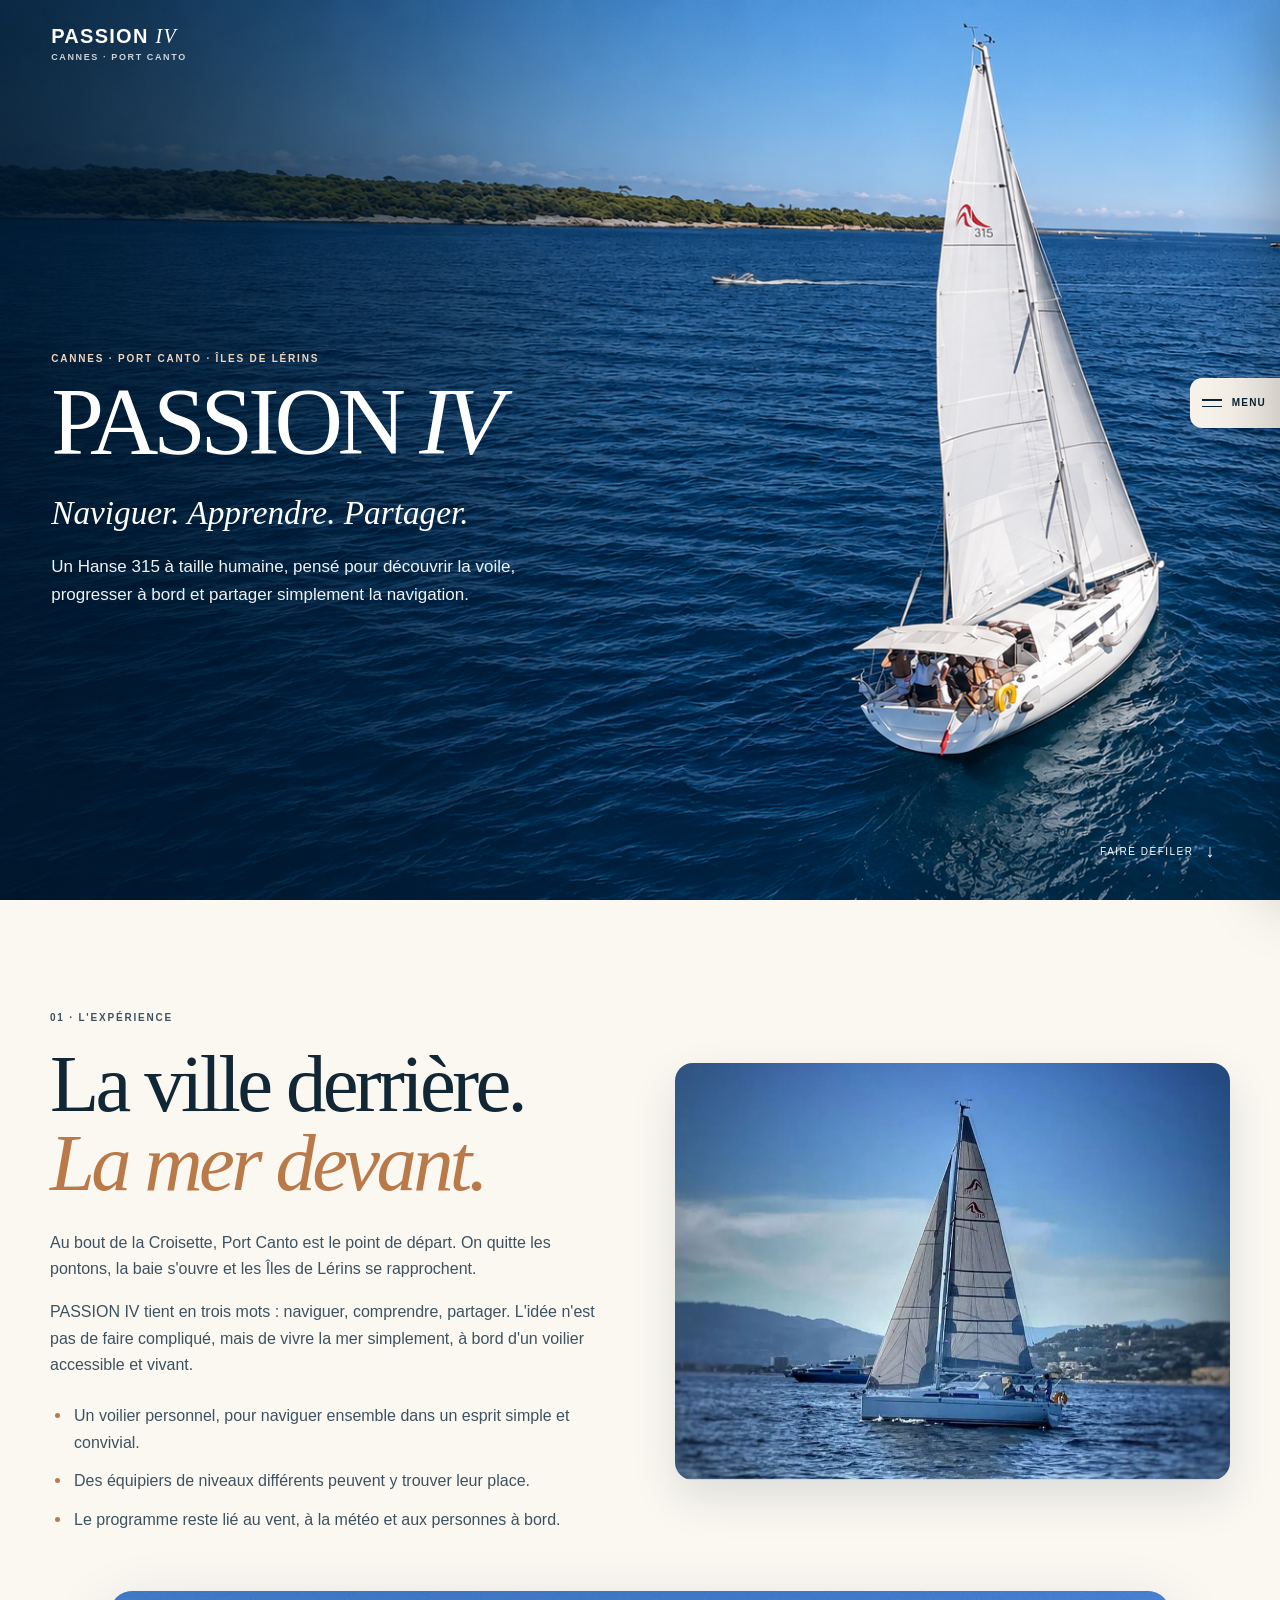
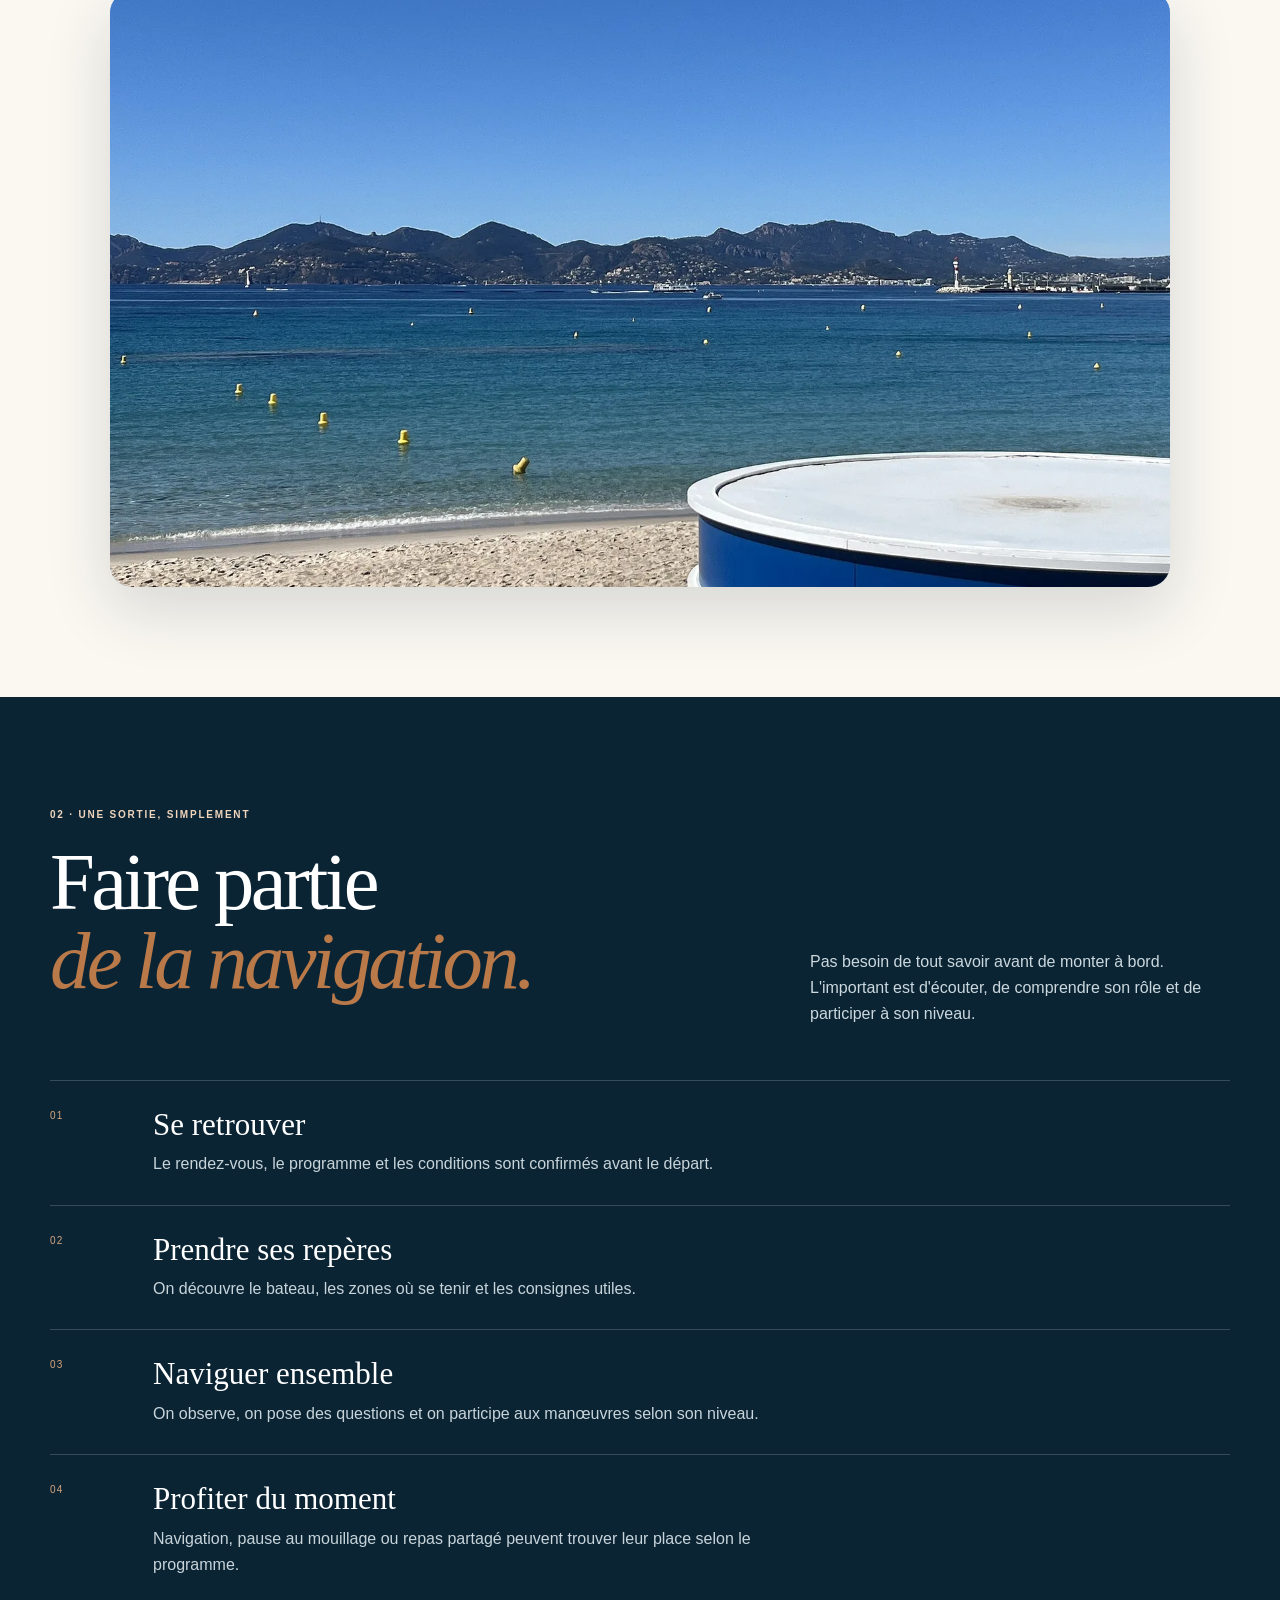
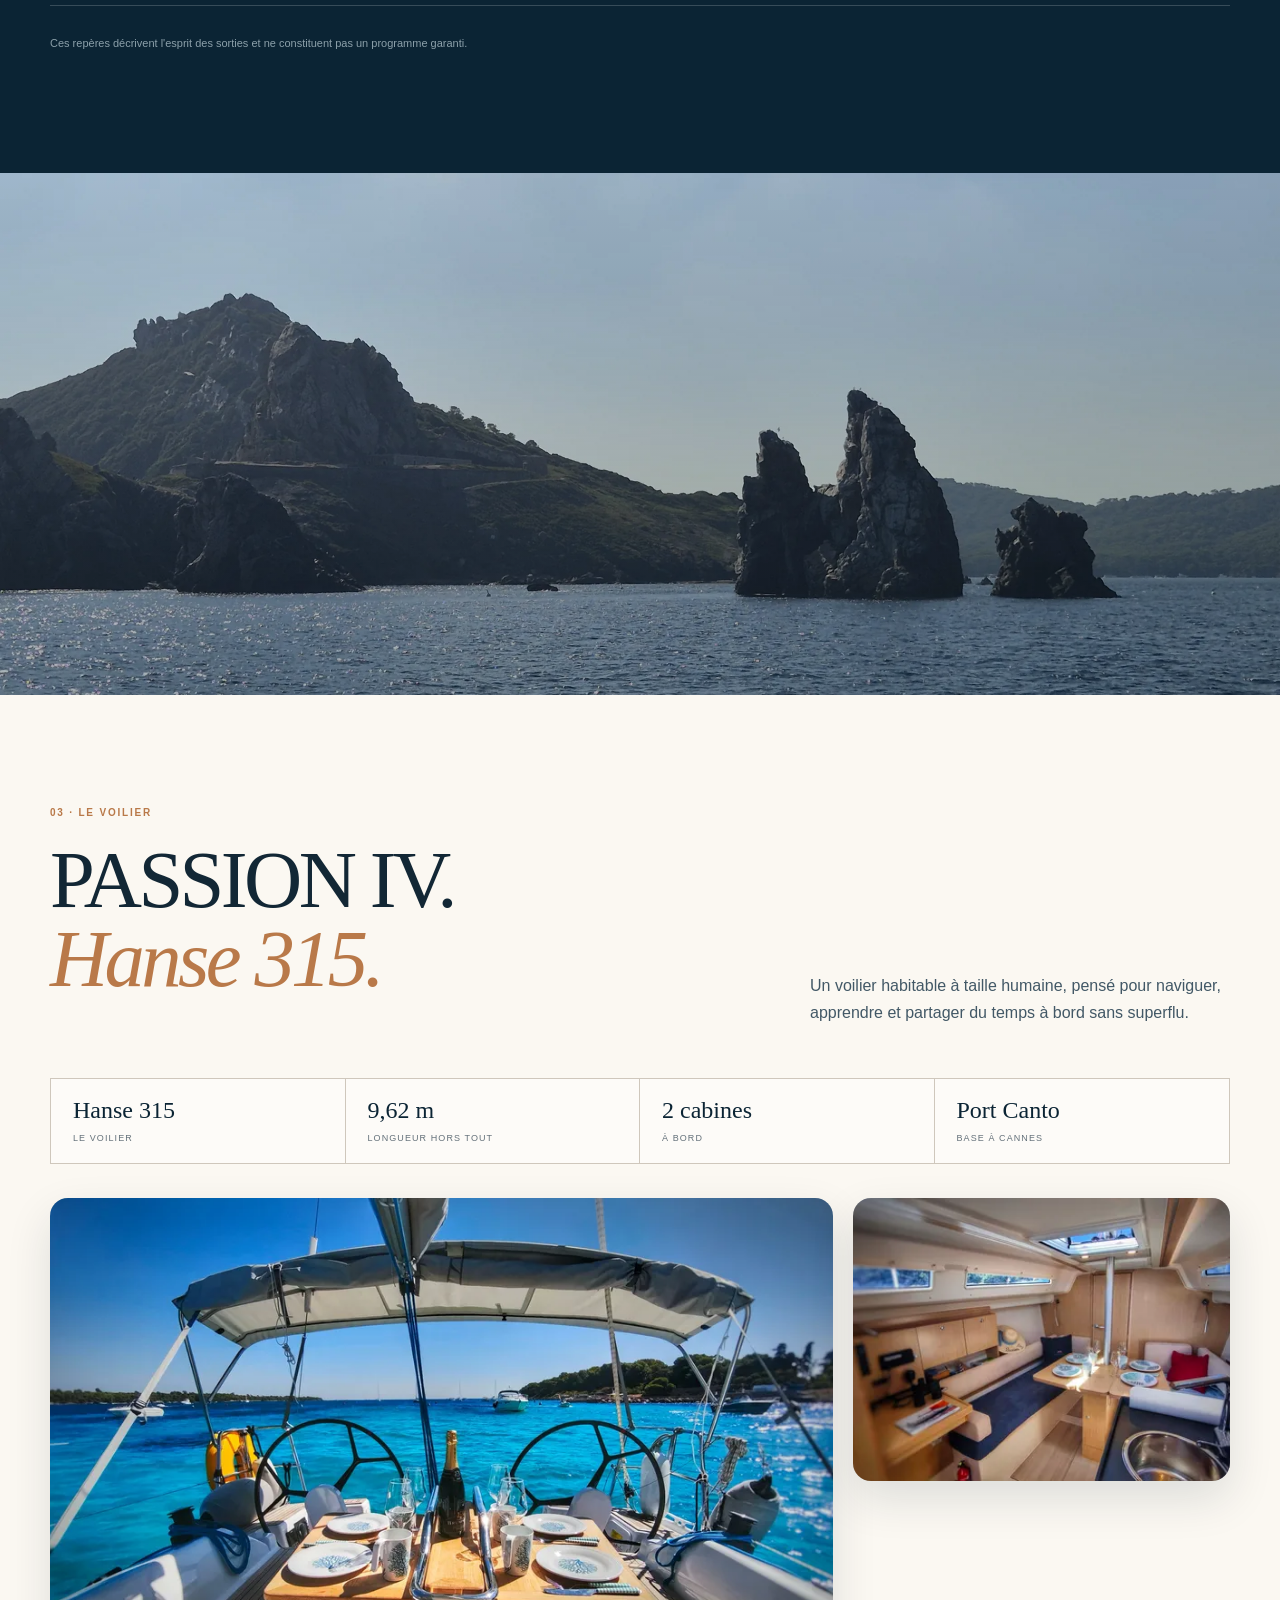
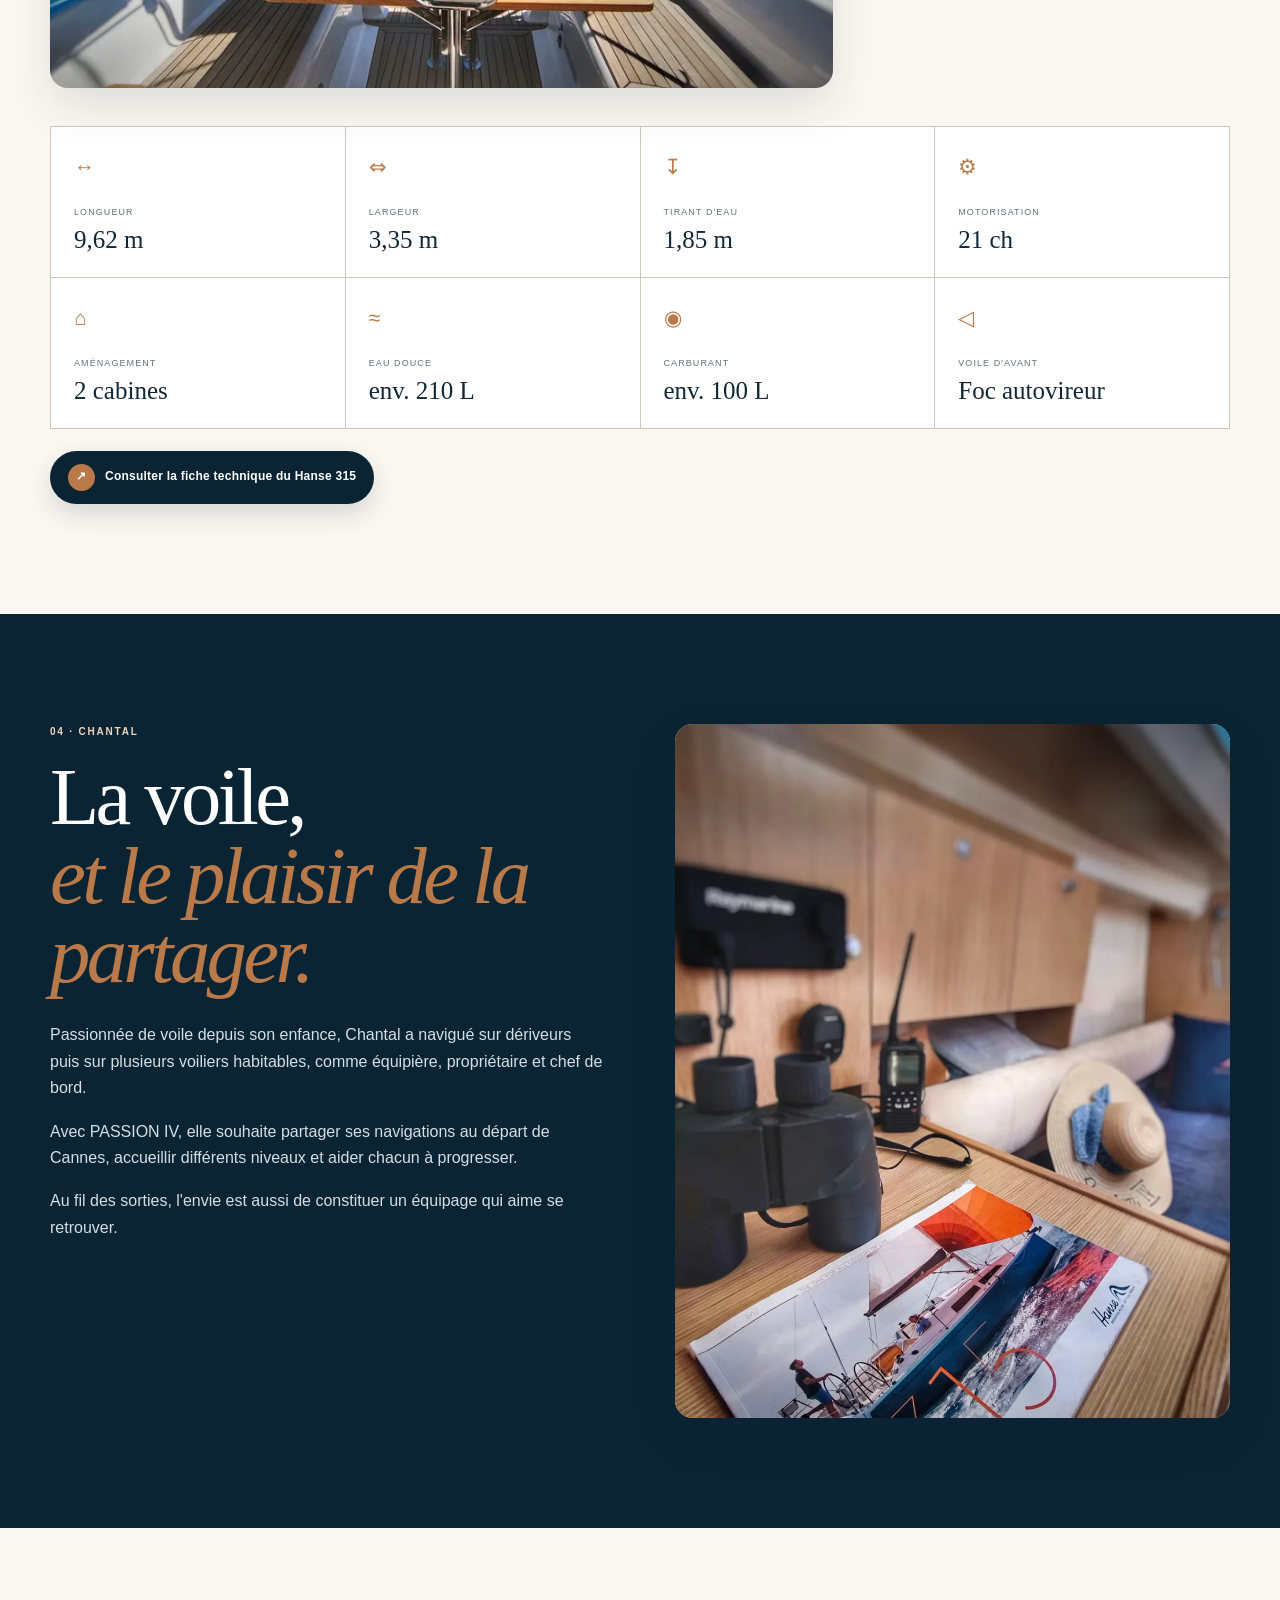
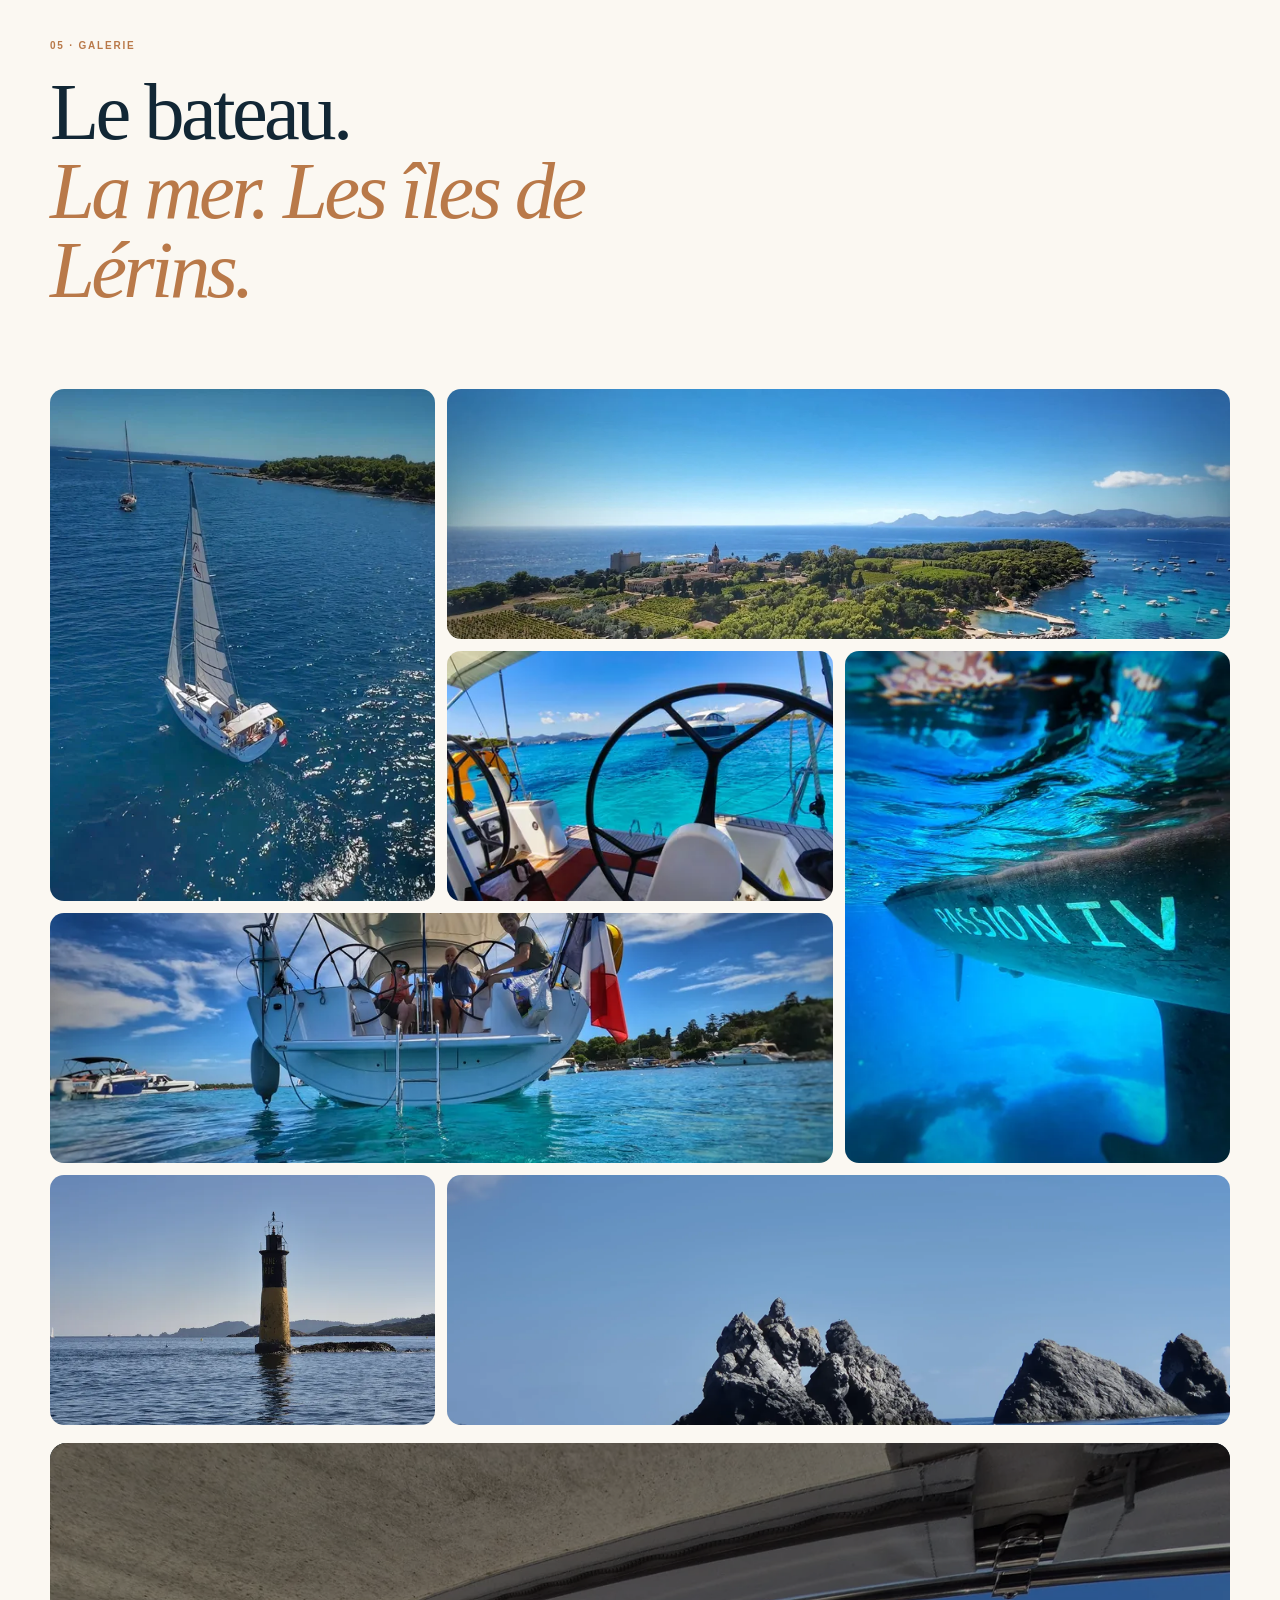
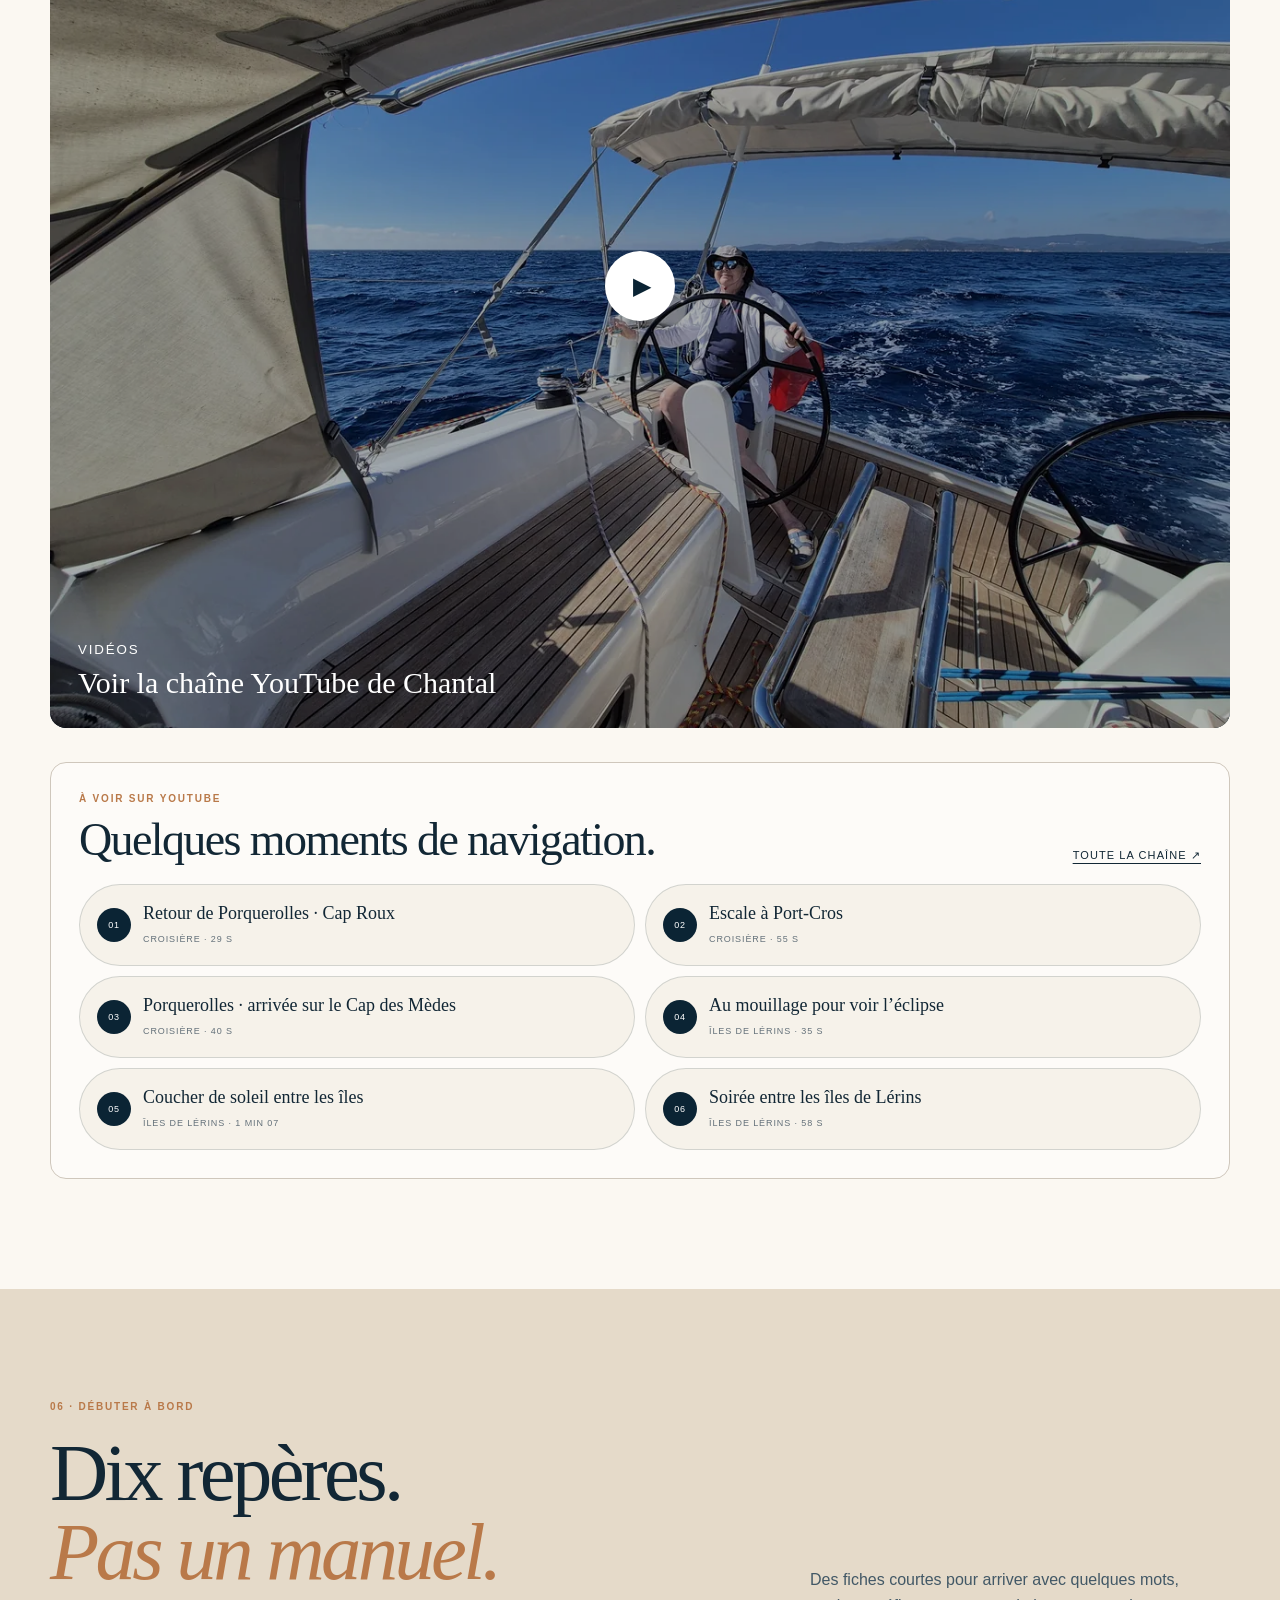
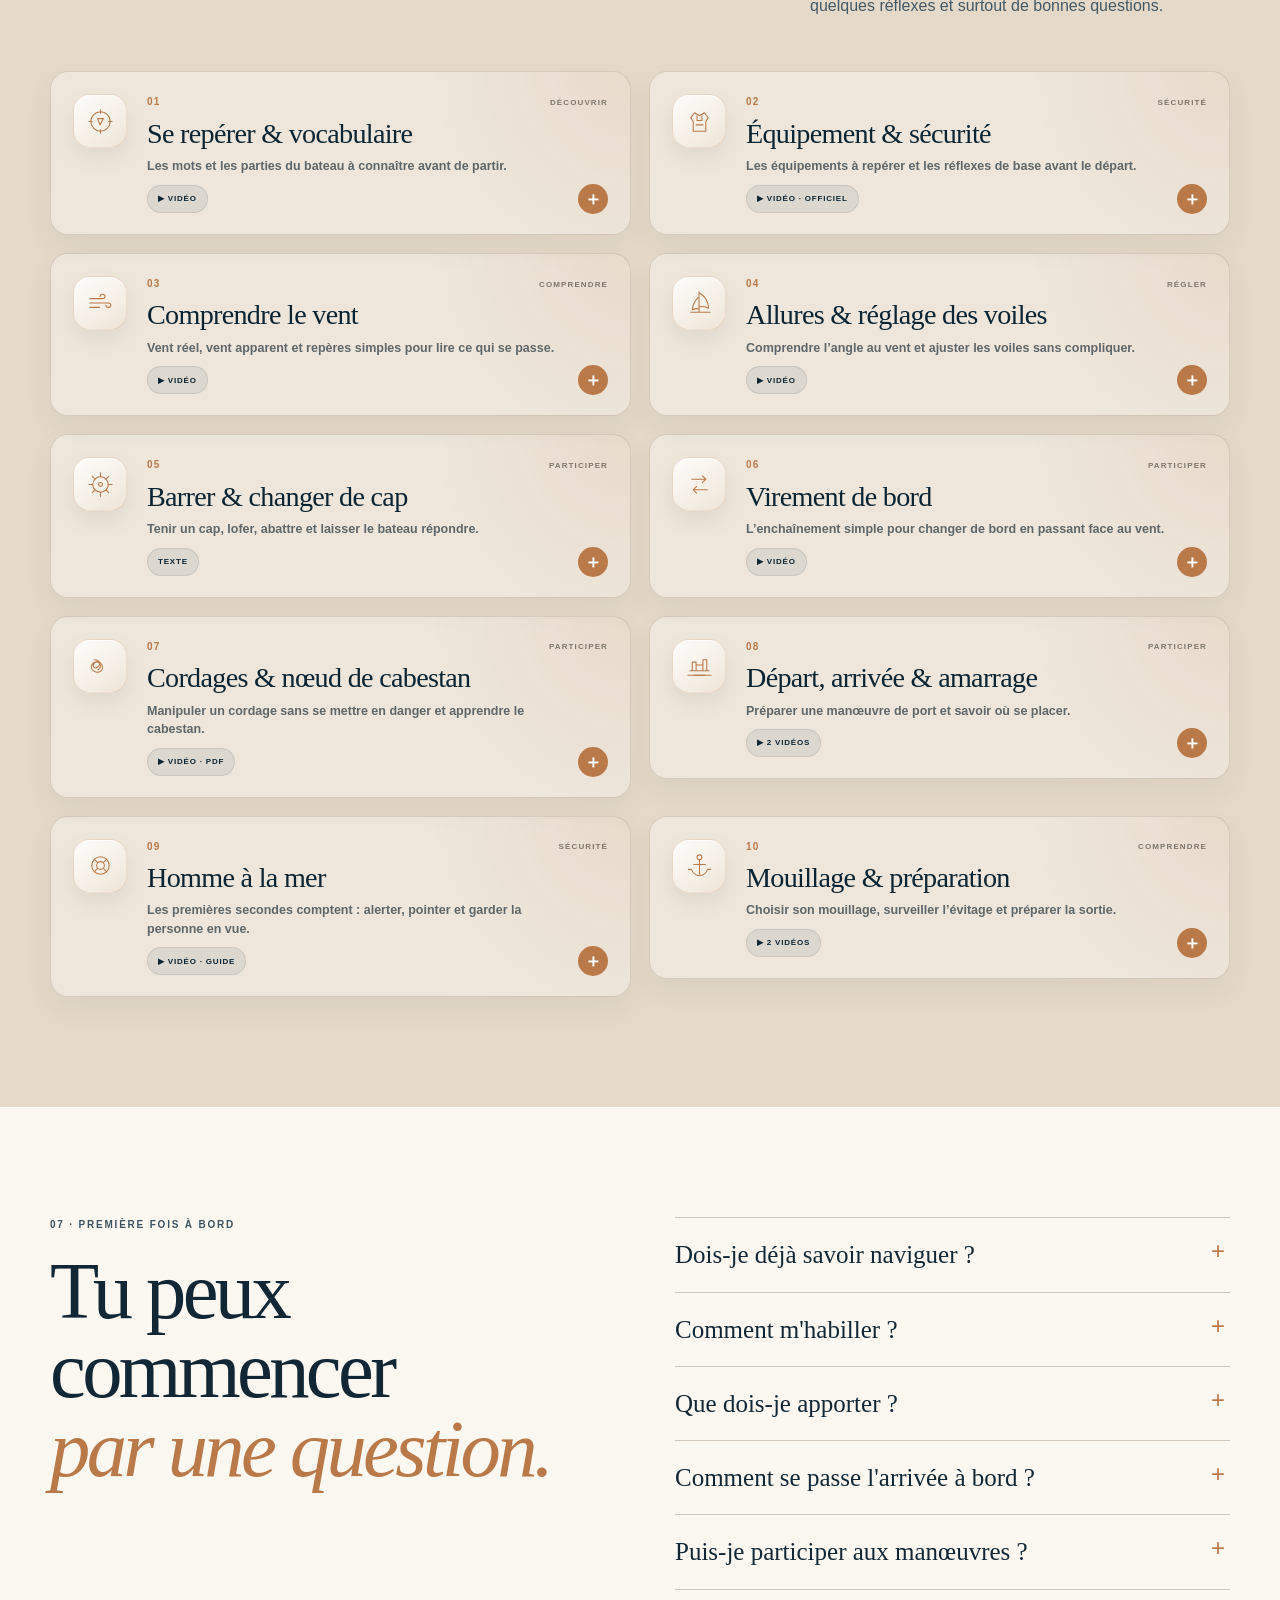
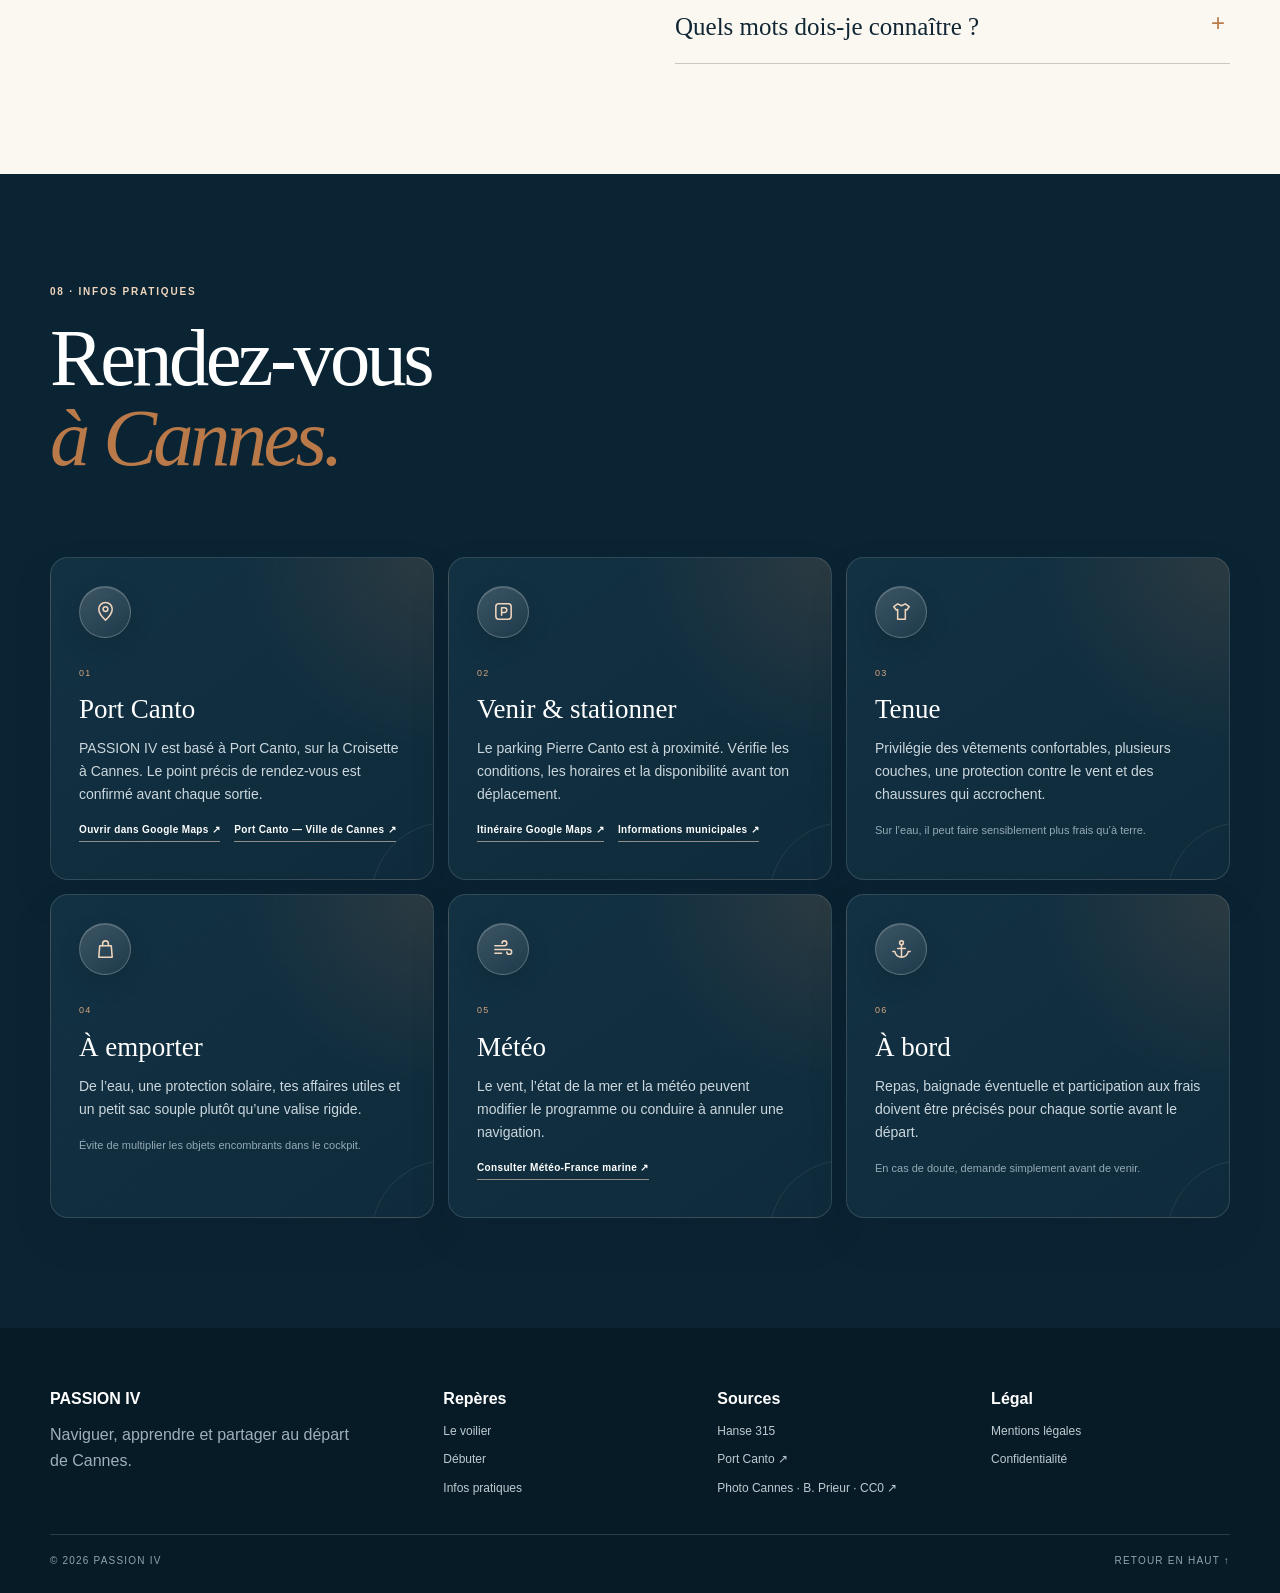
==== index.html @ db0f0e96 "Publier exactement PASSION IV V11 depuis PASSION-IV-V11.zip" ====
<!doctype html>
<html lang="fr">
<head>
  <meta charset="utf-8">
  <meta name="viewport" content="width=device-width,initial-scale=1">
  <title>PASSION IV — Naviguer, apprendre et partager à Cannes</title>
  <meta name="description" content="PASSION IV, Hanse 315 basé à Port Canto à Cannes. Découvrir le voilier, l'esprit à bord, les navigations vers les Îles de Lérins et les repères pour débuter.">
  <meta name="theme-color" content="#0b2434">
  <meta name="color-scheme" content="light">
  <meta property="og:type" content="website">
  <meta property="og:title" content="PASSION IV — Cannes · Port Canto · Îles de Lérins">
  <meta property="og:description" content="Un Hanse 315, la Méditerranée devant soi.">
  <meta property="og:image" content="assets/images/share.jpg">
  <meta property="og:image:width" content="1200">
  <meta property="og:image:height" content="630">
  <meta name="twitter:card" content="summary_large_image">
  <meta name="twitter:title" content="PASSION IV — Cannes · Port Canto">
  <meta name="twitter:description" content="Naviguer, apprendre et partager au départ de Cannes.">
  <meta name="twitter:image" content="assets/images/share.jpg">
  <!-- Canonical à ajouter après validation de l'URL publique définitive. -->
  <link rel="icon" href="assets/images/favicon.svg" type="image/svg+xml">
  <link rel="icon" href="assets/images/favicon.png" type="image/png" sizes="64x64">
  <link rel="preload" as="image" href="assets/images/hero-approved-final.png" fetchpriority="high">
  <link rel="stylesheet" href="assets/css/styles.css">
  <script type="application/ld+json">
  {
    "@context":"https://schema.org",
    "@type":"WebSite",
    "name":"PASSION IV",
    "description":"PASSION IV, Hanse 315 basé à Port Canto à Cannes. Naviguer, apprendre et partager.",
    "inLanguage":"fr-FR",
    "about":{"@type":"Thing","name":"PASSION IV — Hanse 315"}
  }
  </script>
</head>
<body>
  <a class="skip-link" href="#contenu">Aller au contenu</a>

  <header class="site-header" id="top">
    <a class="brand" href="#top" aria-label="PASSION IV, retour en haut">
      <span>PASSION <em>IV</em></span>
      <small>Cannes · Port Canto</small>
    </a>
    <button class="menu-tab" id="menuOpen" type="button" aria-expanded="false" aria-controls="siteMenu">
      <span class="menu-tab-lines" aria-hidden="true"><i></i><i></i></span>
      <span>Menu</span>
    </button>
  </header>

  <div class="menu-backdrop" id="menuBackdrop" hidden></div>
  <aside class="menu-drawer" id="siteMenu" aria-hidden="true" aria-label="Navigation principale">
    <div class="menu-head">
      <div><strong>PASSION IV</strong><small>Navigation</small></div>
      <button class="icon-button" id="menuClose" type="button" aria-label="Fermer le menu">×</button>
    </div>
    <nav class="drawer-nav">
      <a href="#experience"><span>01</span> L'expérience</a>
      <details>
        <summary><span>02</span> Les navigations</summary>
        <div class="submenu">
          <a href="#deroule">Une sortie, simplement</a>
          <a href="#pratique">Préparer sa venue</a>
        </div>
      </details>
      <details>
        <summary><span>03</span> PASSION IV</summary>
        <div class="submenu">
          <a href="#voilier">Le Hanse 315</a>
          <a href="#caracteristiques">Caractéristiques</a>
          <a href="#galerie">Cockpit & intérieur</a>
        </div>
      </details>
      <a href="#chantal"><span>04</span> Chantal</a>
      <a href="#galerie"><span>05</span> Galerie</a>
      <details>
        <summary><span>06</span> Débuter à bord</summary>
        <div class="submenu">
          <a href="#debuter">Les 10 repères</a>
          <a href="#debuter">Vocabulaire</a>
          <a href="#debuter">Vent & manœuvres</a>
          <a href="#faq">FAQ première sortie</a>
        </div>
      </details>
      <a href="#pratique"><span>08</span> Infos pratiques</a>
    </nav>
    <div class="menu-foot">
      <a href="https://youtube.com/@chantalpassioniv?si=rc3DKHgRHe3MKu2v" target="_blank" rel="noreferrer">YouTube ↗</a>
      <span>Cannes · Méditerranée</span>
    </div>
  </aside>

  <main id="contenu">
    <section class="hero" aria-labelledby="hero-title">
      <picture class="hero-media">
        <img src="assets/images/hero-approved-final.png" width="1672" height="941" alt="PASSION IV sous voile au large des Îles de Lérins" fetchpriority="high" decoding="async">
      </picture>
      <div class="hero-shade" aria-hidden="true"></div>
      <div class="container hero-content">
        <p class="kicker light">Cannes · Port Canto · Îles de Lérins</p>
        <h1 id="hero-title">PASSION <em>IV</em></h1>
        <p class="hero-line">Naviguer. Apprendre. Partager.</p>
        <p class="hero-copy">Un Hanse 315 à taille humaine, pensé pour découvrir la voile, progresser à bord et partager simplement la navigation.</p>
      </div>
      <a class="hero-scroll" href="#experience">Faire défiler <span aria-hidden="true">↓</span></a>
    </section>
    <section class="section warm" id="experience">
      <div class="container split">
        <div class="copy-block reveal">
          <p class="kicker">01 · L'expérience</p>
          <h2>La ville derrière.<br><em>La mer devant.</em></h2>
          <p>Au bout de la Croisette, Port Canto est le point de départ. On quitte les pontons, la baie s'ouvre et les Îles de Lérins se rapprochent.</p>
          <p>PASSION IV tient en trois mots : naviguer, comprendre, partager. L'idée n'est pas de faire compliqué, mais de vivre la mer simplement, à bord d'un voilier accessible et vivant.</p>
          <ul class="clean-list">
            <li>Un voilier personnel, pour naviguer ensemble dans un esprit simple et convivial.</li>
            <li>Des équipiers de niveaux différents peuvent y trouver leur place.</li>
            <li>Le programme reste lié au vent, à la météo et aux personnes à bord.</li>
          </ul>
        </div>
        <figure class="media-card reveal zoom-navigation">
          <picture>
            <source srcset="assets/images/sailing-v2-480.webp 480w, assets/images/sailing-v2-960.webp 960w, assets/images/sailing-v2-1121.webp 1121w" sizes="(max-width: 820px) 100vw, 48vw">
            <img src="assets/images/sailing-v2-1121.webp" width="1121" height="1000" alt="PASSION IV naviguant sous voile" loading="lazy" decoding="async">
          </picture>
        </figure>
      </div>
      <figure class="context-photo bay-scene reveal">
        <img src="assets/images/baie-cannes-1600.webp" srcset="assets/images/baie-cannes-960.webp 960w, assets/images/baie-cannes-1600.webp 1600w" sizes="(max-width:760px) 100vw, 1060px" width="1600" height="1200" alt="La baie de Cannes vue depuis la Croisette, avec le massif de l'Estérel au fond" loading="lazy" decoding="async">
      </figure>
    </section>

    <section class="section deep" id="deroule">
      <div class="container">
        <div class="section-head light-text reveal">
          <div><p class="kicker light">02 · Une sortie, simplement</p><h2>Faire partie<br><em>de la navigation.</em></h2></div>
          <p>Pas besoin de tout savoir avant de monter à bord. L'important est d'écouter, de comprendre son rôle et de participer à son niveau.</p>
        </div>
        <ol class="timeline reveal">
          <li><span>01</span><div><strong>Se retrouver</strong><p>Le rendez-vous, le programme et les conditions sont confirmés avant le départ.</p></div></li>
          <li><span>02</span><div><strong>Prendre ses repères</strong><p>On découvre le bateau, les zones où se tenir et les consignes utiles.</p></div></li>
          <li><span>03</span><div><strong>Naviguer ensemble</strong><p>On observe, on pose des questions et on participe aux manœuvres selon son niveau.</p></div></li>
          <li><span>04</span><div><strong>Profiter du moment</strong><p>Navigation, pause au mouillage ou repas partagé peuvent trouver leur place selon le programme.</p></div></li>
        </ol>
        <p class="fine-print light-text">Ces repères décrivent l'esprit des sorties et ne constituent pas un programme garanti.</p>
      </div>
    </section>

    <section class="photo-break reveal" aria-label="Navigation au large des rochers">
      <picture>
        <source srcset="assets/images/navigation-rochers-640.webp 640w, assets/images/navigation-rochers-1920.webp 1920w" sizes="100vw">
        <img src="assets/images/navigation-rochers-1920.webp" width="1920" height="1440" alt="Navigation de PASSION IV au large des rochers" loading="lazy" decoding="async">
      </picture>
    </section>

    <section class="section warm" id="voilier">
      <div class="container">
        <div class="section-head reveal">
          <div><p class="kicker">03 · Le voilier</p><h2>PASSION IV.<br><em>Hanse 315.</em></h2></div>
          <p>Un voilier habitable à taille humaine, pensé pour naviguer, apprendre et partager du temps à bord sans superflu.</p>
        </div>
        <div class="boat-facts reveal" aria-label="Repères clés du voilier">
          <div><strong>Hanse 315</strong><span>Le voilier</span></div>
          <div><strong>9,62 m</strong><span>Longueur hors tout</span></div>
          <div><strong>2 cabines</strong><span>À bord</span></div>
          <div><strong>Port Canto</strong><span>Base à Cannes</span></div>
        </div>

        <div class="boat-visuals reveal">
          <figure class="media-card large">
            <picture>
              <source srcset="assets/images/cockpit-480.webp 480w, assets/images/cockpit-960.webp 960w, assets/images/cockpit-1600.webp 1600w" sizes="(max-width:820px) 100vw, 58vw">
              <img src="assets/images/cockpit-1600.webp" width="1600" height="1067" alt="Le cockpit de PASSION IV avec ses deux barres à roue" loading="lazy" decoding="async">
            </picture>
          </figure>
          <figure class="media-card">
            <picture>
              <source srcset="assets/images/cabin-480.webp 480w, assets/images/cabin-960.webp 960w, assets/images/cabin-1600.webp 1600w" sizes="(max-width:820px) 100vw, 36vw">
              <img src="assets/images/cabin-1600.webp" width="1600" height="1067" alt="Le carré et la cuisine de PASSION IV" loading="lazy" decoding="async">
            </picture>
          </figure>
        </div>

        <div id="caracteristiques" class="spec-wrap reveal">
          <div class="spec-grid">
            <article><span class="spec-icon" aria-hidden="true">↔</span><small>Longueur</small><strong>9,62 m</strong></article>
            <article><span class="spec-icon" aria-hidden="true">⇔</span><small>Largeur</small><strong>3,35 m</strong></article>
            <article><span class="spec-icon" aria-hidden="true">↧</span><small>Tirant d'eau</small><strong>1,85 m</strong></article>
            <article><span class="spec-icon" aria-hidden="true">⚙</span><small>Motorisation</small><strong>21 ch</strong></article>
            <article><span class="spec-icon" aria-hidden="true">⌂</span><small>Aménagement</small><strong>2 cabines</strong></article>
            <article><span class="spec-icon" aria-hidden="true">≈</span><small>Eau douce</small><strong>env. 210 L</strong></article>
            <article><span class="spec-icon" aria-hidden="true">◉</span><small>Carburant</small><strong>env. 100 L</strong></article>
            <article><span class="spec-icon" aria-hidden="true">◁</span><small>Voile d'avant</small><strong>Foc autovireur</strong></article>
          </div>
          <p class="source-line source-line-cta"><a href="hanse-315-specification.html"><span aria-hidden="true">↗</span> Consulter la fiche technique du Hanse 315</a></p>
        </div>
      </div>
    </section>

    <section class="section deep" id="chantal">
      <div class="container split chantal-grid">
        <div class="copy-block light-text reveal">
          <p class="kicker light">04 · Chantal</p>
          <h2>La voile,<br><em>et le plaisir de la partager.</em></h2>
          <p>Passionnée de voile depuis son enfance, Chantal a navigué sur dériveurs puis sur plusieurs voiliers habitables, comme équipière, propriétaire et chef de bord.</p>
          <p>Avec PASSION IV, elle souhaite partager ses navigations au départ de Cannes, accueillir différents niveaux et aider chacun à progresser.</p>
          <p>Au fil des sorties, l'envie est aussi de constituer un équipage qui aime se retrouver.</p>
        </div>
        <figure class="media-card portrait-ish reveal">
          <picture>
            <source srcset="assets/images/logbook-480.webp 480w, assets/images/logbook-960.webp 960w, assets/images/logbook-1600.webp 1600w" sizes="(max-width:820px) 100vw, 40vw">
            <img src="assets/images/logbook-1600.webp" width="1600" height="2844" alt="Carnet et jumelles à bord de PASSION IV" loading="lazy" decoding="async">
          </picture>
        </figure>
      </div>
    </section>

    <section class="section warm" id="galerie">
      <div class="container">
        <div class="section-head reveal">
          <div><p class="kicker">05 · Galerie</p><h2>Le bateau.<br><em>La mer. Les îles de Lérins.</em></h2></div>
        </div>
        <div class="gallery-grid reveal" id="galleryGrid">
          <button class="gallery-item tall" data-src="assets/images/drone-1920.webp" data-alt="PASSION IV vu du ciel" data-caption="PASSION IV vu du ciel">
            <img src="assets/images/drone-640.webp" srcset="assets/images/drone-640.webp 640w, assets/images/drone-1280.webp 1280w, assets/images/drone-1920.webp 1920w" sizes="(max-width:760px) 100vw, 34vw" width="1920" height="2844" alt="PASSION IV vu du ciel" loading="lazy" decoding="async">
          </button>
          <button class="gallery-item wide" data-src="assets/images/lerins-1920.webp" data-alt="Les Îles de Lérins vues depuis la mer" data-caption="Les Îles de Lérins">
            <img src="assets/images/lerins-640.webp" srcset="assets/images/lerins-640.webp 640w, assets/images/lerins-1280.webp 1280w, assets/images/lerins-1920.webp 1920w" sizes="(max-width:760px) 100vw, 64vw" width="1920" height="1080" alt="Les Îles de Lérins vues depuis la mer" loading="lazy" decoding="async">
          </button>
          <button class="gallery-item" data-src="assets/images/helm-1600.webp" data-alt="Vue depuis la barre de PASSION IV" data-caption="À la barre">
            <img src="assets/images/helm-480.webp" srcset="assets/images/helm-480.webp 480w, assets/images/helm-960.webp 960w, assets/images/helm-1600.webp 1600w" sizes="(max-width:760px) 100vw, 32vw" width="1600" height="1067" alt="Vue depuis la barre de PASSION IV" loading="lazy" decoding="async">
          </button>
          <button class="gallery-item tall" data-src="assets/images/underwater-1440.webp" data-alt="Nom PASSION IV vu sous l'eau" data-caption="Sous la ligne de flottaison">
            <img src="assets/images/underwater-480.webp" srcset="assets/images/underwater-480.webp 480w, assets/images/underwater-960.webp 960w, assets/images/underwater-1440.webp 1440w" sizes="(max-width:760px) 100vw, 32vw" width="1440" height="1920" alt="Nom PASSION IV vu sous l'eau" loading="lazy" decoding="async">
          </button>
          <button class="gallery-item wide" data-src="assets/images/waterline-1600.webp" data-alt="PASSION IV au mouillage vu au ras de l'eau" data-caption="Au mouillage">
            <img src="assets/images/waterline-480.webp" srcset="assets/images/waterline-480.webp 480w, assets/images/waterline-960.webp 960w, assets/images/waterline-1600.webp 1600w" sizes="(max-width:760px) 100vw, 64vw" width="1600" height="1067" alt="PASSION IV au mouillage vu au ras de l'eau" loading="lazy" decoding="async">
          </button>
          <button class="gallery-item" data-src="assets/images/jaune-garde-1920.webp" data-alt="Tourelle de la Jaune Garde vue depuis la mer" data-caption="La Jaune Garde">
            <img src="assets/images/jaune-garde-640.webp" srcset="assets/images/jaune-garde-640.webp 640w, assets/images/jaune-garde-1920.webp 1920w" sizes="(max-width:760px) 100vw, 32vw" width="1920" height="1440" alt="Tourelle de la Jaune Garde vue depuis la mer" loading="lazy" decoding="async">
          </button>
          <button class="gallery-item wide" data-src="assets/images/les-medes-1920.webp" data-alt="Les Médès vus depuis la mer" data-caption="Les Médès">
            <img src="assets/images/les-medes-640.webp" srcset="assets/images/les-medes-640.webp 640w, assets/images/les-medes-1920.webp 1920w" sizes="(max-width:760px) 100vw, 64vw" width="1920" height="1440" alt="Les Médès vus depuis la mer" loading="lazy" decoding="async">
          </button>
        </div>

        <a class="video-facade reveal" href="https://youtube.com/@chantalpassioniv?si=rc3DKHgRHe3MKu2v" target="_blank" rel="noreferrer" aria-label="Voir les vidéos de Chantal sur YouTube">
          <picture>
            <source srcset="assets/images/chantal-barre-640.webp 640w, assets/images/chantal-barre-1280.webp 1280w" sizes="100vw">
            <img src="assets/images/chantal-barre-1280.webp" width="1280" height="960" alt="À bord de PASSION IV, lien vers la chaîne YouTube de Chantal" loading="lazy" decoding="async">
          </picture>
          <span class="play" aria-hidden="true">▶</span>
          <span class="video-copy"><small>Vidéos</small><strong>Voir la chaîne YouTube de Chantal</strong></span>
        </a>

        <div class="video-selection reveal" aria-labelledby="video-selection-title">
          <div class="video-selection-head">
            <div>
              <p class="kicker">À voir sur YouTube</p>
              <h3 id="video-selection-title">Quelques moments de navigation.</h3>
            </div>
            <a class="video-channel-link" href="https://www.youtube.com/@chantalpassionIV" target="_blank" rel="noreferrer">Toute la chaîne ↗</a>
          </div>
          <div class="video-bubbles">
            <a class="video-bubble" href="https://www.youtube.com/watch?v=Tfm887WZ960" target="_blank" rel="noreferrer"><span>01</span><strong>Retour de Porquerolles · Cap Roux</strong><small>Croisière · 29 s</small></a>
            <a class="video-bubble" href="https://www.youtube.com/watch?v=ZwZhuI6RLG8" target="_blank" rel="noreferrer"><span>02</span><strong>Escale à Port-Cros</strong><small>Croisière · 55 s</small></a>
            <a class="video-bubble" href="https://www.youtube.com/watch?v=511s9v53KC8" target="_blank" rel="noreferrer"><span>03</span><strong>Porquerolles · arrivée sur le Cap des Mèdes</strong><small>Croisière · 40 s</small></a>
            <a class="video-bubble" href="https://www.youtube.com/watch?v=je0PAlOGr0g" target="_blank" rel="noreferrer"><span>04</span><strong>Au mouillage pour voir l’éclipse</strong><small>Îles de Lérins · 35 s</small></a>
            <a class="video-bubble" href="https://www.youtube.com/watch?v=GMBgJfl2vmE" target="_blank" rel="noreferrer"><span>05</span><strong>Coucher de soleil entre les îles</strong><small>Îles de Lérins · 1 min 07</small></a>
            <a class="video-bubble" href="https://www.youtube.com/watch?v=ibX_ytMpUZw" target="_blank" rel="noreferrer"><span>06</span><strong>Soirée entre les îles de Lérins</strong><small>Îles de Lérins · 58 s</small></a>
            </div>
        </div>
      </div>
    </section>

    <section class="section sand" id="debuter">
      <div class="container">
        <div class="section-head reveal">
          <div><p class="kicker">06 · Débuter à bord</p><h2>Dix repères.<br><em>Pas un manuel.</em></h2></div>
          <p>Des fiches courtes pour arriver avec quelques mots, quelques réflexes et surtout de bonnes questions.</p>
        </div>
        <div class="lesson-grid reveal">
          <details class="lesson-card">
            <summary>
              <span class="lesson-number">01</span>
              <span class="lesson-icon"><svg viewBox="0 0 64 64" aria-hidden="true"><circle cx="32" cy="32" r="20"/><path d="M38 26l-7 13-5-13 12 0zM32 8v7m0 34v7M8 32h7m34 0h7"/></svg></span>
              <span class="lesson-category">Découvrir</span>
              <strong>Se repérer & vocabulaire</strong>
              <span class="lesson-teaser">Les mots et les parties du bateau à connaître avant de partir.</span>
              <span class="lesson-badge">▶ VIDÉO</span>
              <span class="lesson-open" aria-hidden="true">＋</span>
            </summary>
            <div class="lesson-body">
            <p>Face à l’avant du bateau, bâbord est à gauche et tribord à droite. La proue est l’avant, la poupe l’arrière. Le cockpit est l’espace extérieur où l’on barre et où se déroulent une grande partie des manœuvres.</p>
            <ul><li>Le mât porte les voiles ; la bôme est la pièce horizontale au pied de la grand-voile.</li><li>Une drisse sert à hisser une voile ; une écoute sert à la régler.</li><li>Repère aussi les taquets, winchs et amarres, sans agir dessus tant que leur rôle n’est pas clair.</li><li>Avant de te déplacer, regarde toujours où peut passer la bôme.</li></ul>
            <p class="lesson-resources"><a href="https://youtu.be/K8tjtpzXv3g" target="_blank" rel="noreferrer">Voir la vidéo vocabulaire ↗</a></p>
            </div>
          </details>
          <details class="lesson-card">
            <summary>
              <span class="lesson-number">02</span>
              <span class="lesson-icon"><svg viewBox="0 0 64 64" aria-hidden="true"><path d="M22 14l10 6 10-6 8 10-5 8v20H19V32l-5-8z"/><path d="M27 20v10h10V20M25 39h14"/></svg></span>
              <span class="lesson-category">Sécurité</span>
              <strong>Équipement & sécurité</strong>
              <span class="lesson-teaser">Les équipements à repérer et les réflexes de base avant le départ.</span>
              <span class="lesson-badge">▶ VIDÉO · OFFICIEL</span>
              <span class="lesson-open" aria-hidden="true">＋</span>
            </summary>
            <div class="lesson-body">
            <p>Avant le départ, chacun doit savoir où sont les principaux équipements de sécurité et comment alerter le chef de bord. Le matériel embarqué dépend de la navigation prévue et de l’éloignement d’un abri.</p>
            <ul><li>Le gilet doit être adapté, correctement fermé et réglé ; la sous-cutale est utilisée lorsqu’il en est équipé.</li><li>Repère la VHF, la bouée de récupération, les extincteurs et la trousse de secours.</li><li>Ne manipule pas un équipement d’urgence “pour essayer” : demande d’abord son fonctionnement.</li><li>À bord, une consigne de sécurité donnée par le chef de bord prime sur le reste.</li></ul>
            <p class="lesson-resources"><a href="https://youtu.be/anzvYq2iSik" target="_blank" rel="noreferrer">Voir la vidéo sécurité ↗</a><a href="https://www.mer.gouv.fr/le-materiel-darmement-et-de-securite-et-les-limites-dutilisation" target="_blank" rel="noreferrer">Référence officielle ↗</a></p>
            </div>
          </details>
          <details class="lesson-card">
            <summary>
              <span class="lesson-number">03</span>
              <span class="lesson-icon"><svg viewBox="0 0 64 64" aria-hidden="true"><path d="M10 24h26c7 0 7-9 1-9-4 0-6 3-6 5M10 33h38c7 0 7 9 1 9-4 0-6-3-6-5M10 42h20"/></svg></span>
              <span class="lesson-category">Comprendre</span>
              <strong>Comprendre le vent</strong>
              <span class="lesson-teaser">Vent réel, vent apparent et repères simples pour lire ce qui se passe.</span>
              <span class="lesson-badge">▶ VIDÉO</span>
              <span class="lesson-open" aria-hidden="true">＋</span>
            </summary>
            <div class="lesson-body">
            <p>Le vent donne le cadre de la navigation à la voile. On distingue le vent réel, lié à la météo, et le vent apparent, celui que l’on ressent sur le bateau : il résulte du vent réel et du déplacement du voilier.</p>
            <ul><li>Le côté d’où vient le vent est le côté au vent ; l’autre est sous le vent.</li><li>Regarde les girouettes, pennons et la surface de l’eau pour confirmer sa direction.</li><li>Quand le bateau change de cap, l’angle du vent par rapport aux voiles change aussi.</li><li>Comprendre ce repère suffit déjà pour suivre les réglages et les manœuvres.</li></ul>
            <p class="lesson-resources"><a href="https://youtu.be/sgx40Jkc4tY" target="_blank" rel="noreferrer">Voir la vidéo sur le vent ↗</a></p>
            </div>
          </details>
          <details class="lesson-card">
            <summary>
              <span class="lesson-number">04</span>
              <span class="lesson-icon"><svg viewBox="0 0 64 64" aria-hidden="true"><path d="M31 10v41M33 13c11 7 17 17 18 31-8-4-13-5-18-3M29 22c-7 7-11 15-12 25 5-2 9-3 12-2M14 52h40"/></svg></span>
              <span class="lesson-category">Régler</span>
              <strong>Allures & réglage des voiles</strong>
              <span class="lesson-teaser">Comprendre l’angle au vent et ajuster les voiles sans compliquer.</span>
              <span class="lesson-badge">▶ VIDÉO</span>
              <span class="lesson-open" aria-hidden="true">＋</span>
            </summary>
            <div class="lesson-body">
            <p>L’allure décrit l’angle du bateau par rapport au vent : près, travers, largue ou vent arrière. Le réglage des voiles suit cet angle.</p>
            <ul><li>Quand on se rapproche du vent, on borde généralement les voiles.</li><li>Quand on s’en éloigne, on les choque progressivement.</li><li>Une voile qui faseye manque de tension ; une voile trop bordée peut être moins efficace.</li><li>Le bon réglage se fait par petites corrections, en observant la forme de la voile et la marche du bateau.</li></ul>
            <p class="lesson-resources"><a href="https://youtu.be/x6Hn9yyIGx8" target="_blank" rel="noreferrer">Voir la vidéo allures & réglage ↗</a></p>
            </div>
          </details>
          <details class="lesson-card">
            <summary>
              <span class="lesson-number">05</span>
              <span class="lesson-icon"><svg viewBox="0 0 64 64" aria-hidden="true"><circle cx="32" cy="32" r="16"/><circle cx="32" cy="32" r="4"/><path d="M32 8v8m0 32v8M8 32h8m32 0h8M15 15l6 6m22 22 6 6m0-34-6 6M21 43l-6 6"/></svg></span>
              <span class="lesson-category">Participer</span>
              <strong>Barrer & changer de cap</strong>
              <span class="lesson-teaser">Tenir un cap, lofer, abattre et laisser le bateau répondre.</span>
              <span class="lesson-badge">TEXTE</span>
              <span class="lesson-open" aria-hidden="true">＋</span>
            </summary>
            <div class="lesson-body">
            <p>À la barre, regarde loin devant et choisis un repère stable. Le but n’est pas de “tourner le volant”, mais de faire évoluer le bateau avec de petites corrections.</p>
            <ul><li>Évite les mouvements brusques et laisse au bateau le temps de répondre.</li><li>Lofer signifie rapprocher l’étrave du vent ; abattre signifie s’en éloigner.</li><li>Annonce un changement de cap lorsque quelqu’un travaille sur les voiles ou se déplace.</li><li>Garde toujours une veille autour du bateau : cap, obstacles, autres navires et équipage.</li></ul>
            </div>
          </details>
          <details class="lesson-card">
            <summary>
              <span class="lesson-number">06</span>
              <span class="lesson-icon"><svg viewBox="0 0 64 64" aria-hidden="true"><path d="M16 21h29l-7-7m7 7-7 7M48 43H19l7 7m-7-7 7-7"/></svg></span>
              <span class="lesson-category">Participer</span>
              <strong>Virement de bord</strong>
              <span class="lesson-teaser">L’enchaînement simple pour changer de bord en passant face au vent.</span>
              <span class="lesson-badge">▶ VIDÉO</span>
              <span class="lesson-open" aria-hidden="true">＋</span>
            </summary>
            <div class="lesson-body">
            <p>Virer de bord consiste à faire passer l’étrave face au vent pour naviguer sur l’autre bord. La manœuvre commence avant que la barre ne bouge : chacun doit connaître son rôle.</p>
            <ul><li>Le barreur vérifie l’espace disponible et annonce la manœuvre.</li><li>L’équipage se prépare, surveille la bôme et reste stable.</li><li>Sur PASSION IV, le foc autovireur simplifie le passage de la voile d’avant.</li><li>Après le virement, on stabilise le nouveau cap puis on affine les réglages.</li></ul>
            <p class="lesson-resources"><a href="https://youtu.be/K250rtTood0" target="_blank" rel="noreferrer">Voir la vidéo virement de bord ↗</a></p>
            </div>
          </details>
          <details class="lesson-card">
            <summary>
              <span class="lesson-number">07</span>
              <span class="lesson-icon"><svg viewBox="0 0 64 64" aria-hidden="true"><path d="M19 20c11 0 15 9 7 15-7 5-12-2-7-8 5-6 13-3 16 4 4 10-5 19-16 13-9-5-7-17 3-19 9-2 14 9 5 16"/></svg></span>
              <span class="lesson-category">Participer</span>
              <strong>Cordages & nœud de cabestan</strong>
              <span class="lesson-teaser">Manipuler un cordage sans se mettre en danger et apprendre le cabestan.</span>
              <span class="lesson-badge">▶ VIDÉO · PDF</span>
              <span class="lesson-open" aria-hidden="true">＋</span>
            </summary>
            <div class="lesson-body">
            <p>Un cordage sous tension peut transmettre beaucoup d’effort. Avant de le manipuler, identifie ce qu’il commande et où passe sa charge.</p>
            <ul><li>Ne mets jamais une main, un pied ou un vêtement dans une boucle de cordage.</li><li>N’enroule jamais un cordage autour de ta main ou de ton corps.</li><li>Le cabestan est utile notamment pour fixer un pare-battage ou réaliser une fixation temporaire.</li><li>Entraîne-toi sans charge puis fais vérifier le nœud avant de lui confier un effort.</li></ul>
            <p class="lesson-resources"><a href="https://www.youtube.com/watch?v=HbqxH4SWIz4" target="_blank" rel="noreferrer">Voir OCEAN SKILLS — cabestan ↗</a><a href="https://www.ggvls.fr/app/download/35376571/N%C5%93ud%2Bde%2Bcabestan.pdf" target="_blank" rel="noreferrer">Fiche PDF cabestan ↗</a></p>
            </div>
          </details>
          <details class="lesson-card">
            <summary>
              <span class="lesson-number">08</span>
              <span class="lesson-icon"><svg viewBox="0 0 64 64" aria-hidden="true"><path d="M12 43h40M17 43V25h8v18m14 0V20h8v23M25 31h14M20 52h24"/><path d="M8 52h48"/></svg></span>
              <span class="lesson-category">Participer</span>
              <strong>Départ, arrivée & amarrage</strong>
              <span class="lesson-teaser">Préparer une manœuvre de port et savoir où se placer.</span>
              <span class="lesson-badge">▶ 2 VIDÉOS</span>
              <span class="lesson-open" aria-hidden="true">＋</span>
            </summary>
            <div class="lesson-body">
            <p>Une manœuvre de port se prépare avant de bouger : pare-battages en place, amarres prêtes, trajectoire comprise et rôles répartis.</p>
            <ul><li>Reste dans la zone indiquée et garde les mains et les pieds à bord.</li><li>Un pare-battage protège le bateau ; ton corps ne doit jamais servir de pare-battage.</li><li>Ne saute pas sur le quai : attends que le bateau soit stabilisé et que l’on te dise de descendre.</li><li>Après l’amarrage, vérifie les amarres sans te placer dans leur axe de tension.</li></ul>
            <p class="lesson-resources"><a href="https://www.youtube.com/watch?v=UuymaAGJ4yA" target="_blank" rel="noreferrer">Départ d’un catway ↗</a><a href="https://www.youtube.com/watch?v=fS3t7umjrSQ" target="_blank" rel="noreferrer">Arrivée sur un catway ↗</a></p>
            </div>
          </details>
          <details class="lesson-card">
            <summary>
              <span class="lesson-number">09</span>
              <span class="lesson-icon"><svg viewBox="0 0 64 64" aria-hidden="true"><circle cx="32" cy="32" r="18"/><circle cx="32" cy="32" r="8"/><path d="M19 19l7 7m12 12 7 7m0-26-7 7M26 38l-7 7"/></svg></span>
              <span class="lesson-category">Sécurité</span>
              <strong>Homme à la mer</strong>
              <span class="lesson-teaser">Les premières secondes comptent : alerter, pointer et garder la personne en vue.</span>
              <span class="lesson-badge">▶ VIDÉO · GUIDE</span>
              <span class="lesson-open" aria-hidden="true">＋</span>
            </summary>
            <div class="lesson-body">
            <p>Si quelqu’un tombe à l’eau, la priorité immédiate est de donner l’alerte et de ne jamais perdre la personne de vue. Le chef de bord dirige ensuite la récupération.</p>
            <ul><li>Crie immédiatement « personne à la mer » et désigne la victime du doigt en continu.</li><li>Lance un moyen de flottabilité ou de repérage si cela peut être fait sans danger.</li><li>Ne saute pas à l’eau sauf situation exceptionnelle décidée par le chef de bord.</li><li>La récupération se prépare et s’entraîne : une ligne de type life-sling peut aider à ramener la personne au bateau.</li></ul>
            <p class="lesson-resources"><a href="https://youtu.be/UEQ0sFLPgKE" target="_blank" rel="noreferrer">Voir la vidéo homme à la mer ↗</a><a href="https://www.ffvoile.fr/ffv/web/services/securite/documents/Guide_securimar_2023.pdf#page=26" target="_blank" rel="noreferrer">Guide FFVoile — repère p. 26 ↗</a></p>
            </div>
          </details>
          <details class="lesson-card">
            <summary>
              <span class="lesson-number">10</span>
              <span class="lesson-icon"><svg viewBox="0 0 64 64" aria-hidden="true"><circle cx="32" cy="15" r="5"/><path d="M32 20v30M20 30h24M15 40c4 9 9 13 17 13s13-4 17-13M15 40h-6m40 0h6"/></svg></span>
              <span class="lesson-category">Comprendre</span>
              <strong>Mouillage & préparation</strong>
              <span class="lesson-teaser">Choisir son mouillage, surveiller l’évitage et préparer la sortie.</span>
              <span class="lesson-badge">▶ 2 VIDÉOS</span>
              <span class="lesson-open" aria-hidden="true">＋</span>
            </summary>
            <div class="lesson-body">
            <p>Un bon mouillage commence par le choix du lieu : profondeur, nature du fond, vent, courant, espace d’évitage et évolution de la météo. Une fois l’ancre posée, il faut vérifier que le bateau ne chasse pas.</p>
            <ul><li>Reste éloigné de la chaîne, du guindeau et de l’ancre pendant la manœuvre.</li><li>Le bateau peut tourner autour de son ancre : garde suffisamment d’espace autour de lui.</li><li>Évite de mouiller sur les herbiers et respecte les zones réglementées.</li><li>Avant la sortie, vérifie météo, eau, protection solaire, vêtements adaptés et point de rendez-vous.</li></ul>
            <p class="lesson-resources"><a href="https://youtu.be/3lDBHw9jXng" target="_blank" rel="noreferrer">Voir la vidéo mouillage ↗</a><a href="https://www.youtube.com/watch?v=je0PAlOGr0g" target="_blank" rel="noreferrer">PASSION IV au mouillage ↗</a></p>
            </div>
          </details>
        </div>
      </div>
    </section>

    <section class="section warm" id="faq">
      <div class="container split top-align">
        <div class="copy-block reveal">
          <p class="kicker">07 · Première fois à bord</p>
          <h2>Tu peux commencer<br><em>par une question.</em></h2>
        </div>
        <div class="faq reveal">
          <details><summary>Dois-je déjà savoir naviguer ?</summary><p>Chantal souhaite réunir des équipiers de différents niveaux. Signale simplement ton expérience et tes questions. La participation et le programme se décident selon les conditions et les personnes à bord.</p></details>
          <details><summary>Comment m'habiller ?</summary><p>Prévois plusieurs couches légères, une protection contre le vent et des chaussures qui accrochent. Chapeau, lunettes et protection solaire sont utiles ; il peut faire plus frais sur l'eau qu'à terre.</p></details>
          <details><summary>Que dois-je apporter ?</summary><p>Un petit sac souple, de l'eau, tes affaires personnelles utiles et une protection contre le soleil. Pour le repas ou une éventuelle baignade, les modalités se confirment avant la sortie.</p></details>
          <details><summary>Comment se passe l'arrivée à bord ?</summary><p>Confirme d'abord l'heure et le point de rendez-vous. Attends les indications pour embarquer, puis prends le temps de repérer les endroits où te tenir et d'écouter les consignes.</p></details>
          <details><summary>Puis-je participer aux manœuvres ?</summary><p>Oui. L'idée est de participer et de progresser ensemble. Le chef de bord répartit les rôles. Commence par observer, pose tes questions et n'agis sur un cordage que lorsque tu as compris la consigne.</p></details>
          <details><summary>Quels mots dois-je connaître ?</summary><p>Bâbord, tribord, écoute, drisse… quelques mots suffisent pour commencer. Les dix repères ci-dessus permettent d'arriver avec un vocabulaire de base.</p></details>
        </div>
      </div>
    </section>

    <section class="section deep" id="pratique">
      <div class="container">
        <div class="section-head light-text reveal">
          <div><p class="kicker light">08 · Infos pratiques</p><h2>Rendez-vous<br><em>à Cannes.</em></h2></div>
        </div>
        <div class="practical-grid reveal">
          <article><div class="practical-icon" aria-hidden="true"><svg viewBox="0 0 24 24"><path d="M12 21s7-6.2 7-11.5A7 7 0 0 0 5 9.5C5 14.8 12 21 12 21z"/><circle cx="12" cy="9.5" r="2.5"/></svg></div><span>01</span><h3>Port Canto</h3><p>PASSION IV est basé à Port Canto, sur la Croisette à Cannes. Le point précis de rendez-vous est confirmé avant chaque sortie.</p><div class="practical-links"><a href="https://www.google.com/maps/search/?api=1&query=Port+Canto+Cannes" target="_blank" rel="noreferrer">Ouvrir dans Google Maps ↗</a><a href="https://www.cannes.com/fr/cadre-de-vie/plages-mer-nautisme/ports-de-cannes/port-canto.html" target="_blank" rel="noreferrer">Port Canto — Ville de Cannes ↗</a></div></article>
          <article><div class="practical-icon" aria-hidden="true"><svg viewBox="0 0 24 24"><rect x="4" y="4" width="16" height="16" rx="3"/><path d="M10 16V8h3a2.5 2.5 0 0 1 0 5h-3"/></svg></div><span>02</span><h3>Venir & stationner</h3><p>Le parking Pierre Canto est à proximité. Vérifie les conditions, les horaires et la disponibilité avant ton déplacement.</p><div class="practical-links"><a href="https://www.google.com/maps/search/?api=1&query=Parking+Pierre+Canto+Cannes" target="_blank" rel="noreferrer">Itinéraire Google Maps ↗</a><a href="https://www.cannes.com/fr/mairie/annuaire-pratique/equipements-municipaux/parking-pierre-canto.html" target="_blank" rel="noreferrer">Informations municipales ↗</a></div></article>
          <article><div class="practical-icon" aria-hidden="true"><svg viewBox="0 0 24 24"><path d="M8 4l4 2 4-2 4 3-2.5 3.5L16 10v10H8V10l-1.5.5L4 7z"/></svg></div><span>03</span><h3>Tenue</h3><p>Privilégie des vêtements confortables, plusieurs couches, une protection contre le vent et des chaussures qui accrochent.</p><p class="practical-note">Sur l’eau, il peut faire sensiblement plus frais qu’à terre.</p></article>
          <article><div class="practical-icon" aria-hidden="true"><svg viewBox="0 0 24 24"><path d="M6 8h12l1 12H5z"/><path d="M9 8V6a3 3 0 0 1 6 0v2"/></svg></div><span>04</span><h3>À emporter</h3><p>De l’eau, une protection solaire, tes affaires utiles et un petit sac souple plutôt qu’une valise rigide.</p><p class="practical-note">Évite de multiplier les objets encombrants dans le cockpit.</p></article>
          <article><div class="practical-icon" aria-hidden="true"><svg viewBox="0 0 24 24"><path d="M3 8h10a2.5 2.5 0 1 0-2.5-2.5M3 12h15a2.5 2.5 0 1 1-2.5 2.5M3 16h7"/></svg></div><span>05</span><h3>Météo</h3><p>Le vent, l’état de la mer et la météo peuvent modifier le programme ou conduire à annuler une navigation.</p><div class="practical-links"><a href="https://meteofrance.com/meteo-marine" target="_blank" rel="noreferrer">Consulter Météo-France marine ↗</a></div></article>
          <article><div class="practical-icon" aria-hidden="true"><svg viewBox="0 0 24 24"><circle cx="12" cy="5" r="2"/><path d="M12 7v13M8 11h8M5 14c.5 3.5 3.5 6 7 6s6.5-2.5 7-6M5 14H3m18 0h-2"/></svg></div><span>06</span><h3>À bord</h3><p>Repas, baignade éventuelle et participation aux frais doivent être précisés pour chaque sortie avant le départ.</p><p class="practical-note">En cas de doute, demande simplement avant de venir.</p></article>
        </div>
      </div>
    </section>

  </main>

  <footer class="site-footer">
    <div class="container footer-grid">
      <div><strong>PASSION IV</strong><p>Naviguer, apprendre et partager au départ de Cannes.</p></div>
      <div><strong>Repères</strong><a href="#voilier">Le voilier</a><a href="#debuter">Débuter</a><a href="#pratique">Infos pratiques</a></div>
      <div><strong>Sources</strong><a href="hanse-315-specification.html">Hanse 315</a><a href="https://www.cannes.com/fr/cadre-de-vie/plages-mer-nautisme/ports-de-cannes/port-canto.html" target="_blank" rel="noreferrer">Port Canto ↗</a><a href="https://commons.wikimedia.org/wiki/File:Baie_de_Cannes_depuis_La_Croisette_(avril_2023).JPG" target="_blank" rel="noreferrer">Photo Cannes · B. Prieur · CC0 ↗</a></div>
      <div><strong>Légal</strong><a href="mentions-legales.html">Mentions légales</a><a href="confidentialite.html">Confidentialité</a></div>
    </div>
    <div class="container footer-bottom"><span>© <span id="year"></span> PASSION IV</span><a href="#top">Retour en haut ↑</a></div>
  </footer>

  <button class="to-top" id="toTop" type="button" aria-label="Revenir en haut de page">↑</button>

  <dialog class="lightbox" id="lightbox" aria-labelledby="lightboxCaption">
    <button class="lightbox-close" type="button" aria-label="Fermer">×</button>
    <button class="lightbox-nav prev" type="button" aria-label="Image précédente">←</button>
    <figure><img id="lightboxImage" alt=""><figcaption id="lightboxCaption"></figcaption></figure>
    <button class="lightbox-nav next" type="button" aria-label="Image suivante">→</button>
  </dialog>

  <script src="assets/js/site.js" defer></script>
</body>
</html>
---- assets/css/styles.css ----
:root{
  --marine:#0b2434;
  --marine-2:#14394a;
  --sea:#315b68;
  --paper:#f6f2ea;
  --warm:#fbf8f2;
  --sand:#e5dac9;
  --sand-2:#d5c3aa;
  --accent:#b97949;
  --ink:#122735;
  --muted:#64717a;
  --line:#cfc7bc;
  --white:#fff;
  --shadow:0 18px 45px rgba(10,36,52,.12);
  --radius:18px;
  --container:min(1180px,calc(100vw - 40px));
  --serif:"Iowan Old Style","Baskerville","Palatino Linotype",Georgia,serif;
  --sans:Inter,ui-sans-serif,-apple-system,BlinkMacSystemFont,"Segoe UI",Roboto,Arial,sans-serif;
}
*{box-sizing:border-box}
html{scroll-behavior:smooth;scroll-padding-top:24px}
body{margin:0;background:var(--paper);color:var(--ink);font-family:var(--sans);font-size:16px;line-height:1.65;-webkit-font-smoothing:antialiased}
body.menu-open{overflow:hidden}
img{display:block;width:100%;height:auto}
a{color:inherit;text-decoration:none}
button,input,textarea,select{font:inherit}
button{color:inherit}
a:focus-visible,button:focus-visible,summary:focus-visible{outline:3px solid var(--accent);outline-offset:4px}
[hidden]{display:none!important}
.container{width:var(--container);margin-inline:auto}
.skip-link{position:fixed;left:16px;top:-120px;z-index:300;background:#fff;color:#111;padding:12px 16px;border-radius:6px}.skip-link:focus{top:16px}
.site-header{position:absolute;top:0;left:0;right:0;z-index:50;display:flex;align-items:center;justify-content:space-between;padding:26px max(24px,4vw);color:#fff}
.brand{display:inline-flex;flex-direction:column;gap:7px;font-weight:800;letter-spacing:.08em;line-height:1}.brand span{font-size:20px}.brand em{font-family:var(--serif);font-weight:500}.brand small{font-size:9px;letter-spacing:.18em;text-transform:uppercase;opacity:.78}
.menu-tab{position:fixed;right:0;top:42%;z-index:70;border:0;background:var(--paper);color:var(--marine);min-height:50px;padding:13px 14px 13px 12px;display:flex;gap:10px;align-items:center;box-shadow:0 8px 30px rgba(0,0,0,.16);border-radius:12px 0 0 12px;text-transform:uppercase;letter-spacing:.12em;font-size:10px;font-weight:800;cursor:pointer}.menu-tab-lines{display:grid;gap:5px}.menu-tab-lines i{display:block;width:20px;height:1.5px;background:currentColor}
.menu-backdrop{position:fixed;inset:0;z-index:80;background:rgba(4,19,28,.55);backdrop-filter:blur(3px)}
.menu-drawer{position:fixed;right:0;top:0;bottom:0;width:min(440px,100vw);z-index:90;background:var(--paper);transform:translateX(102%);transition:transform .35s ease;display:flex;flex-direction:column;padding:30px 28px 24px;box-shadow:-20px 0 60px rgba(0,0,0,.22);overflow:auto}.menu-drawer.open{transform:translateX(0)}
.menu-head{display:flex;justify-content:space-between;align-items:center;padding-bottom:22px;border-bottom:1px solid var(--line)}.menu-head div{display:grid;gap:5px}.menu-head strong{letter-spacing:.1em}.menu-head small{font-size:10px;text-transform:uppercase;letter-spacing:.14em;color:var(--muted)}.icon-button{width:44px;height:44px;border:1px solid var(--line);border-radius:50%;background:transparent;font-size:27px;cursor:pointer}
.drawer-nav{display:grid;margin-top:18px}.drawer-nav>a,.drawer-nav summary{display:flex;align-items:center;gap:15px;padding:16px 4px;border-bottom:1px solid var(--line);font-family:var(--serif);font-size:25px;cursor:pointer;list-style:none}.drawer-nav summary::-webkit-details-marker{display:none}.drawer-nav span{font-family:var(--sans);font-size:9px;letter-spacing:.1em;color:var(--accent)}.drawer-nav details[open] summary{color:var(--accent)}.submenu{display:grid;padding:8px 0 12px 40px;border-bottom:1px solid var(--line)}.submenu a{padding:8px 0;color:#415563;font-size:14px}.menu-foot{margin-top:auto;padding-top:25px;display:flex;justify-content:space-between;gap:15px;font-size:11px;color:var(--muted)}
.hero{min-height:100svh;position:relative;display:grid;align-items:end;overflow:hidden;background:var(--marine);color:#fff}.hero-media,.hero-shade{position:absolute;inset:0}.hero-media img{width:100%;height:100%;object-fit:cover;object-position:center 48%;animation:none}.hero-shade{background:linear-gradient(90deg,rgba(4,22,33,.80) 0%,rgba(4,22,33,.50) 30%,rgba(4,22,33,.16) 54%,rgba(4,22,33,.04) 75%),linear-gradient(0deg,rgba(3,17,26,.48),transparent 48%)}.hero-content{position:relative;z-index:2;padding:165px 0 86px;align-self:center}.kicker{margin:0 0 18px;text-transform:uppercase;letter-spacing:.18em;font-size:10px;font-weight:800;color:var(--accent)}.kicker.light{color:#f0d5bd}.hero h1{font-family:var(--serif);font-size:clamp(74px,13vw,178px);line-height:.8;letter-spacing:-.055em;font-weight:500;margin:0;max-width:900px}.hero h1 em{font-weight:400}.hero-line{font-family:var(--serif);font-style:italic;font-size:clamp(24px,3vw,40px);margin:25px 0 12px}.hero-copy{font-size:17px;max-width:590px;color:#edf2f5;margin:0}.hero-actions{display:flex;gap:11px;flex-wrap:wrap;margin-top:30px}.button{min-height:48px;padding:13px 20px;border-radius:999px;display:inline-flex;align-items:center;justify-content:center;font-size:12px;font-weight:800;letter-spacing:.035em;transition:transform .18s,background .18s,color .18s}.button:hover{transform:translateY(-1px)}.button-light{background:var(--paper);color:var(--marine)}.button-ghost{border:1px solid rgba(255,255,255,.48);color:#fff;background:rgba(255,255,255,.06)}.button-accent{background:var(--accent);color:#fff}.button-dark{background:var(--marine);color:#fff}.hero-scroll{position:absolute;z-index:2;right:max(22px,5vw);bottom:33px;font-size:10px;text-transform:uppercase;letter-spacing:.15em;display:flex;gap:12px;align-items:center}.hero-scroll span{font-size:18px}
.fact-strip{background:var(--marine);color:#fff;border-top:1px solid rgba(255,255,255,.16)}.fact-grid{display:grid;grid-template-columns:repeat(4,1fr)}.fact-grid div{padding:24px 24px 26px;border-right:1px solid rgba(255,255,255,.14)}.fact-grid div:first-child{padding-left:0}.fact-grid div:last-child{border-right:0}.fact-grid strong{display:block;font:500 25px/1.2 var(--serif);margin-bottom:6px}.fact-grid span{font-size:10px;text-transform:uppercase;letter-spacing:.12em;color:#b9c7ce}
.section{padding:110px 0}.warm{background:var(--warm)}.sand{background:var(--sand)}.deep{background:var(--marine);color:#fff}.split{display:grid;grid-template-columns:1fr 1fr;gap:70px;align-items:center}.top-align{align-items:start}.copy-block h2,.section-head h2{font:500 clamp(45px,6.3vw,82px)/.98 var(--serif);letter-spacing:-.045em;margin:0 0 28px}.copy-block h2 em,.section-head h2 em{font-weight:400;color:var(--accent)}.copy-block p{color:#3d5260;margin:0 0 17px;max-width:680px}.light-text p{color:#d4dfe5}.light-text h2,.light-text strong{color:#fff}.clean-list{list-style:none;padding:0;margin:26px 0 0;display:grid;gap:11px}.clean-list li{position:relative;padding-left:24px;color:#3d5260}.clean-list li:before{content:"—";position:absolute;left:0;color:var(--accent)}
.media-card{margin:0;position:relative;background:#d7dedf;overflow:hidden;border-radius:var(--radius);box-shadow:var(--shadow)}.media-card img{height:100%;object-fit:cover}.zoom-navigation{overflow:hidden}
.zoom-navigation picture{overflow:hidden}
.zoom-navigation img{animation:navigation-zoom 14s ease-in-out infinite alternate;transform-origin:center center;will-change:transform}
@keyframes navigation-zoom{from{transform:scale(1)}to{transform:scale(1.08)}}
.media-card>picture{display:block;aspect-ratio:4/3}.media-card.large>picture{aspect-ratio:16/10}.media-card figcaption{position:absolute;left:14px;bottom:14px;background:rgba(11,36,52,.82);color:#fff;border-radius:999px;padding:7px 11px;font-size:10px;letter-spacing:.08em;text-transform:uppercase}.portrait-ish>picture{aspect-ratio:4/5}.portrait-ish img{object-position:center 42%}
.section-head{display:flex;justify-content:space-between;gap:50px;align-items:end;margin-bottom:52px}.section-head>div{max-width:720px}.section-head>p{max-width:420px;margin:0;color:#425866}.section-head.light-text>p{color:#cbd8de}
.timeline{list-style:none;padding:0;margin:45px 0 28px;border-top:1px solid rgba(255,255,255,.18)}.timeline li{display:grid;grid-template-columns:75px 1fr;gap:28px;padding:27px 0;border-bottom:1px solid rgba(255,255,255,.18)}.timeline>li>span{font-size:10px;letter-spacing:.12em;color:#d5a57f}.timeline strong{font:500 31px/1.1 var(--serif)}.timeline p{margin:8px 0 0;color:#c7d4da;max-width:650px}.fine-print{font-size:11px!important;color:#8ca0aa!important;max-width:760px!important}
.sorties-list{display:grid;gap:1px;background:rgba(11,36,52,.15);border:1px solid rgba(11,36,52,.15)}.sortie-card{background:var(--paper);padding:28px;display:grid;grid-template-columns:1fr auto;gap:30px;align-items:end}.sortie-cat{font-size:9px;text-transform:uppercase;letter-spacing:.13em;color:var(--accent);font-weight:800}.sortie-card h3{font:500 31px/1.1 var(--serif);margin:8px 0}.sortie-card p{margin:7px 0;color:#53636d}.sortie-date{text-transform:capitalize;font-weight:700;color:var(--marine)!important}.sortie-actions{display:grid;gap:10px;justify-items:end}.empty-state{border:1px solid rgba(11,36,52,.2);padding:28px;background:rgba(255,255,255,.4)}.empty-state strong{font:500 25px var(--serif)}.empty-state p{margin:8px 0 0;color:#52636c}
.context-photo{position:relative;margin:46px auto 0;width:min(1180px,calc(100% - 48px));overflow:hidden;border-radius:14px;background:#d8e0e2}
.context-photo img{width:100%;height:clamp(300px,46vw,620px);object-fit:cover;display:block}
.context-photo figcaption{position:absolute;left:18px;bottom:16px;margin:0;padding:9px 12px;background:rgba(7,27,39,.74);color:#fff;font-size:10px;text-transform:uppercase;letter-spacing:.1em;border-radius:999px}
.photo-break{position:relative;min-height:58vh;overflow:hidden;background:#0b2434}
.photo-break picture,.photo-break img{position:absolute;inset:0;width:100%;height:100%}
.photo-break img{object-fit:cover}
.photo-break::after{content:"";position:absolute;inset:0;background:linear-gradient(180deg,rgba(7,27,39,.04),rgba(7,27,39,.34))}
.photo-break>span{position:absolute;z-index:1;left:max(22px,5vw);bottom:28px;color:#fff;font-size:10px;text-transform:uppercase;letter-spacing:.14em;background:rgba(7,27,39,.56);padding:10px 13px;border-radius:999px}
.boat-facts{display:grid;grid-template-columns:repeat(4,1fr);margin:6px 0 34px;border:1px solid var(--line);background:rgba(255,255,255,.42)}
.boat-facts div{padding:18px 22px;border-right:1px solid var(--line)}
.boat-facts div:last-child{border-right:0}
.boat-facts strong{display:block;font:500 24px/1.15 var(--serif);color:var(--marine);margin-bottom:6px}
.boat-facts span{display:block;font-size:9px;text-transform:uppercase;letter-spacing:.12em;color:var(--muted)}
.boat-visuals{display:grid;grid-template-columns:1.35fr .65fr;gap:20px;align-items:stretch}.spec-wrap{margin-top:38px}.precision-note{border-left:3px solid var(--accent);padding:14px 18px;background:#f0e8dc;color:#3c4f59;font-size:13px}.spec-grid{display:grid;grid-template-columns:repeat(4,1fr);gap:1px;background:var(--line);border:1px solid var(--line);margin-top:20px}.spec-grid article{background:#fff;padding:23px;min-height:150px;display:flex;flex-direction:column}.spec-icon{font-size:21px;color:var(--accent);margin-bottom:auto}.spec-grid small{text-transform:uppercase;letter-spacing:.12em;font-size:9px;color:var(--muted);margin:14px 0 6px}.spec-grid strong{font:500 25px var(--serif)}.source-line{font-size:12px;margin:16px 0 0}.source-line a{text-decoration:underline;text-underline-offset:4px}
.chantal-grid{align-items:start}.gallery-grid{display:grid;grid-template-columns:repeat(3,1fr);grid-auto-rows:250px;gap:12px}.gallery-item{position:relative;border:0;padding:0;background:#d5dddf;overflow:hidden;border-radius:14px;cursor:zoom-in}.gallery-item img{width:100%;height:100%;object-fit:cover;transition:transform .8s cubic-bezier(.2,.7,.2,1)}.gallery-item:hover img{transform:scale(1.04)}.gallery-item.tall{grid-row:span 2}.gallery-item.wide{grid-column:span 2}.gallery-item span{position:absolute;left:12px;bottom:12px;background:rgba(11,36,52,.8);color:#fff;padding:7px 10px;border-radius:999px;font-size:10px;text-transform:uppercase;letter-spacing:.08em}.video-facade{margin-top:18px;display:grid;position:relative;overflow:hidden;border-radius:16px;min-height:330px;background:var(--marine);color:#fff}.video-facade>*{grid-area:1/1}.video-facade picture,.video-facade img{height:100%}.video-facade img{object-fit:cover;filter:brightness(.68)}.play{place-self:center;z-index:2;width:70px;height:70px;border-radius:50%;display:grid;place-items:center;background:#fff;color:var(--marine);font-size:24px;padding-left:4px}.video-copy{z-index:2;align-self:end;padding:28px;display:grid;gap:5px}.video-copy small{text-transform:uppercase;letter-spacing:.14em}.video-copy strong{font:500 30px var(--serif)}
.video-selection{margin-top:34px;padding:28px;border:1px solid var(--line);border-radius:16px;background:rgba(255,255,255,.42)}
.video-selection-head{display:flex;align-items:end;justify-content:space-between;gap:24px;margin-bottom:20px}
.video-selection-head .kicker{margin-bottom:8px}.video-selection-head h3{margin:0;font:500 clamp(30px,4vw,46px)/1.05 var(--serif);letter-spacing:-.035em}
.video-channel-link{flex:0 0 auto;font-size:11px;text-transform:uppercase;letter-spacing:.1em;text-decoration:underline;text-underline-offset:4px}
.video-bubbles{display:grid;grid-template-columns:repeat(2,minmax(0,1fr));gap:10px}
.video-bubble{display:grid;grid-template-columns:34px 1fr;column-gap:12px;align-items:center;min-height:82px;padding:15px 17px;border:1px solid rgba(11,36,52,.15);border-radius:999px;background:var(--paper);transition:transform .18s ease,border-color .18s ease,background .18s ease}
.video-bubble:hover{transform:translateY(-2px);border-color:var(--accent);background:#fff}
.video-bubble>span{grid-row:1/3;width:34px;height:34px;border-radius:50%;display:grid;place-items:center;background:var(--marine);color:#fff;font-size:9px;letter-spacing:.08em}
.video-bubble strong{font:500 18px/1.15 var(--serif)}
.video-bubble small{font-size:9px;text-transform:uppercase;letter-spacing:.1em;color:var(--muted);margin-top:4px}
.video-selection.reveal .video-bubble{opacity:0;transform:translateY(12px)}
.video-selection.revealed .video-bubble{animation:video-bubble-in .55s cubic-bezier(.2,.7,.2,1) both}
.video-selection.revealed .video-bubble:nth-child(2){animation-delay:.07s}
.video-selection.revealed .video-bubble:nth-child(3){animation-delay:.14s}
.video-selection.revealed .video-bubble:nth-child(4){animation-delay:.21s}
.video-selection.revealed .video-bubble:nth-child(5){animation-delay:.28s}
.video-selection.revealed .video-bubble:nth-child(6){animation-delay:.35s}
@keyframes video-bubble-in{to{opacity:1;transform:translateY(0)}}
.lesson-grid{display:grid;grid-template-columns:1fr 1fr;border-top:1px solid #b9ab98}.lesson-grid details{border-bottom:1px solid #b9ab98}.lesson-grid details:nth-child(odd){border-right:1px solid #b9ab98;padding-right:24px}.lesson-grid details:nth-child(even){padding-left:24px}.lesson-grid summary{list-style:none;display:grid;grid-template-columns:34px 1fr auto;gap:12px;align-items:center;min-height:90px;cursor:pointer}.lesson-grid summary::-webkit-details-marker{display:none}.lesson-grid summary span{font-size:10px;color:var(--accent);font-weight:800}.lesson-grid summary strong{font:500 24px var(--serif)}.lesson-grid summary small{text-transform:uppercase;letter-spacing:.11em;font-size:8px;color:#6d6e69}.lesson-grid details>div{padding:0 0 24px 46px;color:#4d5d62}.lesson-grid details:nth-child(even)>div{padding-right:20px}.lesson-grid p{margin:0 0 10px}.lesson-grid ul{padding-left:18px;margin:0}.sources-box{margin-top:30px;border:1px solid #b9ab98;padding:22px;background:rgba(255,255,255,.22)}.sources-box p{margin:7px 0 0;color:#53616a;font-size:13px}
.faq{border-top:1px solid var(--line)}.faq details{border-bottom:1px solid var(--line)}.faq summary{list-style:none;cursor:pointer;font:500 25px/1.25 var(--serif);padding:21px 42px 21px 0;position:relative}.faq summary::-webkit-details-marker{display:none}.faq summary:after{content:"+";position:absolute;right:5px;top:18px;color:var(--accent);font-family:var(--sans);font-size:24px}.faq details[open] summary:after{content:"−"}.faq details p{margin:0;padding:0 40px 20px 0;color:#4c5f6a}
.practical-grid{display:grid;grid-template-columns:repeat(3,1fr);gap:1px;background:rgba(255,255,255,.18);border:1px solid rgba(255,255,255,.18)}.practical-grid article{padding:28px;background:#123143;min-height:230px}.practical-grid span{font-size:9px;color:#d5a57f;letter-spacing:.13em}.practical-grid h3{font:500 27px var(--serif);margin:16px 0 12px}.practical-grid p{color:#cbd7dd;margin:0 0 12px;font-size:14px}.practical-grid a{font-size:11px;text-decoration:underline;text-underline-offset:4px}
.contact-section{background:#efe7dc}.contact-grid{display:grid;grid-template-columns:1fr .8fr;gap:60px;align-items:center}.contact-card{background:#fff;border:1px solid var(--line);padding:30px;border-radius:16px;display:grid;gap:14px}.contact-card strong{font:500 30px var(--serif)}.contact-card span{color:var(--muted)}.text-link{text-decoration:underline;text-underline-offset:4px;font-size:12px}
.site-footer{background:#071b27;color:#d8e3e8;padding:58px 0 24px}.footer-grid{display:grid;grid-template-columns:1.5fr repeat(3,1fr);gap:35px}.footer-grid>div{display:grid;align-content:start;gap:9px}.footer-grid strong{color:#fff}.footer-grid p{margin:0;color:#9eb0b9;max-width:310px}.footer-grid a{font-size:12px;color:#becbd1}.footer-bottom{border-top:1px solid rgba(255,255,255,.15);margin-top:35px;padding-top:18px;display:flex;justify-content:space-between;gap:20px;font-size:10px;text-transform:uppercase;letter-spacing:.12em;color:#91a5af}
.to-top{position:fixed;right:18px;bottom:18px;z-index:60;width:48px;height:48px;border:0;border-radius:50%;background:var(--accent);color:#fff;font-size:20px;box-shadow:0 8px 25px rgba(0,0,0,.2);opacity:0;visibility:hidden;transform:translateY(8px);transition:.2s;cursor:pointer}.to-top.visible{opacity:1;visibility:visible;transform:translateY(0)}.mobile-whatsapp{display:none}
.lightbox{width:min(1100px,94vw);max-height:92vh;border:0;padding:0;background:transparent;color:#fff;overflow:visible}.lightbox::backdrop{background:rgba(0,0,0,.88);backdrop-filter:blur(4px)}.lightbox figure{margin:0;background:#071b27;border-radius:12px;overflow:hidden}.lightbox figure img{max-height:82vh;object-fit:contain;background:#071b27}.lightbox figcaption{padding:13px 16px;font-size:12px}.lightbox-close,.lightbox-nav{position:fixed;z-index:2;border:0;background:#fff;color:#071b27;border-radius:50%;width:46px;height:46px;cursor:pointer}.lightbox-close{right:22px;top:22px;font-size:28px}.lightbox-nav{top:50%;transform:translateY(-50%);font-size:23px}.lightbox-nav.prev{left:20px}.lightbox-nav.next{right:20px}
.reveal{opacity:0;transform:translateY(24px)}.reveal.revealed{opacity:1;transform:none;transition:opacity .8s ease,transform .8s cubic-bezier(.2,.7,.2,1)}
@keyframes kenburns{from{transform:scale(1.035)}to{transform:scale(1)}}
@media(max-width:980px){
  .boat-facts{grid-template-columns:repeat(2,1fr)}
  .boat-facts div:nth-child(2){border-right:0}
  .boat-facts div:nth-child(-n+2){border-bottom:1px solid var(--line)}

  .section{padding:88px 0}.split{gap:42px}.section-head{align-items:start;flex-direction:column}.boat-visuals{grid-template-columns:1fr}.spec-grid{grid-template-columns:repeat(2,1fr)}.practical-grid{grid-template-columns:repeat(2,1fr)}.footer-grid{grid-template-columns:1.5fr 1fr 1fr}.footer-grid>div:last-child{grid-column:2}.gallery-grid{grid-template-columns:1fr 1fr}.gallery-item.wide{grid-column:span 2}.video-bubbles{grid-template-columns:1fr}.fact-grid{grid-template-columns:repeat(2,1fr)}.fact-grid div:nth-child(2){border-right:0}.fact-grid div:nth-child(-n+2){border-bottom:1px solid rgba(255,255,255,.14)}
}
@media(max-width:760px){
  .context-photo{width:calc(100% - 32px);margin-top:30px;border-radius:10px}
  .context-photo img{height:58vw;min-height:240px}
  .context-photo figcaption{left:12px;bottom:12px}
  .photo-break{min-height:52vh}

  .boat-facts{margin-bottom:26px}
  .boat-facts div{padding:16px 14px}
  .boat-facts strong{font-size:21px}

  :root{--container:min(100% - 32px,1180px)}
  body{font-size:16px;padding-bottom:0}.site-header{padding:22px 18px}.brand span{font-size:17px}.menu-tab{top:18px;right:16px;border-radius:999px;padding:12px 15px;background:rgba(246,242,234,.94)}.menu-tab span:last-child{display:none}.menu-drawer{padding:24px 20px}.drawer-nav>a,.drawer-nav summary{font-size:23px}.hero{min-height:86svh}.hero-content{padding:145px 0 78px}.hero h1{font-size:clamp(68px,22vw,104px);max-width:100%}.hero-copy{font-size:16px}.hero-actions{align-items:stretch;flex-direction:column;max-width:310px}.hero-scroll{display:none}.hero-media img{object-position:72% center;animation:none}.fact-grid strong{font-size:22px}.fact-grid div{padding:20px 14px}.fact-grid div:first-child{padding-left:14px}.section{padding:70px 0}.split{grid-template-columns:1fr}.copy-block h2,.section-head h2{font-size:48px}.media-card>picture{aspect-ratio:4/3}.timeline li{grid-template-columns:45px 1fr;gap:15px}.timeline strong{font-size:27px}.sortie-card{grid-template-columns:1fr}.sortie-actions{justify-items:start}.spec-grid{grid-template-columns:1fr 1fr}.spec-grid article{min-height:135px;padding:18px}.spec-grid strong{font-size:22px}.gallery-grid{grid-template-columns:1fr;grid-auto-rows:280px}.gallery-item.wide,.gallery-item.tall{grid-column:auto;grid-row:auto}.gallery-item.tall{min-height:380px}.video-facade{min-height:270px}.video-copy strong{font-size:24px}.video-selection{padding:20px}.video-selection-head{align-items:start;flex-direction:column}.video-bubble{border-radius:18px;min-height:76px}.lesson-grid{grid-template-columns:1fr}.lesson-grid details:nth-child(odd){border-right:0;padding-right:0}.lesson-grid details:nth-child(even){padding-left:0}.lesson-grid summary{grid-template-columns:28px 1fr;min-height:82px}.lesson-grid summary small{grid-column:2}.lesson-grid details>div,.lesson-grid details:nth-child(even)>div{padding:0 0 22px 40px}.practical-grid{grid-template-columns:1fr}.practical-grid article{min-height:auto}.contact-grid{grid-template-columns:1fr}.footer-grid{grid-template-columns:1fr 1fr}.footer-grid>div:last-child{grid-column:auto}.footer-grid>div:first-child{grid-column:1/-1}.to-top{bottom:76px}.mobile-whatsapp{position:fixed;left:12px;right:12px;bottom:12px;z-index:55;background:var(--accent);color:#fff;min-height:50px;border-radius:999px;display:flex;align-items:center;justify-content:center;font-size:12px;font-weight:800;box-shadow:0 10px 30px rgba(0,0,0,.22)}.mobile-whatsapp[hidden]{display:none!important}.lightbox-nav{display:none}.lightbox-close{right:12px;top:12px}.lightbox{width:96vw}.lightbox figure img{max-height:76vh}
}
@media(prefers-reduced-motion:reduce){.zoom-navigation img{animation:none;transform:none}.video-selection.reveal .video-bubble{opacity:1;transform:none}.video-selection.revealed .video-bubble{animation:none}html{scroll-behavior:auto}.hero-media img{animation:none}.reveal{opacity:1;transform:none}.reveal.revealed{transition:none}.gallery-item img,.button,.menu-drawer{transition:none}}

/* TEST-RICH — finalisation tutos + mise en scène Cannes / infos pratiques ---- */
.cannes-showcase{
  width:min(1060px,calc(100% - 72px));
  margin-top:58px;
  border-radius:22px;
  box-shadow:0 22px 65px rgba(10,36,52,.16);
  background:#cfdadf;
}
.cannes-showcase::after{
  content:"";
  position:absolute;
  inset:0;
  pointer-events:none;
  background:linear-gradient(180deg,rgba(8,31,44,0) 58%,rgba(8,31,44,.18) 100%);
}
.cannes-showcase img{
  height:clamp(300px,34vw,470px);
  object-position:center 58%;
  filter:saturate(.94) contrast(1.035);
  animation:cannes-drift 18s ease-in-out infinite alternate;
  transform-origin:center 55%;
  will-change:transform;
}
.cannes-showcase figcaption{z-index:2}
@keyframes cannes-drift{
  from{transform:scale(1.015) translate3d(-.35%,0,0)}
  to{transform:scale(1.065) translate3d(.35%,-.5%,0)}
}

.lesson-resources{
  display:flex;
  flex-wrap:wrap;
  gap:8px;
  margin:17px 0 0!important;
}
.lesson-resources a{
  display:inline-flex;
  align-items:center;
  min-height:36px;
  padding:8px 12px;
  border:1px solid rgba(11,36,52,.18);
  border-radius:999px;
  background:rgba(255,255,255,.42);
  color:var(--marine);
  font-size:10px;
  font-weight:800;
  letter-spacing:.035em;
  transition:transform .18s ease,border-color .18s ease,background .18s ease;
}
.lesson-resources a:hover{
  transform:translateY(-1px);
  border-color:var(--accent);
  background:#fff;
}

.practical-grid{
  gap:14px;
  background:transparent;
  border:0;
}
.practical-grid article{
  position:relative;
  overflow:hidden;
  min-height:275px;
  padding:28px;
  border:1px solid rgba(255,255,255,.13);
  border-radius:18px;
  background:
    radial-gradient(circle at 100% 0%,rgba(185,121,73,.16),transparent 38%),
    linear-gradient(145deg,#123143,#0f2b3b);
  box-shadow:0 18px 40px rgba(2,16,25,.12);
  transition:transform .28s cubic-bezier(.2,.7,.2,1),border-color .28s ease,box-shadow .28s ease;
}
.practical-grid article::after{
  content:"";
  position:absolute;
  width:150px;
  height:150px;
  right:-90px;
  bottom:-95px;
  border:1px solid rgba(255,255,255,.08);
  border-radius:50%;
  transition:transform .45s ease;
}
.practical-grid article:hover{
  transform:translateY(-5px);
  border-color:rgba(213,165,127,.52);
  box-shadow:0 24px 52px rgba(2,16,25,.22);
}
.practical-grid article:hover::after{transform:scale(1.22)}
.practical-icon{
  width:48px;
  height:48px;
  display:grid;
  place-items:center;
  margin-bottom:21px;
  border-radius:50%;
  background:rgba(255,255,255,.09);
  border:1px solid rgba(255,255,255,.14);
  color:#f0d5bd;
  font:500 23px/1 var(--serif);
}
.practical-grid h3{margin:10px 0 12px}
.practical-grid p{font-size:14px}
.practical-links{
  display:flex;
  flex-wrap:wrap;
  gap:8px 14px;
  margin-top:16px;
}
.practical-links a{
  position:relative;
  z-index:1;
  font-size:10px;
  font-weight:750;
  letter-spacing:.035em;
  text-decoration:none;
  border-bottom:1px solid rgba(240,213,189,.58);
  padding-bottom:2px;
  color:#fff;
}
.practical-links a:hover{border-bottom-color:#fff}
.practical-note{
  margin-top:15px!important;
  color:#93aab5!important;
  font-size:11px!important;
}
.practical-grid.reveal article{opacity:0;transform:translateY(18px)}
.practical-grid.revealed article{animation:practical-card-in .62s cubic-bezier(.2,.7,.2,1) both}
.practical-grid.revealed article:nth-child(2){animation-delay:.07s}
.practical-grid.revealed article:nth-child(3){animation-delay:.14s}
.practical-grid.revealed article:nth-child(4){animation-delay:.21s}
.practical-grid.revealed article:nth-child(5){animation-delay:.28s}
.practical-grid.revealed article:nth-child(6){animation-delay:.35s}
@keyframes practical-card-in{to{opacity:1;transform:translateY(0)}}

@media(max-width:760px){
  .cannes-showcase{width:calc(100% - 32px);margin-top:34px;border-radius:14px}
  .cannes-showcase img{height:58vw;min-height:240px}
  .lesson-resources{padding-right:10px}
  .lesson-resources a{border-radius:12px}
  .practical-grid{gap:10px}
  .practical-grid article{min-height:auto;padding:24px}
}
@media(prefers-reduced-motion:reduce){
  .cannes-showcase img{animation:none;transform:none}
  .practical-grid.reveal article{opacity:1;transform:none}
  .practical-grid.revealed article{animation:none}
  .practical-grid article,.practical-grid article::after,.lesson-resources a{transition:none}
}


/* TEST-RICH — lot visuel V2 : icônes app, vidéos fortes, zoom et effet cinéma ---- */

/* 01 — Icônes façon mini-app dans les cartes pratiques */
.practical-icon{
  width:52px;
  height:52px;
  margin-bottom:20px;
  border-radius:16px;
  background:
    linear-gradient(145deg,rgba(255,255,255,.18),rgba(255,255,255,.055));
  border:1px solid rgba(255,255,255,.22);
  color:#f4d7be;
  box-shadow:
    inset 0 1px 0 rgba(255,255,255,.15),
    0 9px 24px rgba(0,0,0,.12);
  backdrop-filter:blur(8px);
  -webkit-backdrop-filter:blur(8px);
  transition:transform .28s cubic-bezier(.2,.7,.2,1),background .28s ease,box-shadow .28s ease;
}
.practical-grid article:hover .practical-icon{
  transform:translateY(-3px) rotate(-2deg) scale(1.06);
  background:
    linear-gradient(145deg,rgba(213,165,127,.3),rgba(255,255,255,.08));
  box-shadow:
    inset 0 1px 0 rgba(255,255,255,.2),
    0 13px 30px rgba(0,0,0,.17);
}

/* 02 — Les vidéos deviennent de vraies cartes d’action */
.lesson-resources{
  gap:10px;
  margin-top:20px!important;
}
.lesson-resources a[href*="youtu"],
.lesson-resources a[href*="youtube"]{
  min-height:56px;
  padding:9px 17px 9px 9px;
  gap:10px;
  border:1px solid rgba(11,36,52,.18);
  border-radius:17px;
  background:
    linear-gradient(135deg,var(--marine),#173f52);
  color:#fff;
  box-shadow:0 10px 24px rgba(11,36,52,.16);
  font-size:11px;
  letter-spacing:.025em;
}
.lesson-resources a[href*="youtu"]::before,
.lesson-resources a[href*="youtube"]::before{
  content:"▶";
  flex:0 0 auto;
  width:38px;
  height:38px;
  display:grid;
  place-items:center;
  border-radius:50%;
  background:var(--accent);
  color:#fff;
  font-size:13px;
  padding-left:2px;
  box-shadow:0 0 0 5px rgba(185,121,73,.12);
  transition:transform .22s ease,box-shadow .22s ease;
}
.lesson-resources a[href*="youtu"]:hover,
.lesson-resources a[href*="youtube"]:hover{
  transform:translateY(-3px);
  border-color:rgba(185,121,73,.62);
  background:
    linear-gradient(135deg,#0d2c3e,#1a485d);
  box-shadow:0 16px 32px rgba(11,36,52,.22);
}
.lesson-resources a[href*="youtu"]:hover::before,
.lesson-resources a[href*="youtube"]:hover::before{
  transform:scale(1.08);
  box-shadow:0 0 0 7px rgba(185,121,73,.14);
}

/* Documents et références : visuels, mais secondaires par rapport aux vidéos */
.lesson-resources a:not([href*="youtu"]):not([href*="youtube"]){
  min-height:46px;
  padding:10px 14px;
  border-radius:14px;
  background:rgba(255,255,255,.58);
  border:1px solid rgba(11,36,52,.16);
  box-shadow:0 5px 15px rgba(11,36,52,.06);
}
.lesson-resources a:not([href*="youtu"]):not([href*="youtube"])::before{
  content:"↗";
  width:26px;
  height:26px;
  display:grid;
  place-items:center;
  margin-right:8px;
  border-radius:9px;
  background:rgba(185,121,73,.13);
  color:var(--accent);
  font-size:12px;
}

/* 03 — Zoom navigation plus ample et plus immersif */
.zoom-navigation img{
  animation:navigation-zoom-strong 11s ease-in-out infinite alternate;
  transform-origin:52% 48%;
}
@keyframes navigation-zoom-strong{
  from{transform:scale(1.02) translate3d(0,0,0)}
  to{transform:scale(1.18) translate3d(1.2%,-1.1%,0)}
}

/* 04 — Photo de Cannes : effet cinéma / lumière douce */
.cannes-showcase{
  isolation:isolate;
  border:1px solid rgba(11,36,52,.08);
  box-shadow:
    0 28px 80px rgba(10,36,52,.18),
    0 2px 0 rgba(255,255,255,.72) inset;
}
.cannes-showcase::before{
  content:"";
  position:absolute;
  z-index:1;
  inset:-22%;
  pointer-events:none;
  background:
    radial-gradient(circle at 18% 24%,rgba(255,255,255,.26),transparent 28%),
    radial-gradient(circle at 82% 72%,rgba(87,175,215,.16),transparent 34%);
  mix-blend-mode:soft-light;
  opacity:.72;
  transform:translate3d(-4%,1%,0) rotate(-3deg);
  animation:cannes-glow 10s ease-in-out infinite alternate;
}
.cannes-showcase::after{
  z-index:1;
  background:
    linear-gradient(180deg,rgba(7,27,39,.01) 45%,rgba(7,27,39,.26) 100%),
    linear-gradient(90deg,rgba(255,255,255,.05),transparent 34%,rgba(7,27,39,.05));
}
.cannes-showcase img{
  filter:saturate(1.04) contrast(1.055) brightness(1.015);
  animation:cannes-cinematic 13s ease-in-out infinite alternate;
  transform-origin:53% 58%;
}
.cannes-showcase figcaption{
  z-index:3;
  backdrop-filter:blur(8px);
  -webkit-backdrop-filter:blur(8px);
  border:1px solid rgba(255,255,255,.12);
  box-shadow:0 8px 24px rgba(5,24,34,.14);
}
@keyframes cannes-cinematic{
  from{transform:scale(1.025) translate3d(-.8%,.2%,0)}
  to{transform:scale(1.135) translate3d(1.2%,-1.3%,0)}
}
@keyframes cannes-glow{
  from{transform:translate3d(-5%,1%,0) rotate(-3deg);opacity:.52}
  to{transform:translate3d(5%,-2%,0) rotate(2deg);opacity:.88}
}

@media(max-width:760px){
  .practical-icon{width:48px;height:48px;border-radius:15px}
  .lesson-resources a[href*="youtu"],
  .lesson-resources a[href*="youtube"]{
    width:100%;
    min-height:54px;
  }
}
@media(prefers-reduced-motion:reduce){
  .zoom-navigation img,
  .cannes-showcase img,
  .cannes-showcase::before{animation:none;transform:none}
  .practical-icon,
  .lesson-resources a,
  .lesson-resources a::before{transition:none}
}/* TEST-RICH — tutos V2 : cartes éditoriales premium ------------------------- */
.lesson-grid{
  display:grid;
  grid-template-columns:repeat(2,minmax(0,1fr));
  gap:18px;
  border-top:0;
  align-items:start;
}
.lesson-grid .lesson-card{
  position:relative;
  overflow:hidden;
  border:1px solid rgba(122,101,76,.20);
  border-radius:18px;
  padding:0!important;
  background:
    radial-gradient(circle at 100% 0%,rgba(185,121,73,.10),transparent 34%),
    rgba(255,255,255,.34);
  box-shadow:0 12px 28px rgba(44,40,33,.06);
  transition:
    transform .24s cubic-bezier(.2,.7,.2,1),
    box-shadow .24s ease,
    border-color .24s ease,
    background .24s ease;
}
.lesson-grid .lesson-card:nth-child(odd),
.lesson-grid .lesson-card:nth-child(even){
  border-right:1px solid rgba(122,101,76,.20);
  padding-left:0!important;
  padding-right:0!important;
}
.lesson-grid .lesson-card:hover{
  transform:translateY(-4px);
  border-color:rgba(185,121,73,.48);
  box-shadow:0 20px 40px rgba(44,40,33,.11);
  background:
    radial-gradient(circle at 100% 0%,rgba(185,121,73,.16),transparent 36%),
    rgba(255,255,255,.48);
}
.lesson-grid .lesson-card[open]{
  border-color:rgba(185,121,73,.56);
  background:
    radial-gradient(circle at 100% 0%,rgba(185,121,73,.14),transparent 38%),
    rgba(255,255,255,.52);
  box-shadow:0 22px 42px rgba(44,40,33,.12);
}

.lesson-grid .lesson-card summary{
  list-style:none;
  display:grid;
  grid-template-columns:58px 1fr auto;
  grid-template-areas:
    "icon number category"
    "icon title title"
    "icon teaser teaser"
    "icon badge open";
  column-gap:16px;
  row-gap:8px;
  align-items:center;
  min-height:0;
  padding:22px 22px 20px;
  cursor:pointer;
}
.lesson-grid .lesson-card summary::-webkit-details-marker{display:none}

.lesson-icon{
  grid-area:icon;
  align-self:start;
  width:54px;
  height:54px;
  display:grid;
  place-items:center;
  border-radius:17px;
  color:var(--marine);
  background:
    linear-gradient(145deg,rgba(255,255,255,.90),rgba(239,229,214,.78));
  border:1px solid rgba(185,121,73,.20);
  box-shadow:
    inset 0 1px 0 rgba(255,255,255,.92),
    0 9px 20px rgba(74,60,43,.09);
  transition:transform .24s ease,box-shadow .24s ease,background .24s ease;
}
.lesson-card:hover .lesson-icon{
  transform:translateY(-2px) rotate(-1.5deg) scale(1.035);
  background:
    linear-gradient(145deg,#fff,rgba(238,222,202,.90));
  box-shadow:
    inset 0 1px 0 rgba(255,255,255,.95),
    0 13px 24px rgba(74,60,43,.13);
}
.lesson-icon svg{
  width:31px;
  height:31px;
  fill:none;
  stroke:currentColor;
  stroke-width:2.2;
  stroke-linecap:round;
  stroke-linejoin:round;
}

.lesson-number{
  grid-area:number;
  color:var(--accent)!important;
  font-size:10px!important;
  font-weight:900;
  letter-spacing:.13em;
}
.lesson-category{
  grid-area:category;
  justify-self:end;
  color:#7c756b!important;
  font-size:8px!important;
  font-weight:800;
  letter-spacing:.14em;
  text-transform:uppercase;
}
.lesson-grid .lesson-card summary strong{
  grid-area:title;
  display:block;
  color:var(--marine);
  font:500 clamp(22px,2.2vw,29px)/1.08 var(--serif);
  letter-spacing:-.025em;
}
.lesson-teaser{
  grid-area:teaser;
  display:block;
  color:#5e6669!important;
  font-size:12.5px!important;
  line-height:1.48;
  max-width:92%;
}
.lesson-badge{
  grid-area:badge;
  justify-self:start;
  display:inline-flex;
  align-items:center;
  min-height:28px;
  padding:6px 10px;
  border-radius:999px;
  color:var(--marine)!important;
  background:rgba(11,36,52,.07);
  border:1px solid rgba(11,36,52,.10);
  font-size:8px!important;
  font-weight:900;
  letter-spacing:.10em;
}
.lesson-open{
  grid-area:open;
  justify-self:end;
  width:30px;
  height:30px;
  display:grid!important;
  place-items:center;
  border-radius:50%;
  color:#fff!important;
  background:var(--accent);
  font-size:18px!important;
  line-height:1;
  transition:transform .24s ease,background .24s ease;
}
.lesson-card[open] .lesson-open{
  transform:rotate(45deg);
  background:var(--marine);
}

.lesson-grid .lesson-card>.lesson-body{
  padding:2px 22px 24px 96px!important;
  color:#4d5d62;
}
.lesson-grid .lesson-card>.lesson-body p:first-child{
  margin-top:0;
}
.lesson-grid .lesson-card>.lesson-body ul{
  margin-bottom:0;
}

/* Apparition progressive des dix cartes */
.lesson-grid.reveal .lesson-card{
  opacity:0;
  transform:translateY(14px);
}
.lesson-grid.revealed .lesson-card{
  animation:lesson-card-in .52s cubic-bezier(.2,.7,.2,1) both;
}
.lesson-grid.revealed .lesson-card:nth-child(2){animation-delay:.04s}
.lesson-grid.revealed .lesson-card:nth-child(3){animation-delay:.08s}
.lesson-grid.revealed .lesson-card:nth-child(4){animation-delay:.12s}
.lesson-grid.revealed .lesson-card:nth-child(5){animation-delay:.16s}
.lesson-grid.revealed .lesson-card:nth-child(6){animation-delay:.20s}
.lesson-grid.revealed .lesson-card:nth-child(7){animation-delay:.24s}
.lesson-grid.revealed .lesson-card:nth-child(8){animation-delay:.28s}
.lesson-grid.revealed .lesson-card:nth-child(9){animation-delay:.32s}
.lesson-grid.revealed .lesson-card:nth-child(10){animation-delay:.36s}
@keyframes lesson-card-in{
  to{opacity:1;transform:translateY(0)}
}

@media(max-width:760px){
  .lesson-grid{
    grid-template-columns:1fr;
    gap:12px;
  }
  .lesson-grid .lesson-card summary{
    grid-template-columns:50px 1fr auto;
    column-gap:13px;
    padding:18px;
  }
  .lesson-icon{
    width:48px;
    height:48px;
    border-radius:15px;
  }
  .lesson-icon svg{width:27px;height:27px}
  .lesson-grid .lesson-card summary strong{
    font-size:23px;
  }
  .lesson-teaser{
    max-width:100%;
    font-size:12px!important;
  }
  .lesson-grid .lesson-card>.lesson-body{
    padding:0 18px 20px 18px!important;
  }
}
@media(prefers-reduced-motion:reduce){
  .lesson-grid.reveal .lesson-card{opacity:1;transform:none}
  .lesson-grid.revealed .lesson-card{animation:none}
  .lesson-grid .lesson-card,.lesson-icon,.lesson-open{transition:none}
}


/* TEST-RICH — ajustements éditoriaux + morphing scroll V3 ------------------ */

/* 03 — vraies puces au lieu des tirets */
.clean-list{
  list-style:disc;
  padding-left:22px;
  margin:24px 0 0;
  display:grid;
  gap:11px;
}
.clean-list li{
  position:static;
  padding-left:2px;
  color:#3d5260;
}
.clean-list li::before{content:none}
.clean-list li::marker{
  color:var(--accent);
  font-size:1.05em;
}

/* 05 — fiche technique plus visible */
.source-line-cta{
  margin-top:22px;
}
.source-line-cta a{
  display:inline-flex;
  align-items:center;
  gap:10px;
  min-height:50px;
  padding:13px 18px;
  border-radius:999px;
  background:var(--marine);
  color:#fff;
  text-decoration:none;
  font-size:12px;
  font-weight:800;
  letter-spacing:.02em;
  box-shadow:0 10px 26px rgba(11,36,52,.16);
  transition:transform .2s ease,box-shadow .2s ease,background .2s ease;
}
.source-line-cta a span{
  width:27px;
  height:27px;
  display:grid;
  place-items:center;
  border-radius:50%;
  background:var(--accent);
  color:#fff;
}
.source-line-cta a:hover{
  transform:translateY(-2px);
  background:#12384a;
  box-shadow:0 15px 32px rgba(11,36,52,.22);
}

/* HERO — composition unique (remplace les anciennes couches « 06 », V2 et V3)
   ≥981px : grille 2 zones (texte à gauche, photo à droite, jamais superposés)
   761–980px : photo en fond, texte en bas sur dégradé
   ≤760px : comportement d'origine (règles de base + bloc mobile ci-dessus) */
@media(min-width:981px){
  .hero{grid-template-columns:42% 1fr;align-items:center}
  /* Hero final : une seule photo préparée depuis l'original, sans calque détouré superposé. */
  .hero-media{position:absolute;inset:0;width:100%;display:block;min-height:0;-webkit-mask-image:none;mask-image:none}
  .hero-media img{position:absolute;inset:0;object-fit:cover;object-position:center center;animation:none}
  /* Le dégradé horizontal est déjà intégré à l'image ; on garde seulement une légère assise en bas. */
  .hero-shade{background:none}
  .hero-content{grid-column:1;grid-row:1;width:auto;margin:0;padding:150px 0 90px max(24px,4vw)}
  .hero h1{font-size:clamp(60px,7.4vw,140px);white-space:nowrap;max-width:none}
  .hero-line{font-size:clamp(22px,2.6vw,40px);max-width:none;white-space:nowrap}
  .hero-copy{max-width:500px}
}
@media(min-width:761px) and (max-width:980px){
  .hero{align-items:end}
  .hero-media img{object-position:72% center;animation:none}
  .hero-shade{background:linear-gradient(0deg,rgba(5,24,37,.72) 0,rgba(5,24,37,.50) 24%,rgba(5,24,37,.15) 46%,transparent 64%)}
  .hero-content{padding:140px 0 70px;align-self:end}
  .hero h1{font-size:clamp(68px,12vw,104px);white-space:nowrap}
  .hero-line{max-width:none}
  .hero-copy{max-width:500px}
}
@media(max-width:760px){
  .source-line-cta a{
    width:100%;
    justify-content:center;
  }
}
@media(prefers-reduced-motion:reduce){
  .source-line-cta a{transition:none}
}

/* TEST-RICH — cadrages validés à contrôler visuellement */
.photo-break img{object-position:center 72%;}


/* TEST-RICH — correction carte cabine + restauration icônes pratiques */
.boat-visuals .media-card:not(.large){
  align-self:start;
}
.boat-visuals .media-card:not(.large)>picture{
  aspect-ratio:4/3;
}
.practical-icon{border-radius:50%;color:#f0d5bd}
.practical-icon svg{width:23px;height:23px;fill:none;stroke:currentColor;stroke-width:1.6;stroke-linecap:round;stroke-linejoin:round}

/* Pas de légende sur les photos (agrandissement compris) */
#lightboxCaption{display:none}

/* BAIE DE CANNES — effet simple : la photo « s'ouvre » en entrant à l'écran (rideau latéral + léger zoom arrière).
   Piloté par le scroll en CSS pur ; sans effet (photo fixe) sur les navigateurs qui ne le gèrent pas. */
.bay-scene{width:min(1060px,calc(100% - 72px));margin-top:58px;border-radius:22px;box-shadow:0 22px 65px rgba(10,36,52,.16);background:#a9cbe6}
.bay-scene img{height:auto;aspect-ratio:16/9;object-fit:cover;object-position:50% 78%}
@media(max-width:760px){
  .bay-scene{width:calc(100% - 32px);margin-top:34px;border-radius:14px}
  .bay-scene img{aspect-ratio:6/5}
}
@keyframes bay-open{from{clip-path:inset(0 16% 0 16% round 22px)}to{clip-path:inset(0 0 0 0 round 22px)}}
@keyframes bay-zoom{from{transform:scale(1.2)}to{transform:scale(1)}}
@supports (animation-timeline:view()){
  @media(prefers-reduced-motion:no-preference){
    .bay-scene{animation:bay-open linear backwards;animation-timeline:view();animation-range:entry 0% entry 100%}
    .bay-scene img{animation:bay-zoom linear backwards;animation-timeline:view();animation-range:entry 0% entry 100%}
  }
}
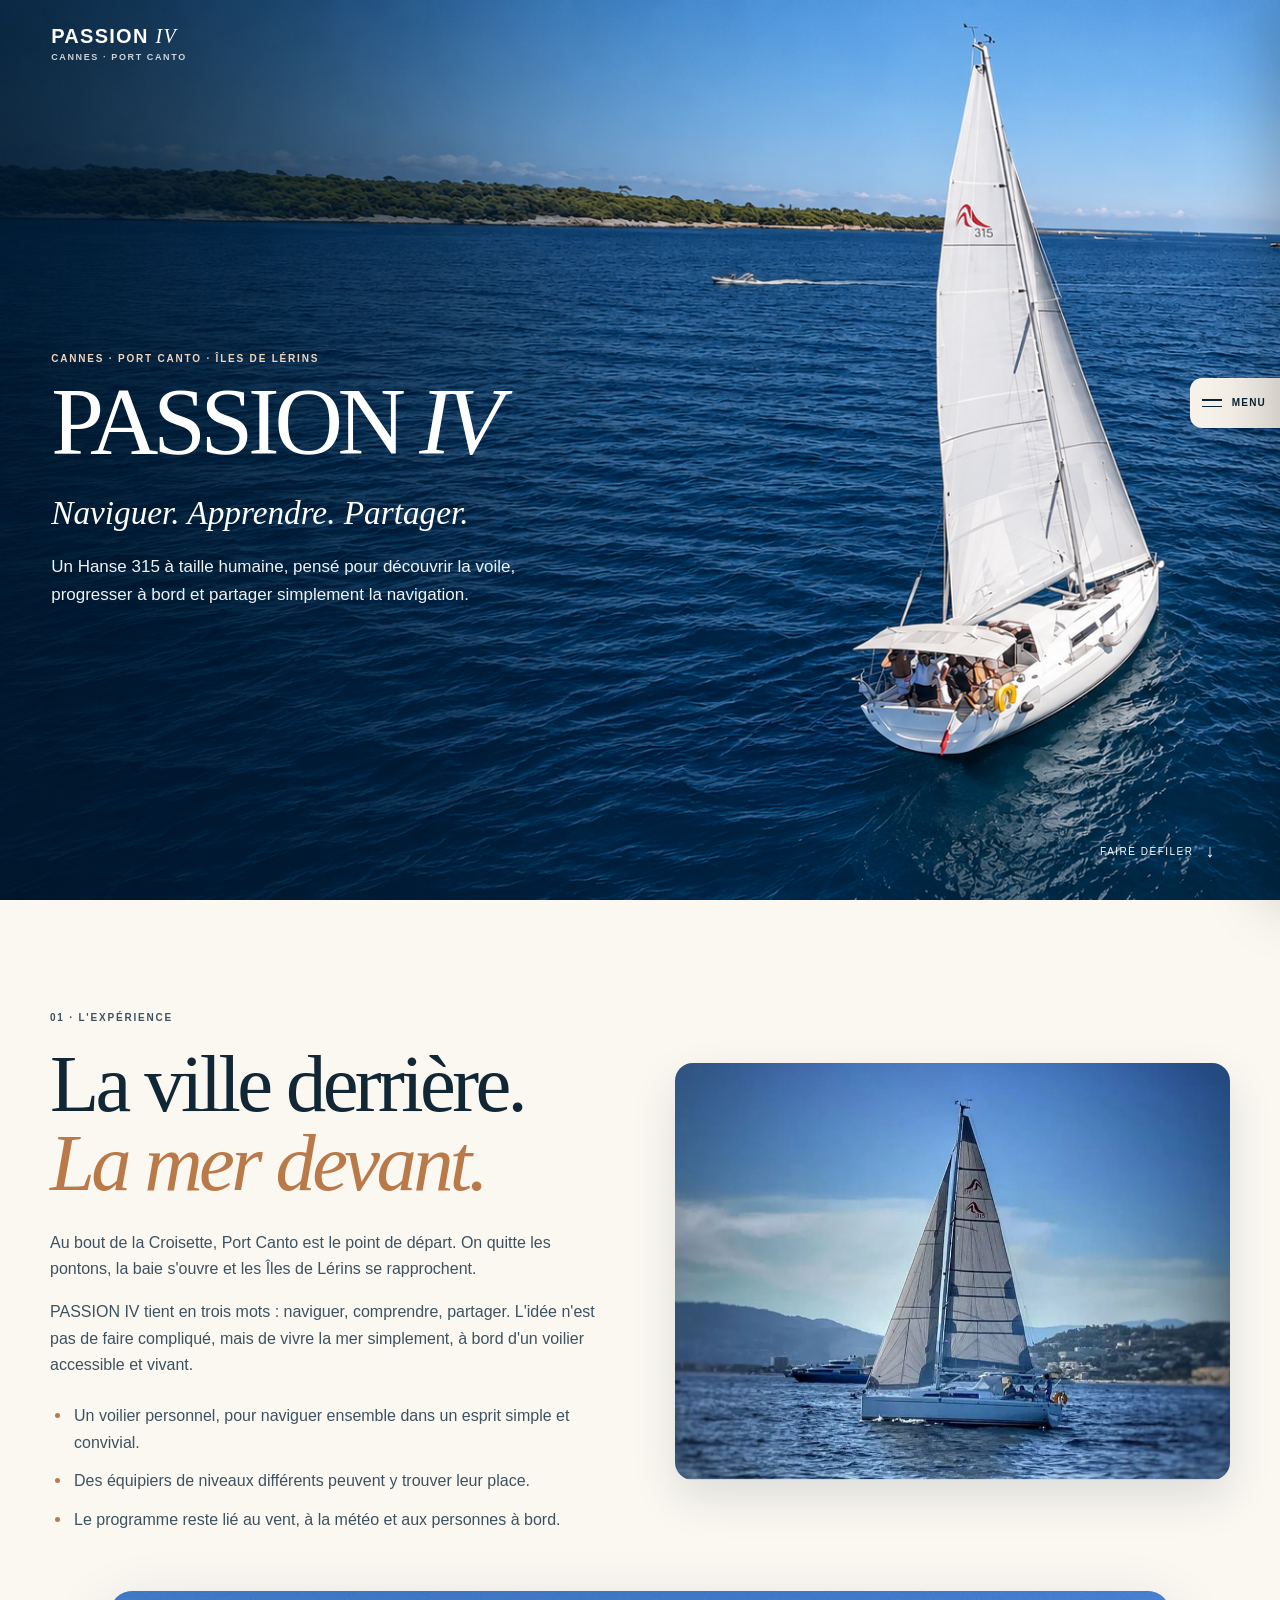
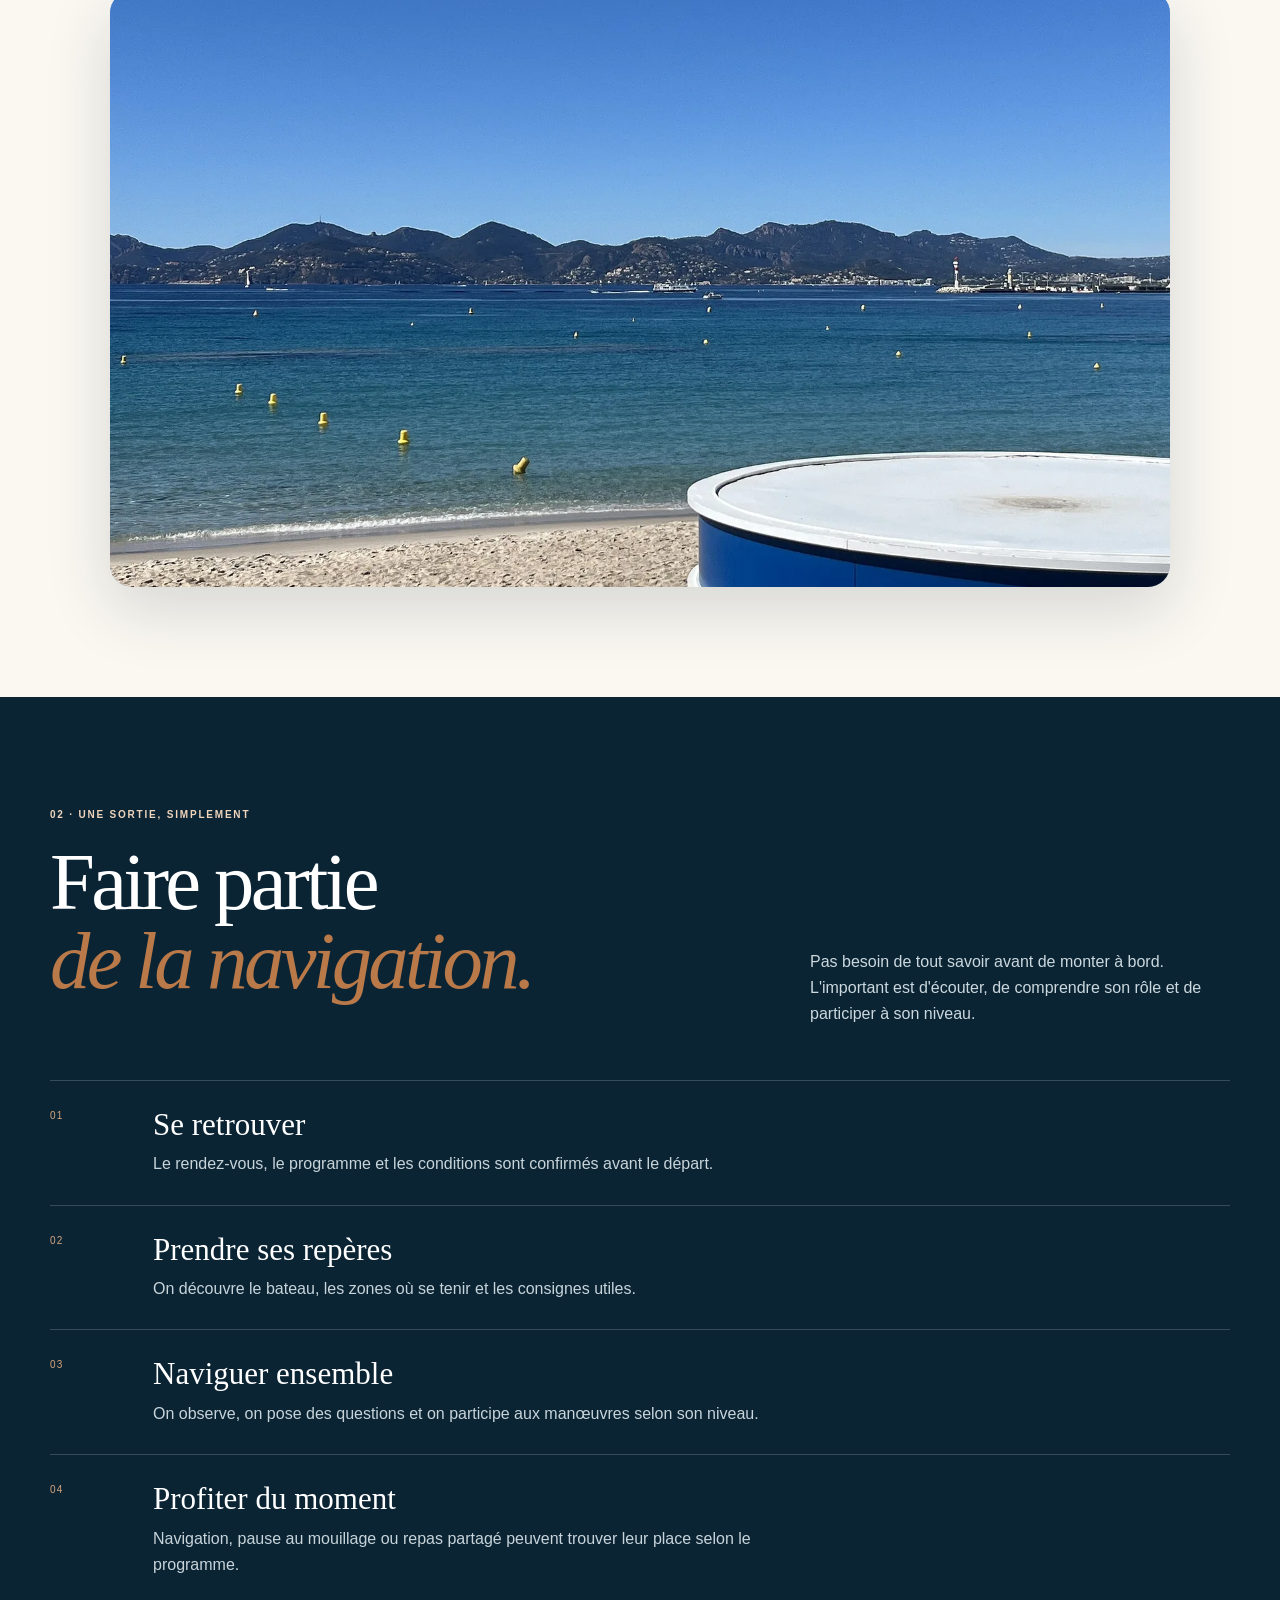
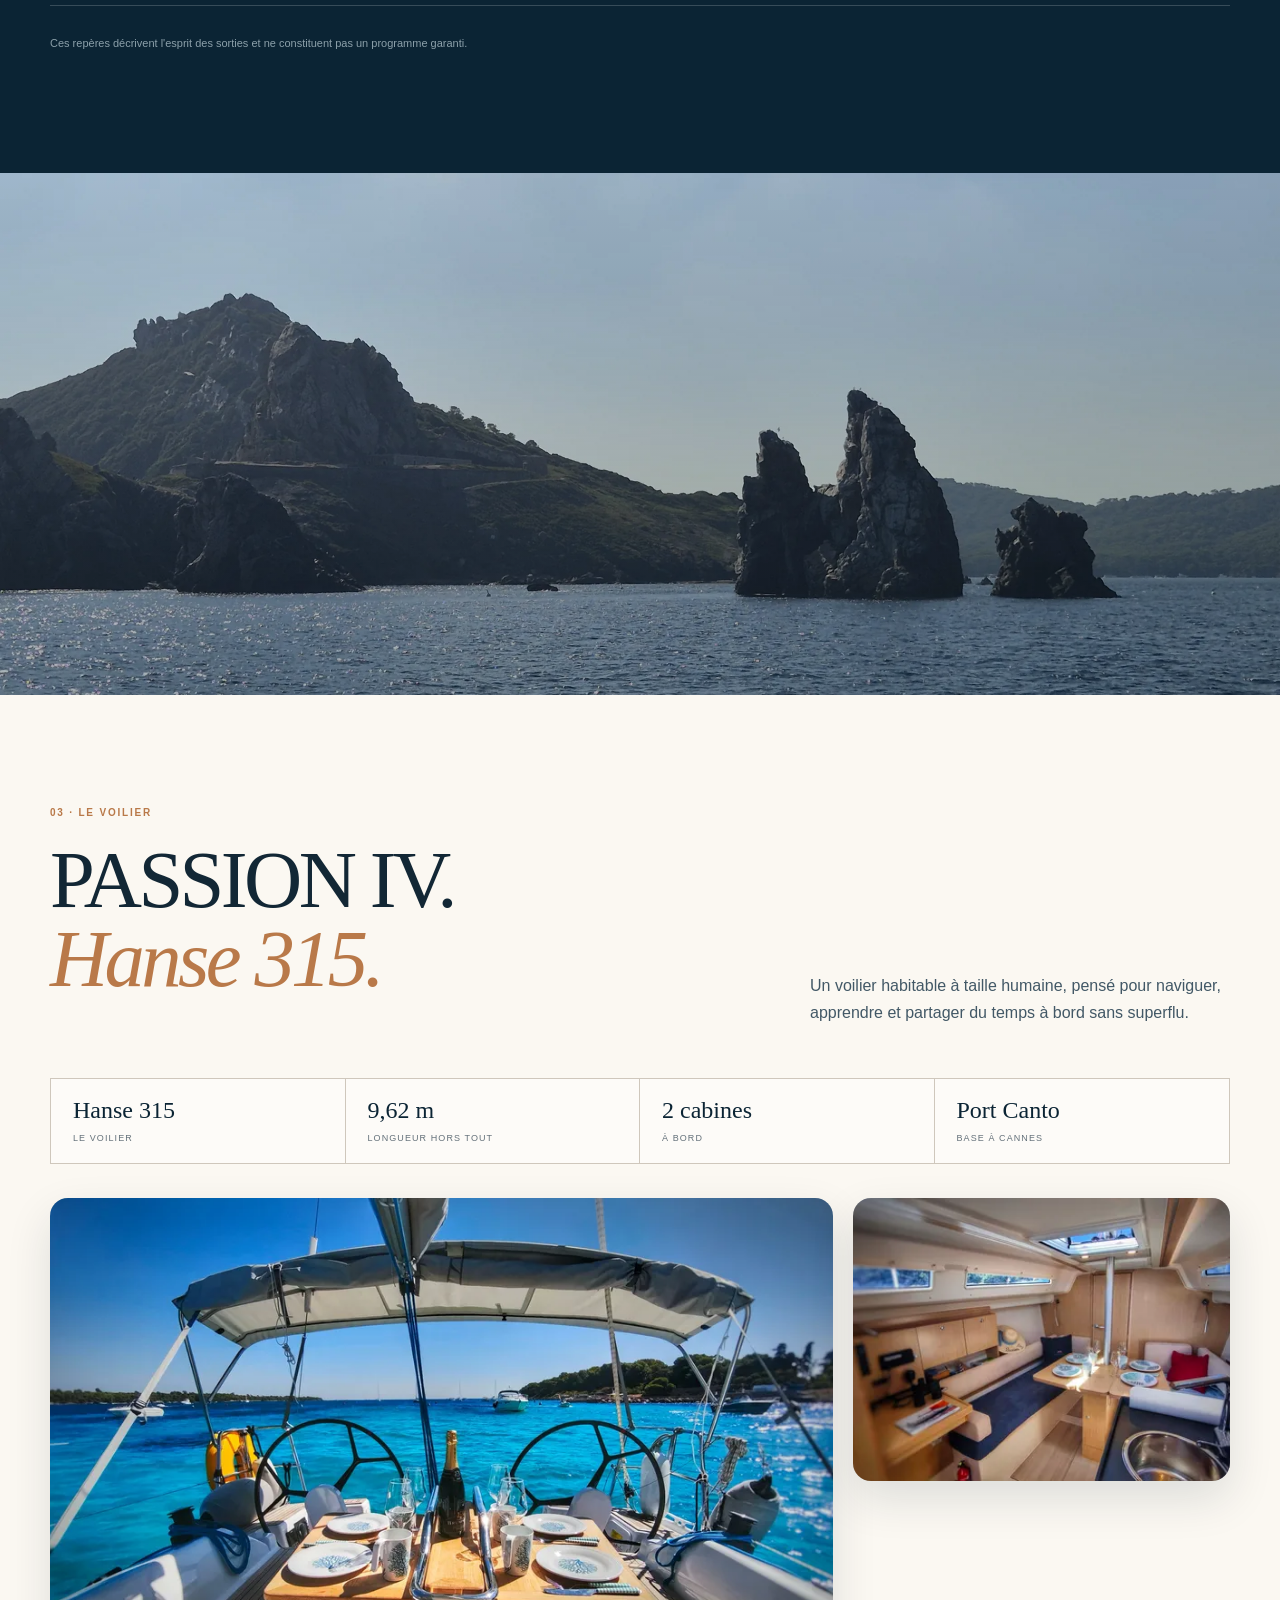
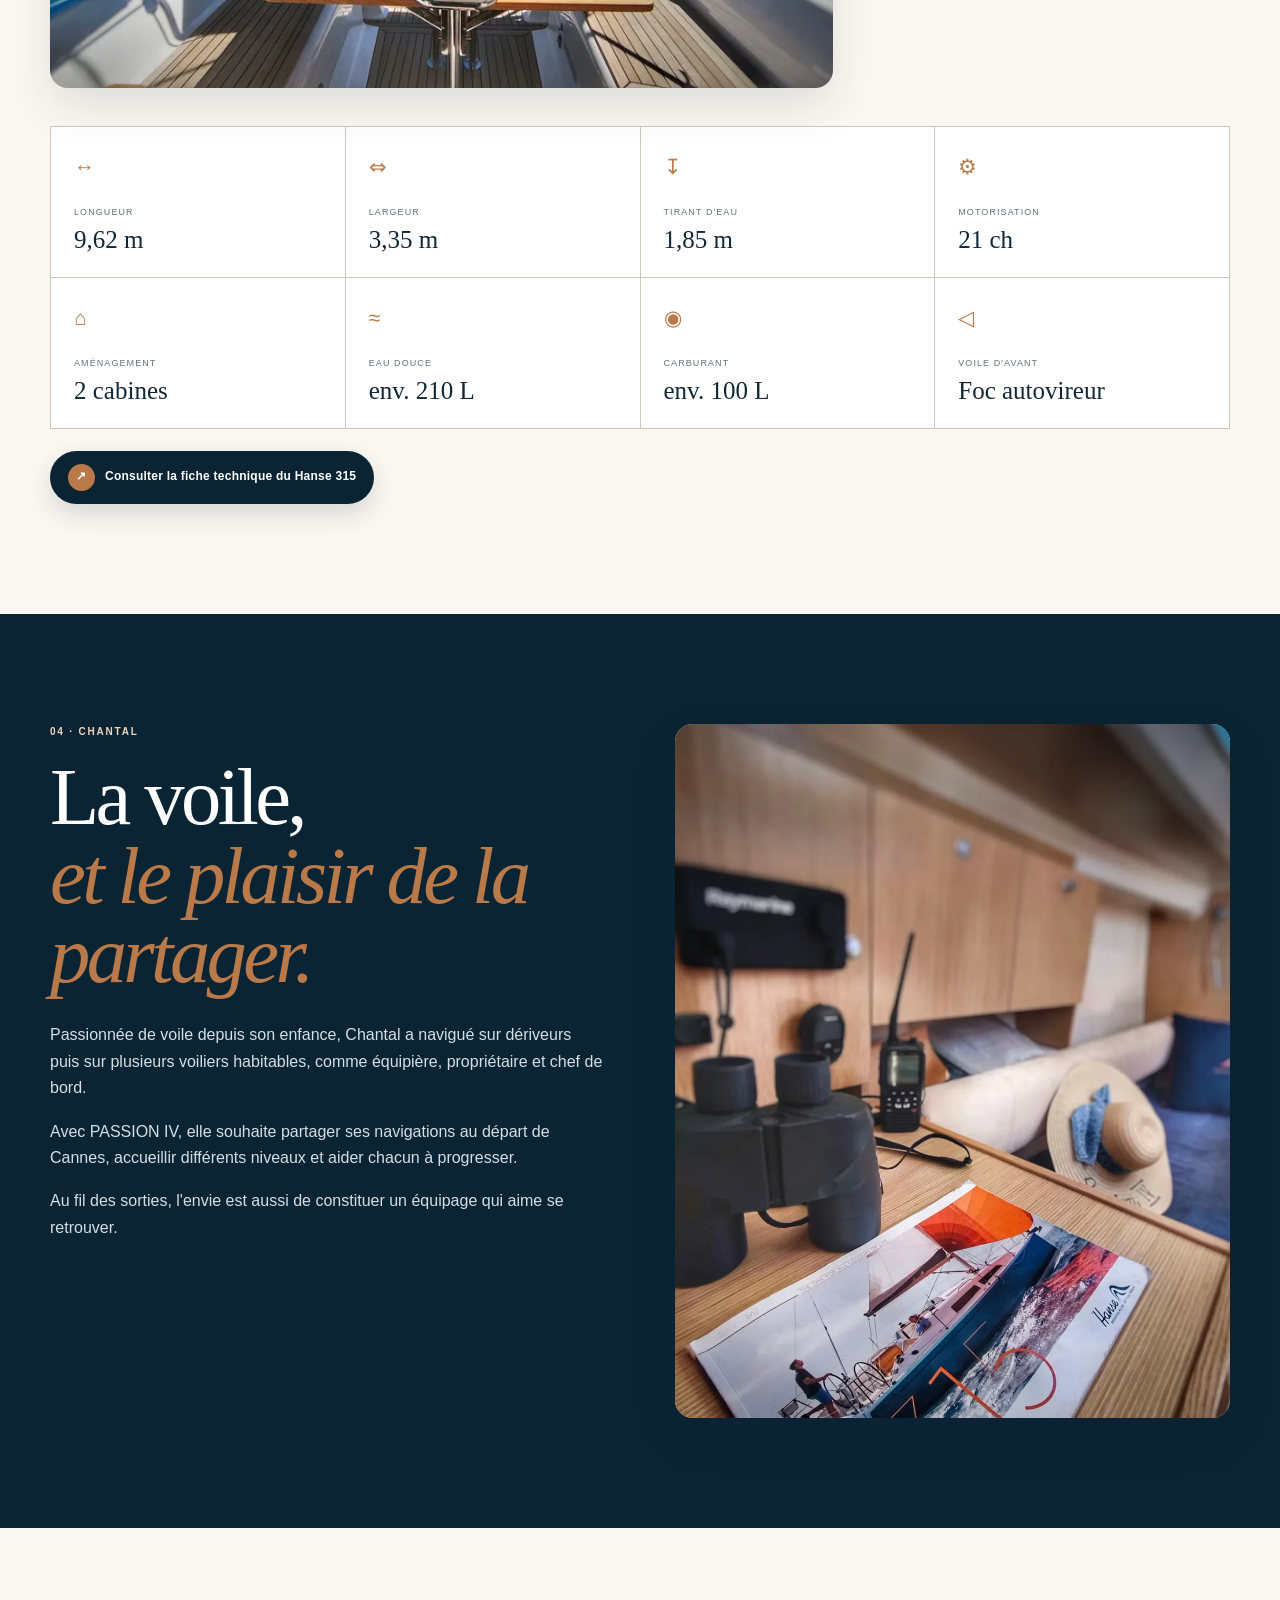
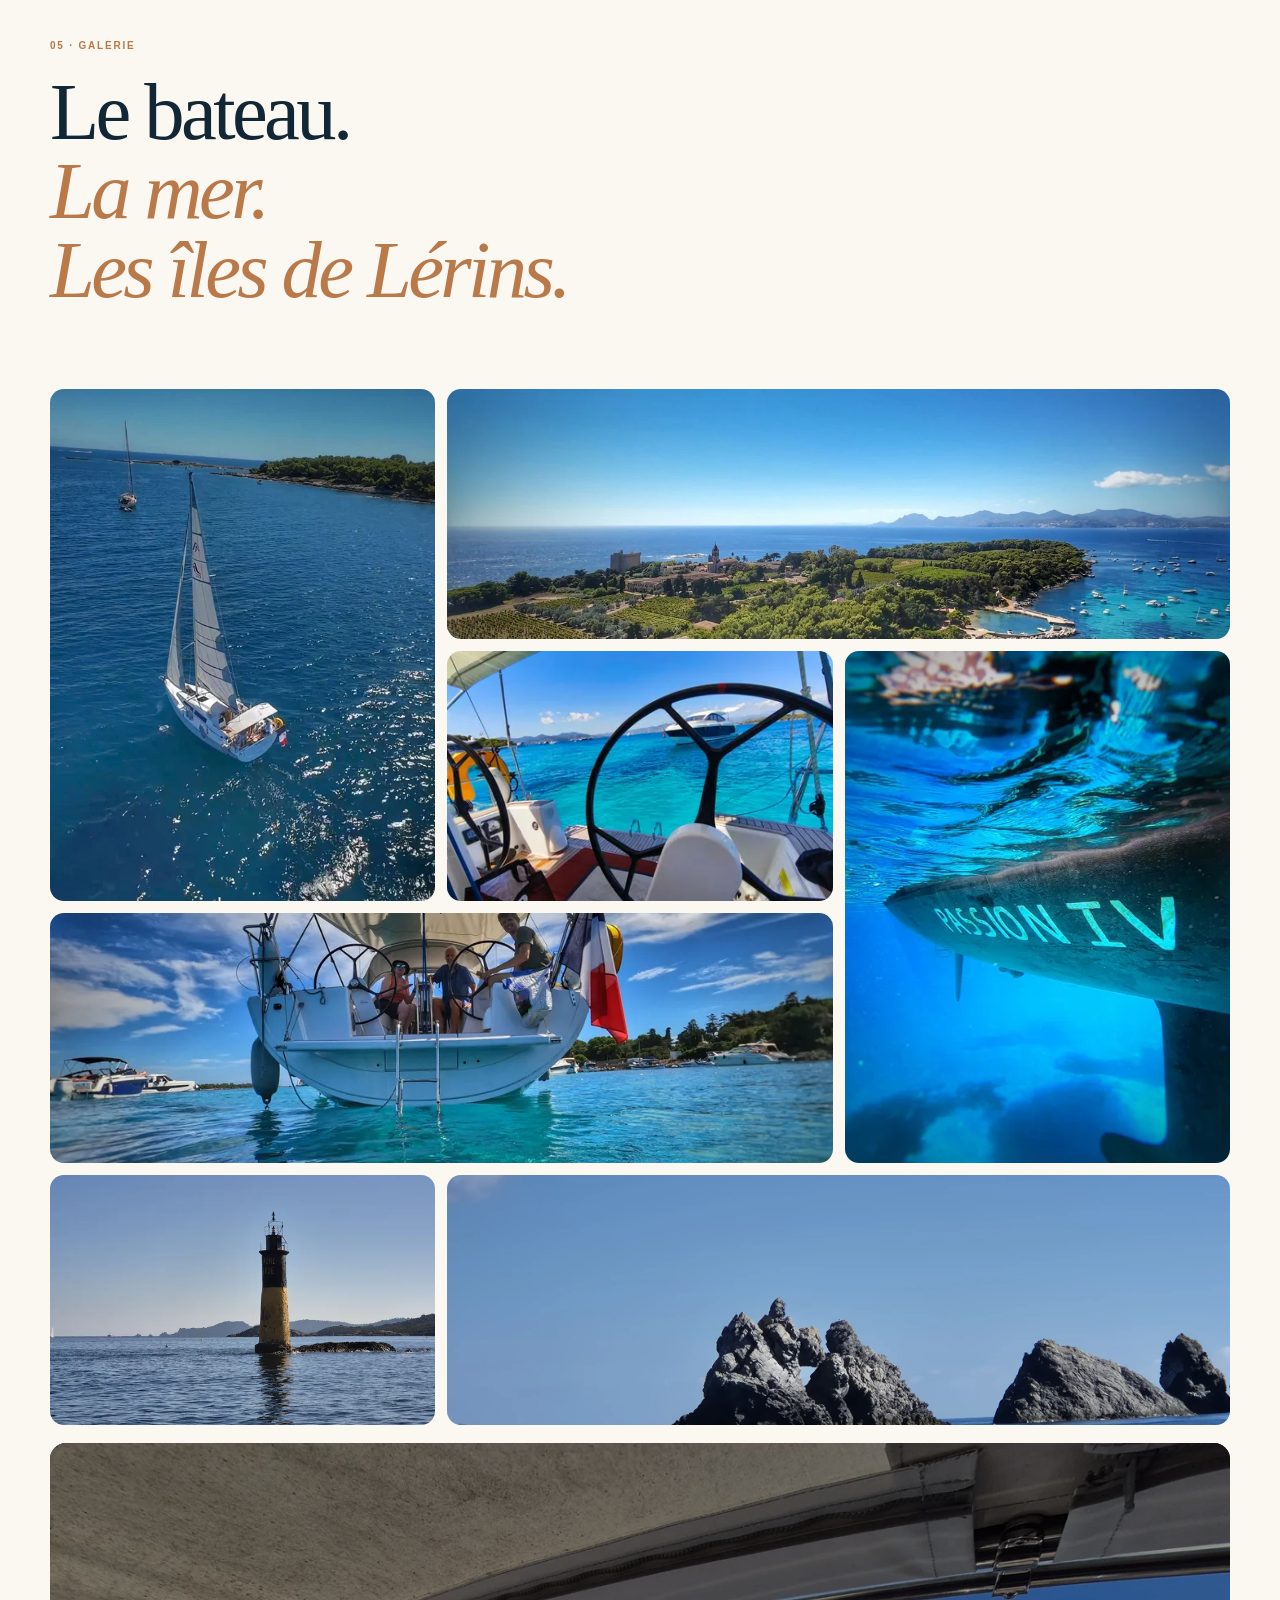
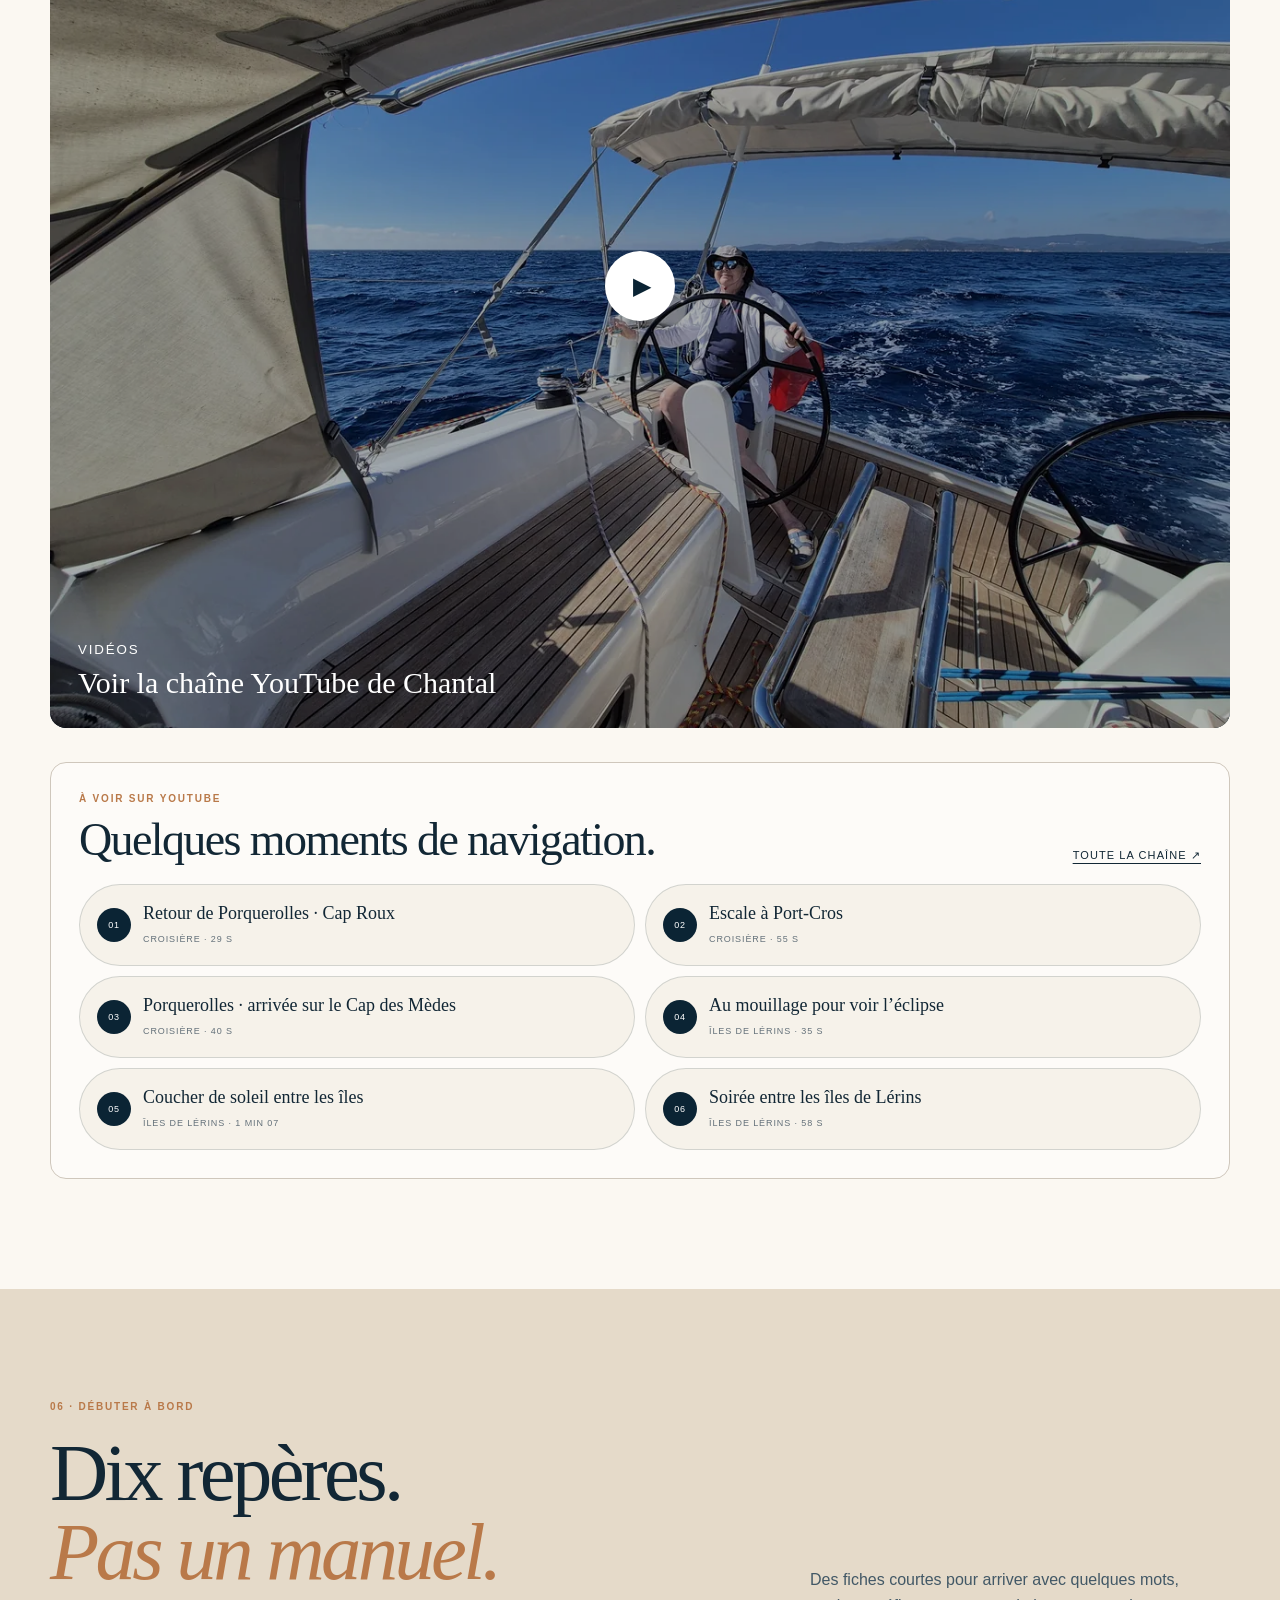
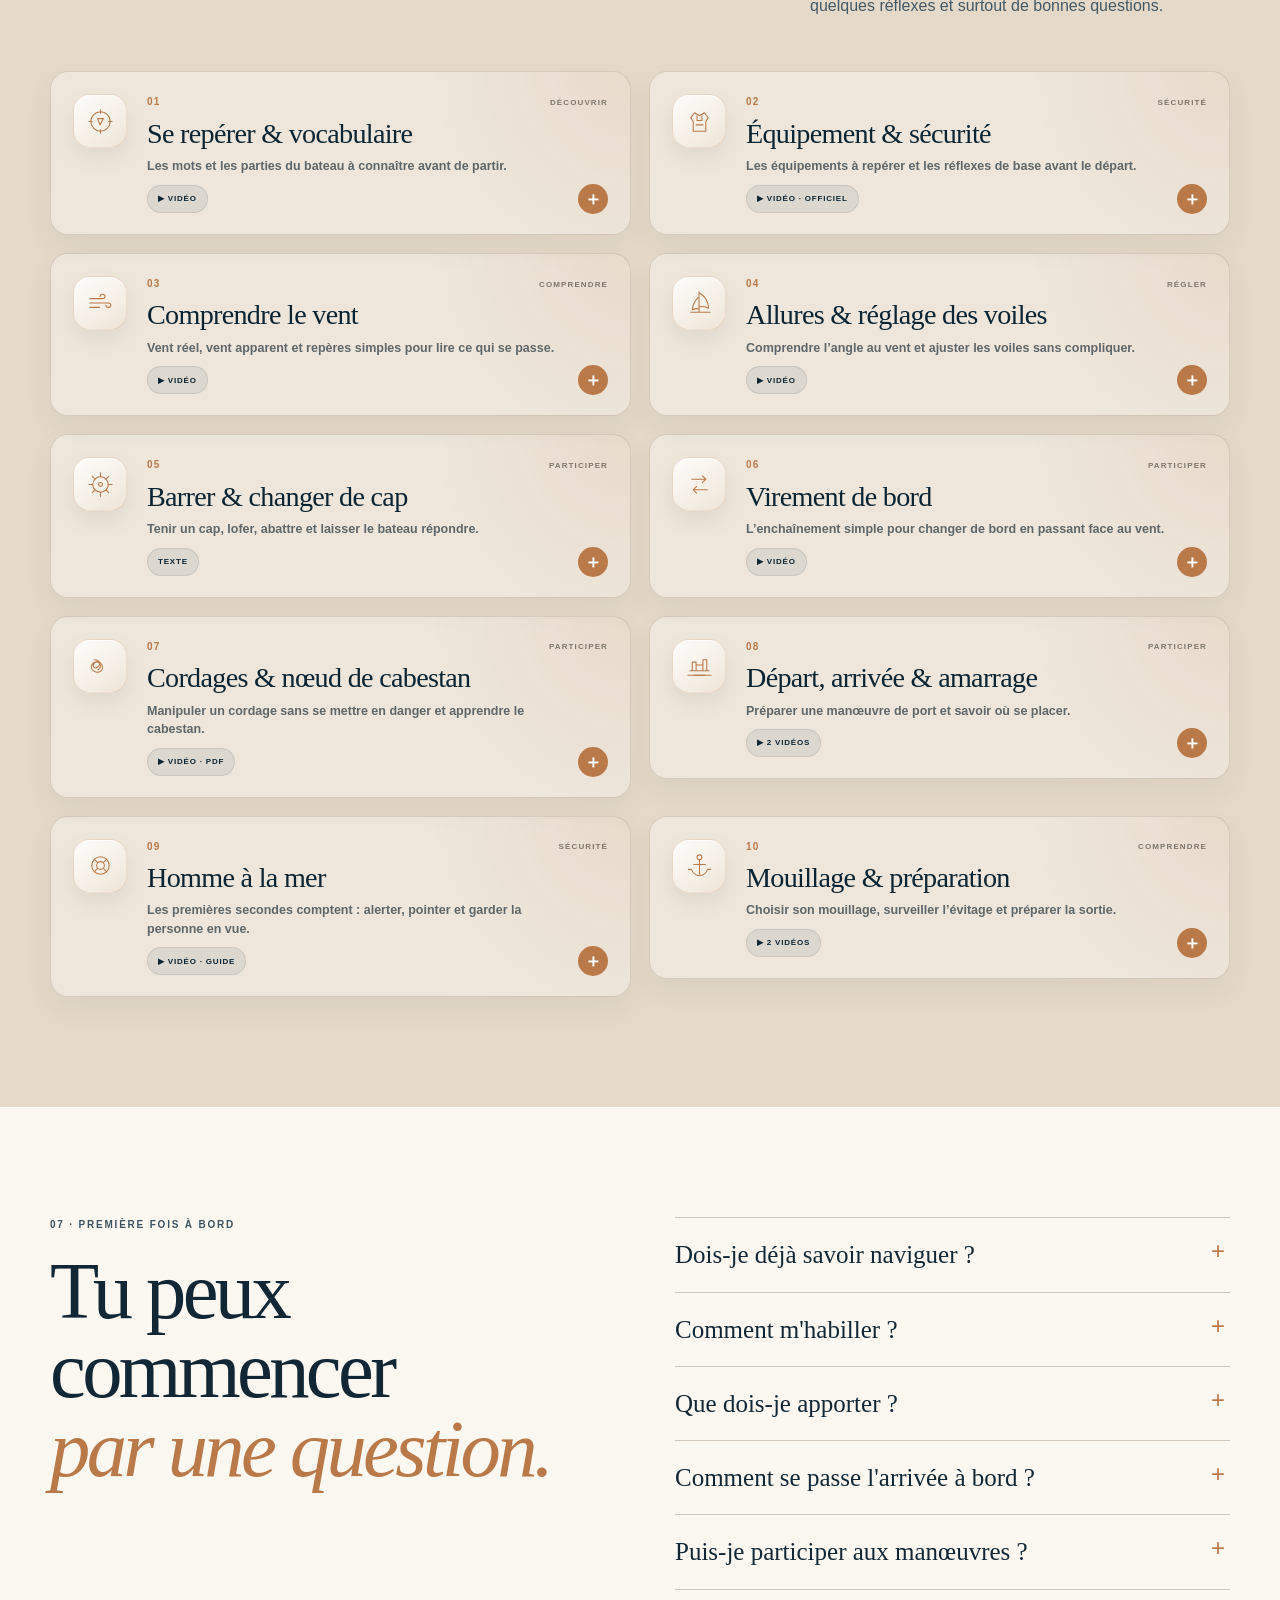
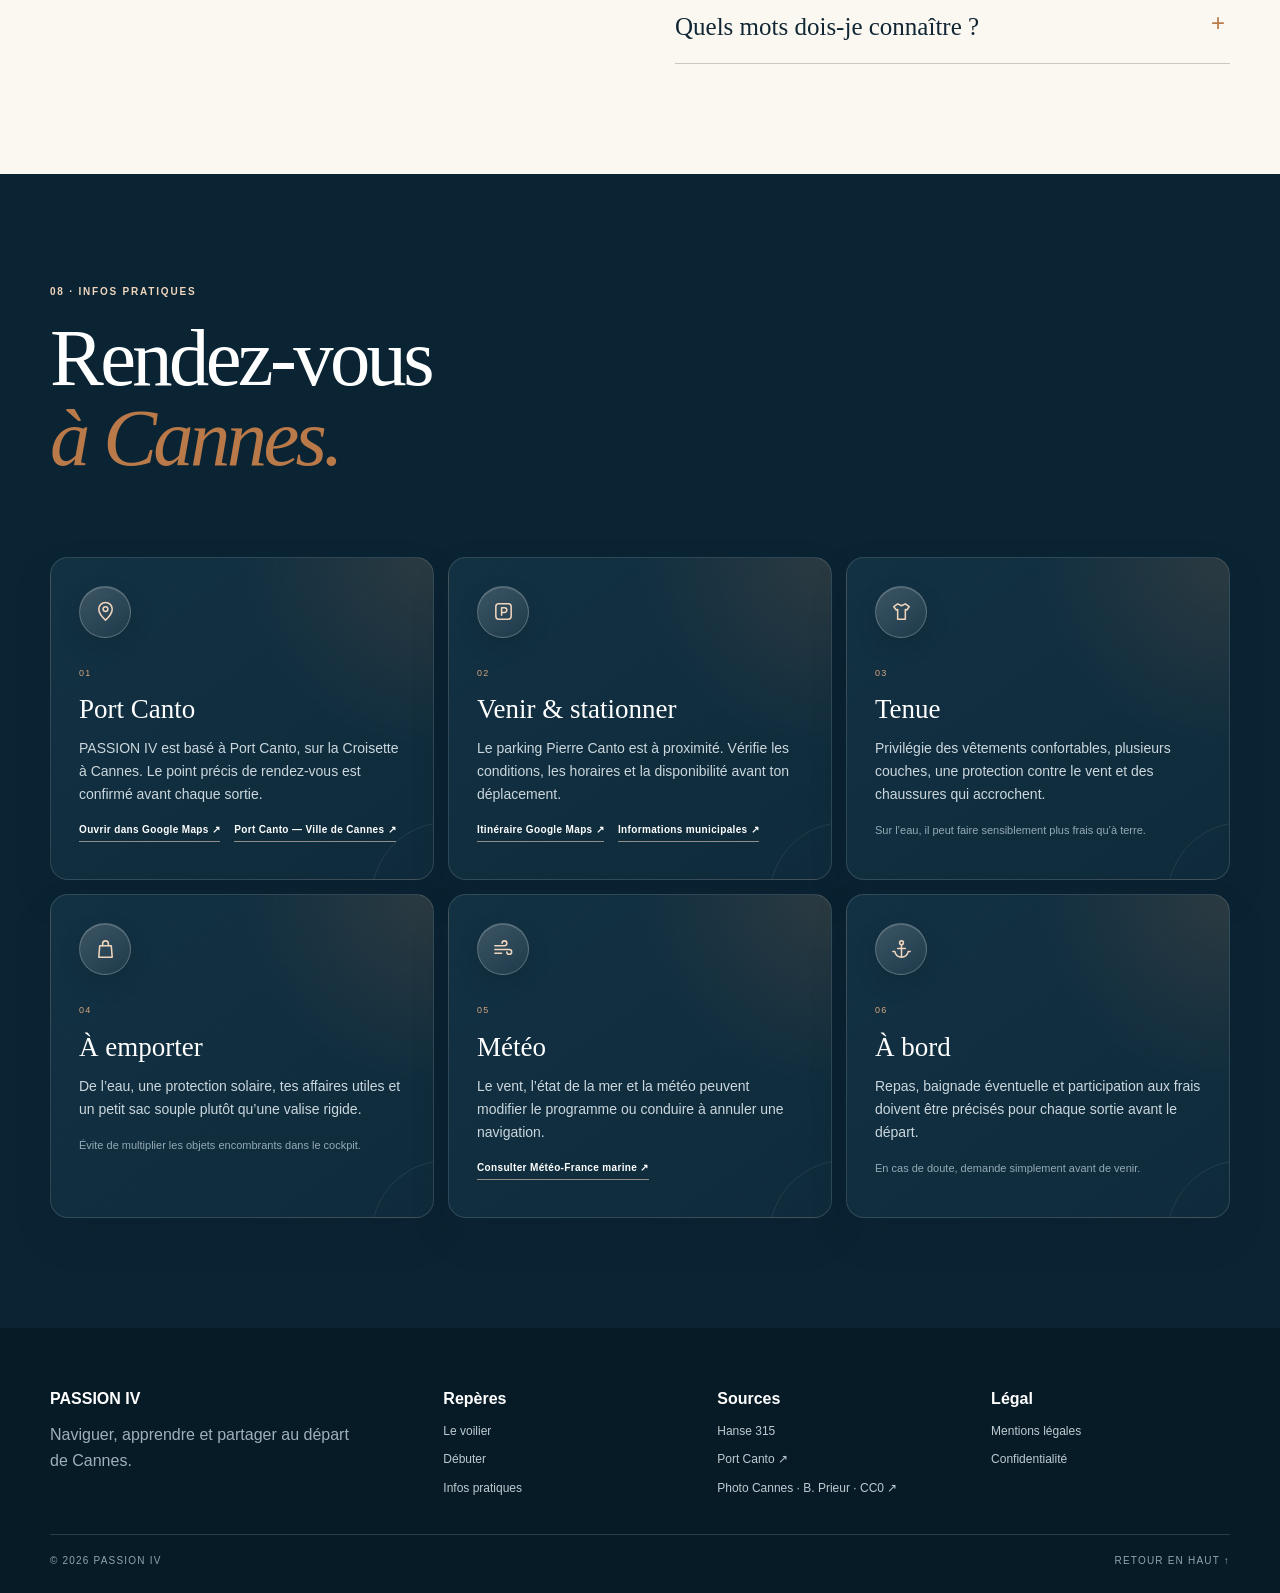
==== commit c666de70: "Galerie: placer Les îles de Lérins sur une nouvelle ligne" ====
--- a/index.html
+++ b/index.html
@@ -216,7 +216,7 @@
     <section class="section warm" id="galerie">
       <div class="container">
         <div class="section-head reveal">
-          <div><p class="kicker">05 · Galerie</p><h2>Le bateau.<br><em>La mer. Les îles de Lérins.</em></h2></div>
+          <div><p class="kicker">05 · Galerie</p><h2>Le bateau.<br><em>La mer.<br>Les îles de Lérins.</em></h2></div>
         </div>
         <div class="gallery-grid reveal" id="galleryGrid">
           <button class="gallery-item tall" data-src="assets/images/drone-1920.webp" data-alt="PASSION IV vu du ciel" data-caption="PASSION IV vu du ciel">
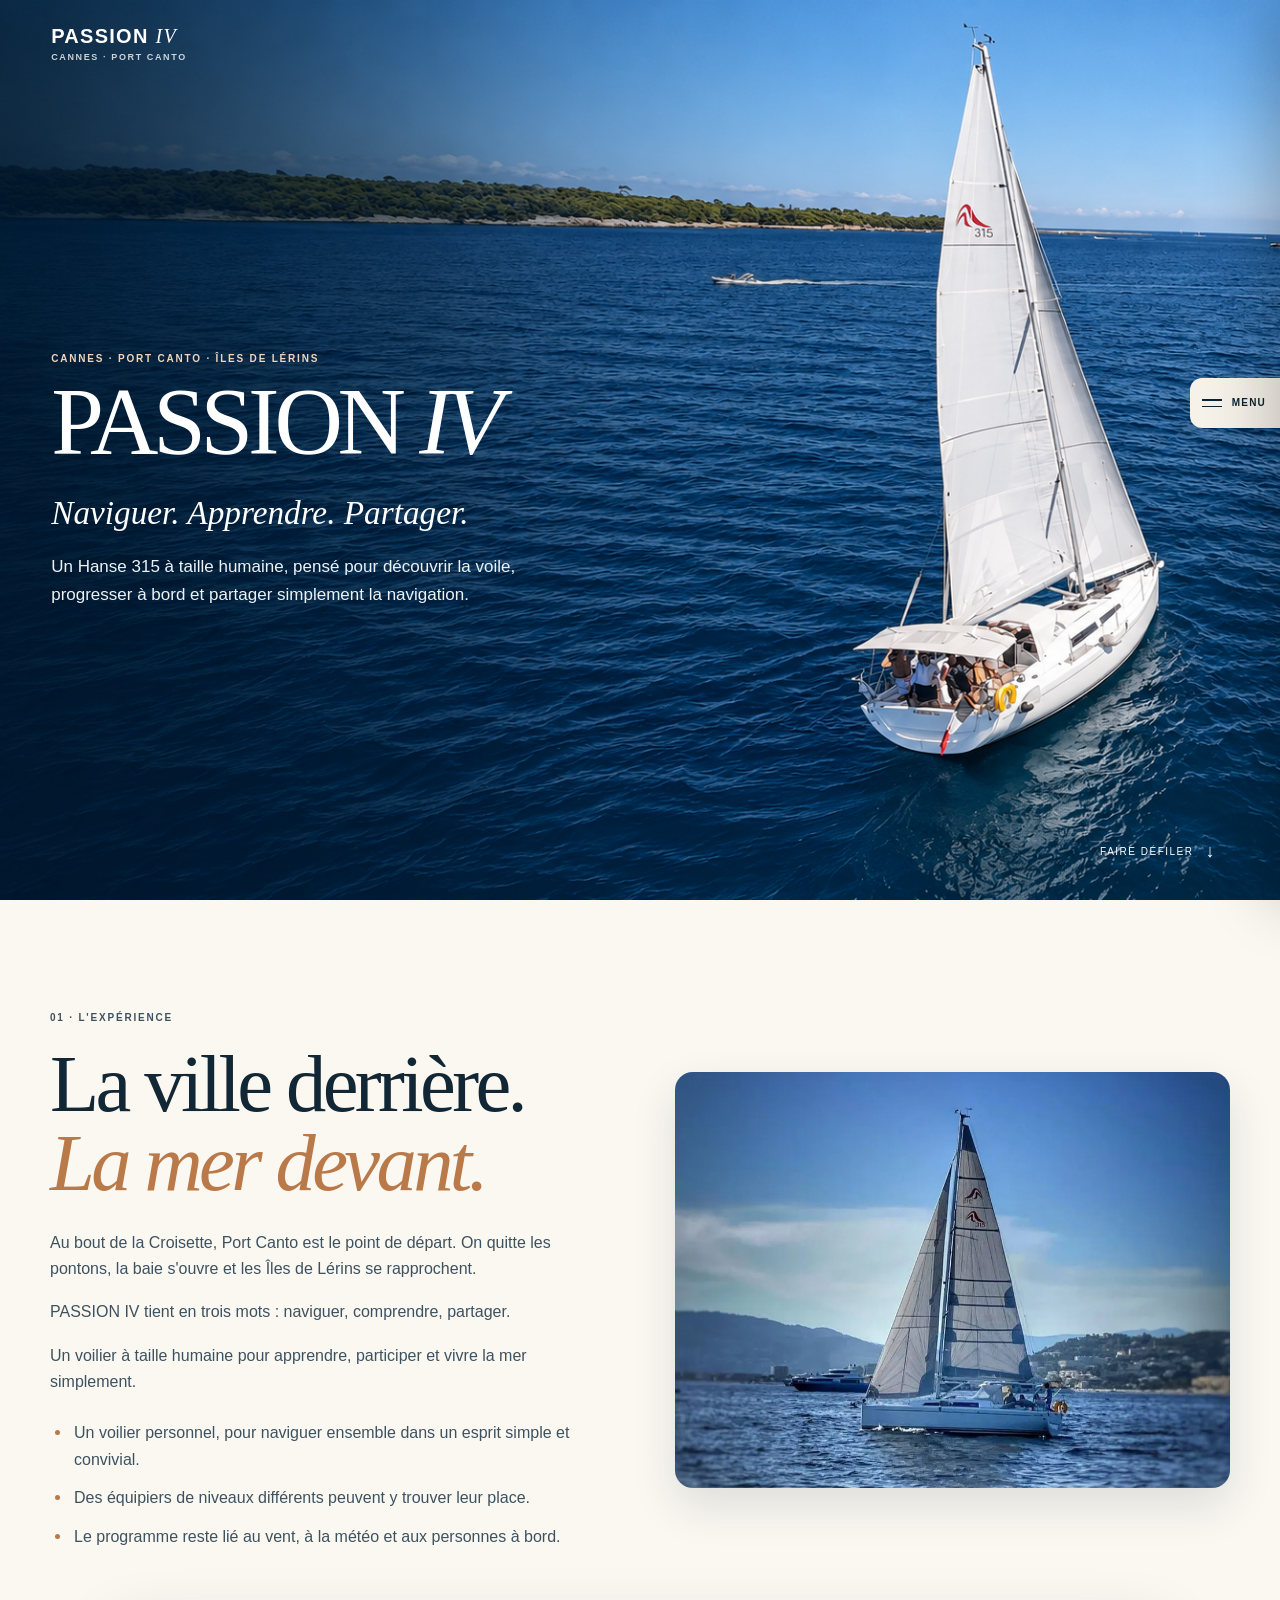
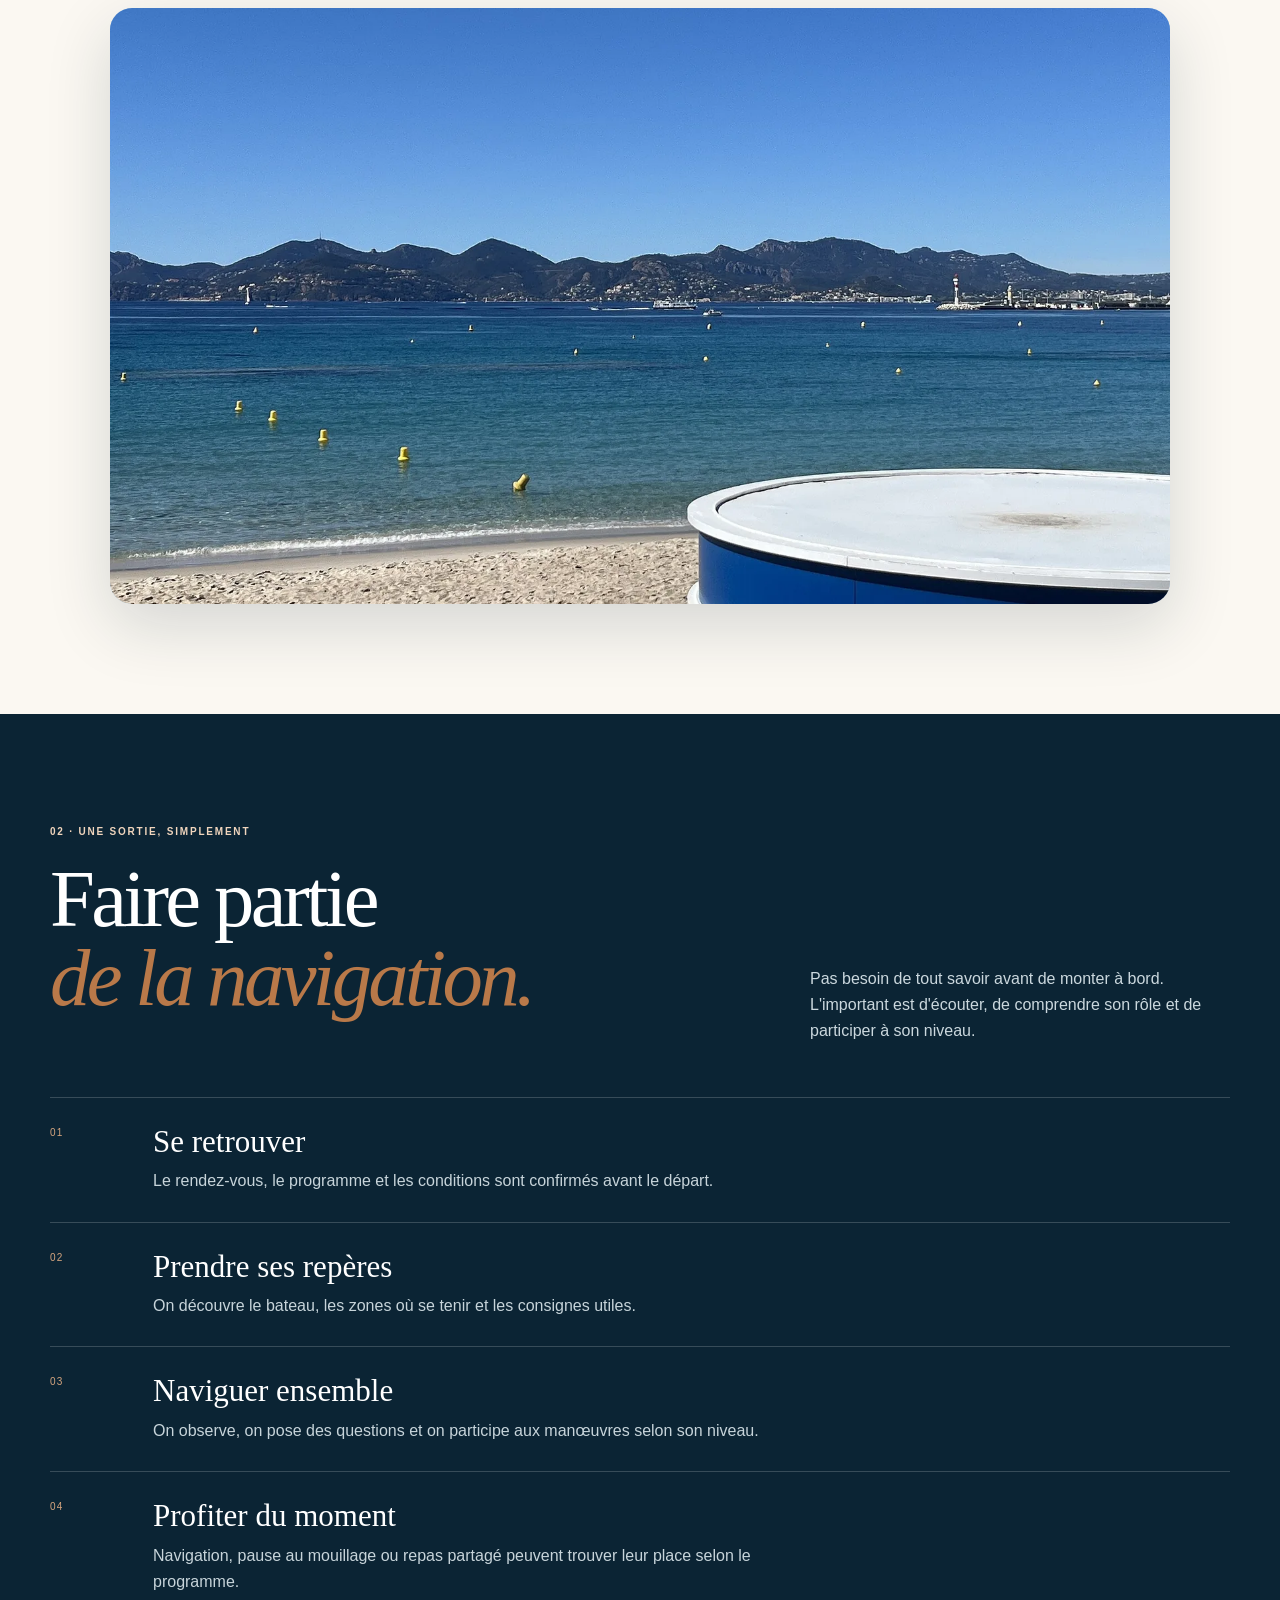
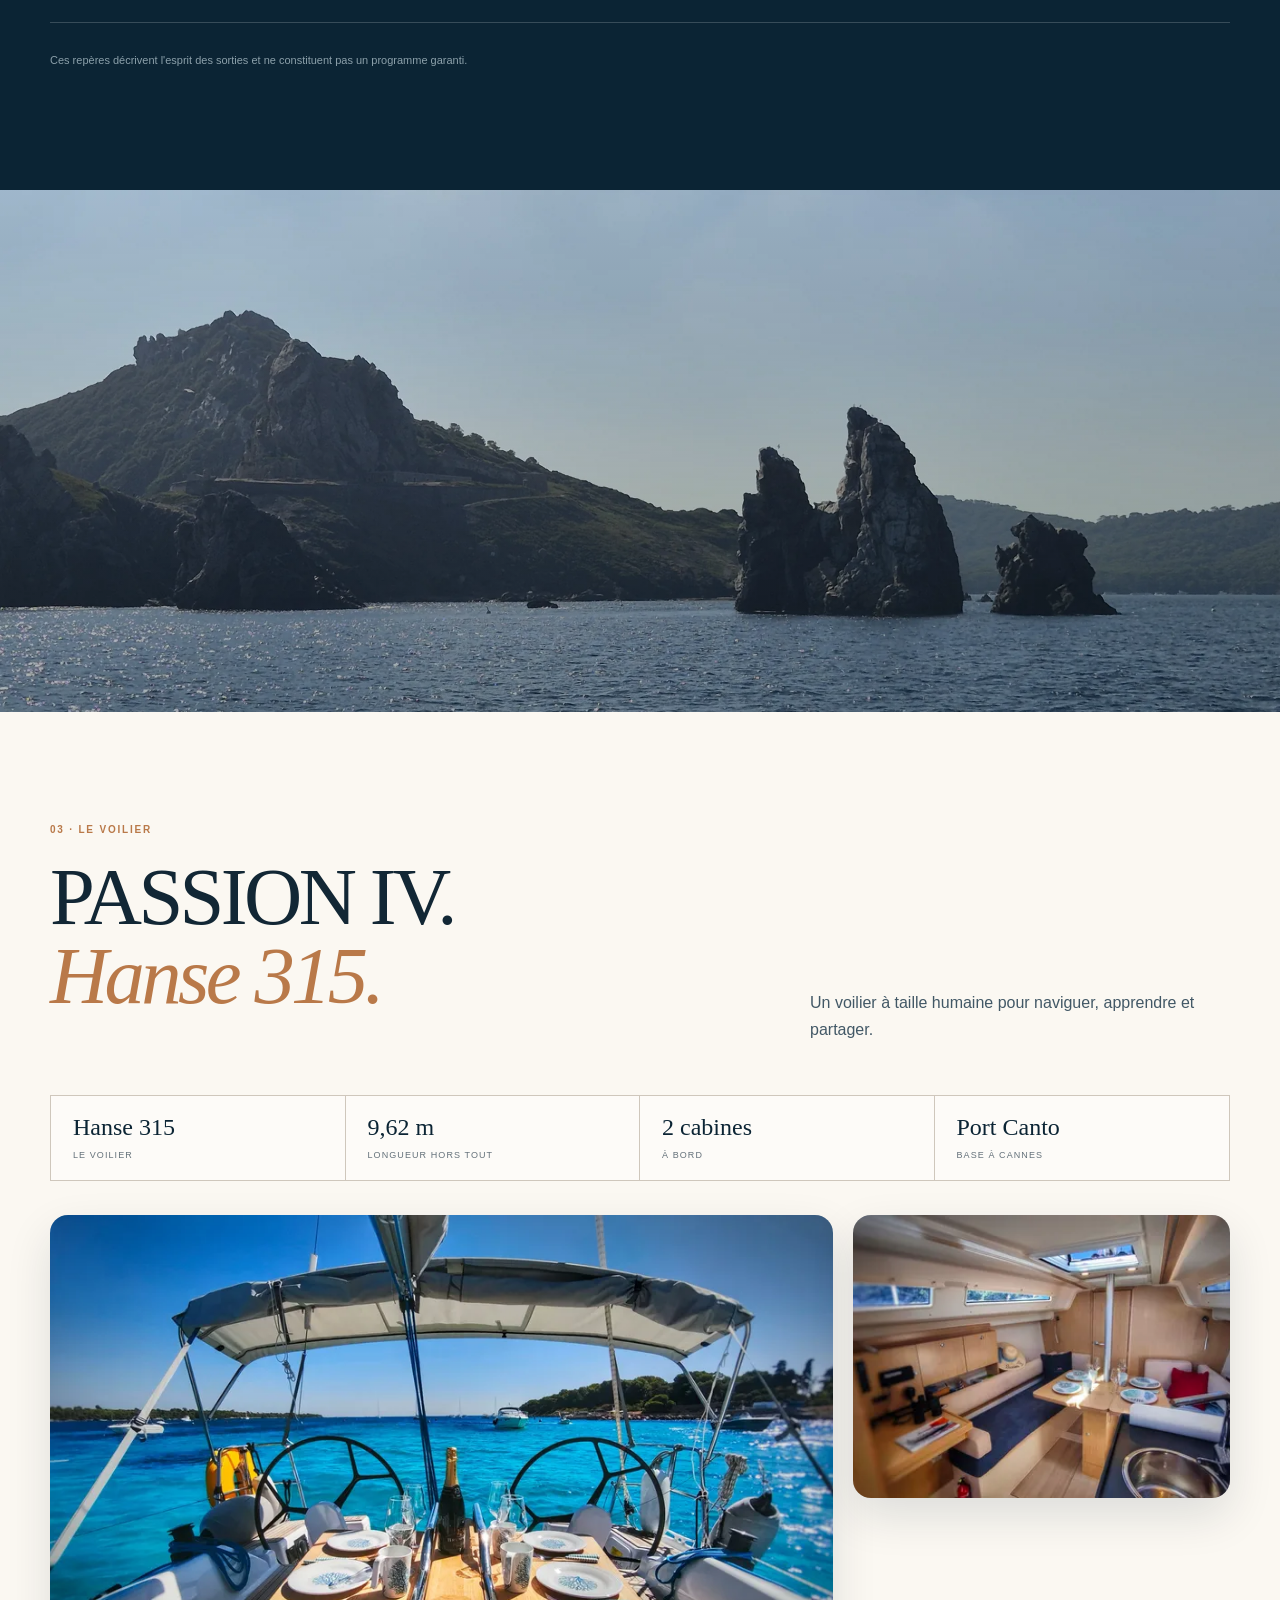
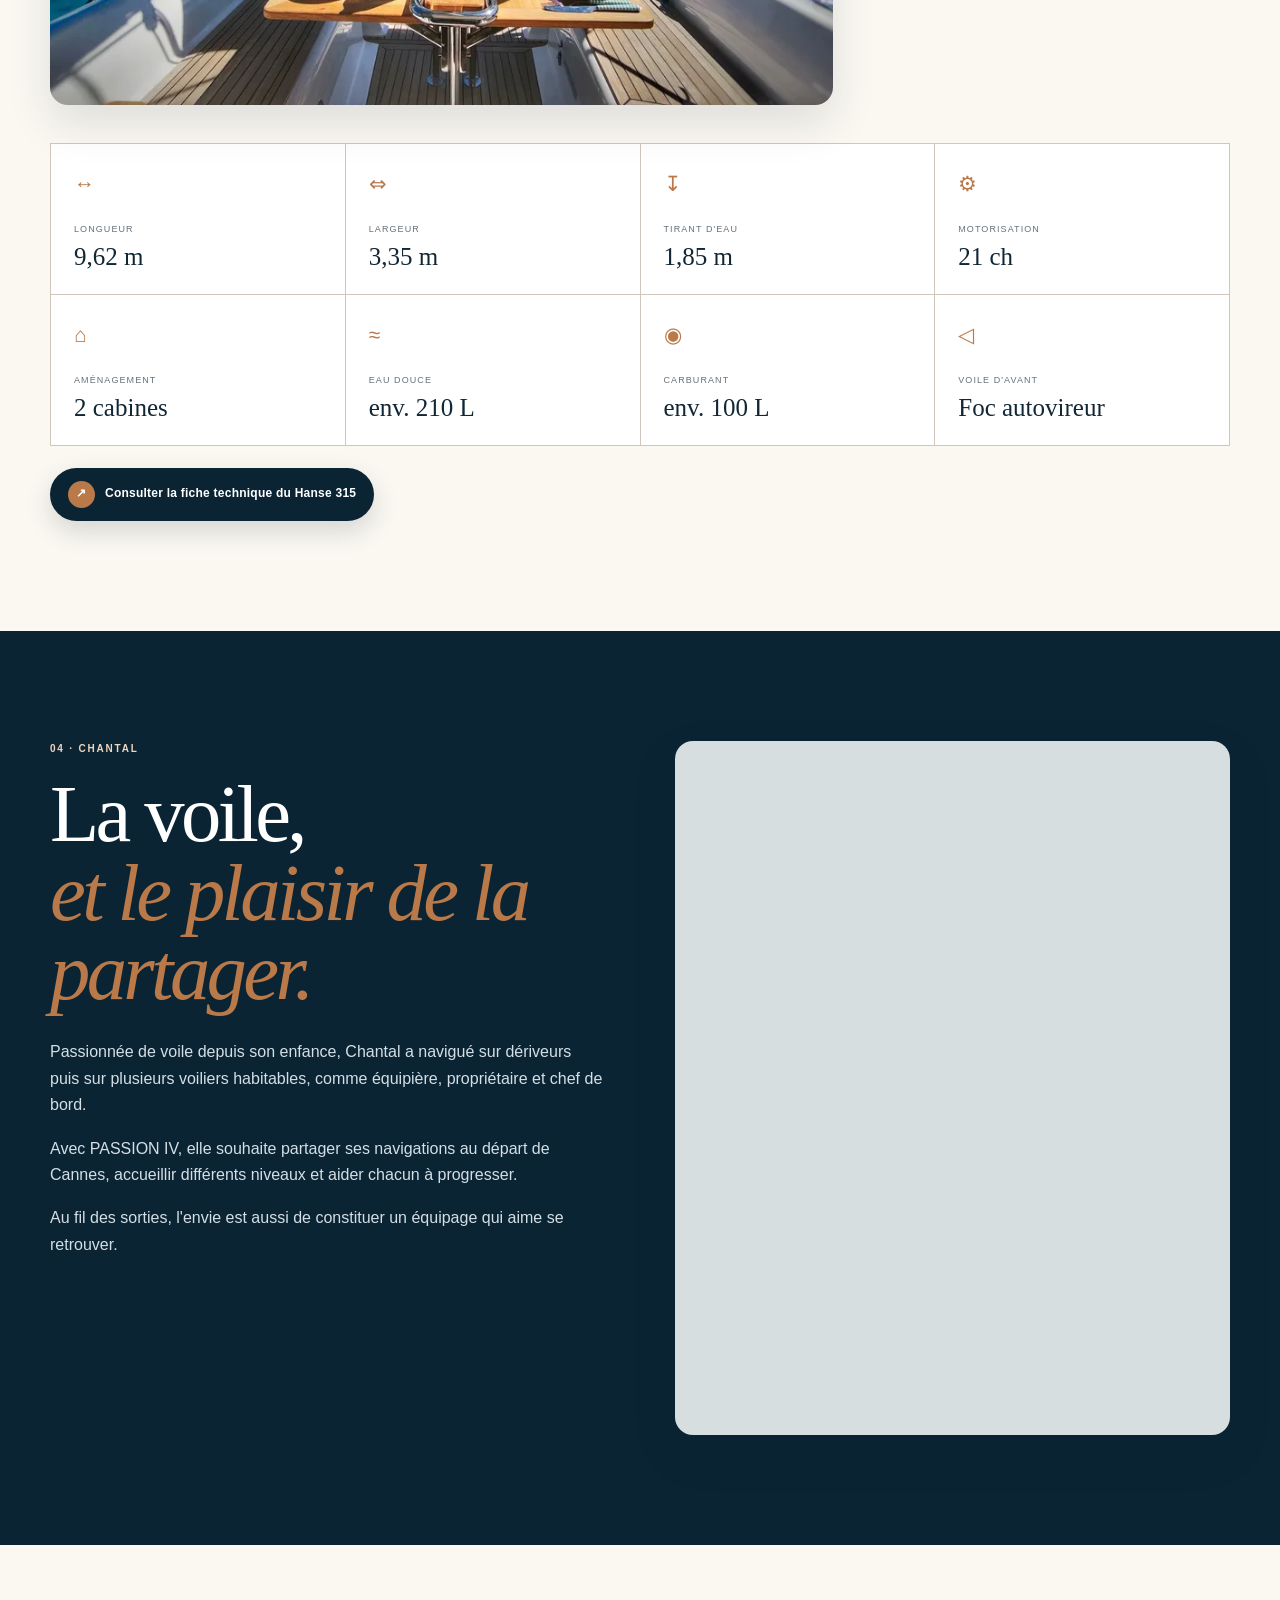
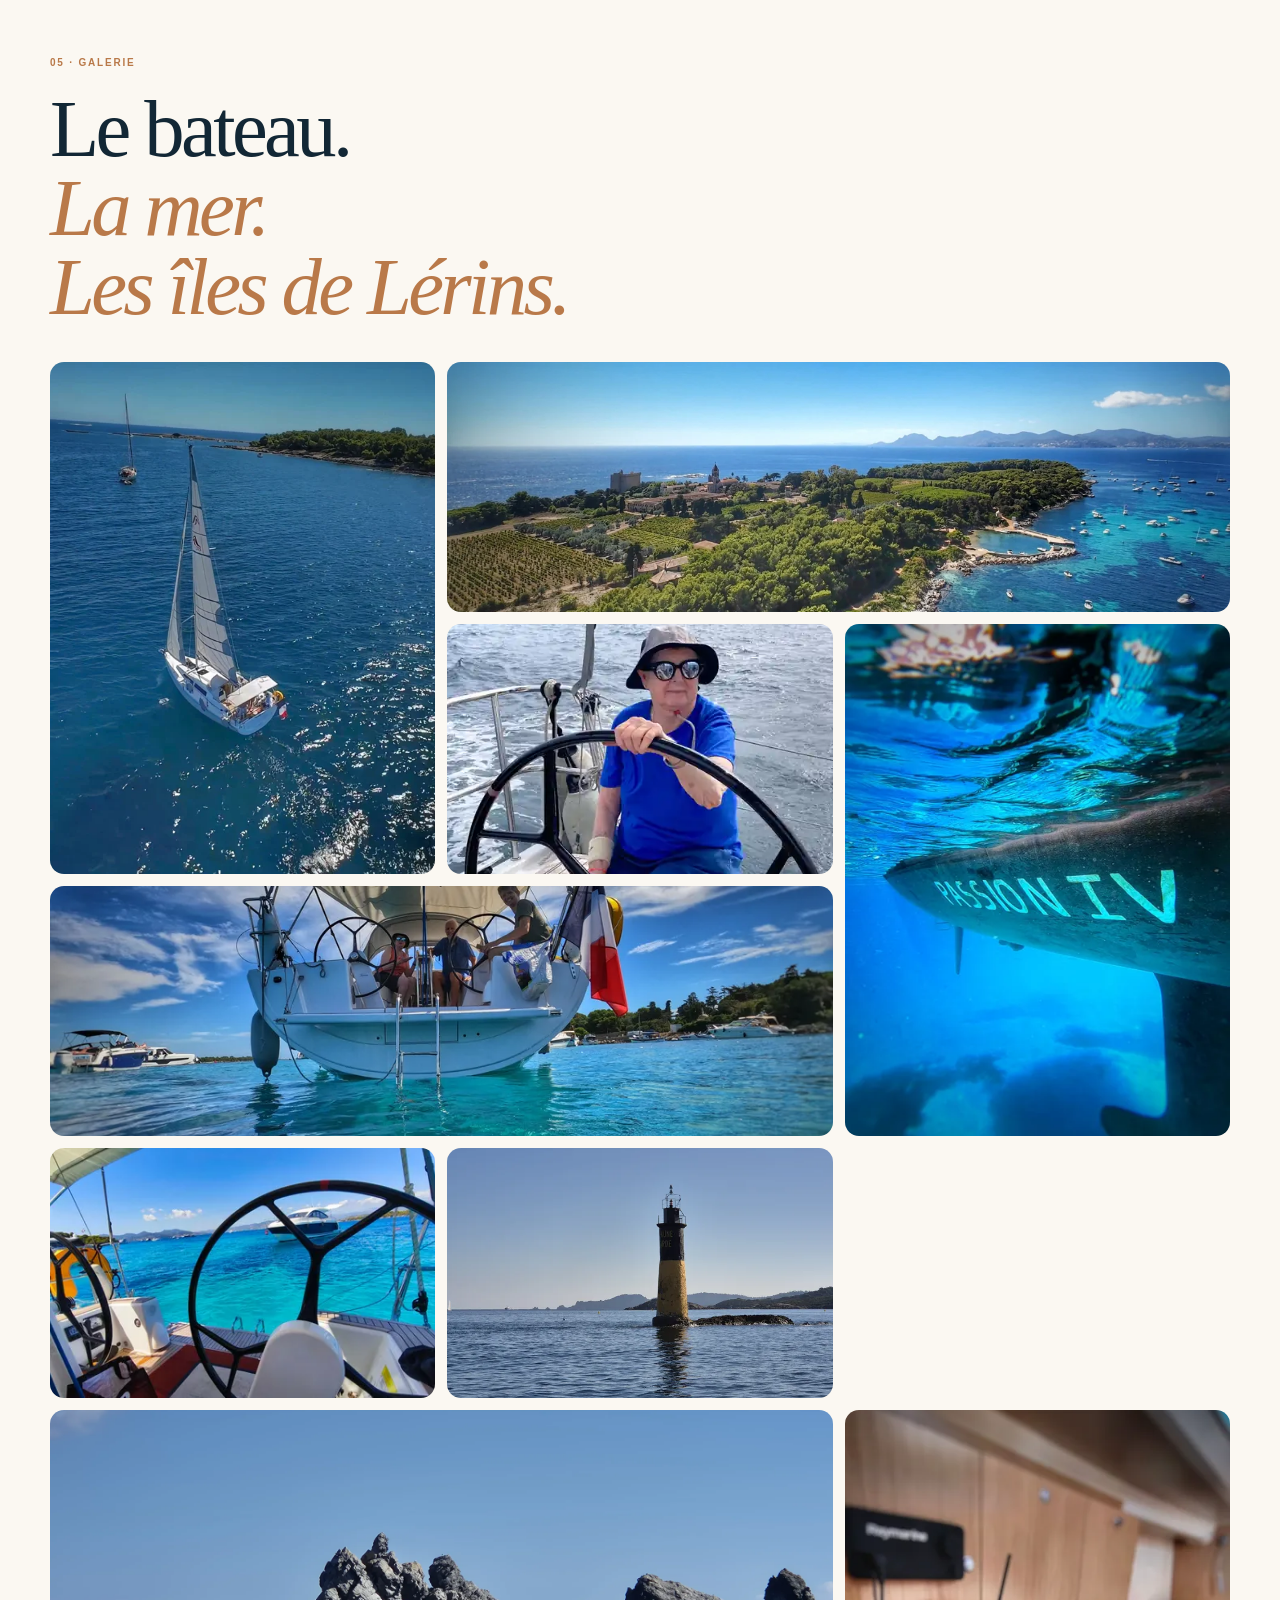
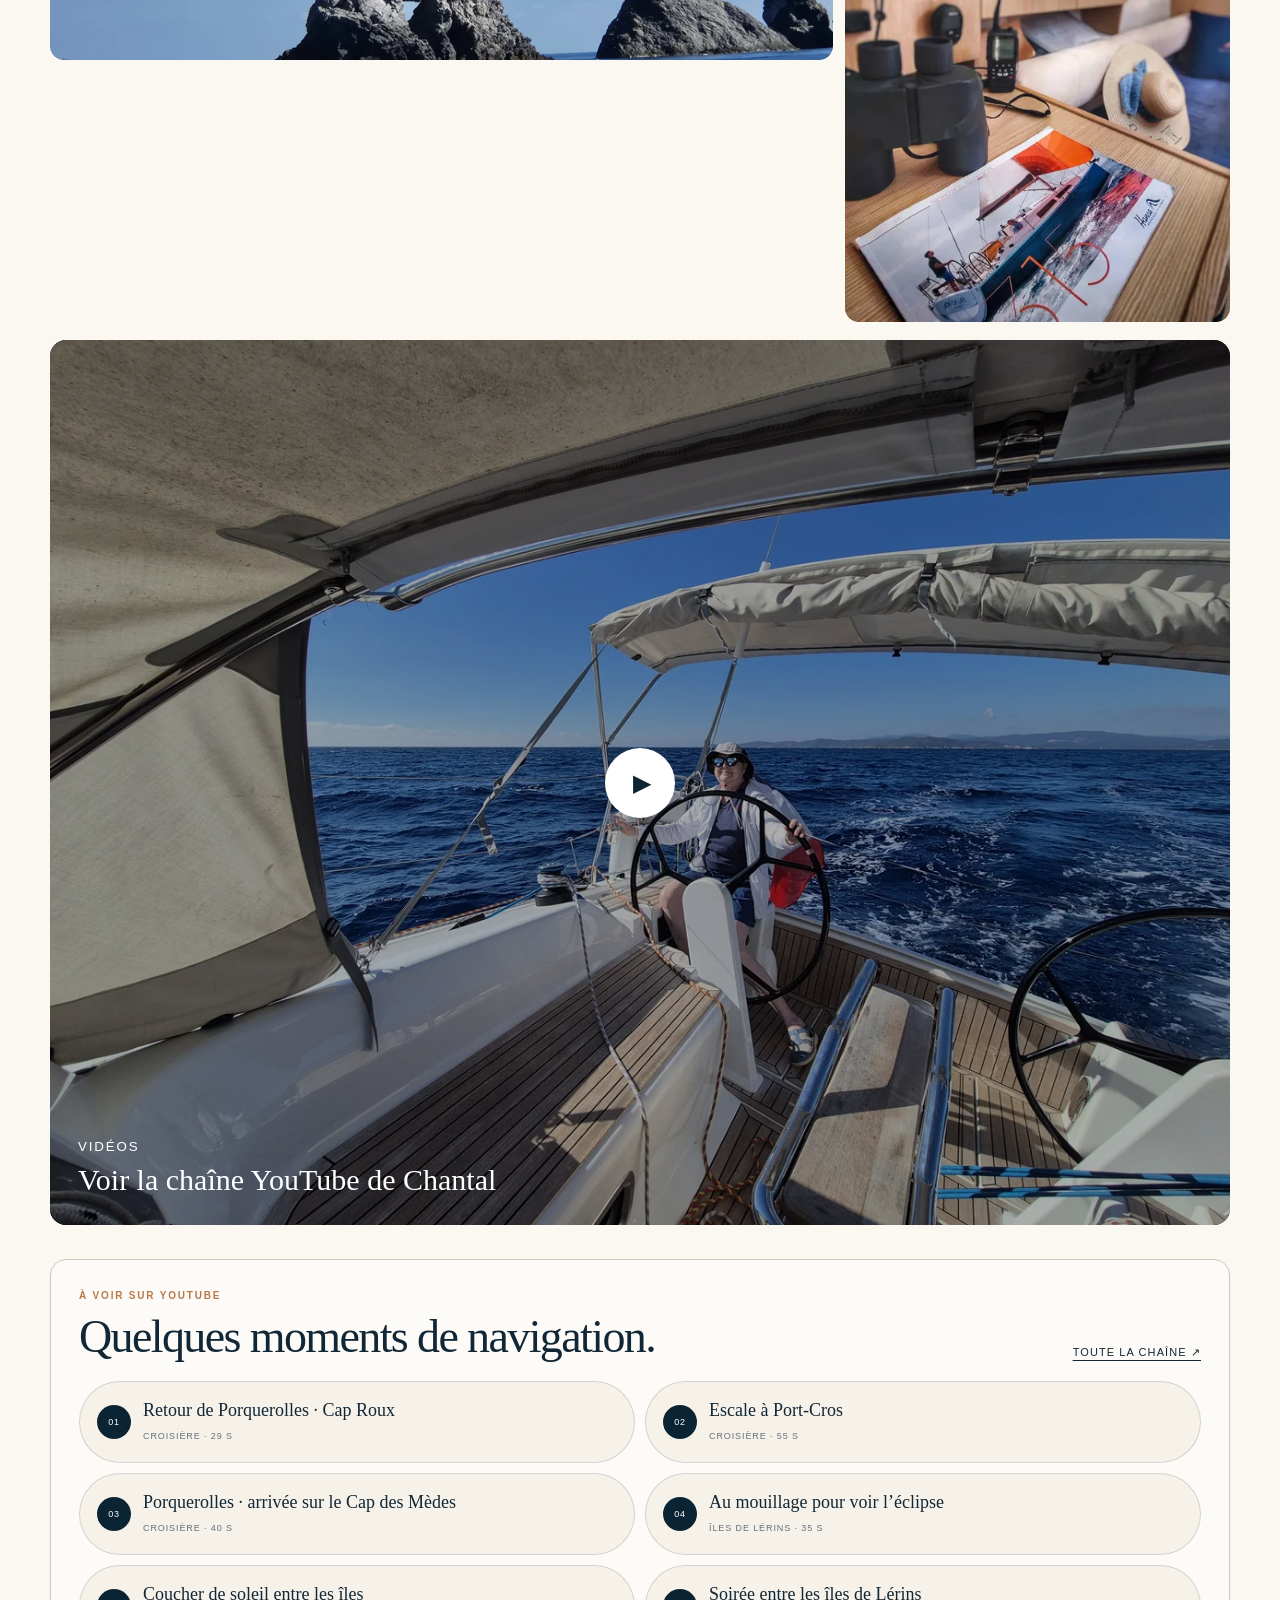
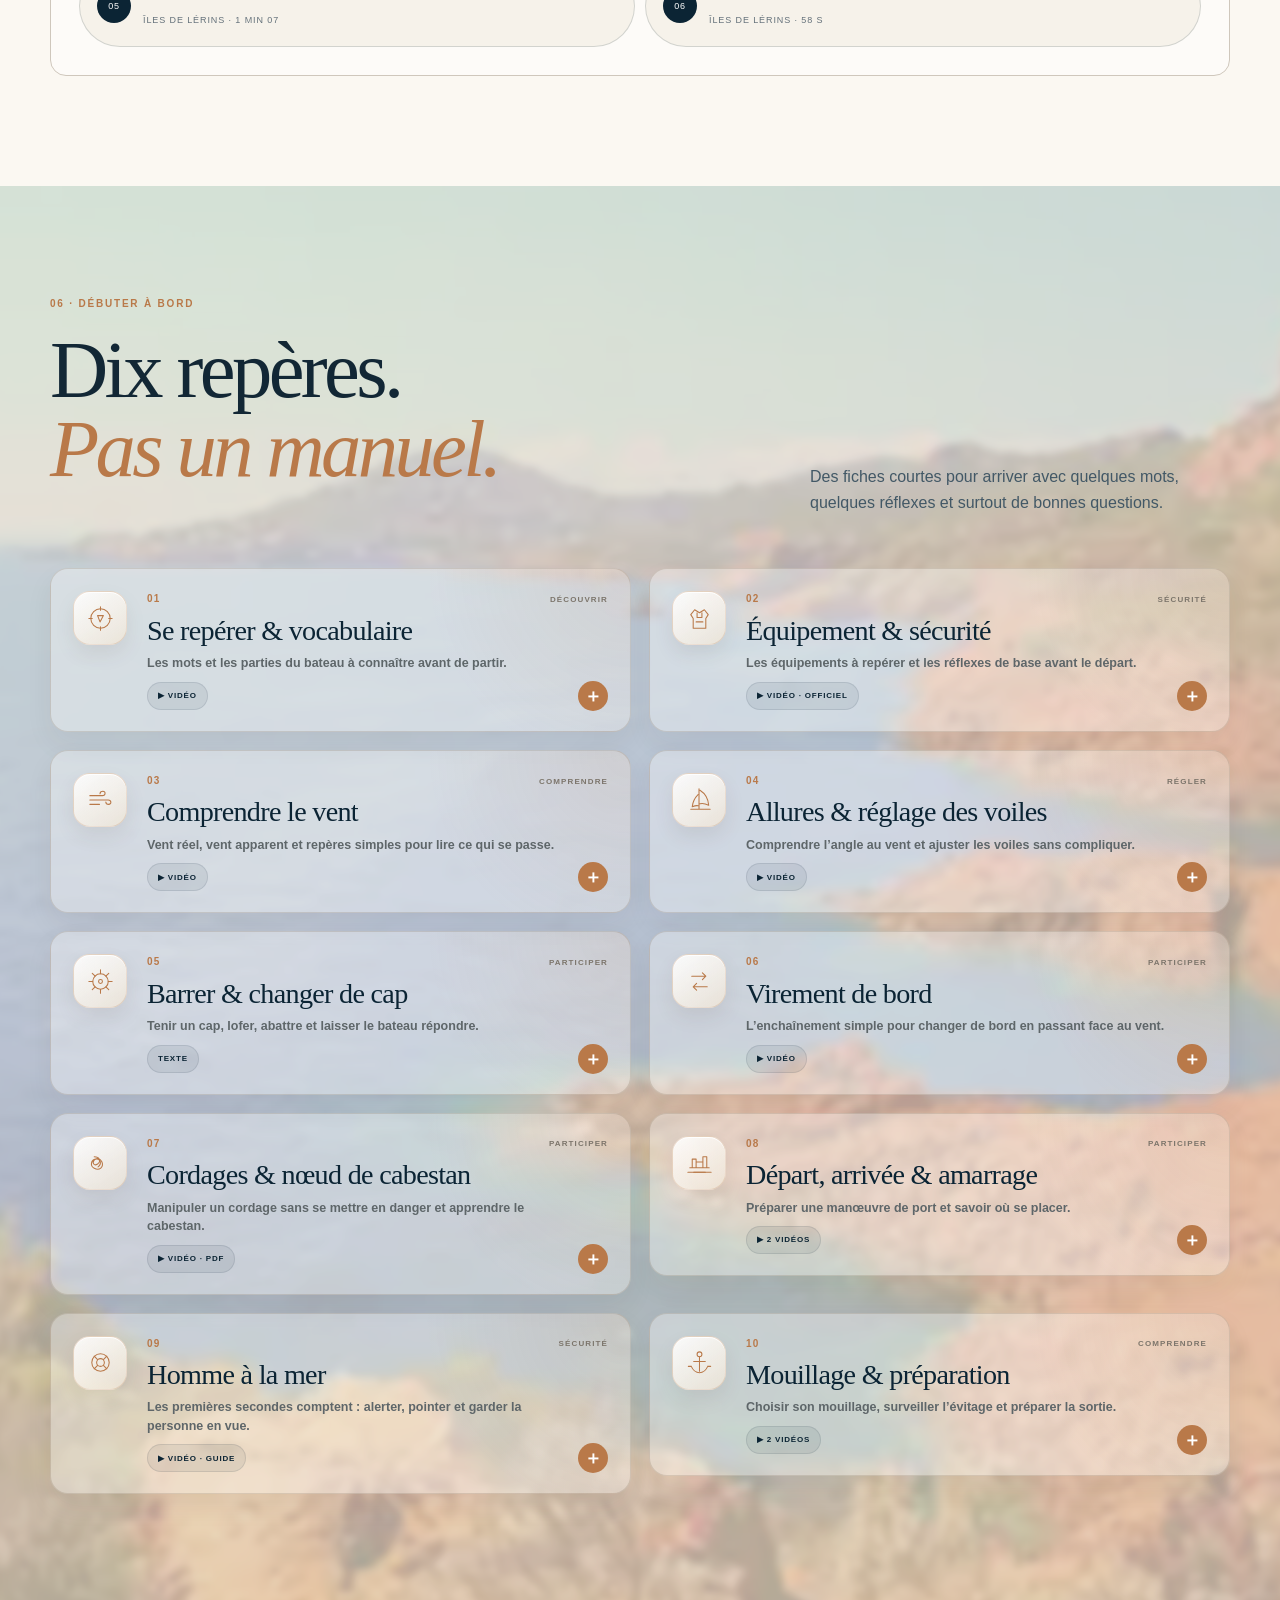
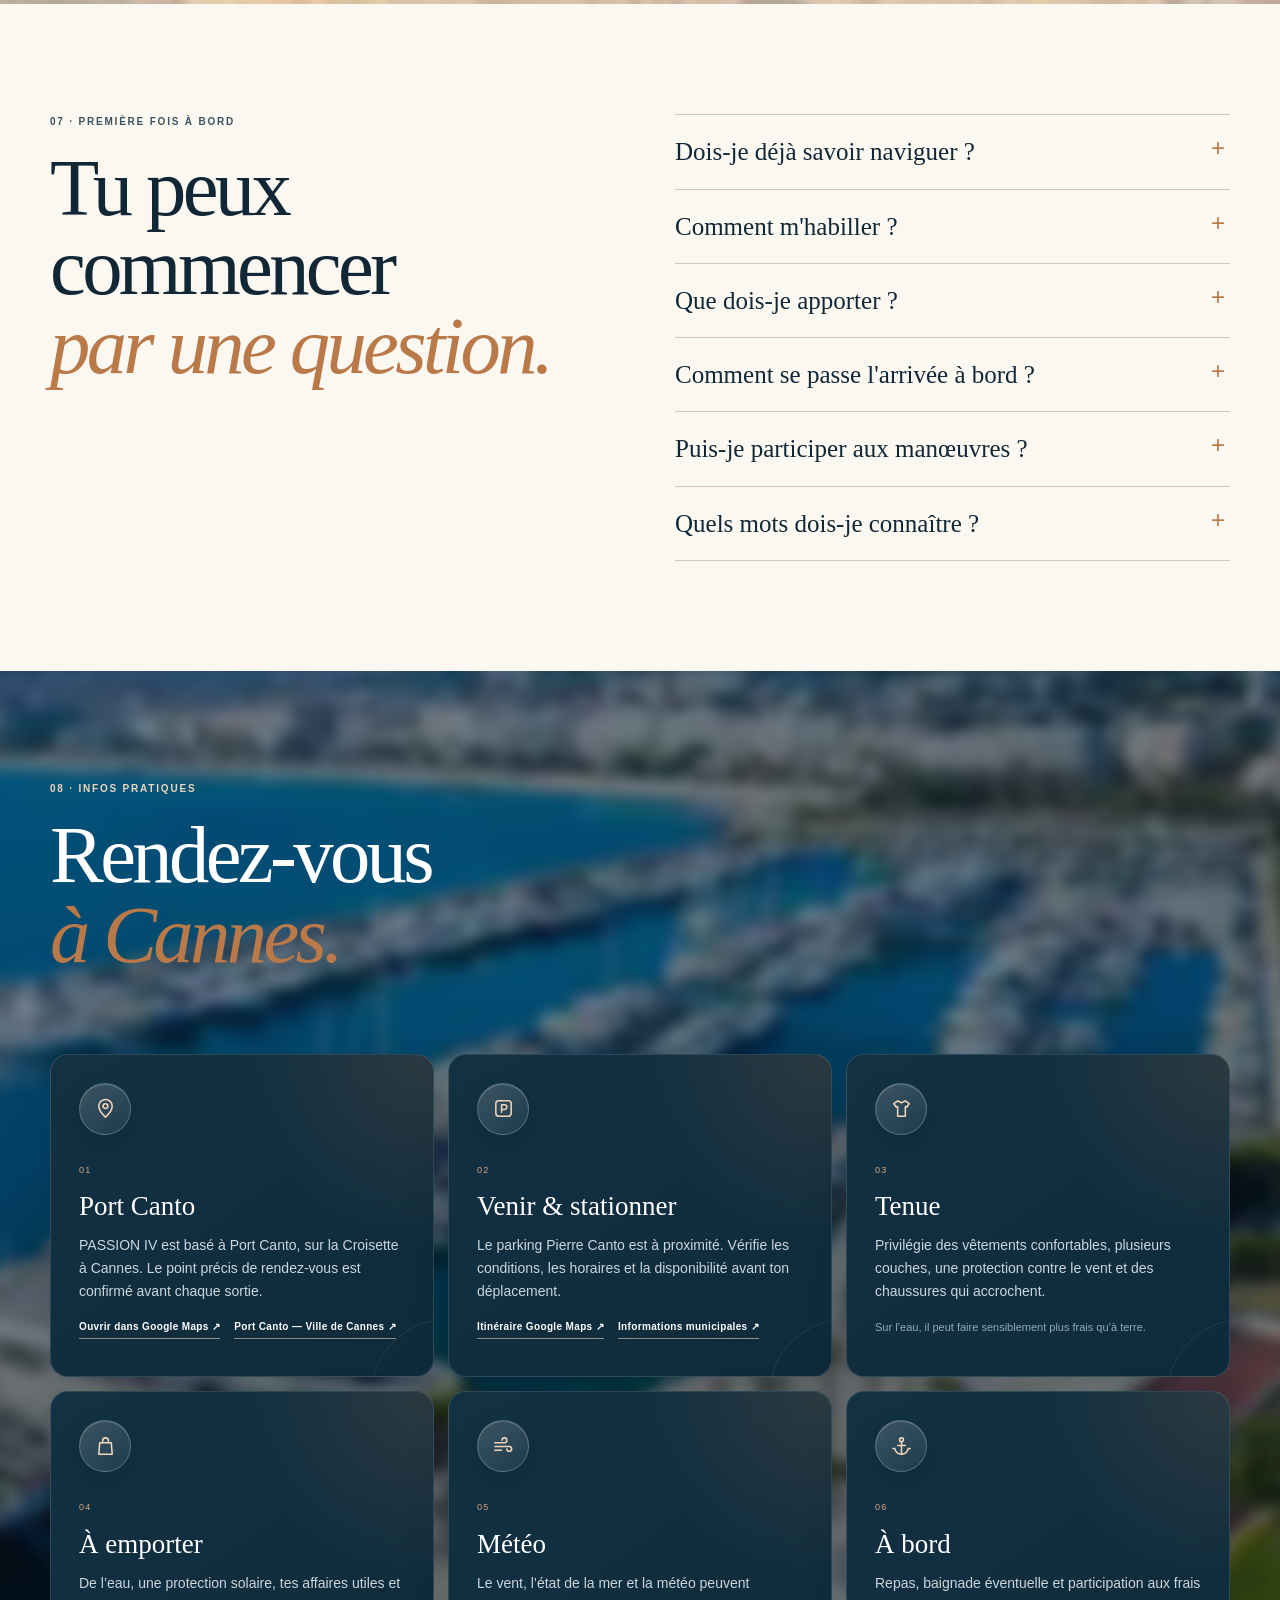
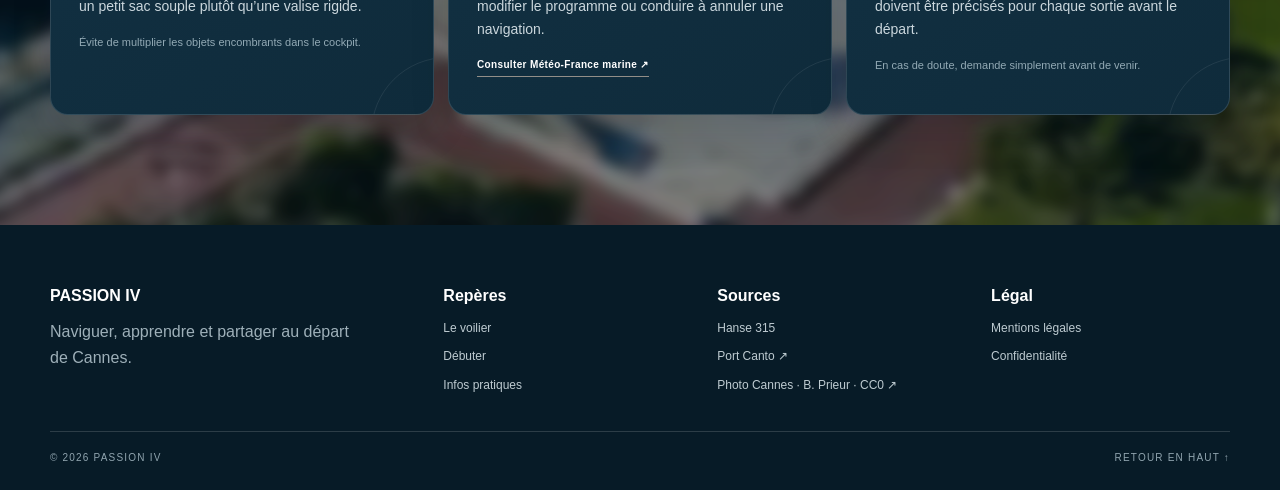
==== commit d5f6bf5f: "PASSION IV: publier la version validée V8" ====
--- a/index.html
+++ b/index.html
@@ -107,9 +107,10 @@
       <div class="container split">
         <div class="copy-block reveal">
           <p class="kicker">01 · L'expérience</p>
-          <h2>La ville derrière.<br><em>La mer devant.</em></h2>
+          <h2 class="animated-section-title"><span class="line">La ville derrière.</span><em><span class="line">La mer devant.</span></em></h2>
           <p>Au bout de la Croisette, Port Canto est le point de départ. On quitte les pontons, la baie s'ouvre et les Îles de Lérins se rapprochent.</p>
-          <p>PASSION IV tient en trois mots : naviguer, comprendre, partager. L'idée n'est pas de faire compliqué, mais de vivre la mer simplement, à bord d'un voilier accessible et vivant.</p>
+          <p>PASSION IV tient en trois mots : naviguer, comprendre, partager.</p>
+          <p>Un voilier à taille humaine pour apprendre, participer et vivre la mer simplement.</p>
           <ul class="clean-list">
             <li>Un voilier personnel, pour naviguer ensemble dans un esprit simple et convivial.</li>
             <li>Des équipiers de niveaux différents peuvent y trouver leur place.</li>
@@ -131,7 +132,7 @@
     <section class="section deep" id="deroule">
       <div class="container">
         <div class="section-head light-text reveal">
-          <div><p class="kicker light">02 · Une sortie, simplement</p><h2>Faire partie<br><em>de la navigation.</em></h2></div>
+          <div><p class="kicker light">02 · Une sortie, simplement</p><h2 class="animated-section-title"><span class="line">Faire partie</span><em><span class="line">de la navigation.</span></em></h2></div>
           <p>Pas besoin de tout savoir avant de monter à bord. L'important est d'écouter, de comprendre son rôle et de participer à son niveau.</p>
         </div>
         <ol class="timeline reveal">
@@ -154,8 +155,8 @@
     <section class="section warm" id="voilier">
       <div class="container">
         <div class="section-head reveal">
-          <div><p class="kicker">03 · Le voilier</p><h2>PASSION IV.<br><em>Hanse 315.</em></h2></div>
-          <p>Un voilier habitable à taille humaine, pensé pour naviguer, apprendre et partager du temps à bord sans superflu.</p>
+          <div><p class="kicker">03 · Le voilier</p><h2 class="animated-section-title"><span class="line">PASSION IV.</span><em><span class="line">Hanse 315.</span></em></h2></div>
+          <p>Un voilier à taille humaine pour naviguer, apprendre et partager.</p>
         </div>
         <div class="boat-facts reveal" aria-label="Repères clés du voilier">
           <div><strong>Hanse 315</strong><span>Le voilier</span></div>
@@ -199,15 +200,14 @@
       <div class="container split chantal-grid">
         <div class="copy-block light-text reveal">
           <p class="kicker light">04 · Chantal</p>
-          <h2>La voile,<br><em>et le plaisir de la partager.</em></h2>
+          <h2 class="animated-section-title"><span class="line">La voile,</span><em><span class="line">et le plaisir de la partager.</span></em></h2>
           <p>Passionnée de voile depuis son enfance, Chantal a navigué sur dériveurs puis sur plusieurs voiliers habitables, comme équipière, propriétaire et chef de bord.</p>
           <p>Avec PASSION IV, elle souhaite partager ses navigations au départ de Cannes, accueillir différents niveaux et aider chacun à progresser.</p>
           <p>Au fil des sorties, l'envie est aussi de constituer un équipage qui aime se retrouver.</p>
         </div>
-        <figure class="media-card portrait-ish reveal">
+        <figure class="media-card portrait-ish reveal chantal-portrait-main">
           <picture>
-            <source srcset="assets/images/logbook-480.webp 480w, assets/images/logbook-960.webp 960w, assets/images/logbook-1600.webp 1600w" sizes="(max-width:820px) 100vw, 40vw">
-            <img src="assets/images/logbook-1600.webp" width="1600" height="2844" alt="Carnet et jumelles à bord de PASSION IV" loading="lazy" decoding="async">
+            <img src="assets/images/chantal-portrait-dark-1600.webp" width="1000" height="750" alt="Chantal à la barre de PASSION IV" loading="lazy" decoding="async">
           </picture>
         </figure>
       </div>
@@ -215,30 +215,47 @@
 
     <section class="section warm" id="galerie">
       <div class="container">
-        <div class="section-head reveal">
-          <div><p class="kicker">05 · Galerie</p><h2>Le bateau.<br><em>La mer.<br>Les îles de Lérins.</em></h2></div>
+        <div class="section-head gallery-title-head">
+          <div>
+            <p class="kicker">05 · Galerie</p>
+            <h2 class="gallery-animated-title animated-section-title"><span class="line">Le bateau.</span><em><span class="line">La mer.</span><span class="line lerins-accent">Les îles de Lérins.</span></em></h2>
+          </div>
         </div>
         <div class="gallery-grid reveal" id="galleryGrid">
           <button class="gallery-item tall" data-src="assets/images/drone-1920.webp" data-alt="PASSION IV vu du ciel" data-caption="PASSION IV vu du ciel">
             <img src="assets/images/drone-640.webp" srcset="assets/images/drone-640.webp 640w, assets/images/drone-1280.webp 1280w, assets/images/drone-1920.webp 1920w" sizes="(max-width:760px) 100vw, 34vw" width="1920" height="2844" alt="PASSION IV vu du ciel" loading="lazy" decoding="async">
           </button>
+
           <button class="gallery-item wide" data-src="assets/images/lerins-1920.webp" data-alt="Les Îles de Lérins vues depuis la mer" data-caption="Les Îles de Lérins">
             <img src="assets/images/lerins-640.webp" srcset="assets/images/lerins-640.webp 640w, assets/images/lerins-1280.webp 1280w, assets/images/lerins-1920.webp 1920w" sizes="(max-width:760px) 100vw, 64vw" width="1920" height="1080" alt="Les Îles de Lérins vues depuis la mer" loading="lazy" decoding="async">
           </button>
+
+          <button class="gallery-item" data-src="assets/images/chantal-portrait-blue-1600.webp" data-alt="Chantal à la barre de PASSION IV" data-caption="Chantal à la barre">
+            <img src="assets/images/chantal-portrait-blue-1600.webp" width="480" height="360" alt="Chantal à la barre de PASSION IV" loading="lazy" decoding="async">
+          </button>
+
+          <button class="gallery-item tall" data-src="assets/images/underwater-1440.webp" data-alt="Nom PASSION IV vu sous l'eau" data-caption="Sous la ligne de flottaison">
+            <img src="assets/images/underwater-480.webp" srcset="assets/images/underwater-480.webp 480w, assets/images/underwater-960.webp 960w, assets/images/underwater-1440.webp 1440w" sizes="(max-width:760px) 100vw, 32vw" width="1440" height="1920" alt="Nom PASSION IV vu sous l'eau" loading="lazy" decoding="async">
+          </button>
+
+          <button class="gallery-item wide" data-src="assets/images/waterline-1600.webp" data-alt="PASSION IV au mouillage vu au ras de l'eau" data-caption="Au mouillage">
+            <img src="assets/images/waterline-480.webp" srcset="assets/images/waterline-480.webp 480w, assets/images/waterline-960.webp 960w, assets/images/waterline-1600.webp 1600w" sizes="(max-width:760px) 100vw, 64vw" width="1600" height="1067" alt="PASSION IV au mouillage vu au ras de l'eau" loading="lazy" decoding="async">
+          </button>
+
           <button class="gallery-item" data-src="assets/images/helm-1600.webp" data-alt="Vue depuis la barre de PASSION IV" data-caption="À la barre">
             <img src="assets/images/helm-480.webp" srcset="assets/images/helm-480.webp 480w, assets/images/helm-960.webp 960w, assets/images/helm-1600.webp 1600w" sizes="(max-width:760px) 100vw, 32vw" width="1600" height="1067" alt="Vue depuis la barre de PASSION IV" loading="lazy" decoding="async">
           </button>
-          <button class="gallery-item tall" data-src="assets/images/underwater-1440.webp" data-alt="Nom PASSION IV vu sous l'eau" data-caption="Sous la ligne de flottaison">
-            <img src="assets/images/underwater-480.webp" srcset="assets/images/underwater-480.webp 480w, assets/images/underwater-960.webp 960w, assets/images/underwater-1440.webp 1440w" sizes="(max-width:760px) 100vw, 32vw" width="1440" height="1920" alt="Nom PASSION IV vu sous l'eau" loading="lazy" decoding="async">
-          </button>
-          <button class="gallery-item wide" data-src="assets/images/waterline-1600.webp" data-alt="PASSION IV au mouillage vu au ras de l'eau" data-caption="Au mouillage">
-            <img src="assets/images/waterline-480.webp" srcset="assets/images/waterline-480.webp 480w, assets/images/waterline-960.webp 960w, assets/images/waterline-1600.webp 1600w" sizes="(max-width:760px) 100vw, 64vw" width="1600" height="1067" alt="PASSION IV au mouillage vu au ras de l'eau" loading="lazy" decoding="async">
-          </button>
+
           <button class="gallery-item" data-src="assets/images/jaune-garde-1920.webp" data-alt="Tourelle de la Jaune Garde vue depuis la mer" data-caption="La Jaune Garde">
             <img src="assets/images/jaune-garde-640.webp" srcset="assets/images/jaune-garde-640.webp 640w, assets/images/jaune-garde-1920.webp 1920w" sizes="(max-width:760px) 100vw, 32vw" width="1920" height="1440" alt="Tourelle de la Jaune Garde vue depuis la mer" loading="lazy" decoding="async">
           </button>
+
           <button class="gallery-item wide" data-src="assets/images/les-medes-1920.webp" data-alt="Les Médès vus depuis la mer" data-caption="Les Médès">
             <img src="assets/images/les-medes-640.webp" srcset="assets/images/les-medes-640.webp 640w, assets/images/les-medes-1920.webp 1920w" sizes="(max-width:760px) 100vw, 64vw" width="1920" height="1440" alt="Les Médès vus depuis la mer" loading="lazy" decoding="async">
+          </button>
+
+          <button class="gallery-item tall" data-src="assets/images/logbook-1600.webp" data-alt="Carnet et jumelles à bord de PASSION IV" data-caption="Carnet et jumelles">
+            <img src="assets/images/logbook-480.webp" srcset="assets/images/logbook-480.webp 480w, assets/images/logbook-960.webp 960w, assets/images/logbook-1600.webp 1600w" sizes="(max-width:760px) 100vw, 32vw" width="1600" height="2844" alt="Carnet et jumelles à bord de PASSION IV" loading="lazy" decoding="async">
           </button>
         </div>
 
@@ -271,10 +288,10 @@
       </div>
     </section>
 
-    <section class="section sand" id="debuter">
+    <section class="section sand manual-scene" id="debuter">
       <div class="container">
         <div class="section-head reveal">
-          <div><p class="kicker">06 · Débuter à bord</p><h2>Dix repères.<br><em>Pas un manuel.</em></h2></div>
+          <div><p class="kicker">06 · Débuter à bord</p><h2 class="animated-section-title"><span class="line">Dix repères.</span><em><span class="line">Pas un manuel.</span></em></h2></div>
           <p>Des fiches courtes pour arriver avec quelques mots, quelques réflexes et surtout de bonnes questions.</p>
         </div>
         <div class="lesson-grid reveal">
@@ -445,7 +462,7 @@
       <div class="container split top-align">
         <div class="copy-block reveal">
           <p class="kicker">07 · Première fois à bord</p>
-          <h2>Tu peux commencer<br><em>par une question.</em></h2>
+          <h2 class="animated-section-title"><span class="line">Tu peux commencer</span><em><span class="line">par une question.</span></em></h2>
         </div>
         <div class="faq reveal">
           <details><summary>Dois-je déjà savoir naviguer ?</summary><p>Chantal souhaite réunir des équipiers de différents niveaux. Signale simplement ton expérience et tes questions. La participation et le programme se décident selon les conditions et les personnes à bord.</p></details>
@@ -458,10 +475,10 @@
       </div>
     </section>
 
-    <section class="section deep" id="pratique">
+    <section class="section deep practical-scene" id="pratique">
       <div class="container">
         <div class="section-head light-text reveal">
-          <div><p class="kicker light">08 · Infos pratiques</p><h2>Rendez-vous<br><em>à Cannes.</em></h2></div>
+          <div><p class="kicker light">08 · Infos pratiques</p><h2 class="animated-section-title"><span class="line">Rendez-vous</span><em><span class="line">à Cannes.</span></em></h2></div>
         </div>
         <div class="practical-grid reveal">
           <article><div class="practical-icon" aria-hidden="true"><svg viewBox="0 0 24 24"><path d="M12 21s7-6.2 7-11.5A7 7 0 0 0 5 9.5C5 14.8 12 21 12 21z"/><circle cx="12" cy="9.5" r="2.5"/></svg></div><span>01</span><h3>Port Canto</h3><p>PASSION IV est basé à Port Canto, sur la Croisette à Cannes. Le point précis de rendez-vous est confirmé avant chaque sortie.</p><div class="practical-links"><a href="https://www.google.com/maps/search/?api=1&query=Port+Canto+Cannes" target="_blank" rel="noreferrer">Ouvrir dans Google Maps ↗</a><a href="https://www.cannes.com/fr/cadre-de-vie/plages-mer-nautisme/ports-de-cannes/port-canto.html" target="_blank" rel="noreferrer">Port Canto — Ville de Cannes ↗</a></div></article>
@@ -497,4 +514,4 @@
 
   <script src="assets/js/site.js" defer></script>
 </body>
-</html>
+</html>
--- a/assets/css/styles.css
+++ b/assets/css/styles.css
@@ -790,3 +790,93 @@
     .bay-scene img{animation:bay-zoom linear backwards;animation-timeline:view();animation-range:entry 0% entry 100%}
   }
 }
+
+/* GALERIE — cadrage Îles de Lérins : montrer davantage la mer */
+.gallery-item[data-src="assets/images/lerins-1920.webp"] img{object-position:center 78%}
+
+
+/* Section Chantal */
+.chantal-portrait-main img{object-position:68% 42%}
+@media (max-width:820px){
+  .chantal-portrait-main img{object-position:62% 42%}
+}
+
+
+/* Port Canto en fond doux derrière les cartes pratiques */
+.practical-scene{position:relative;overflow:hidden;isolation:isolate}
+.practical-scene::before{
+  content:"";
+  position:absolute;
+  inset:-2%;
+  background:url('../images/port-canto-bg-1600.webp') center center / cover no-repeat;
+  filter:blur(6px) saturate(1.08) brightness(.88);
+  transform:scale(1.055);
+  opacity:.86;
+  z-index:0;
+}
+.practical-scene::after{
+  content:"";
+  position:absolute;
+  inset:0;
+  background:rgba(8,28,40,.32);
+  z-index:0;
+}
+.practical-scene .container{position:relative;z-index:1}
+@media (max-width:960px){
+  .practical-scene::before{
+    filter:blur(5px) saturate(1.05) brightness(.86);
+    opacity:.84;
+  }
+  .practical-scene::after{background:rgba(8,28,40,.38)}
+}
+
+/* Animation des grands titres de section */
+.animated-section-title{overflow:visible}
+.animated-section-title .line{
+  display:block;
+  opacity:0;
+  transform:translateY(42px);
+  filter:blur(7px);
+}
+.animated-section-title.title-visible .line{
+  animation:title-line-in .95s cubic-bezier(.16,.72,.2,1) both;
+}
+.animated-section-title.title-visible>.line{animation-delay:.04s}
+.animated-section-title.title-visible em .line:nth-child(1){animation-delay:.30s}
+.animated-section-title.title-visible em .line:nth-child(2){animation-delay:.56s}
+@keyframes title-line-in{
+  0%{opacity:0;transform:translateY(42px);filter:blur(7px)}
+  55%{opacity:1}
+  100%{opacity:1;transform:translateY(0);filter:blur(0)}
+}
+.gallery-title-head{margin-bottom:8px}
+.lerins-accent{display:inline-block}
+@media (prefers-reduced-motion:reduce){
+  .animated-section-title .line{opacity:1;transform:none;filter:none}
+  .animated-section-title.title-visible .line{animation:none}
+}
+
+
+/* Débuter à bord — fond Estérel volontairement très flou */
+.manual-scene{position:relative;overflow:hidden;isolation:isolate}
+.manual-scene::before{
+  content:"";
+  position:absolute;
+  inset:-34px;
+  z-index:0;
+  background:
+    linear-gradient(rgba(229,218,201,.72),rgba(229,218,201,.72)),
+    url('../images/esterel-blur-bg-1600.webp') center center / cover no-repeat;
+  filter:blur(3px) saturate(.92);
+  transform:scale(1.08);
+  opacity:.92;
+}
+.manual-scene .container{position:relative;z-index:1}
+@media(max-width:960px){
+  .manual-scene::before{
+    background:
+      linear-gradient(rgba(229,218,201,.74),rgba(229,218,201,.74)),
+      url('../images/esterel-blur-bg-1600.webp') center center / cover no-repeat;
+    filter:blur(2.5px) saturate(.9);
+  }
+}
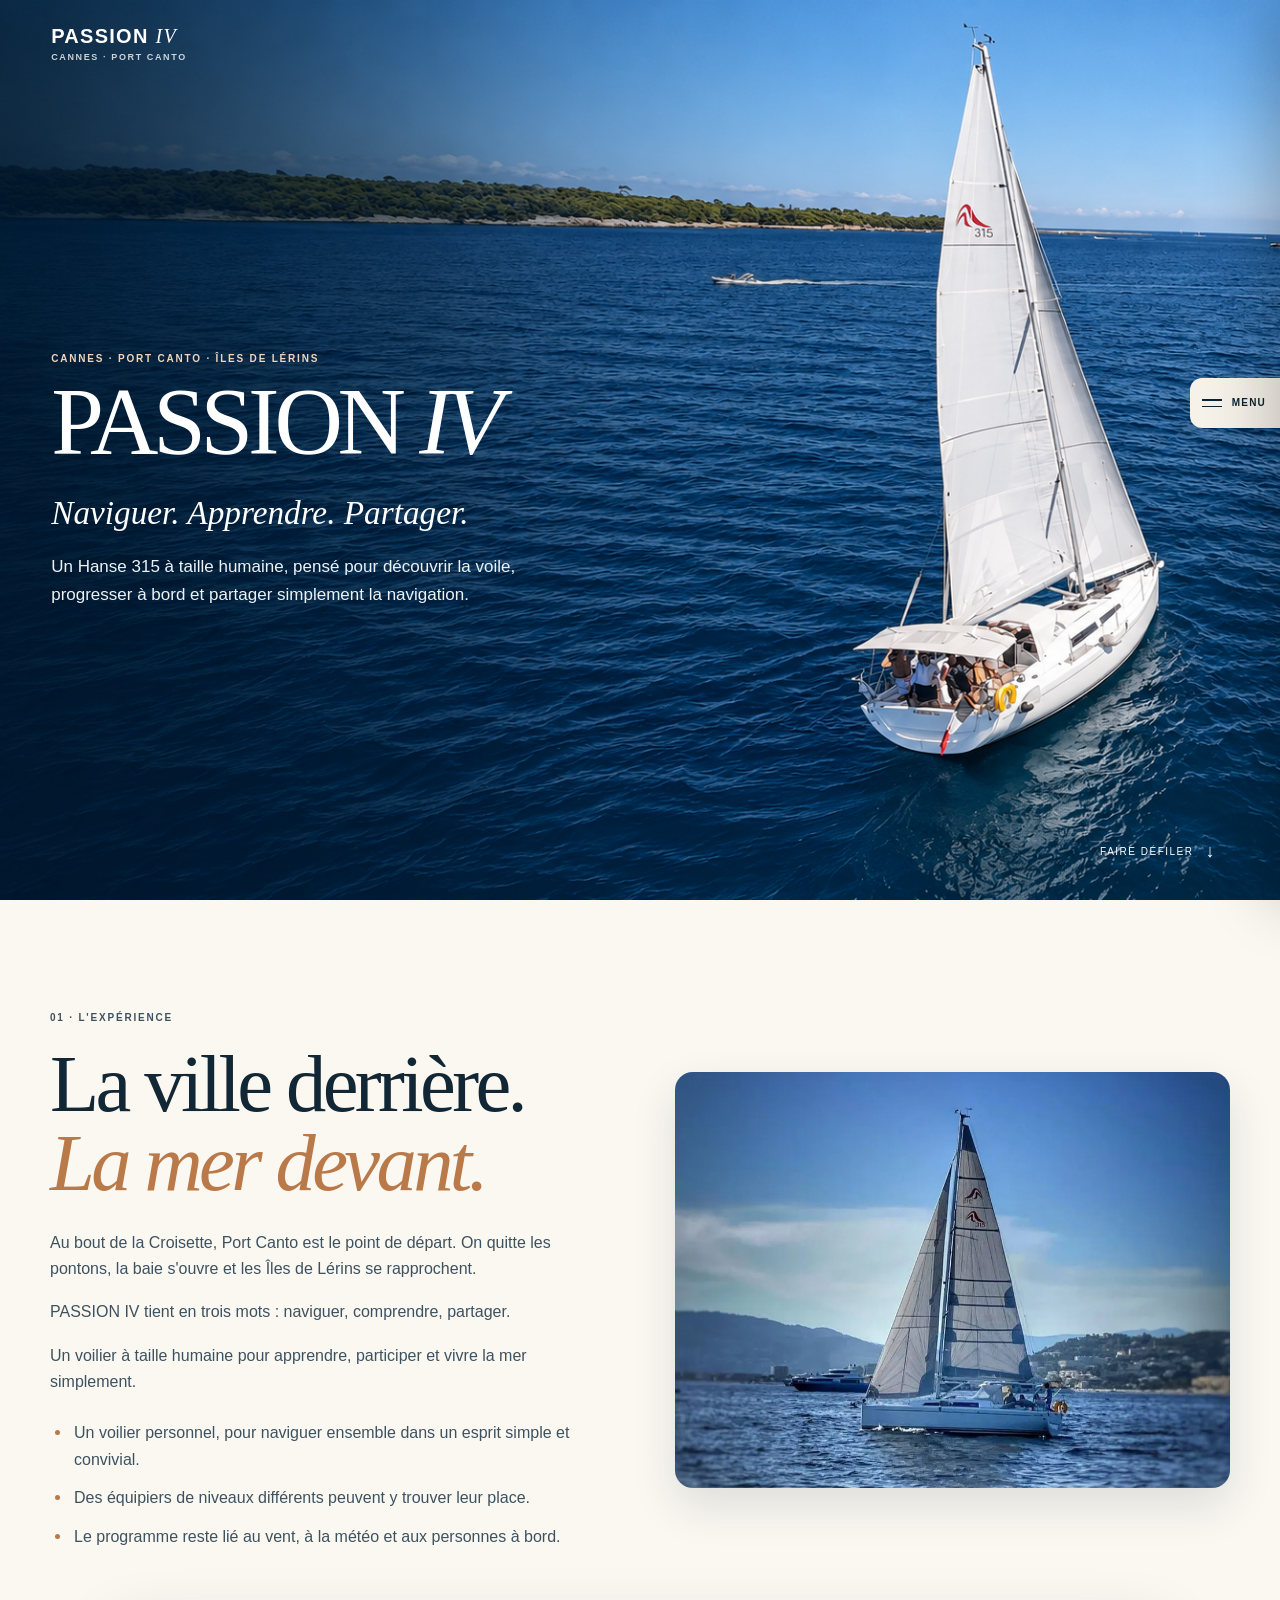
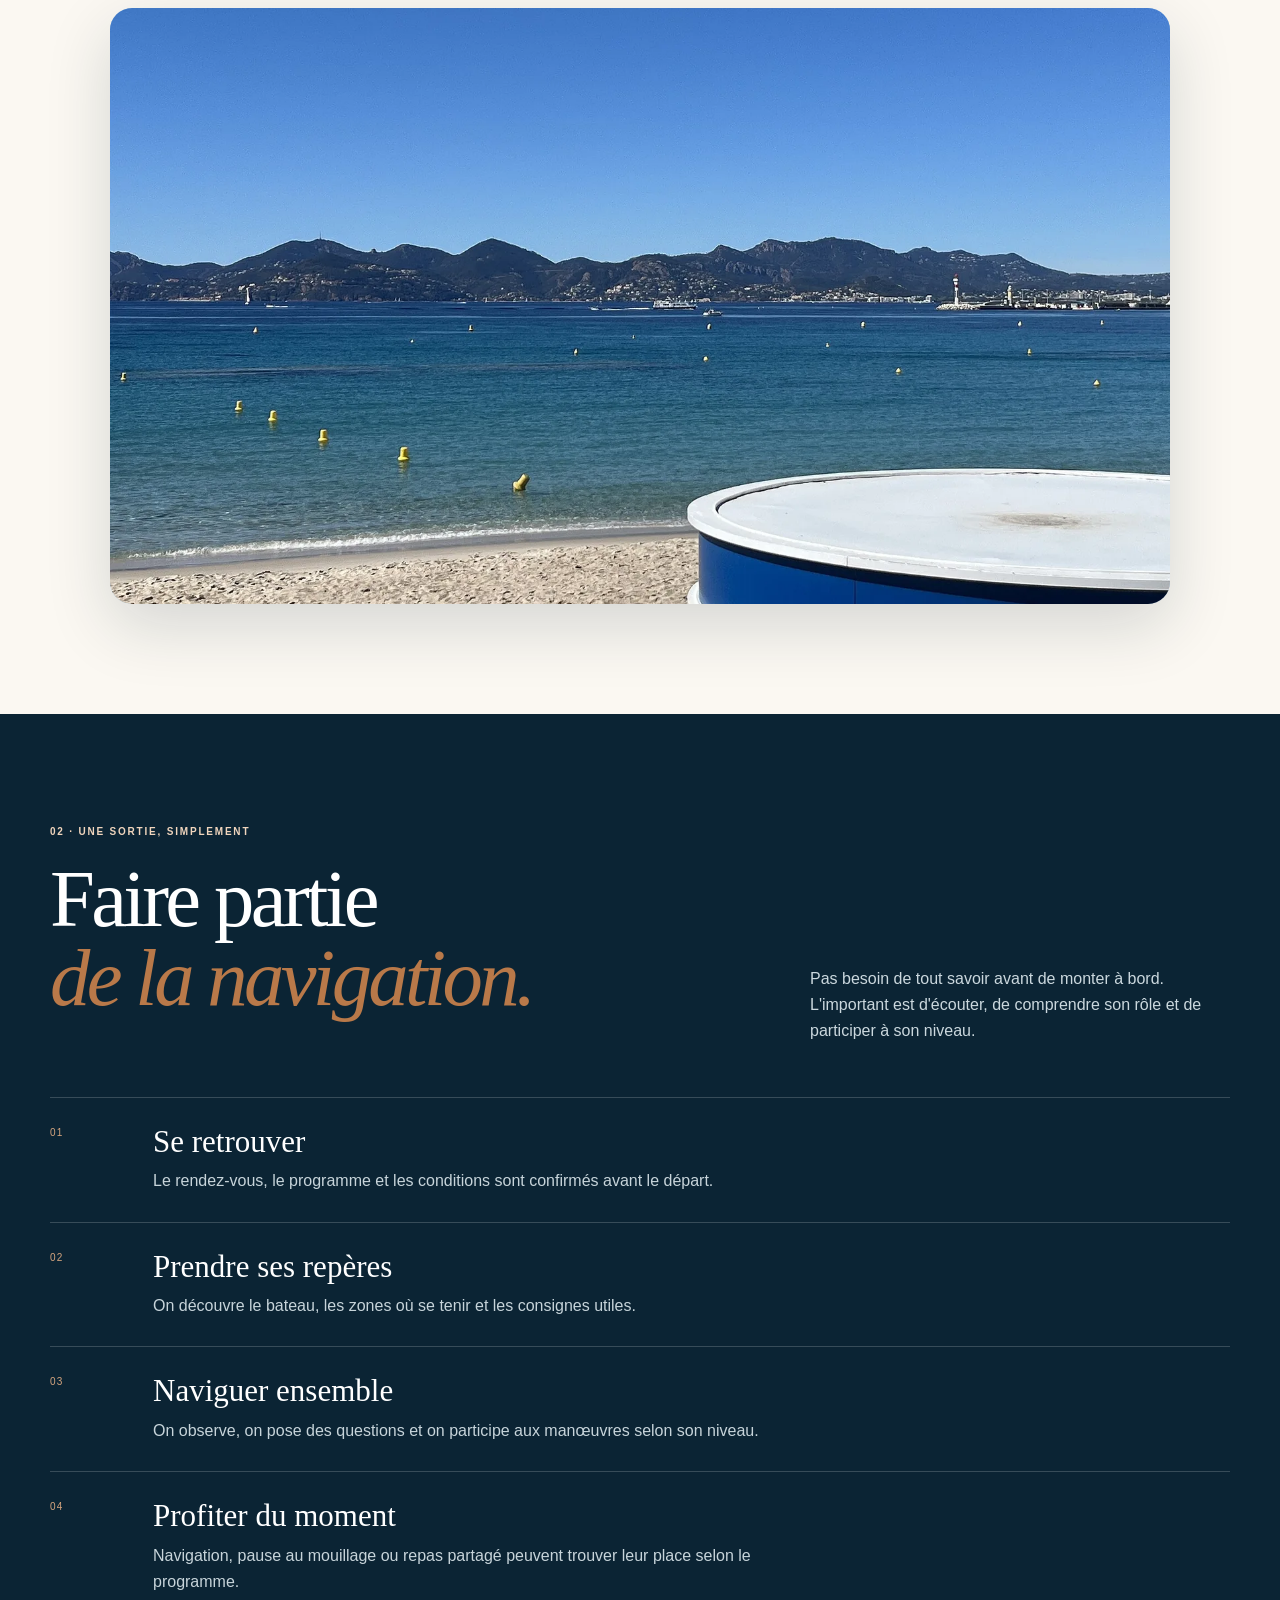
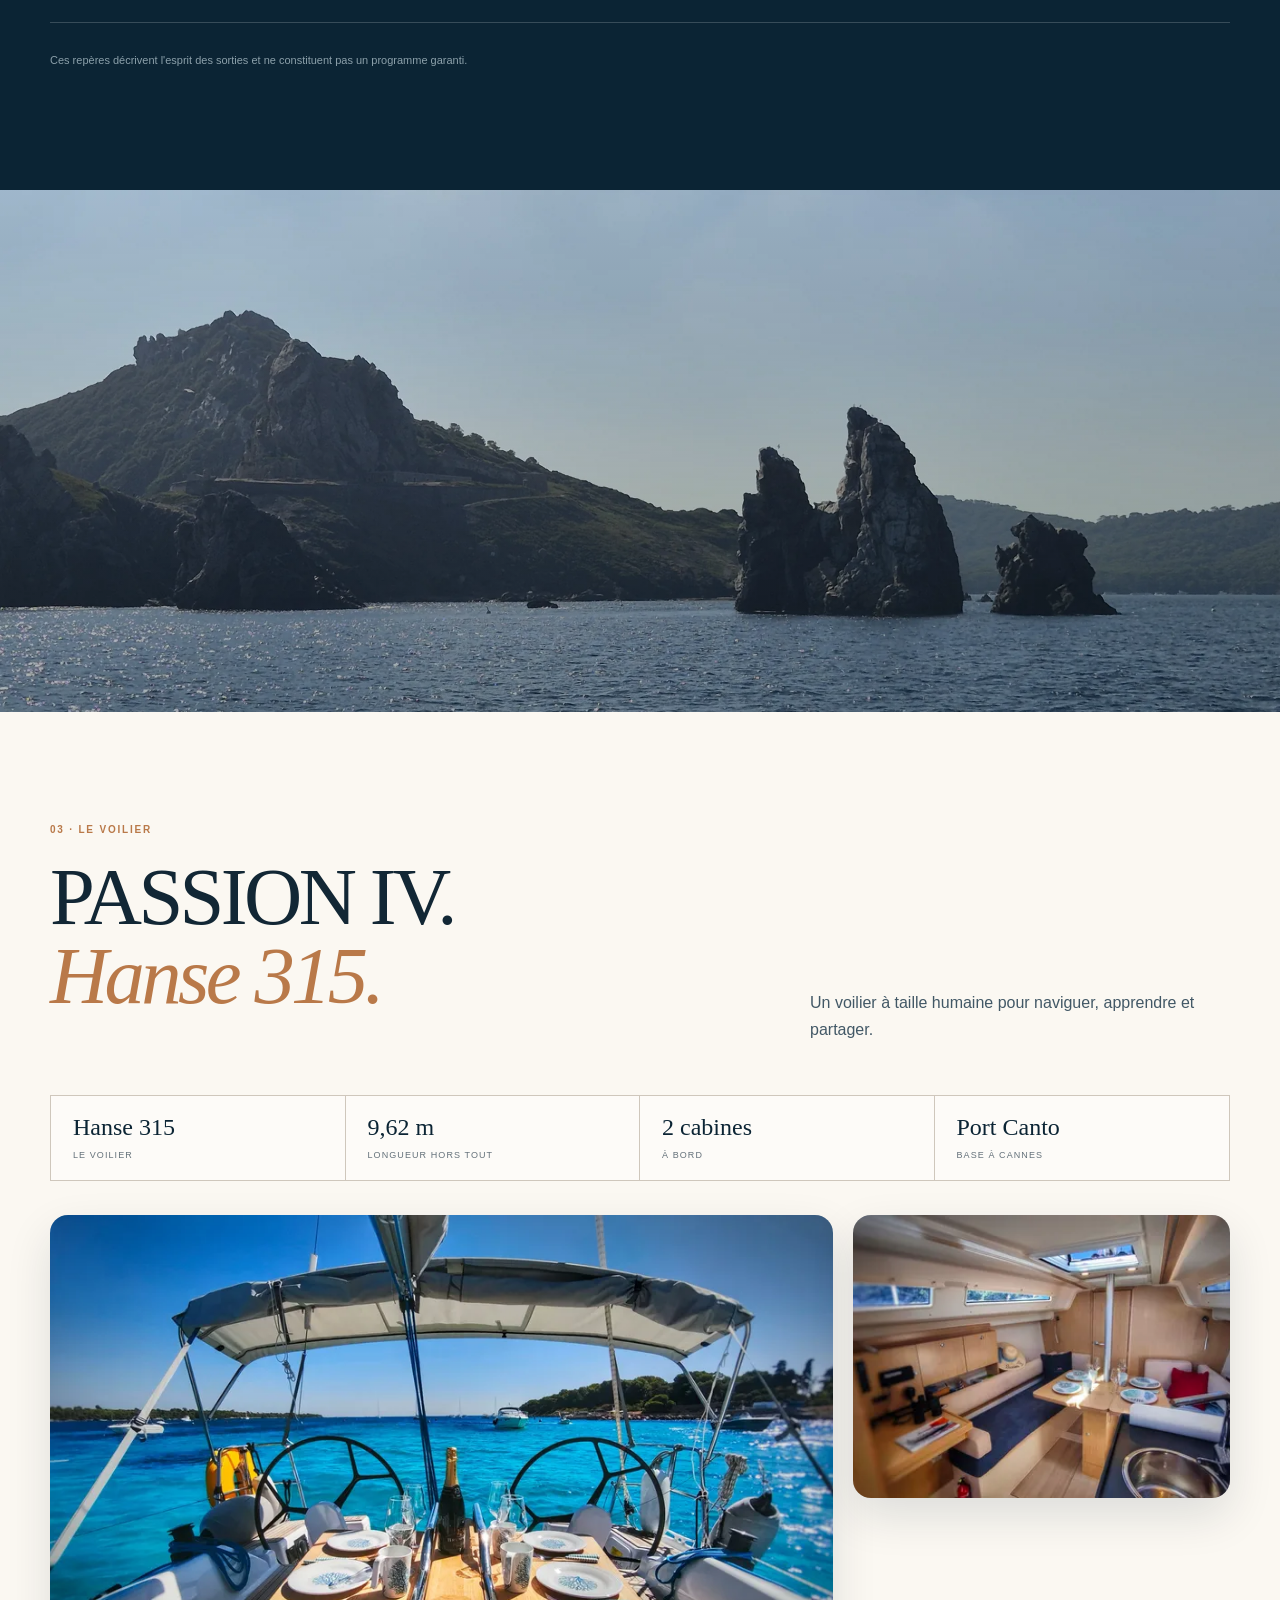
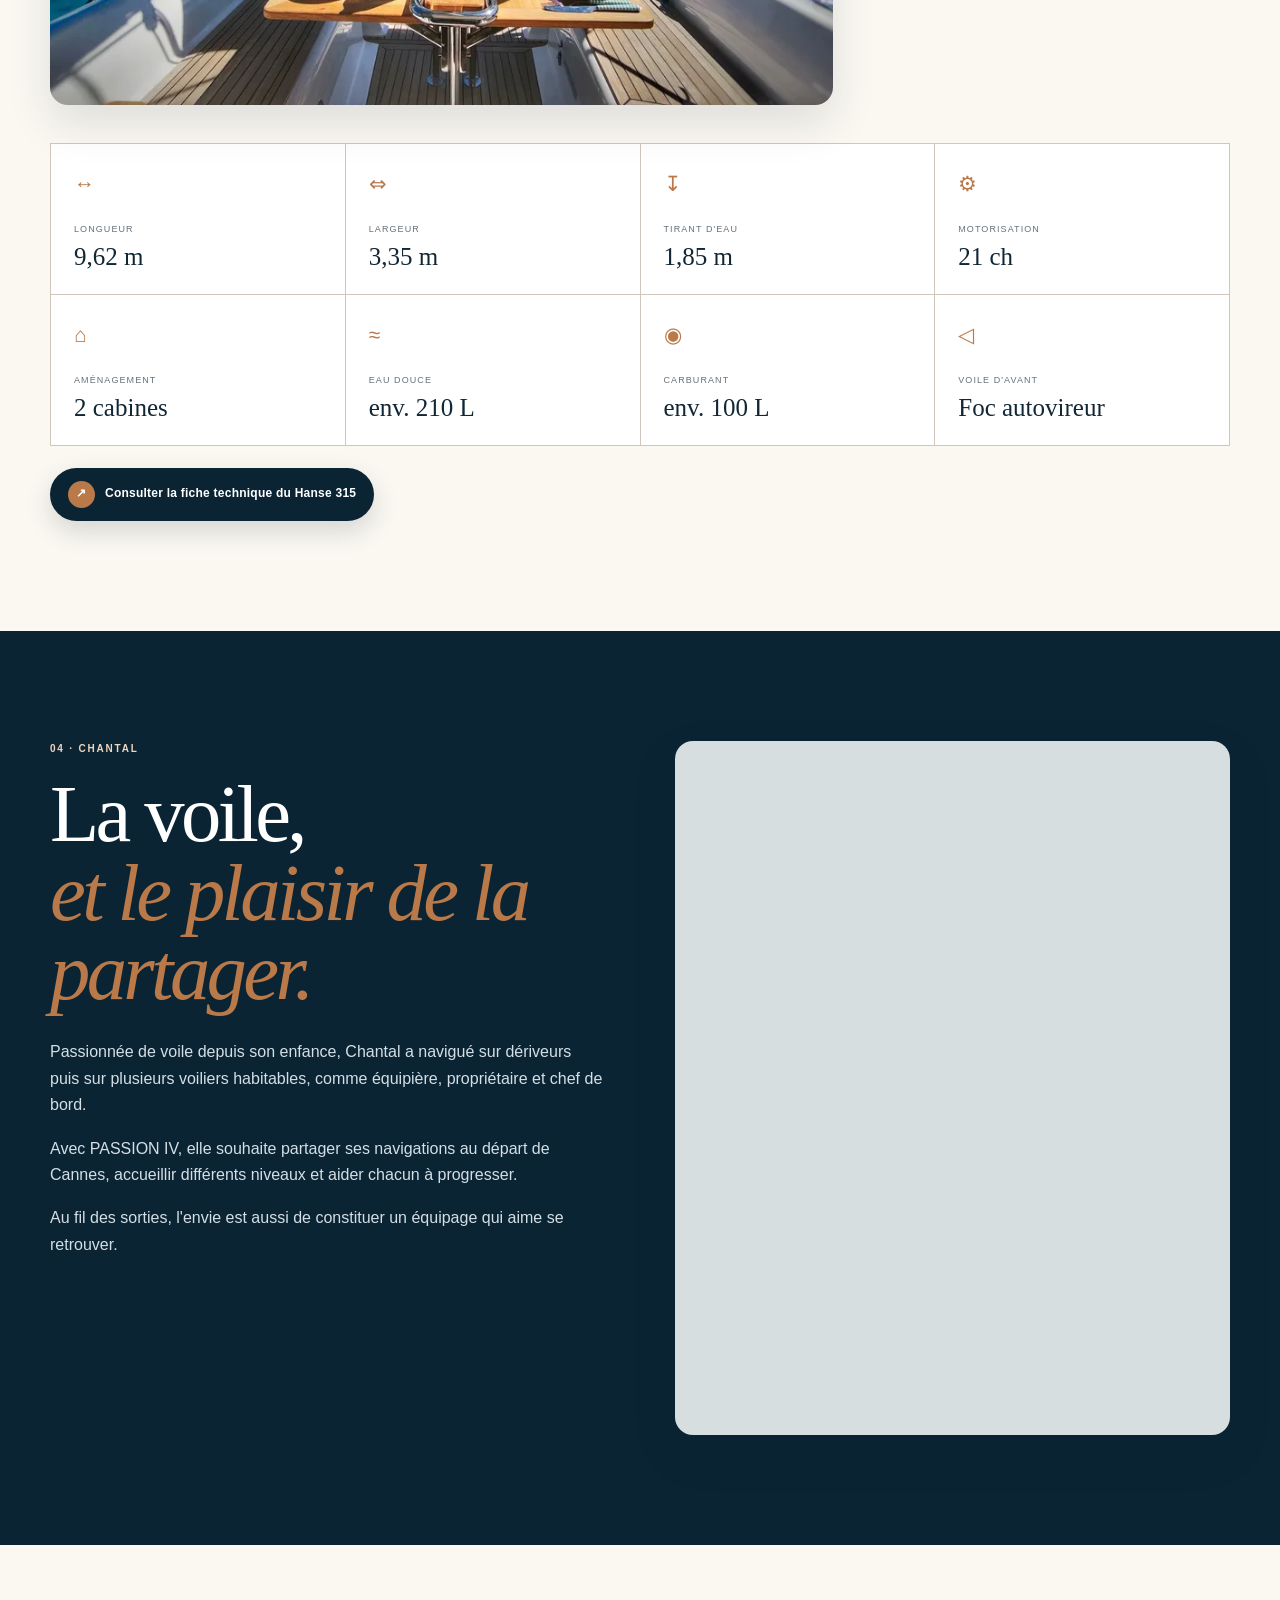
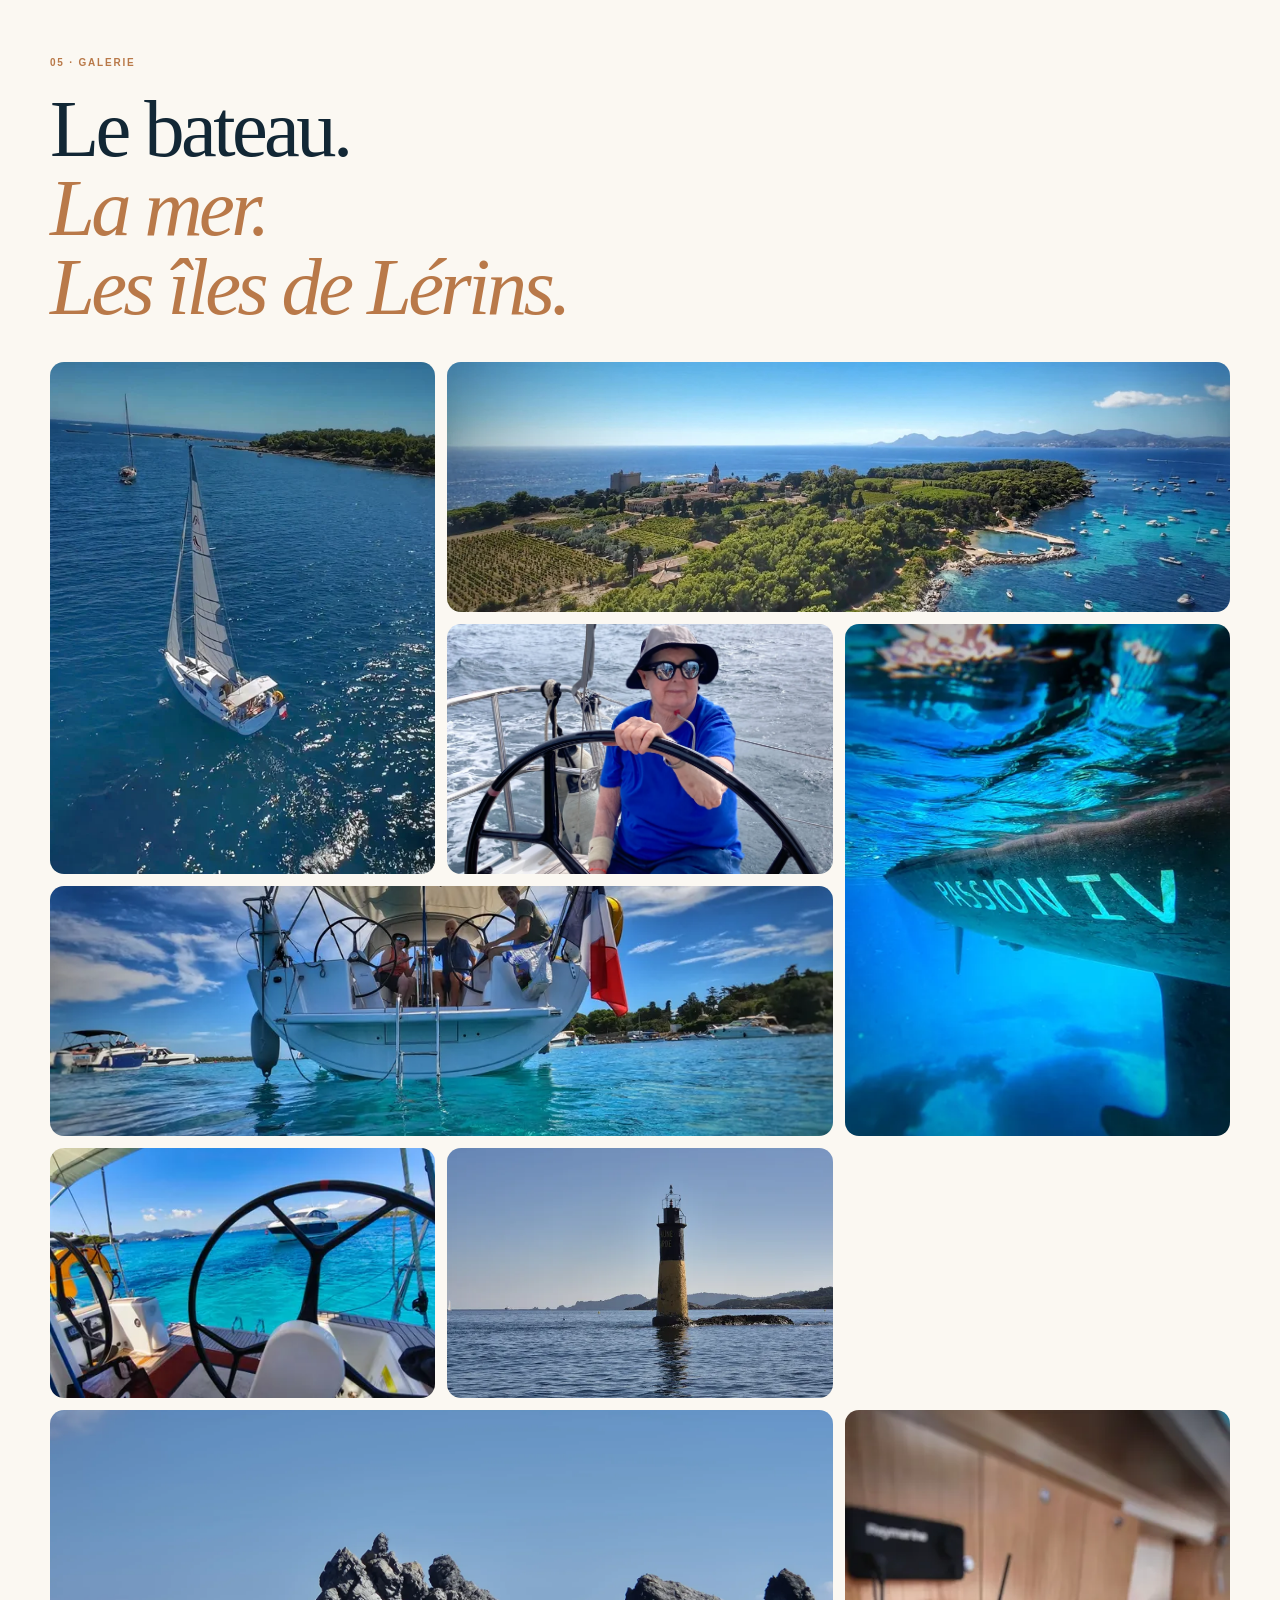
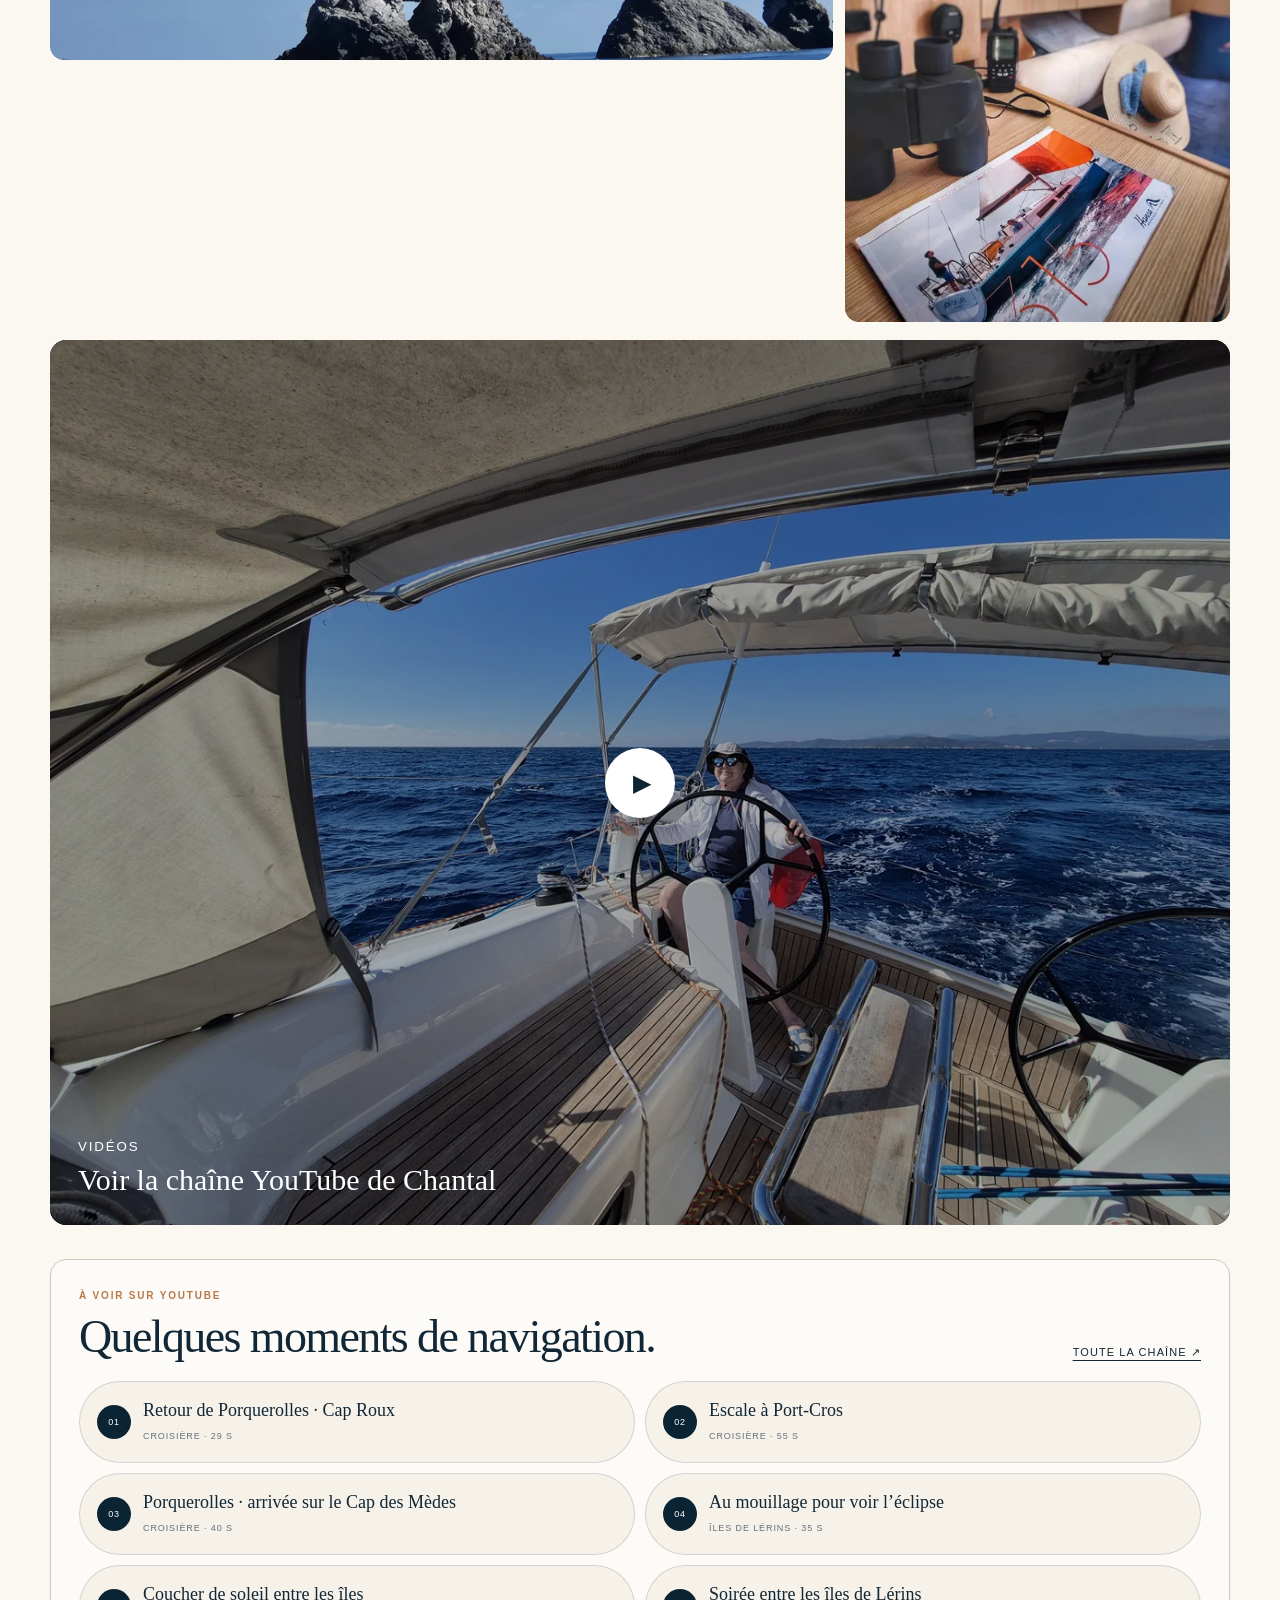
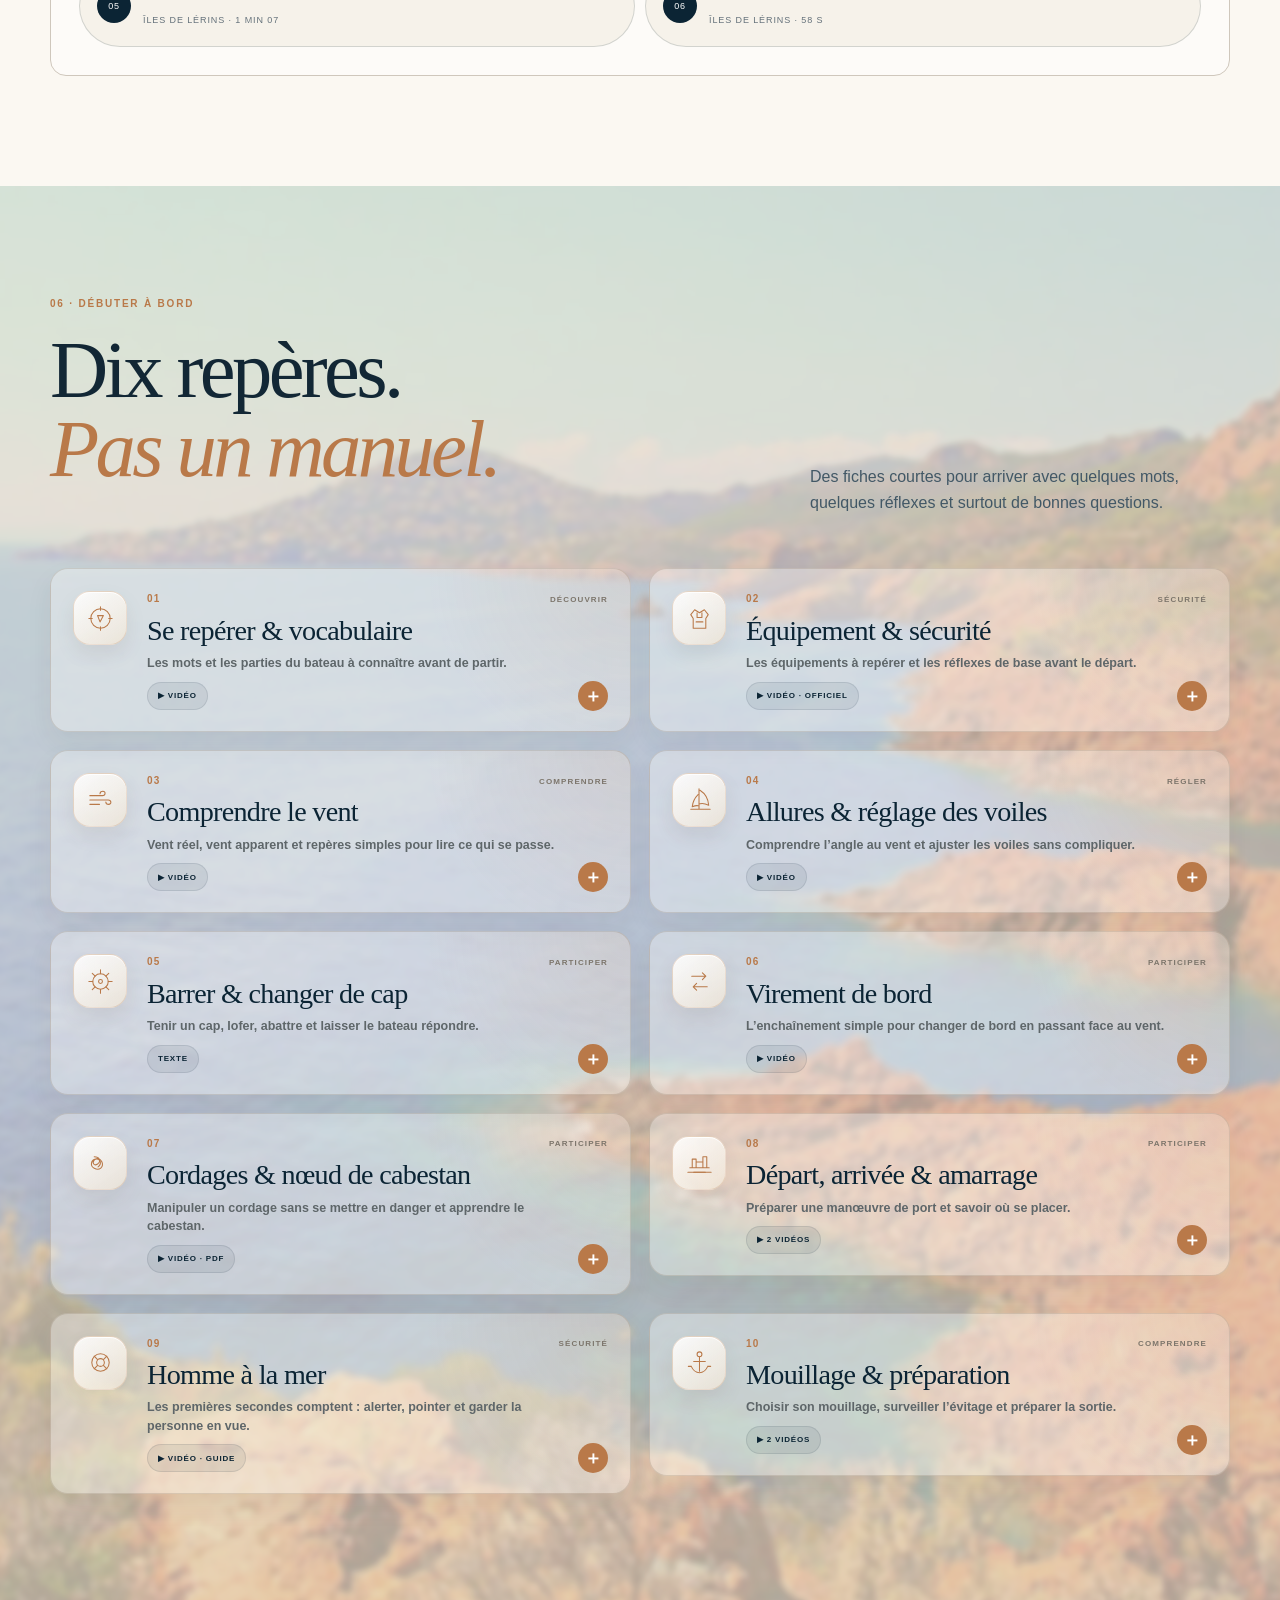
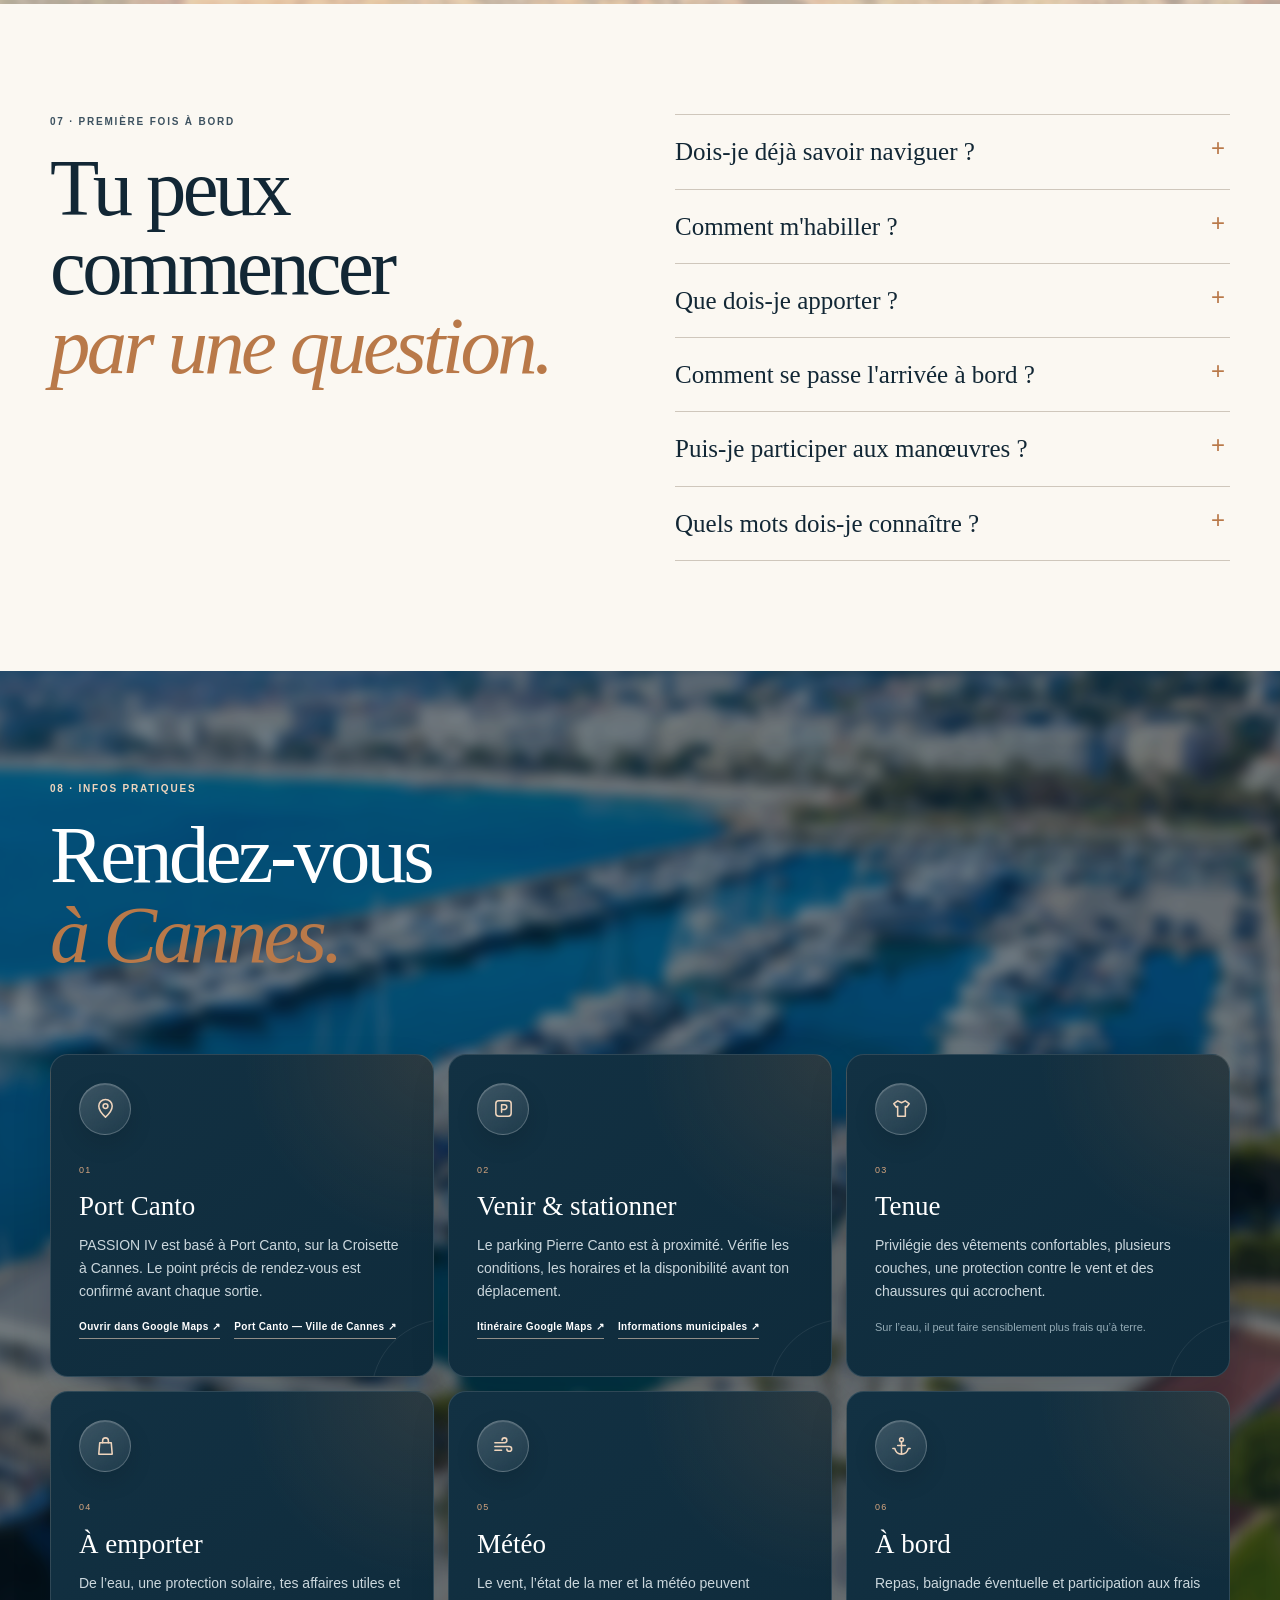
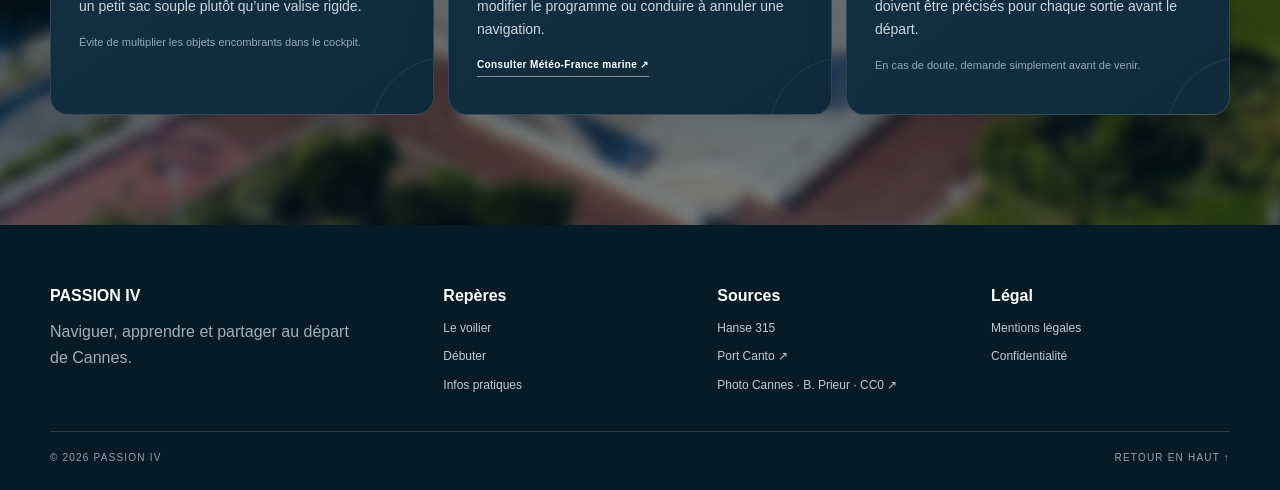
==== commit acec5846: "PASSION IV: conserver les images V8 en haute qualité" ====
--- a/index.html
+++ b/index.html
@@ -207,7 +207,7 @@
         </div>
         <figure class="media-card portrait-ish reveal chantal-portrait-main">
           <picture>
-            <img src="assets/images/chantal-portrait-dark-1600.webp" width="1000" height="750" alt="Chantal à la barre de PASSION IV" loading="lazy" decoding="async">
+            <img src="assets/images/chantal-portrait-dark-1600.webp" width="1600" height="1200" alt="Chantal à la barre de PASSION IV" loading="lazy" decoding="async">
           </picture>
         </figure>
       </div>
@@ -231,7 +231,7 @@
           </button>
 
           <button class="gallery-item" data-src="assets/images/chantal-portrait-blue-1600.webp" data-alt="Chantal à la barre de PASSION IV" data-caption="Chantal à la barre">
-            <img src="assets/images/chantal-portrait-blue-1600.webp" width="480" height="360" alt="Chantal à la barre de PASSION IV" loading="lazy" decoding="async">
+            <img src="assets/images/chantal-portrait-blue-1600.webp" width="1600" height="1200" alt="Chantal à la barre de PASSION IV" loading="lazy" decoding="async">
           </button>
 
           <button class="gallery-item tall" data-src="assets/images/underwater-1440.webp" data-alt="Nom PASSION IV vu sous l'eau" data-caption="Sous la ligne de flottaison">
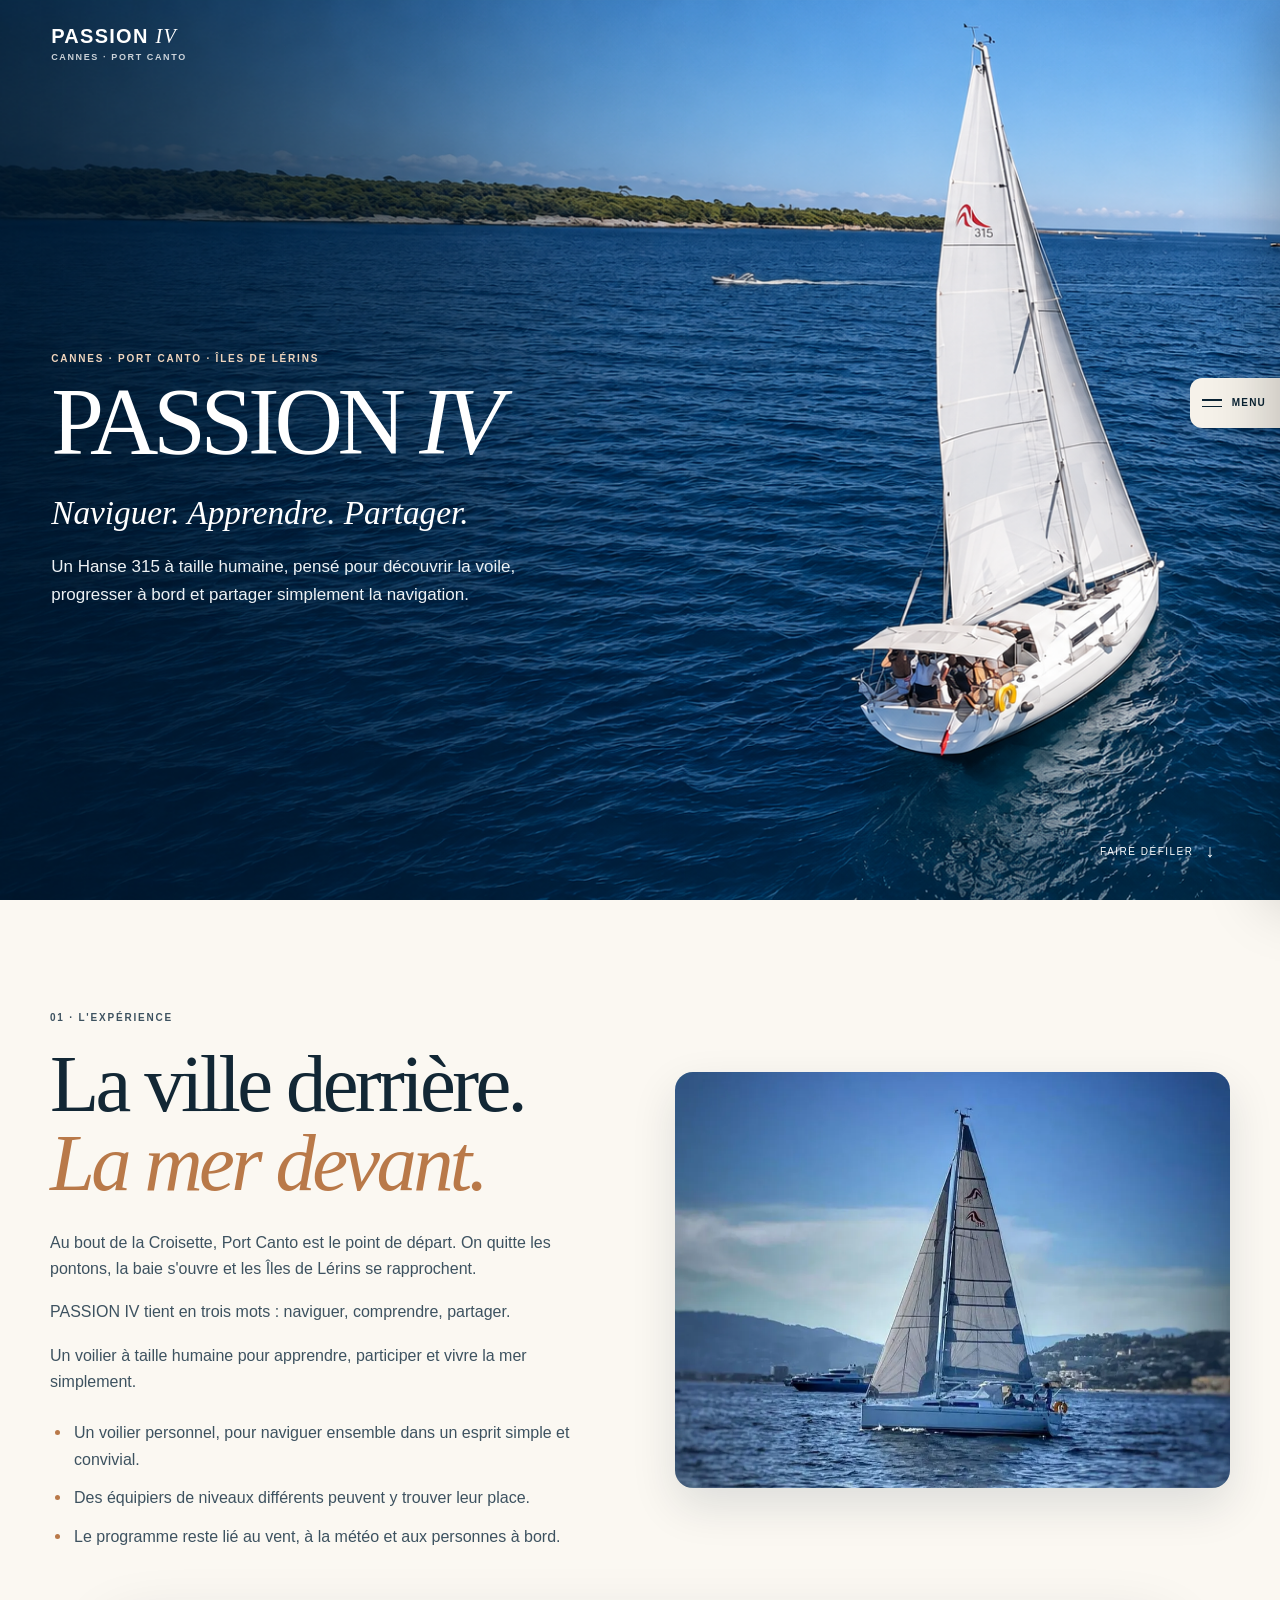
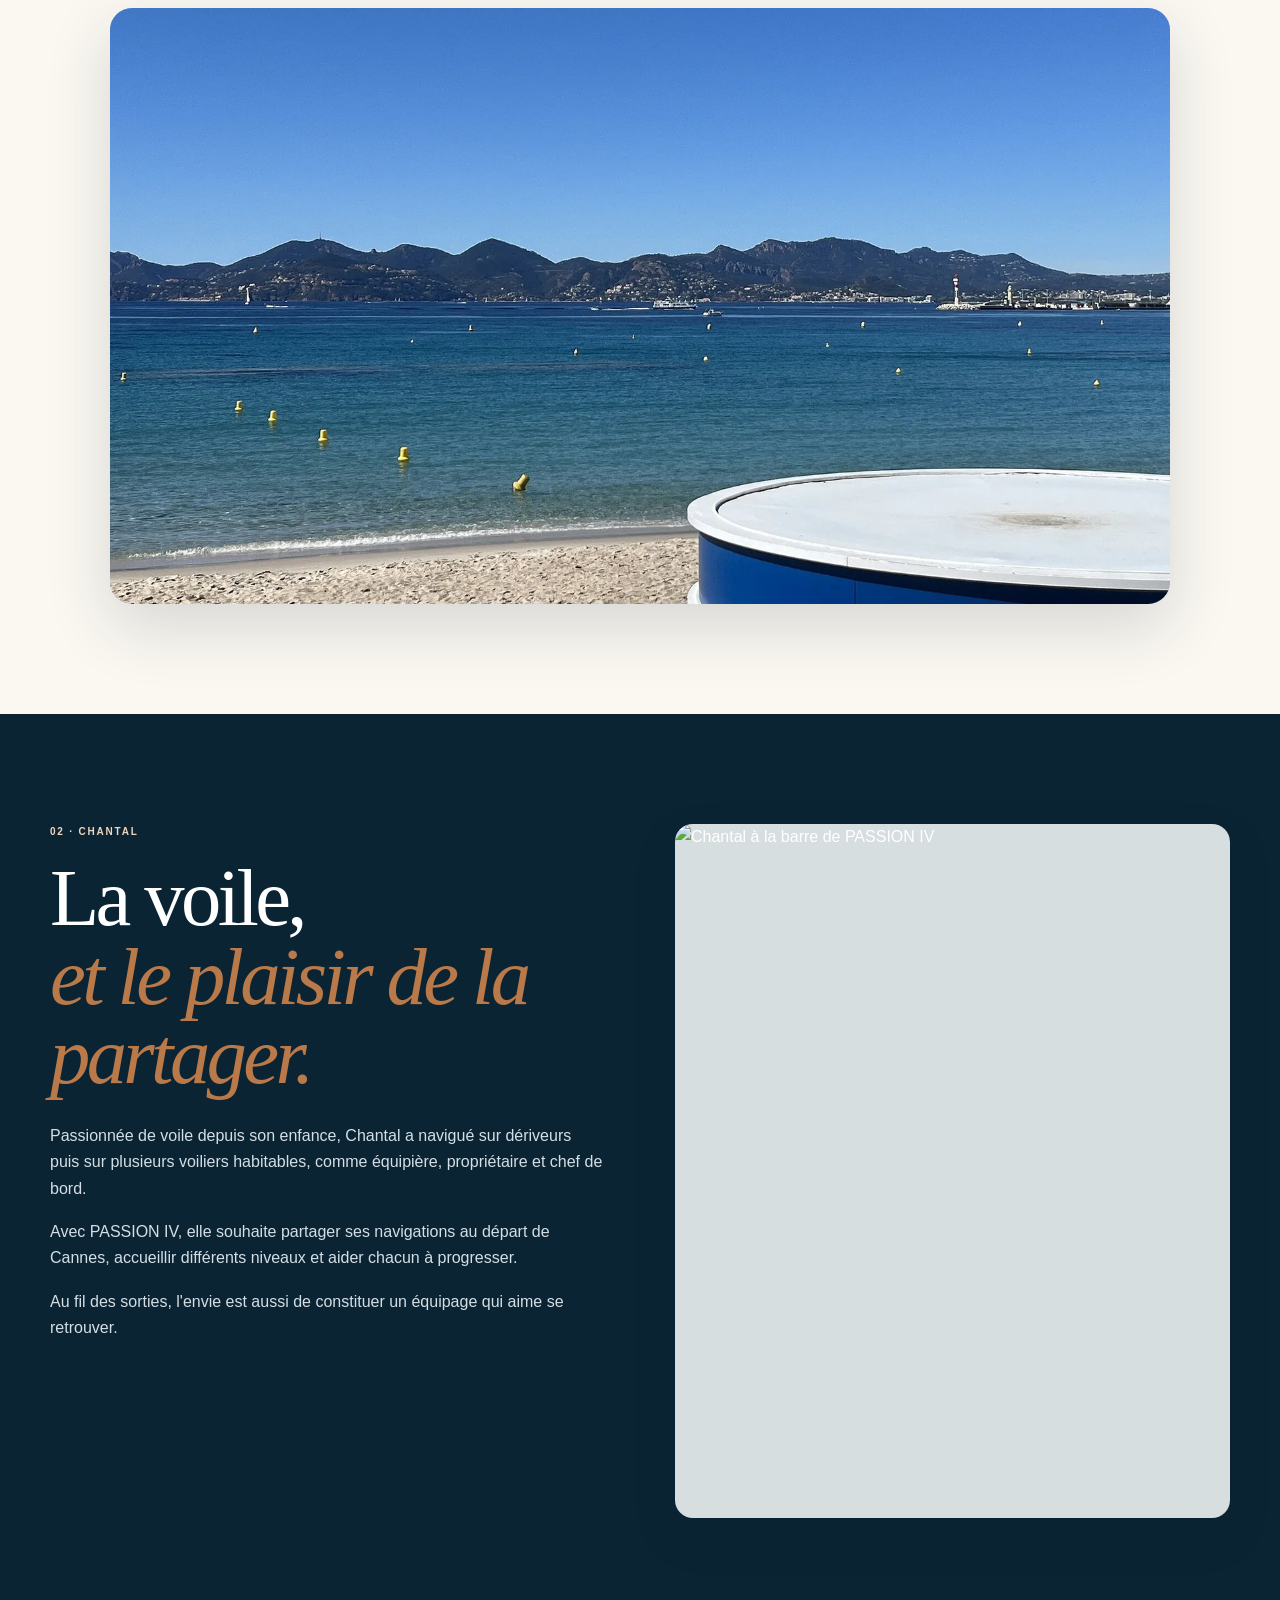
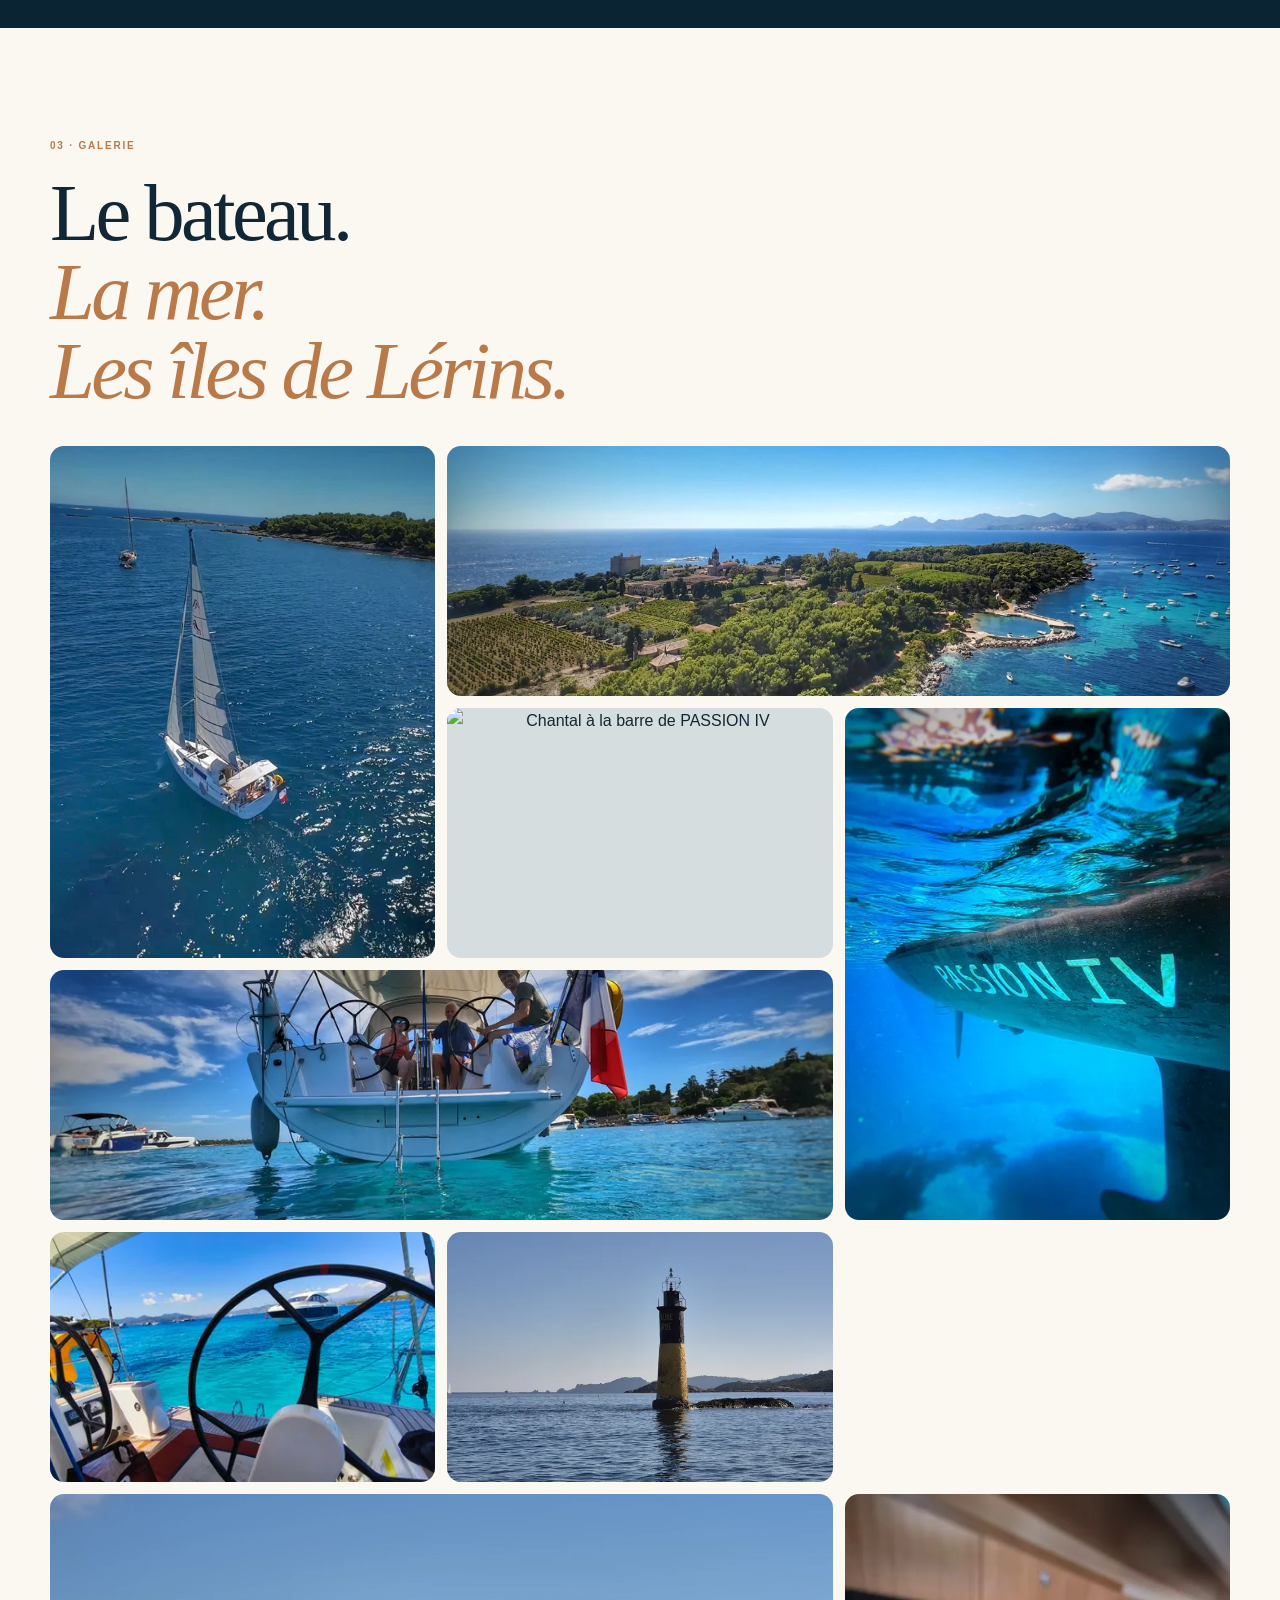
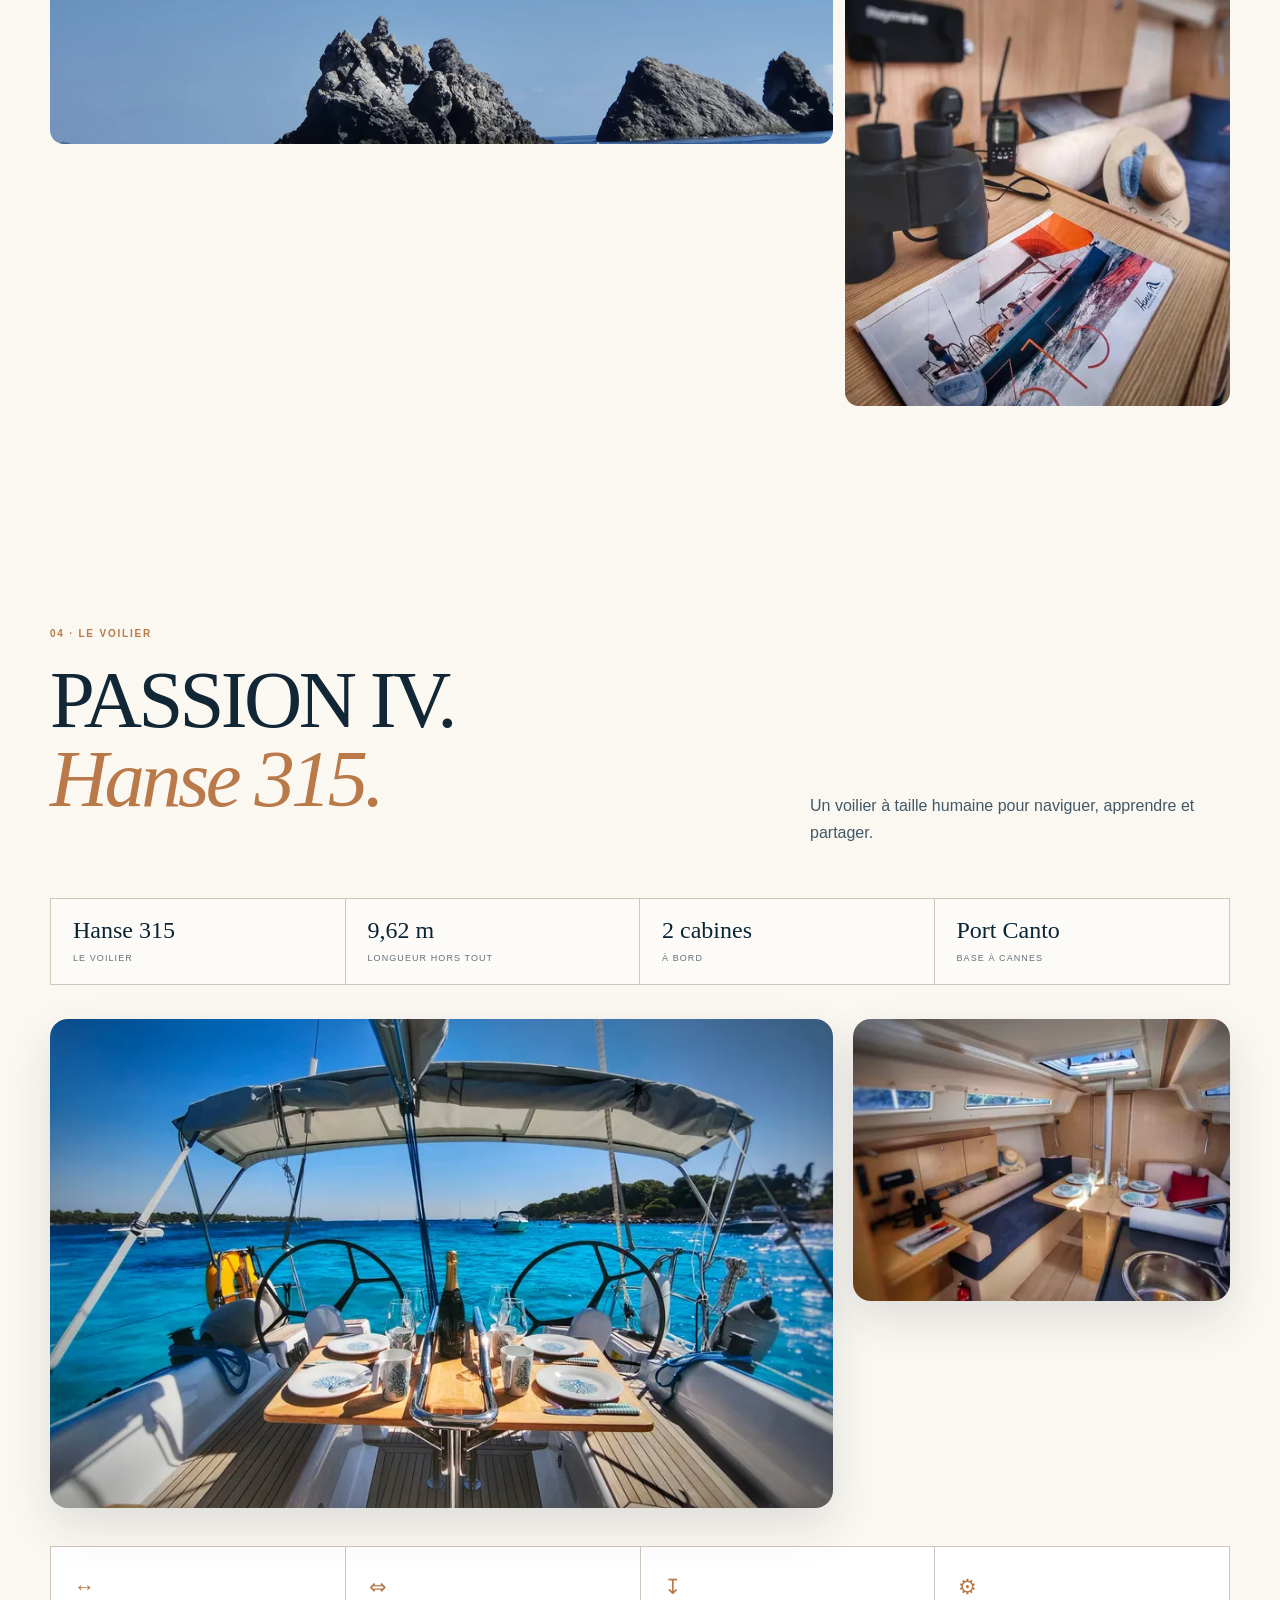
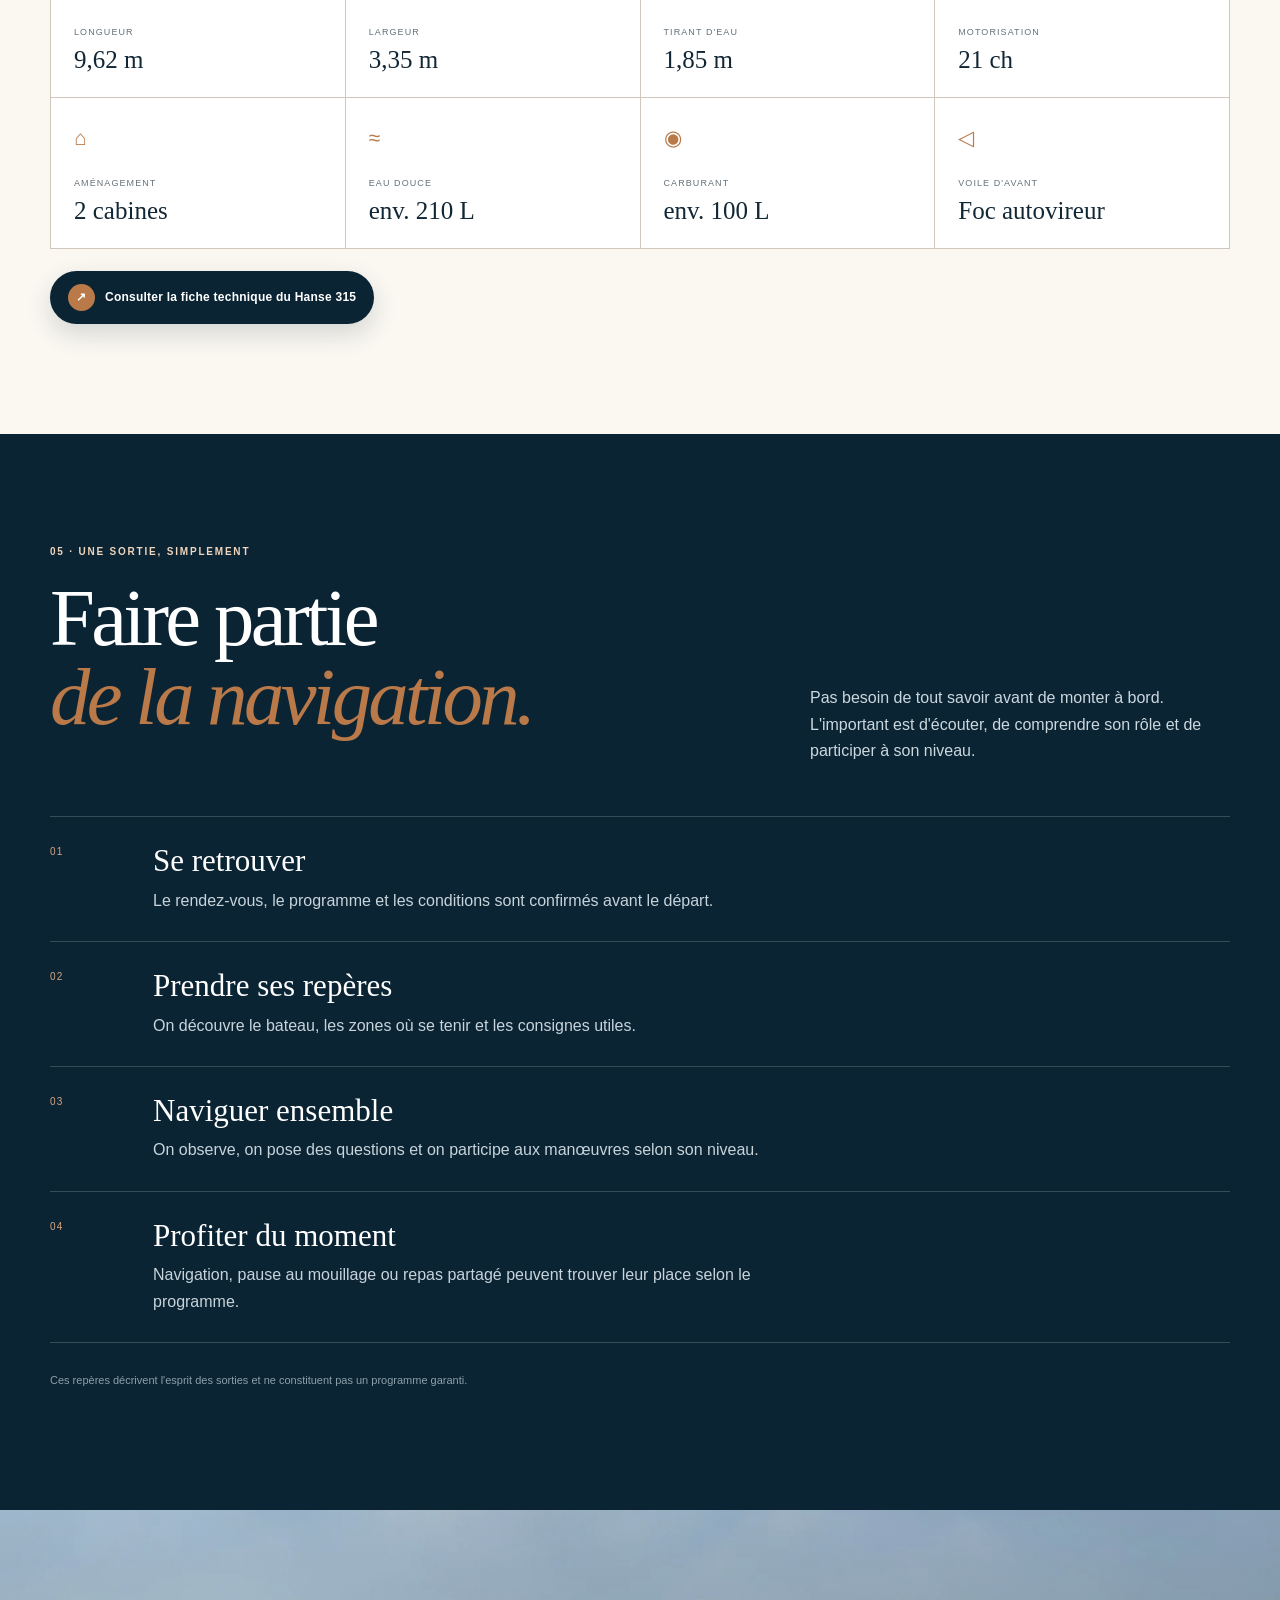
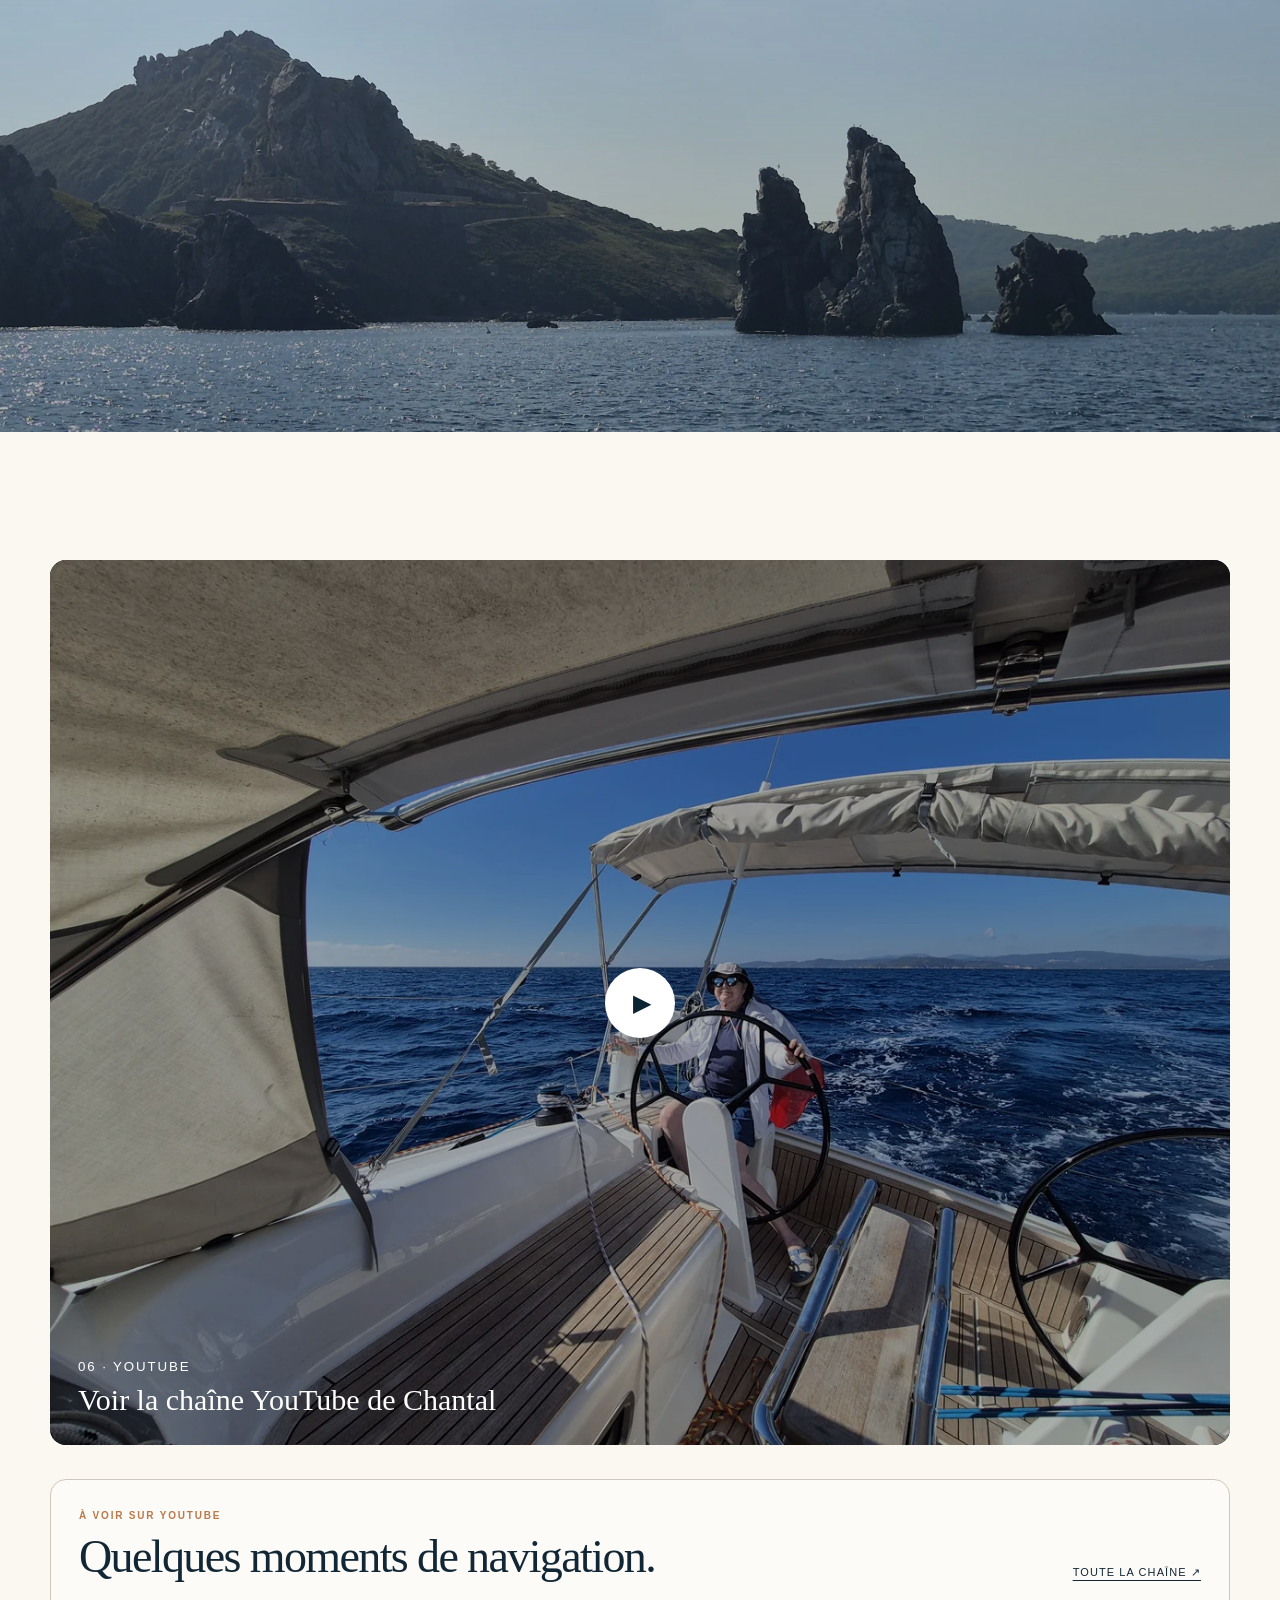
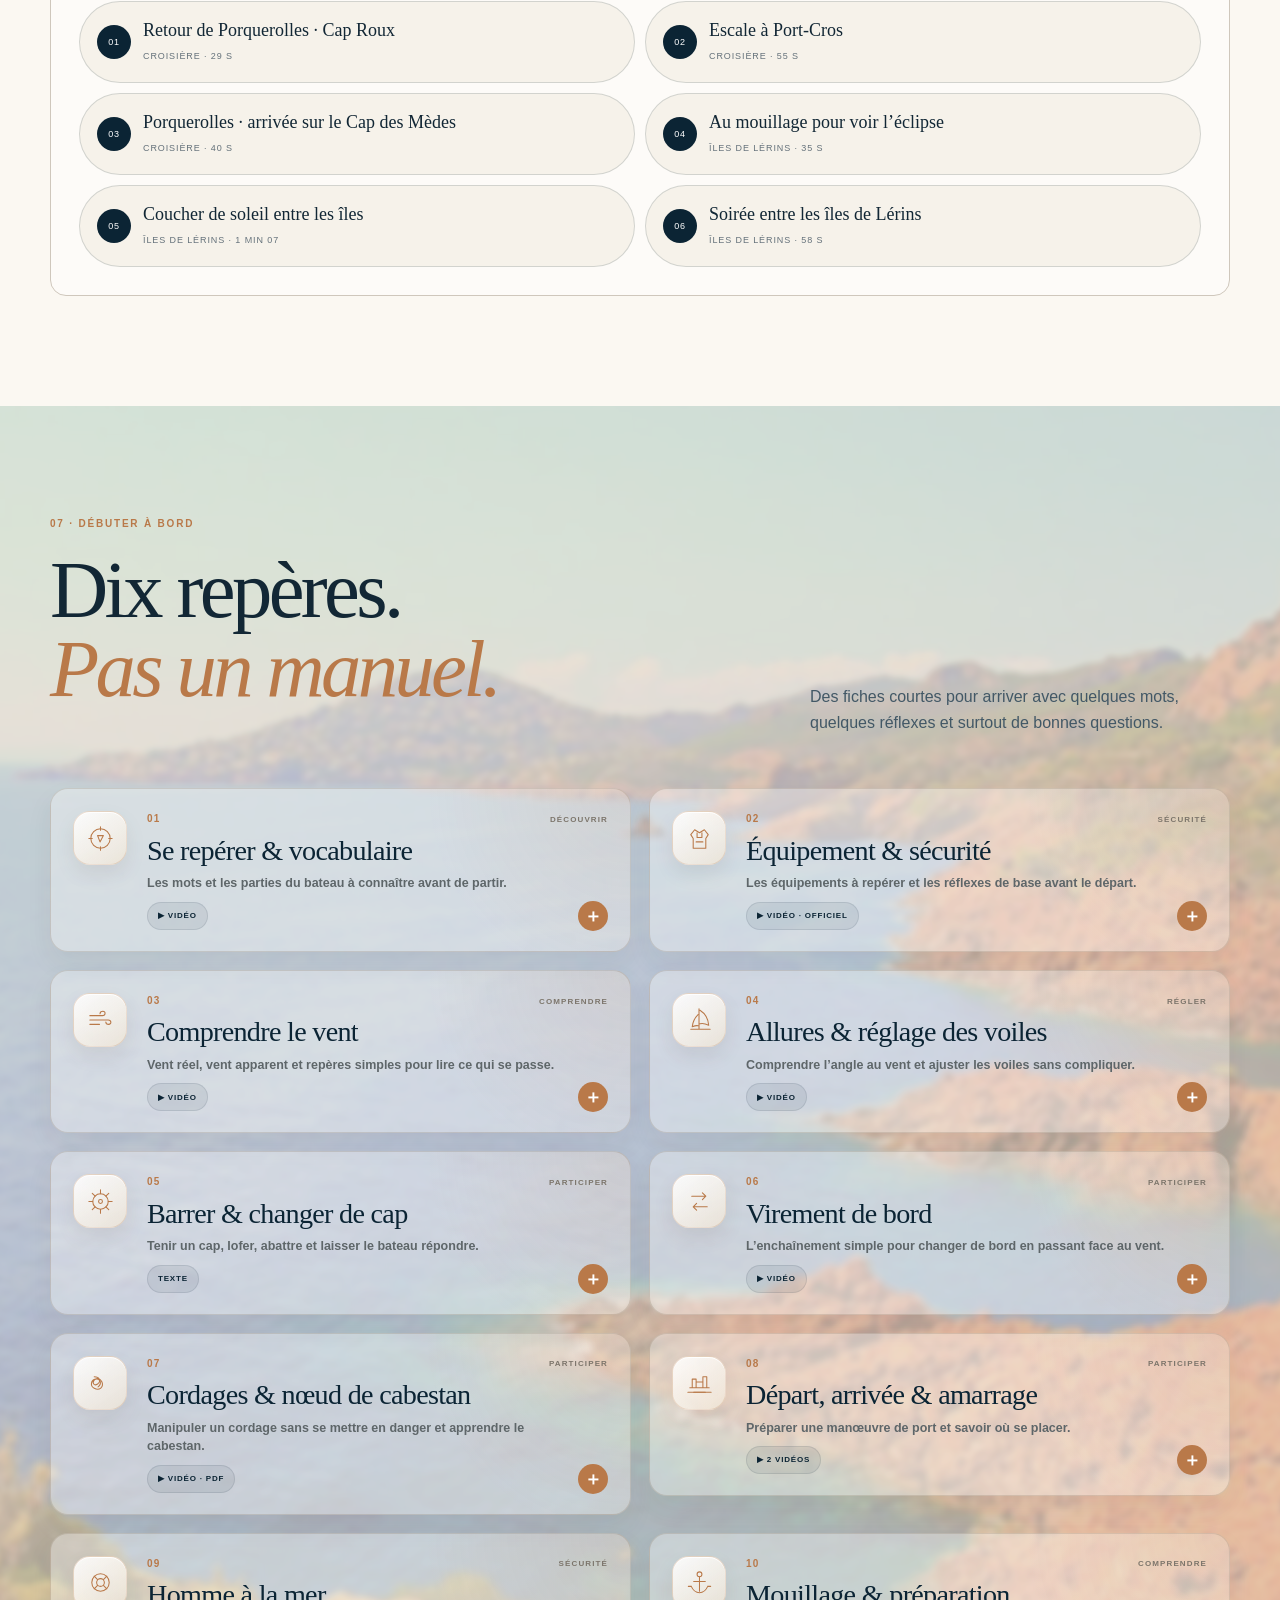
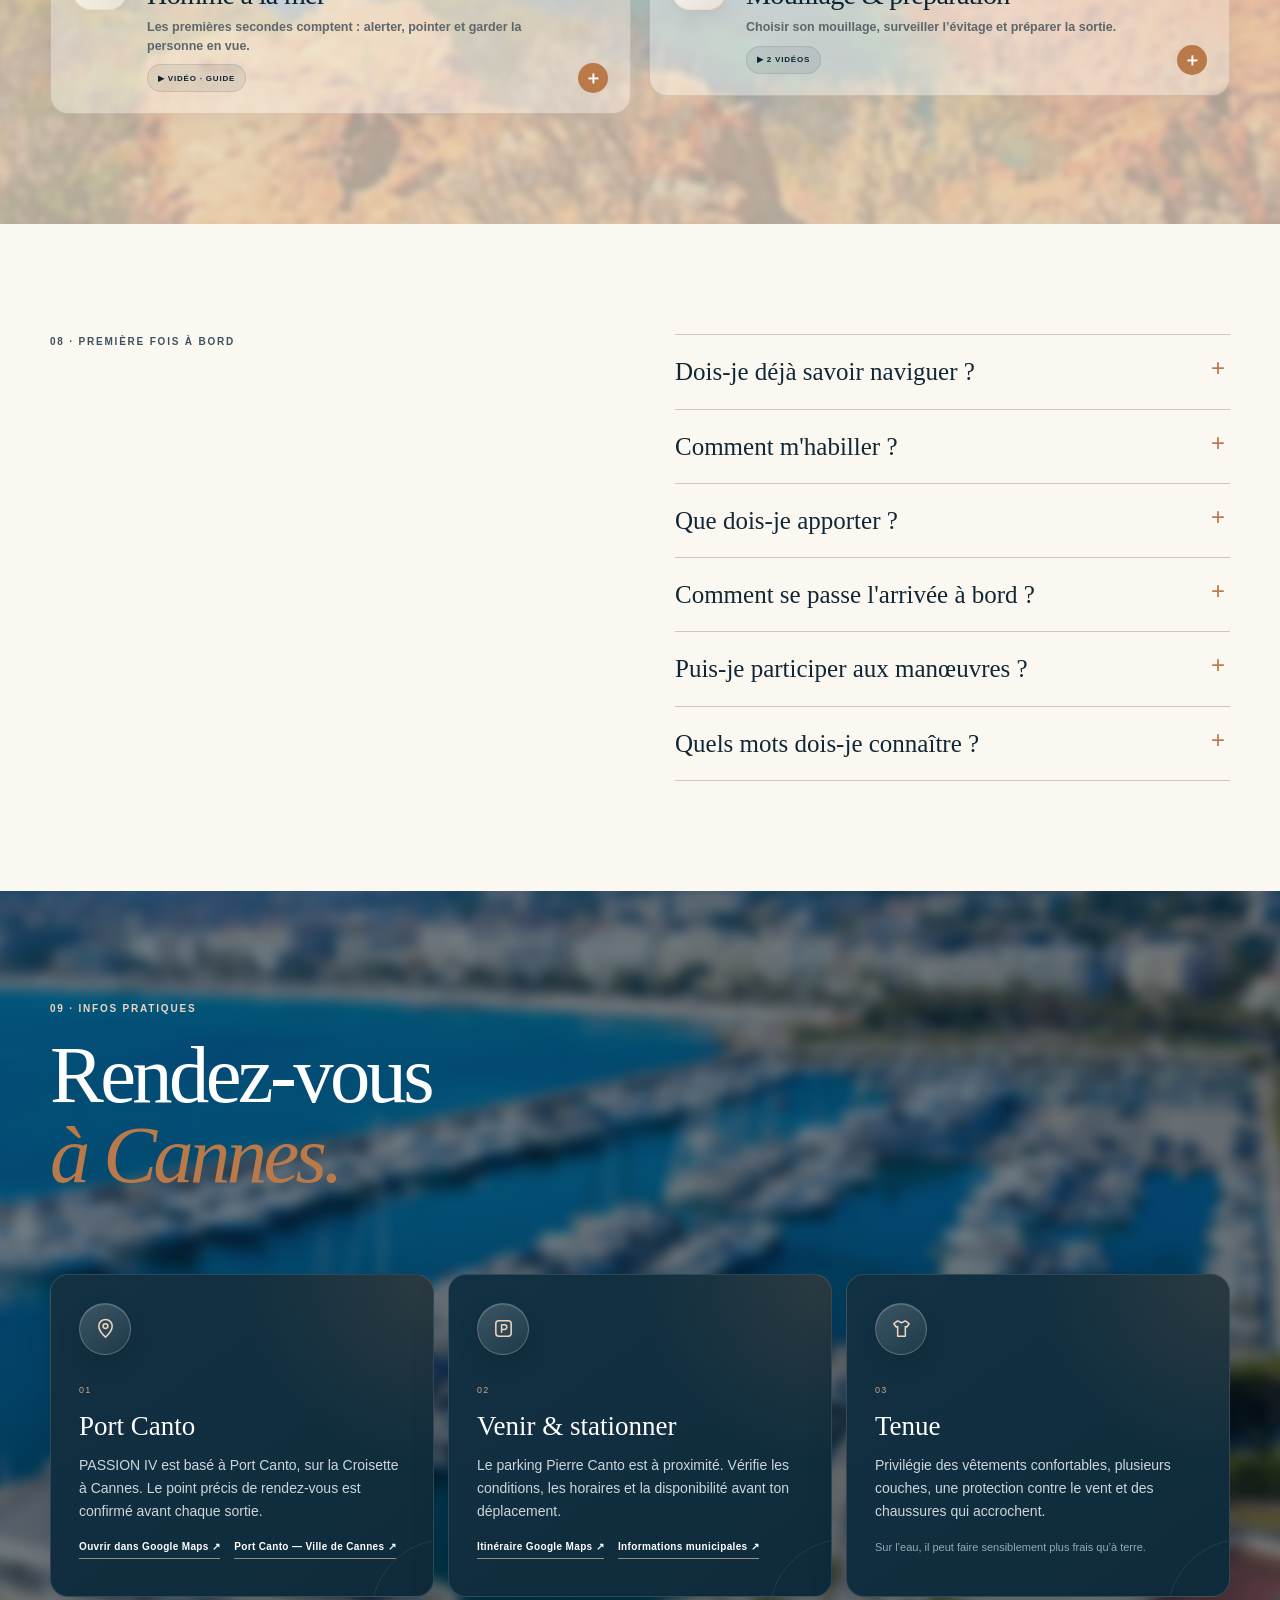
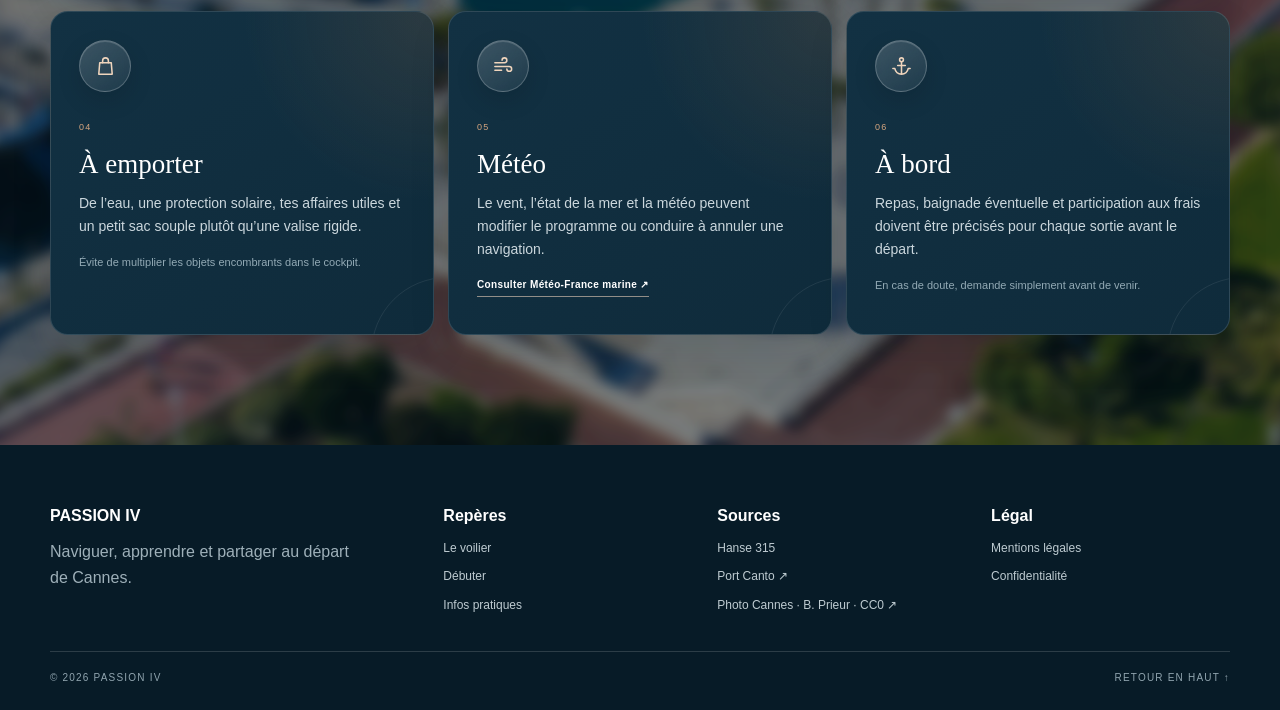
==== commit 6f924af2: "PASSION IV V9: nouvel ordre 01-09 et section YouTube" ====
--- a/index.html
+++ b/index.html
@@ -55,33 +55,27 @@
     </div>
     <nav class="drawer-nav">
       <a href="#experience"><span>01</span> L'expérience</a>
+      <a href="#chantal"><span>02</span> Chantal</a>
+      <a href="#galerie"><span>03</span> Galerie</a>
       <details>
-        <summary><span>02</span> Les navigations</summary>
-        <div class="submenu">
-          <a href="#deroule">Une sortie, simplement</a>
-          <a href="#pratique">Préparer sa venue</a>
-        </div>
-      </details>
-      <details>
-        <summary><span>03</span> PASSION IV</summary>
+        <summary><span>04</span> PASSION IV</summary>
         <div class="submenu">
           <a href="#voilier">Le Hanse 315</a>
           <a href="#caracteristiques">Caractéristiques</a>
-          <a href="#galerie">Cockpit & intérieur</a>
         </div>
       </details>
-      <a href="#chantal"><span>04</span> Chantal</a>
-      <a href="#galerie"><span>05</span> Galerie</a>
+      <a href="#deroule"><span>05</span> Une sortie, simplement</a>
+      <a href="#youtube"><span>06</span> YouTube</a>
       <details>
-        <summary><span>06</span> Débuter à bord</summary>
+        <summary><span>07</span> Débuter à bord</summary>
         <div class="submenu">
           <a href="#debuter">Les 10 repères</a>
           <a href="#debuter">Vocabulaire</a>
           <a href="#debuter">Vent & manœuvres</a>
-          <a href="#faq">FAQ première sortie</a>
         </div>
       </details>
-      <a href="#pratique"><span>08</span> Infos pratiques</a>
+      <a href="#faq"><span>08</span> Première fois à bord</a>
+      <a href="#pratique"><span>09</span> Infos pratiques</a>
     </nav>
     <div class="menu-foot">
       <a href="https://youtube.com/@chantalpassioniv?si=rc3DKHgRHe3MKu2v" target="_blank" rel="noreferrer">YouTube ↗</a>
@@ -129,33 +123,77 @@
       </figure>
     </section>
 
-    <section class="section deep" id="deroule">
+    <section class="section deep" id="chantal">
+      <div class="container split chantal-grid">
+        <div class="copy-block light-text reveal">
+          <p class="kicker light">02 · Chantal</p>
+          <h2 class="animated-section-title"><span class="line">La voile,</span><em><span class="line">et le plaisir de la partager.</span></em></h2>
+          <p>Passionnée de voile depuis son enfance, Chantal a navigué sur dériveurs puis sur plusieurs voiliers habitables, comme équipière, propriétaire et chef de bord.</p>
+          <p>Avec PASSION IV, elle souhaite partager ses navigations au départ de Cannes, accueillir différents niveaux et aider chacun à progresser.</p>
+          <p>Au fil des sorties, l'envie est aussi de constituer un équipage qui aime se retrouver.</p>
+        </div>
+        <figure class="media-card portrait-ish reveal chantal-portrait-main">
+          <picture>
+            <source srcset="assets/images/chantal-portrait-dark-480.webp 480w, assets/images/chantal-portrait-dark-960.webp 960w, assets/images/chantal-portrait-dark-1600.webp 1600w" sizes="(max-width:820px) 100vw, 40vw">
+            <img src="assets/images/chantal-portrait-dark-1600.webp" width="1600" height="1200" alt="Chantal à la barre de PASSION IV" loading="lazy" decoding="async">
+          </picture>
+        </figure>
+      </div>
+    </section>
+
+    <section class="section warm" id="galerie">
       <div class="container">
-        <div class="section-head light-text reveal">
-          <div><p class="kicker light">02 · Une sortie, simplement</p><h2 class="animated-section-title"><span class="line">Faire partie</span><em><span class="line">de la navigation.</span></em></h2></div>
-          <p>Pas besoin de tout savoir avant de monter à bord. L'important est d'écouter, de comprendre son rôle et de participer à son niveau.</p>
-        </div>
-        <ol class="timeline reveal">
-          <li><span>01</span><div><strong>Se retrouver</strong><p>Le rendez-vous, le programme et les conditions sont confirmés avant le départ.</p></div></li>
-          <li><span>02</span><div><strong>Prendre ses repères</strong><p>On découvre le bateau, les zones où se tenir et les consignes utiles.</p></div></li>
-          <li><span>03</span><div><strong>Naviguer ensemble</strong><p>On observe, on pose des questions et on participe aux manœuvres selon son niveau.</p></div></li>
-          <li><span>04</span><div><strong>Profiter du moment</strong><p>Navigation, pause au mouillage ou repas partagé peuvent trouver leur place selon le programme.</p></div></li>
-        </ol>
-        <p class="fine-print light-text">Ces repères décrivent l'esprit des sorties et ne constituent pas un programme garanti.</p>
-      </div>
-    </section>
-
-    <section class="photo-break reveal" aria-label="Navigation au large des rochers">
-      <picture>
-        <source srcset="assets/images/navigation-rochers-640.webp 640w, assets/images/navigation-rochers-1920.webp 1920w" sizes="100vw">
-        <img src="assets/images/navigation-rochers-1920.webp" width="1920" height="1440" alt="Navigation de PASSION IV au large des rochers" loading="lazy" decoding="async">
-      </picture>
+        <div class="section-head gallery-title-head">
+          <div>
+            <p class="kicker">03 · Galerie</p>
+            <h2 class="gallery-animated-title animated-section-title"><span class="line">Le bateau.</span><em><span class="line">La mer.</span><span class="line lerins-accent">Les îles de Lérins.</span></em></h2>
+          </div>
+        </div>
+        <div class="gallery-grid reveal" id="galleryGrid">
+          <button class="gallery-item tall" data-src="assets/images/drone-1920.webp" data-alt="PASSION IV vu du ciel" data-caption="PASSION IV vu du ciel">
+            <img src="assets/images/drone-640.webp" srcset="assets/images/drone-640.webp 640w, assets/images/drone-1280.webp 1280w, assets/images/drone-1920.webp 1920w" sizes="(max-width:760px) 100vw, 34vw" width="1920" height="2844" alt="PASSION IV vu du ciel" loading="lazy" decoding="async">
+          </button>
+
+          <button class="gallery-item wide" data-src="assets/images/lerins-1920.webp" data-alt="Les Îles de Lérins vues depuis la mer" data-caption="Les Îles de Lérins">
+            <img src="assets/images/lerins-640.webp" srcset="assets/images/lerins-640.webp 640w, assets/images/lerins-1280.webp 1280w, assets/images/lerins-1920.webp 1920w" sizes="(max-width:760px) 100vw, 64vw" width="1920" height="1080" alt="Les Îles de Lérins vues depuis la mer" loading="lazy" decoding="async">
+          </button>
+
+          <button class="gallery-item" data-src="assets/images/chantal-portrait-blue-1600.webp" data-alt="Chantal à la barre de PASSION IV" data-caption="Chantal à la barre">
+            <img src="assets/images/chantal-portrait-blue-640.webp" srcset="assets/images/chantal-portrait-blue-640.webp 640w, assets/images/chantal-portrait-blue-1280.webp 1280w, assets/images/chantal-portrait-blue-1600.webp 1600w" sizes="(max-width:760px) 100vw, 32vw" width="1600" height="1200" alt="Chantal à la barre de PASSION IV" loading="lazy" decoding="async">
+          </button>
+
+          <button class="gallery-item tall" data-src="assets/images/underwater-1440.webp" data-alt="Nom PASSION IV vu sous l'eau" data-caption="Sous la ligne de flottaison">
+            <img src="assets/images/underwater-480.webp" srcset="assets/images/underwater-480.webp 480w, assets/images/underwater-960.webp 960w, assets/images/underwater-1440.webp 1440w" sizes="(max-width:760px) 100vw, 32vw" width="1440" height="1920" alt="Nom PASSION IV vu sous l'eau" loading="lazy" decoding="async">
+          </button>
+
+          <button class="gallery-item wide" data-src="assets/images/waterline-1600.webp" data-alt="PASSION IV au mouillage vu au ras de l'eau" data-caption="Au mouillage">
+            <img src="assets/images/waterline-480.webp" srcset="assets/images/waterline-480.webp 480w, assets/images/waterline-960.webp 960w, assets/images/waterline-1600.webp 1600w" sizes="(max-width:760px) 100vw, 64vw" width="1600" height="1067" alt="PASSION IV au mouillage vu au ras de l'eau" loading="lazy" decoding="async">
+          </button>
+
+          <button class="gallery-item" data-src="assets/images/helm-1600.webp" data-alt="Vue depuis la barre de PASSION IV" data-caption="À la barre">
+            <img src="assets/images/helm-480.webp" srcset="assets/images/helm-480.webp 480w, assets/images/helm-960.webp 960w, assets/images/helm-1600.webp 1600w" sizes="(max-width:760px) 100vw, 32vw" width="1600" height="1067" alt="Vue depuis la barre de PASSION IV" loading="lazy" decoding="async">
+          </button>
+
+          <button class="gallery-item" data-src="assets/images/jaune-garde-1920.webp" data-alt="Tourelle de la Jaune Garde vue depuis la mer" data-caption="La Jaune Garde">
+            <img src="assets/images/jaune-garde-640.webp" srcset="assets/images/jaune-garde-640.webp 640w, assets/images/jaune-garde-1920.webp 1920w" sizes="(max-width:760px) 100vw, 32vw" width="1920" height="1440" alt="Tourelle de la Jaune Garde vue depuis la mer" loading="lazy" decoding="async">
+          </button>
+
+          <button class="gallery-item wide" data-src="assets/images/les-medes-1920.webp" data-alt="Les Médès vus depuis la mer" data-caption="Les Médès">
+            <img src="assets/images/les-medes-640.webp" srcset="assets/images/les-medes-640.webp 640w, assets/images/les-medes-1920.webp 1920w" sizes="(max-width:760px) 100vw, 64vw" width="1920" height="1440" alt="Les Médès vus depuis la mer" loading="lazy" decoding="async">
+          </button>
+
+          <button class="gallery-item tall" data-src="assets/images/logbook-1600.webp" data-alt="Carnet et jumelles à bord de PASSION IV" data-caption="Carnet et jumelles">
+            <img src="assets/images/logbook-480.webp" srcset="assets/images/logbook-480.webp 480w, assets/images/logbook-960.webp 960w, assets/images/logbook-1600.webp 1600w" sizes="(max-width:760px) 100vw, 32vw" width="1600" height="2844" alt="Carnet et jumelles à bord de PASSION IV" loading="lazy" decoding="async">
+          </button>
+        </div>
+
+      </div>
     </section>
 
     <section class="section warm" id="voilier">
       <div class="container">
         <div class="section-head reveal">
-          <div><p class="kicker">03 · Le voilier</p><h2 class="animated-section-title"><span class="line">PASSION IV.</span><em><span class="line">Hanse 315.</span></em></h2></div>
+          <div><p class="kicker">04 · Le voilier</p><h2 class="animated-section-title"><span class="line">PASSION IV.</span><em><span class="line">Hanse 315.</span></em></h2></div>
           <p>Un voilier à taille humaine pour naviguer, apprendre et partager.</p>
         </div>
         <div class="boat-facts reveal" aria-label="Repères clés du voilier">
@@ -196,76 +234,38 @@
       </div>
     </section>
 
-    <section class="section deep" id="chantal">
-      <div class="container split chantal-grid">
-        <div class="copy-block light-text reveal">
-          <p class="kicker light">04 · Chantal</p>
-          <h2 class="animated-section-title"><span class="line">La voile,</span><em><span class="line">et le plaisir de la partager.</span></em></h2>
-          <p>Passionnée de voile depuis son enfance, Chantal a navigué sur dériveurs puis sur plusieurs voiliers habitables, comme équipière, propriétaire et chef de bord.</p>
-          <p>Avec PASSION IV, elle souhaite partager ses navigations au départ de Cannes, accueillir différents niveaux et aider chacun à progresser.</p>
-          <p>Au fil des sorties, l'envie est aussi de constituer un équipage qui aime se retrouver.</p>
-        </div>
-        <figure class="media-card portrait-ish reveal chantal-portrait-main">
-          <picture>
-            <img src="assets/images/chantal-portrait-dark-1600.webp" width="1600" height="1200" alt="Chantal à la barre de PASSION IV" loading="lazy" decoding="async">
-          </picture>
-        </figure>
-      </div>
-    </section>
-
-    <section class="section warm" id="galerie">
+    <section class="section deep" id="deroule">
       <div class="container">
-        <div class="section-head gallery-title-head">
-          <div>
-            <p class="kicker">05 · Galerie</p>
-            <h2 class="gallery-animated-title animated-section-title"><span class="line">Le bateau.</span><em><span class="line">La mer.</span><span class="line lerins-accent">Les îles de Lérins.</span></em></h2>
-          </div>
-        </div>
-        <div class="gallery-grid reveal" id="galleryGrid">
-          <button class="gallery-item tall" data-src="assets/images/drone-1920.webp" data-alt="PASSION IV vu du ciel" data-caption="PASSION IV vu du ciel">
-            <img src="assets/images/drone-640.webp" srcset="assets/images/drone-640.webp 640w, assets/images/drone-1280.webp 1280w, assets/images/drone-1920.webp 1920w" sizes="(max-width:760px) 100vw, 34vw" width="1920" height="2844" alt="PASSION IV vu du ciel" loading="lazy" decoding="async">
-          </button>
-
-          <button class="gallery-item wide" data-src="assets/images/lerins-1920.webp" data-alt="Les Îles de Lérins vues depuis la mer" data-caption="Les Îles de Lérins">
-            <img src="assets/images/lerins-640.webp" srcset="assets/images/lerins-640.webp 640w, assets/images/lerins-1280.webp 1280w, assets/images/lerins-1920.webp 1920w" sizes="(max-width:760px) 100vw, 64vw" width="1920" height="1080" alt="Les Îles de Lérins vues depuis la mer" loading="lazy" decoding="async">
-          </button>
-
-          <button class="gallery-item" data-src="assets/images/chantal-portrait-blue-1600.webp" data-alt="Chantal à la barre de PASSION IV" data-caption="Chantal à la barre">
-            <img src="assets/images/chantal-portrait-blue-1600.webp" width="1600" height="1200" alt="Chantal à la barre de PASSION IV" loading="lazy" decoding="async">
-          </button>
-
-          <button class="gallery-item tall" data-src="assets/images/underwater-1440.webp" data-alt="Nom PASSION IV vu sous l'eau" data-caption="Sous la ligne de flottaison">
-            <img src="assets/images/underwater-480.webp" srcset="assets/images/underwater-480.webp 480w, assets/images/underwater-960.webp 960w, assets/images/underwater-1440.webp 1440w" sizes="(max-width:760px) 100vw, 32vw" width="1440" height="1920" alt="Nom PASSION IV vu sous l'eau" loading="lazy" decoding="async">
-          </button>
-
-          <button class="gallery-item wide" data-src="assets/images/waterline-1600.webp" data-alt="PASSION IV au mouillage vu au ras de l'eau" data-caption="Au mouillage">
-            <img src="assets/images/waterline-480.webp" srcset="assets/images/waterline-480.webp 480w, assets/images/waterline-960.webp 960w, assets/images/waterline-1600.webp 1600w" sizes="(max-width:760px) 100vw, 64vw" width="1600" height="1067" alt="PASSION IV au mouillage vu au ras de l'eau" loading="lazy" decoding="async">
-          </button>
-
-          <button class="gallery-item" data-src="assets/images/helm-1600.webp" data-alt="Vue depuis la barre de PASSION IV" data-caption="À la barre">
-            <img src="assets/images/helm-480.webp" srcset="assets/images/helm-480.webp 480w, assets/images/helm-960.webp 960w, assets/images/helm-1600.webp 1600w" sizes="(max-width:760px) 100vw, 32vw" width="1600" height="1067" alt="Vue depuis la barre de PASSION IV" loading="lazy" decoding="async">
-          </button>
-
-          <button class="gallery-item" data-src="assets/images/jaune-garde-1920.webp" data-alt="Tourelle de la Jaune Garde vue depuis la mer" data-caption="La Jaune Garde">
-            <img src="assets/images/jaune-garde-640.webp" srcset="assets/images/jaune-garde-640.webp 640w, assets/images/jaune-garde-1920.webp 1920w" sizes="(max-width:760px) 100vw, 32vw" width="1920" height="1440" alt="Tourelle de la Jaune Garde vue depuis la mer" loading="lazy" decoding="async">
-          </button>
-
-          <button class="gallery-item wide" data-src="assets/images/les-medes-1920.webp" data-alt="Les Médès vus depuis la mer" data-caption="Les Médès">
-            <img src="assets/images/les-medes-640.webp" srcset="assets/images/les-medes-640.webp 640w, assets/images/les-medes-1920.webp 1920w" sizes="(max-width:760px) 100vw, 64vw" width="1920" height="1440" alt="Les Médès vus depuis la mer" loading="lazy" decoding="async">
-          </button>
-
-          <button class="gallery-item tall" data-src="assets/images/logbook-1600.webp" data-alt="Carnet et jumelles à bord de PASSION IV" data-caption="Carnet et jumelles">
-            <img src="assets/images/logbook-480.webp" srcset="assets/images/logbook-480.webp 480w, assets/images/logbook-960.webp 960w, assets/images/logbook-1600.webp 1600w" sizes="(max-width:760px) 100vw, 32vw" width="1600" height="2844" alt="Carnet et jumelles à bord de PASSION IV" loading="lazy" decoding="async">
-          </button>
-        </div>
-
+        <div class="section-head light-text reveal">
+          <div><p class="kicker light">05 · Une sortie, simplement</p><h2 class="animated-section-title"><span class="line">Faire partie</span><em><span class="line">de la navigation.</span></em></h2></div>
+          <p>Pas besoin de tout savoir avant de monter à bord. L'important est d'écouter, de comprendre son rôle et de participer à son niveau.</p>
+        </div>
+        <ol class="timeline reveal">
+          <li><span>01</span><div><strong>Se retrouver</strong><p>Le rendez-vous, le programme et les conditions sont confirmés avant le départ.</p></div></li>
+          <li><span>02</span><div><strong>Prendre ses repères</strong><p>On découvre le bateau, les zones où se tenir et les consignes utiles.</p></div></li>
+          <li><span>03</span><div><strong>Naviguer ensemble</strong><p>On observe, on pose des questions et on participe aux manœuvres selon son niveau.</p></div></li>
+          <li><span>04</span><div><strong>Profiter du moment</strong><p>Navigation, pause au mouillage ou repas partagé peuvent trouver leur place selon le programme.</p></div></li>
+        </ol>
+        <p class="fine-print light-text">Ces repères décrivent l'esprit des sorties et ne constituent pas un programme garanti.</p>
+      </div>
+    </section>
+
+    <section class="photo-break reveal" aria-label="Navigation au large des rochers">
+      <picture>
+        <source srcset="assets/images/navigation-rochers-640.webp 640w, assets/images/navigation-rochers-1920.webp 1920w" sizes="100vw">
+        <img src="assets/images/navigation-rochers-1920.webp" width="1920" height="1440" alt="Navigation de PASSION IV au large des rochers" loading="lazy" decoding="async">
+      </picture>
+    </section>
+
+    <section class="section warm youtube-section" id="youtube">
+      <div class="container">
         <a class="video-facade reveal" href="https://youtube.com/@chantalpassioniv?si=rc3DKHgRHe3MKu2v" target="_blank" rel="noreferrer" aria-label="Voir les vidéos de Chantal sur YouTube">
           <picture>
             <source srcset="assets/images/chantal-barre-640.webp 640w, assets/images/chantal-barre-1280.webp 1280w" sizes="100vw">
             <img src="assets/images/chantal-barre-1280.webp" width="1280" height="960" alt="À bord de PASSION IV, lien vers la chaîne YouTube de Chantal" loading="lazy" decoding="async">
           </picture>
           <span class="play" aria-hidden="true">▶</span>
-          <span class="video-copy"><small>Vidéos</small><strong>Voir la chaîne YouTube de Chantal</strong></span>
+          <span class="video-copy"><small>06 · YouTube</small><strong>Voir la chaîne YouTube de Chantal</strong></span>
         </a>
 
         <div class="video-selection reveal" aria-labelledby="video-selection-title">
@@ -291,7 +291,7 @@
     <section class="section sand manual-scene" id="debuter">
       <div class="container">
         <div class="section-head reveal">
-          <div><p class="kicker">06 · Débuter à bord</p><h2 class="animated-section-title"><span class="line">Dix repères.</span><em><span class="line">Pas un manuel.</span></em></h2></div>
+          <div><p class="kicker">07 · Débuter à bord</p><h2 class="animated-section-title"><span class="line">Dix repères.</span><em><span class="line">Pas un manuel.</span></em></h2></div>
           <p>Des fiches courtes pour arriver avec quelques mots, quelques réflexes et surtout de bonnes questions.</p>
         </div>
         <div class="lesson-grid reveal">
@@ -461,7 +461,7 @@
     <section class="section warm" id="faq">
       <div class="container split top-align">
         <div class="copy-block reveal">
-          <p class="kicker">07 · Première fois à bord</p>
+          <p class="kicker">08 · Première fois à bord</p>
           <h2 class="animated-section-title"><span class="line">Tu peux commencer</span><em><span class="line">par une question.</span></em></h2>
         </div>
         <div class="faq reveal">
@@ -478,7 +478,7 @@
     <section class="section deep practical-scene" id="pratique">
       <div class="container">
         <div class="section-head light-text reveal">
-          <div><p class="kicker light">08 · Infos pratiques</p><h2 class="animated-section-title"><span class="line">Rendez-vous</span><em><span class="line">à Cannes.</span></em></h2></div>
+          <div><p class="kicker light">09 · Infos pratiques</p><h2 class="animated-section-title"><span class="line">Rendez-vous</span><em><span class="line">à Cannes.</span></em></h2></div>
         </div>
         <div class="practical-grid reveal">
           <article><div class="practical-icon" aria-hidden="true"><svg viewBox="0 0 24 24"><path d="M12 21s7-6.2 7-11.5A7 7 0 0 0 5 9.5C5 14.8 12 21 12 21z"/><circle cx="12" cy="9.5" r="2.5"/></svg></div><span>01</span><h3>Port Canto</h3><p>PASSION IV est basé à Port Canto, sur la Croisette à Cannes. Le point précis de rendez-vous est confirmé avant chaque sortie.</p><div class="practical-links"><a href="https://www.google.com/maps/search/?api=1&query=Port+Canto+Cannes" target="_blank" rel="noreferrer">Ouvrir dans Google Maps ↗</a><a href="https://www.cannes.com/fr/cadre-de-vie/plages-mer-nautisme/ports-de-cannes/port-canto.html" target="_blank" rel="noreferrer">Port Canto — Ville de Cannes ↗</a></div></article>
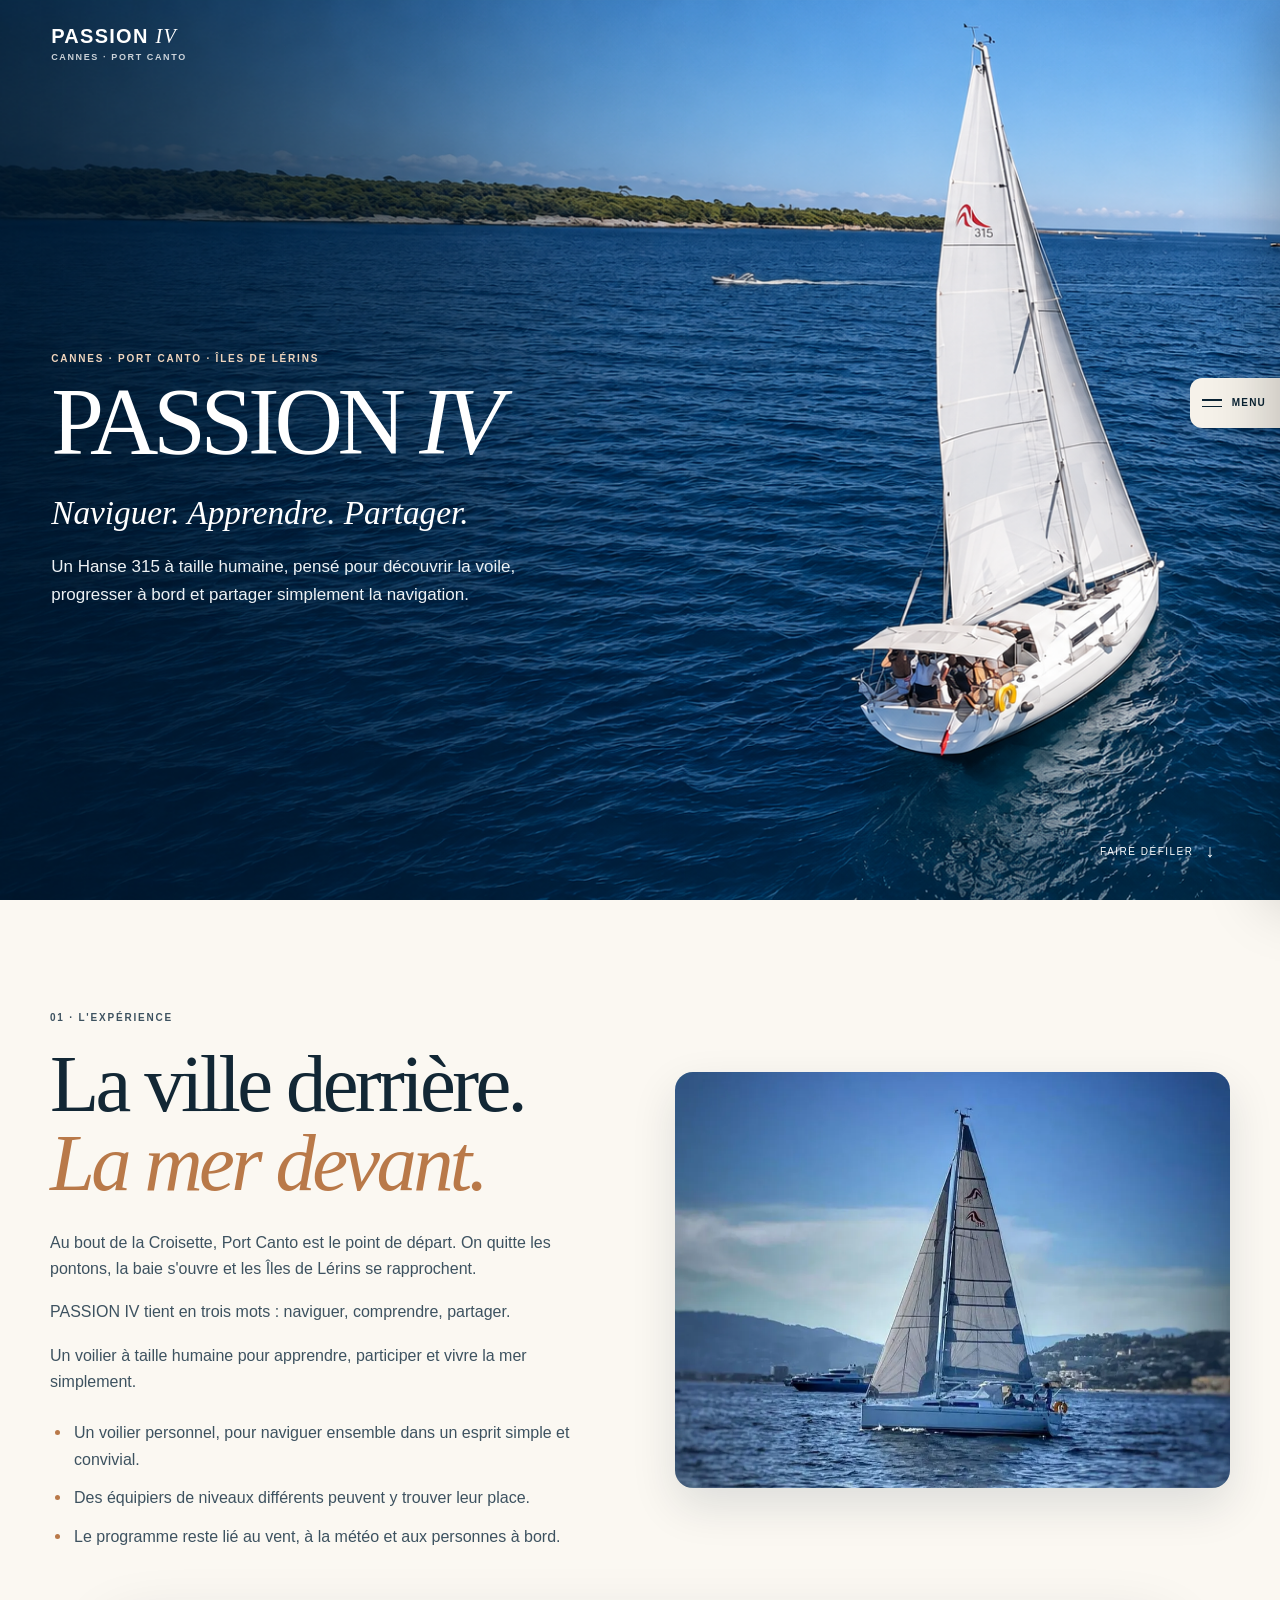
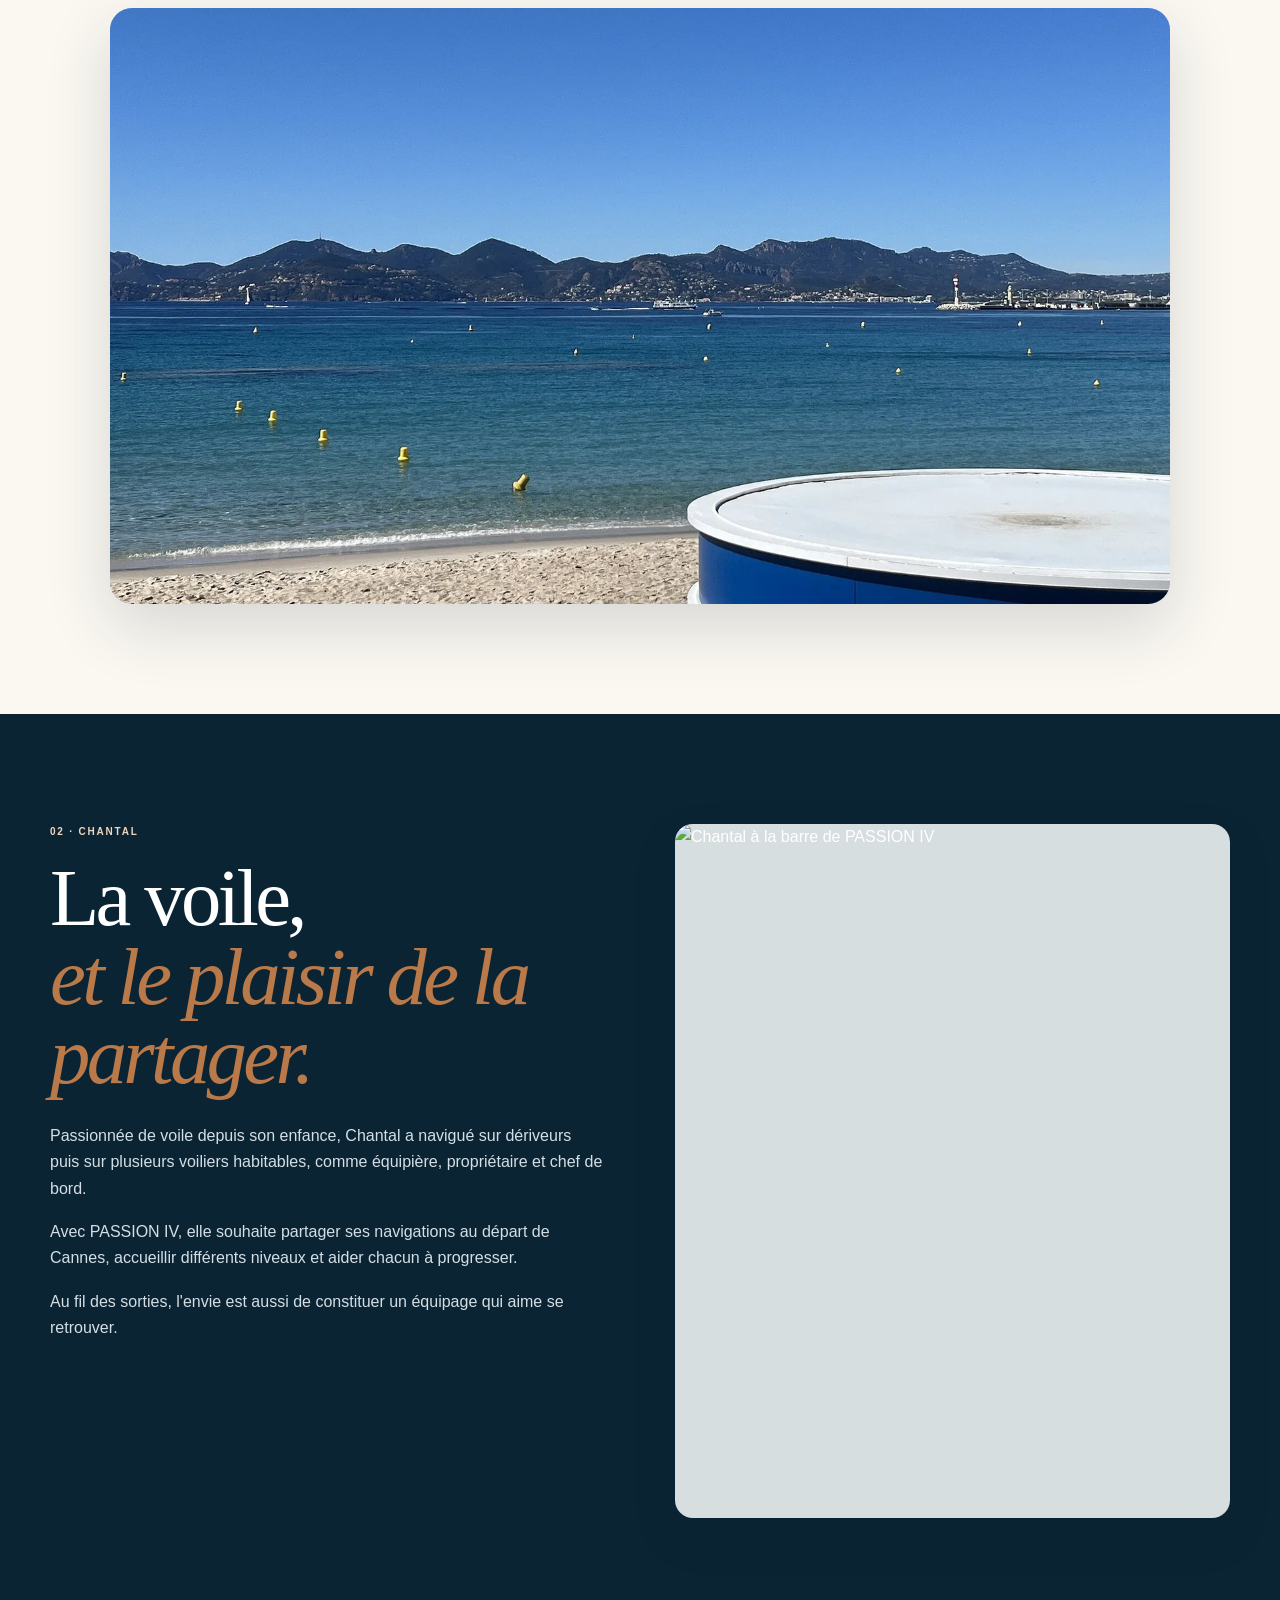
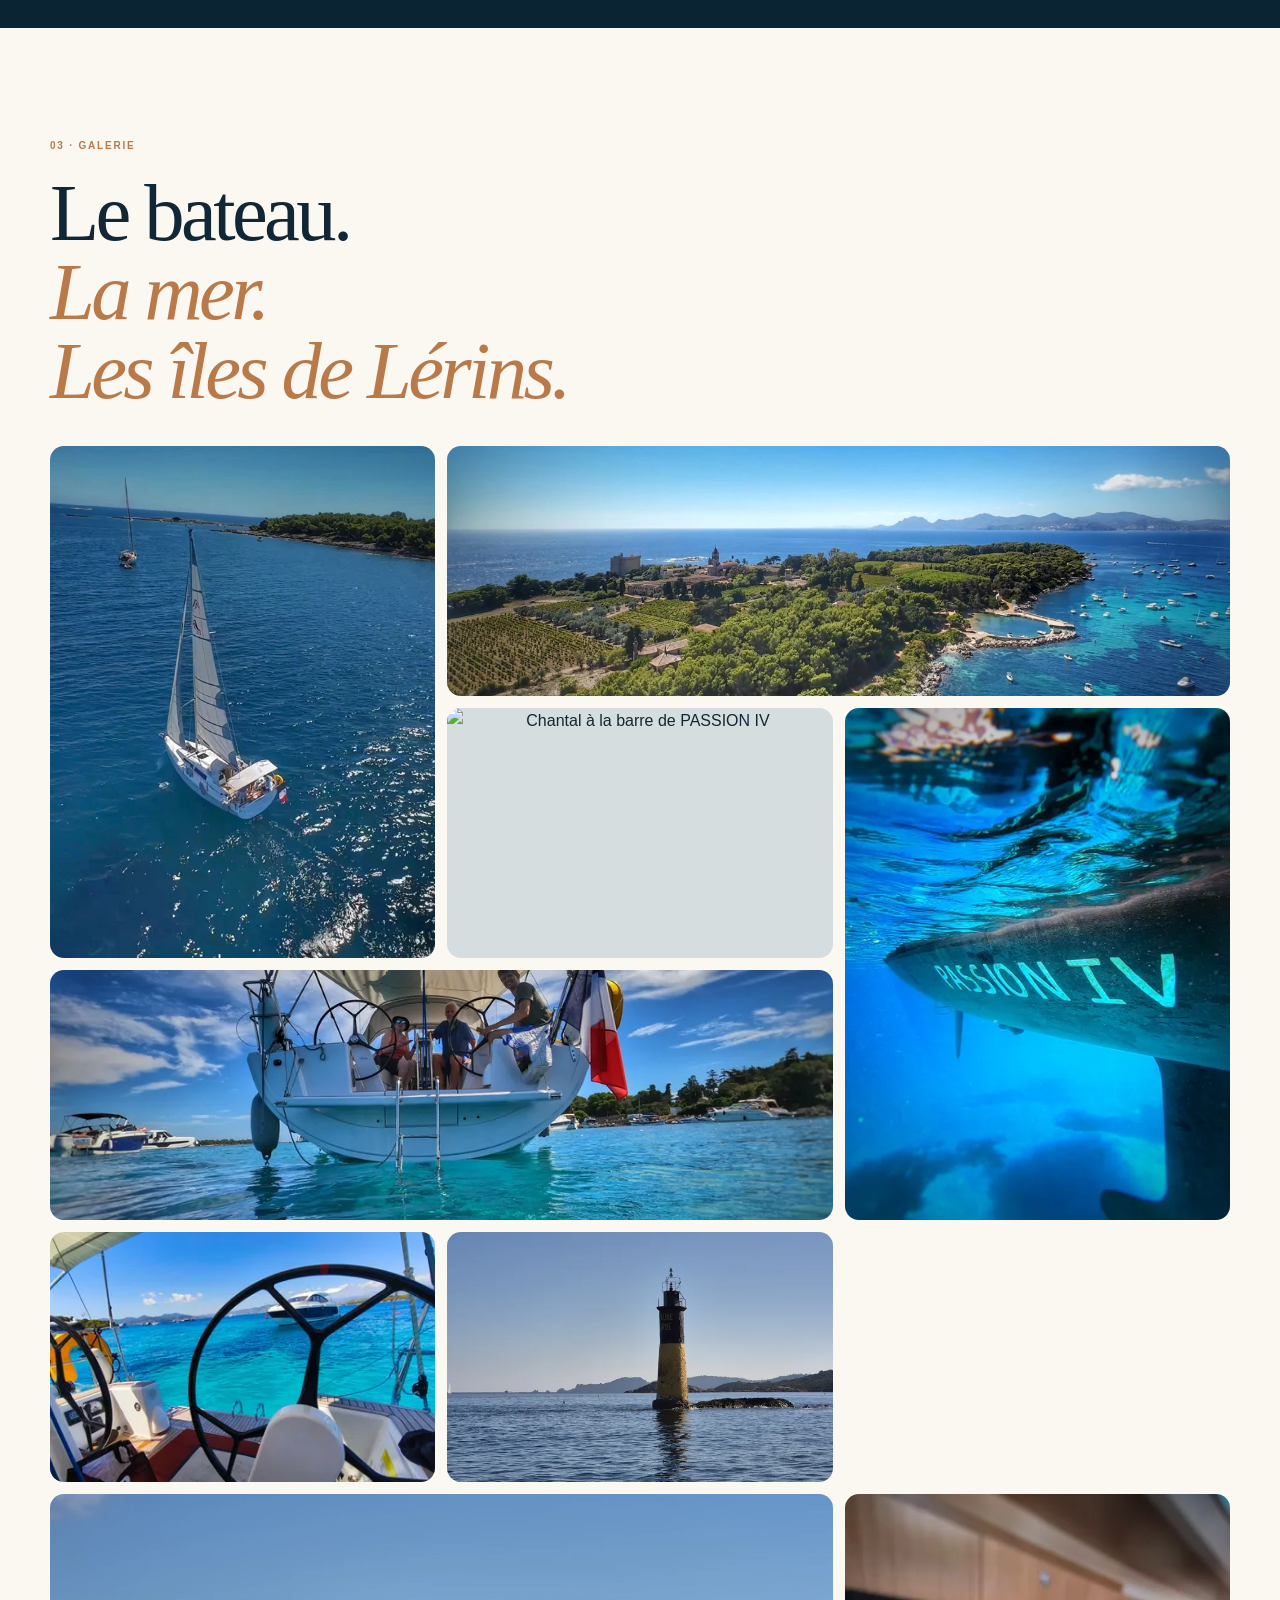
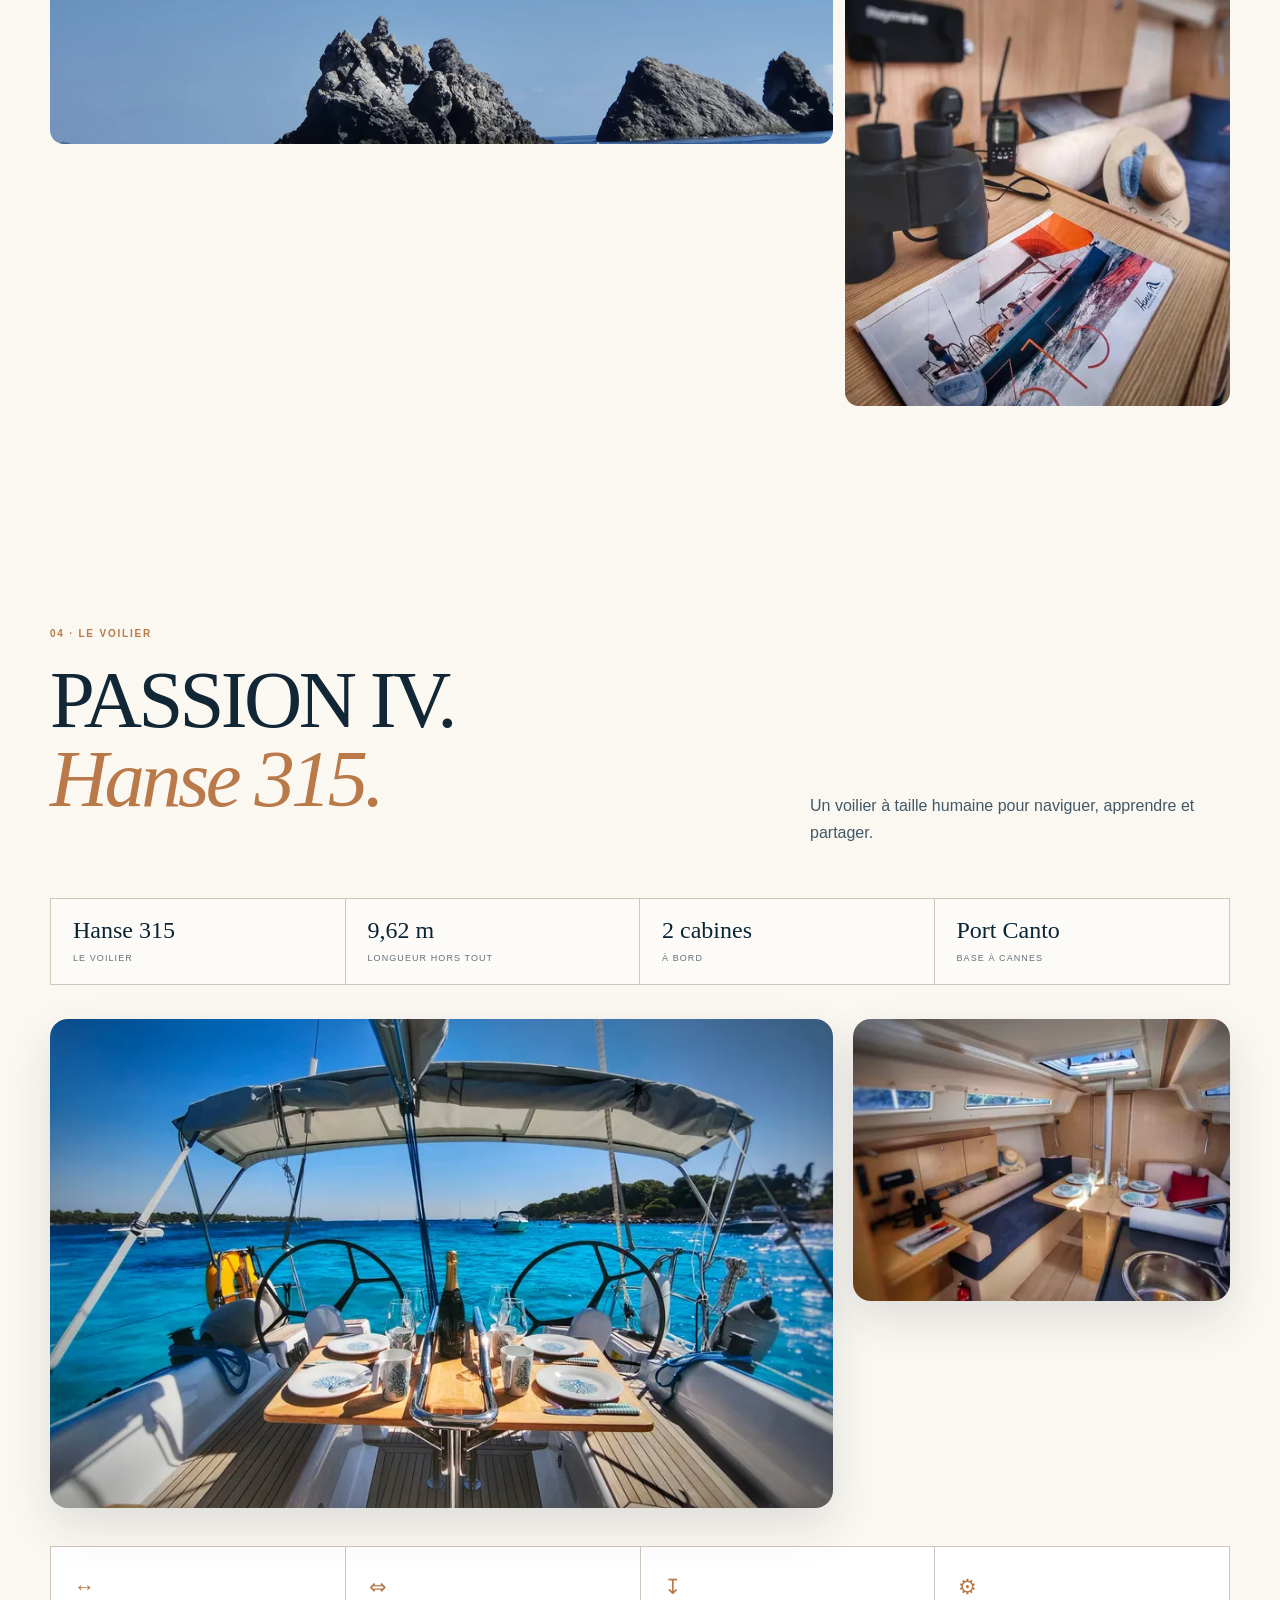
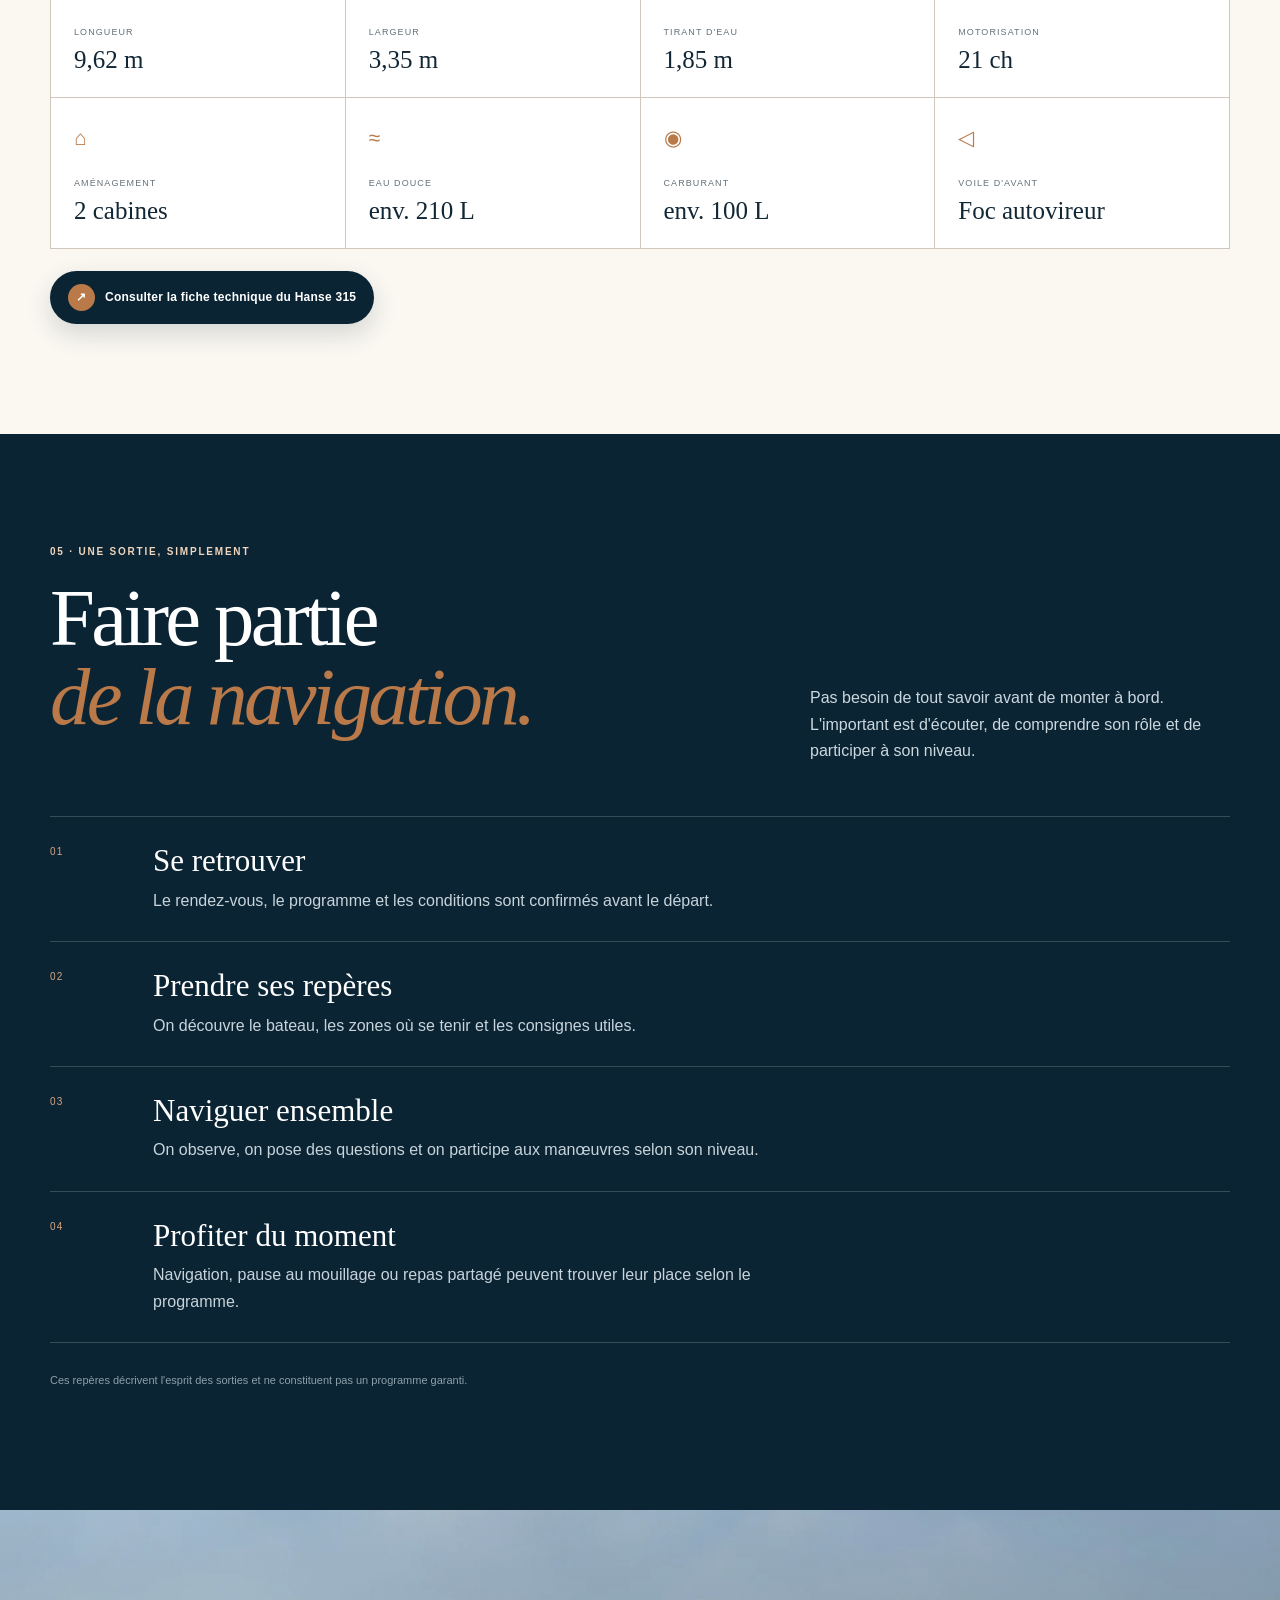
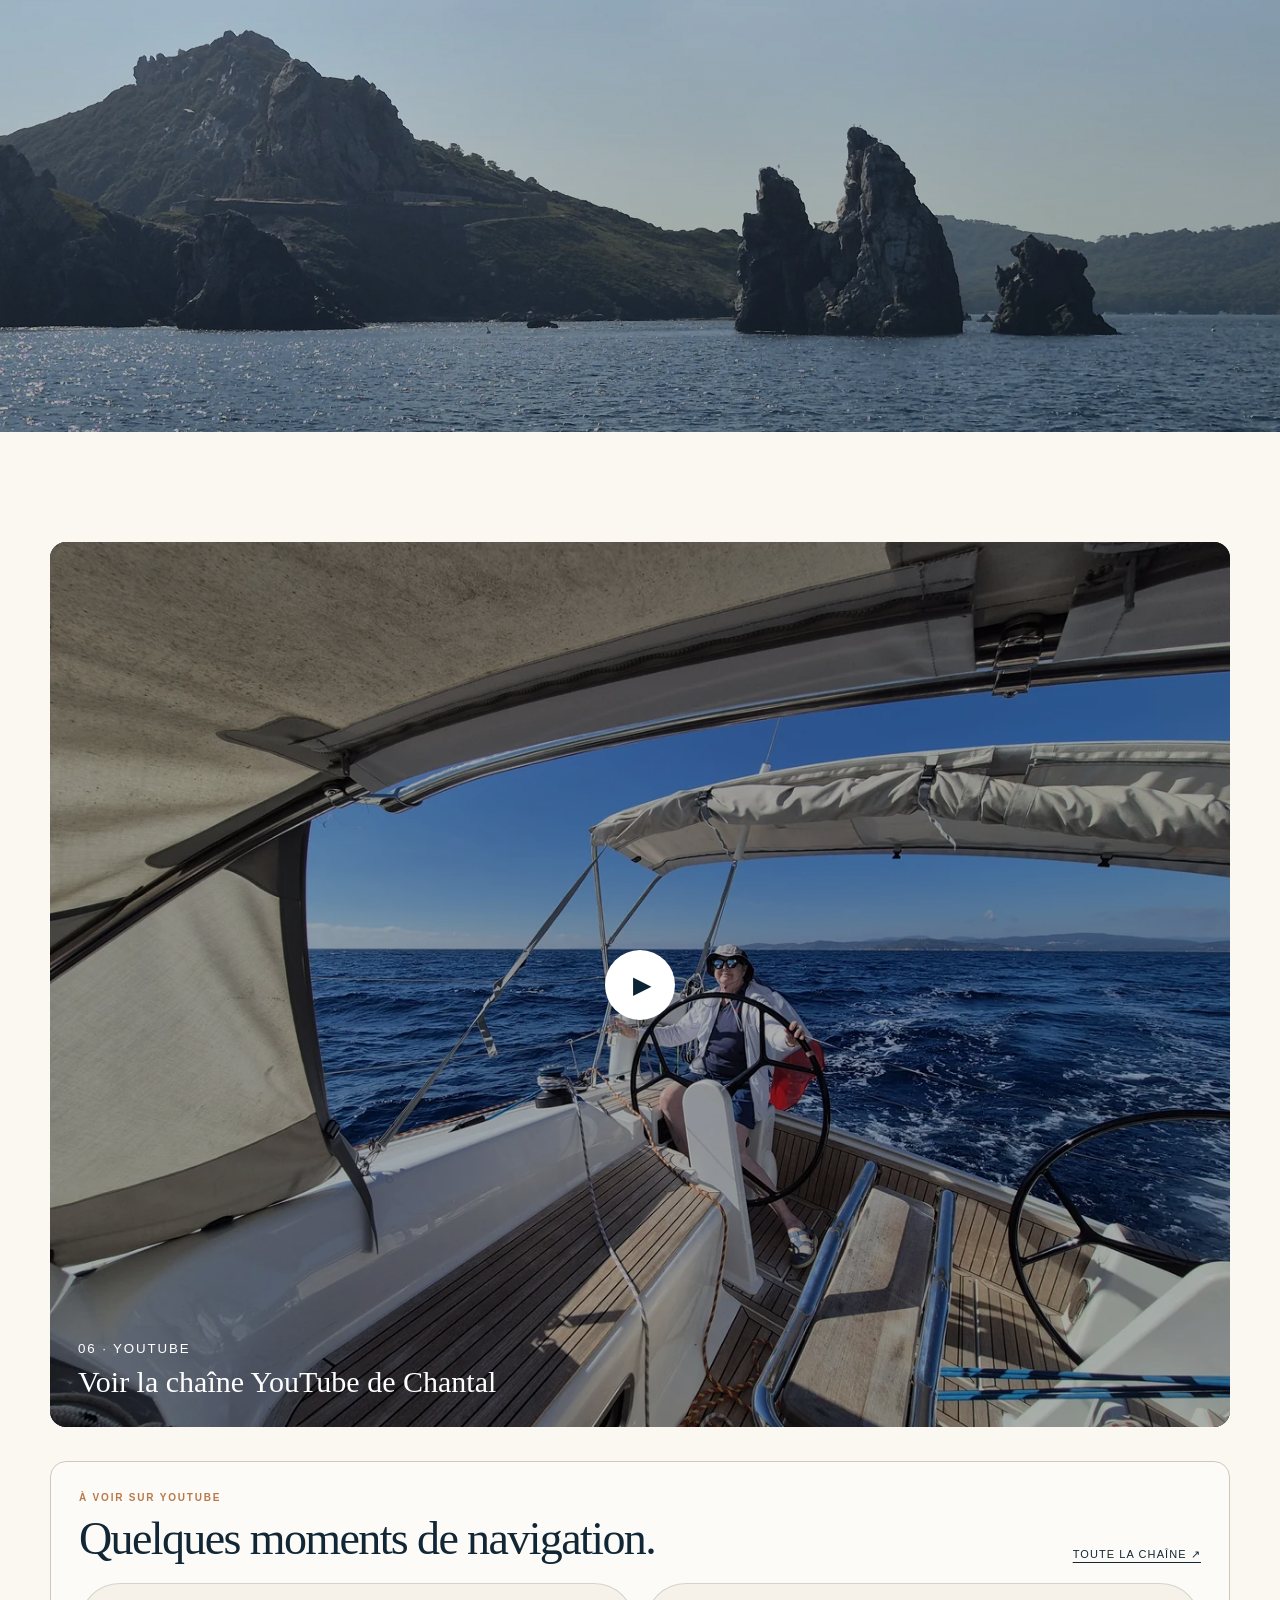
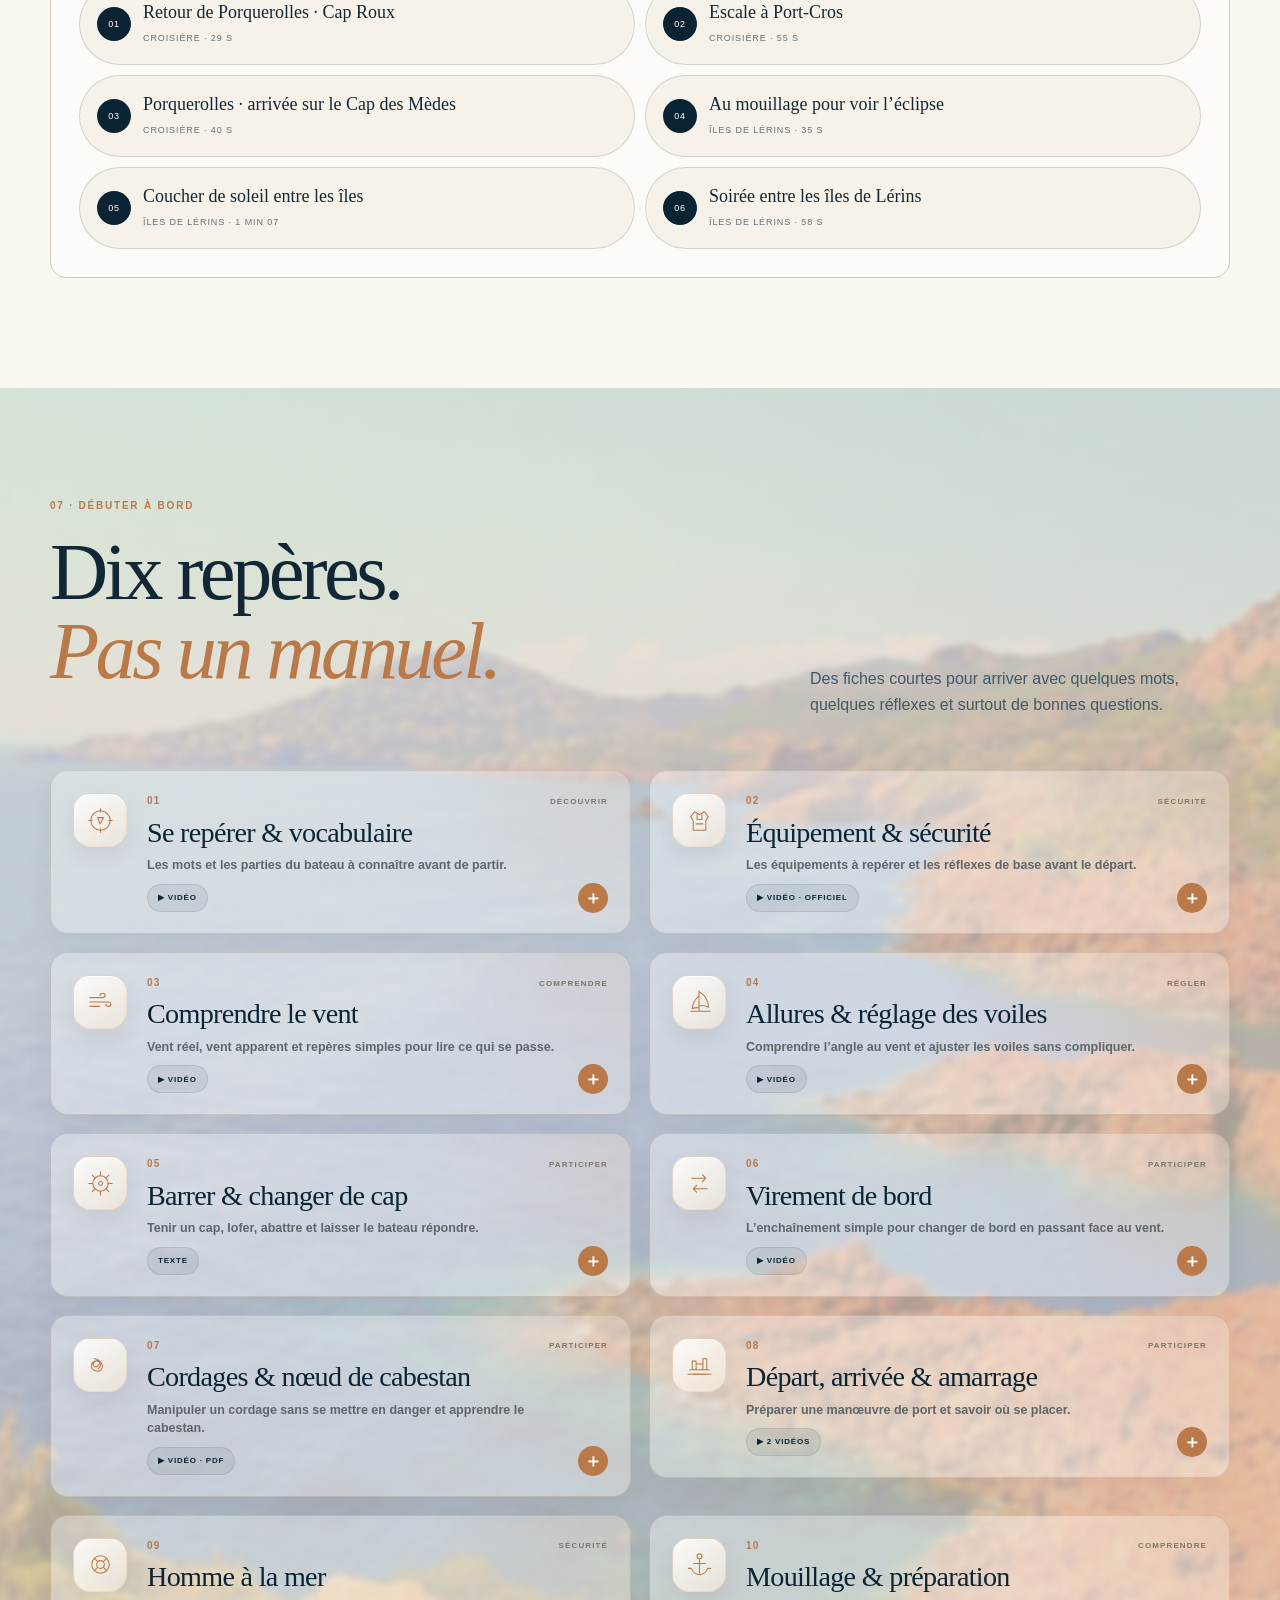
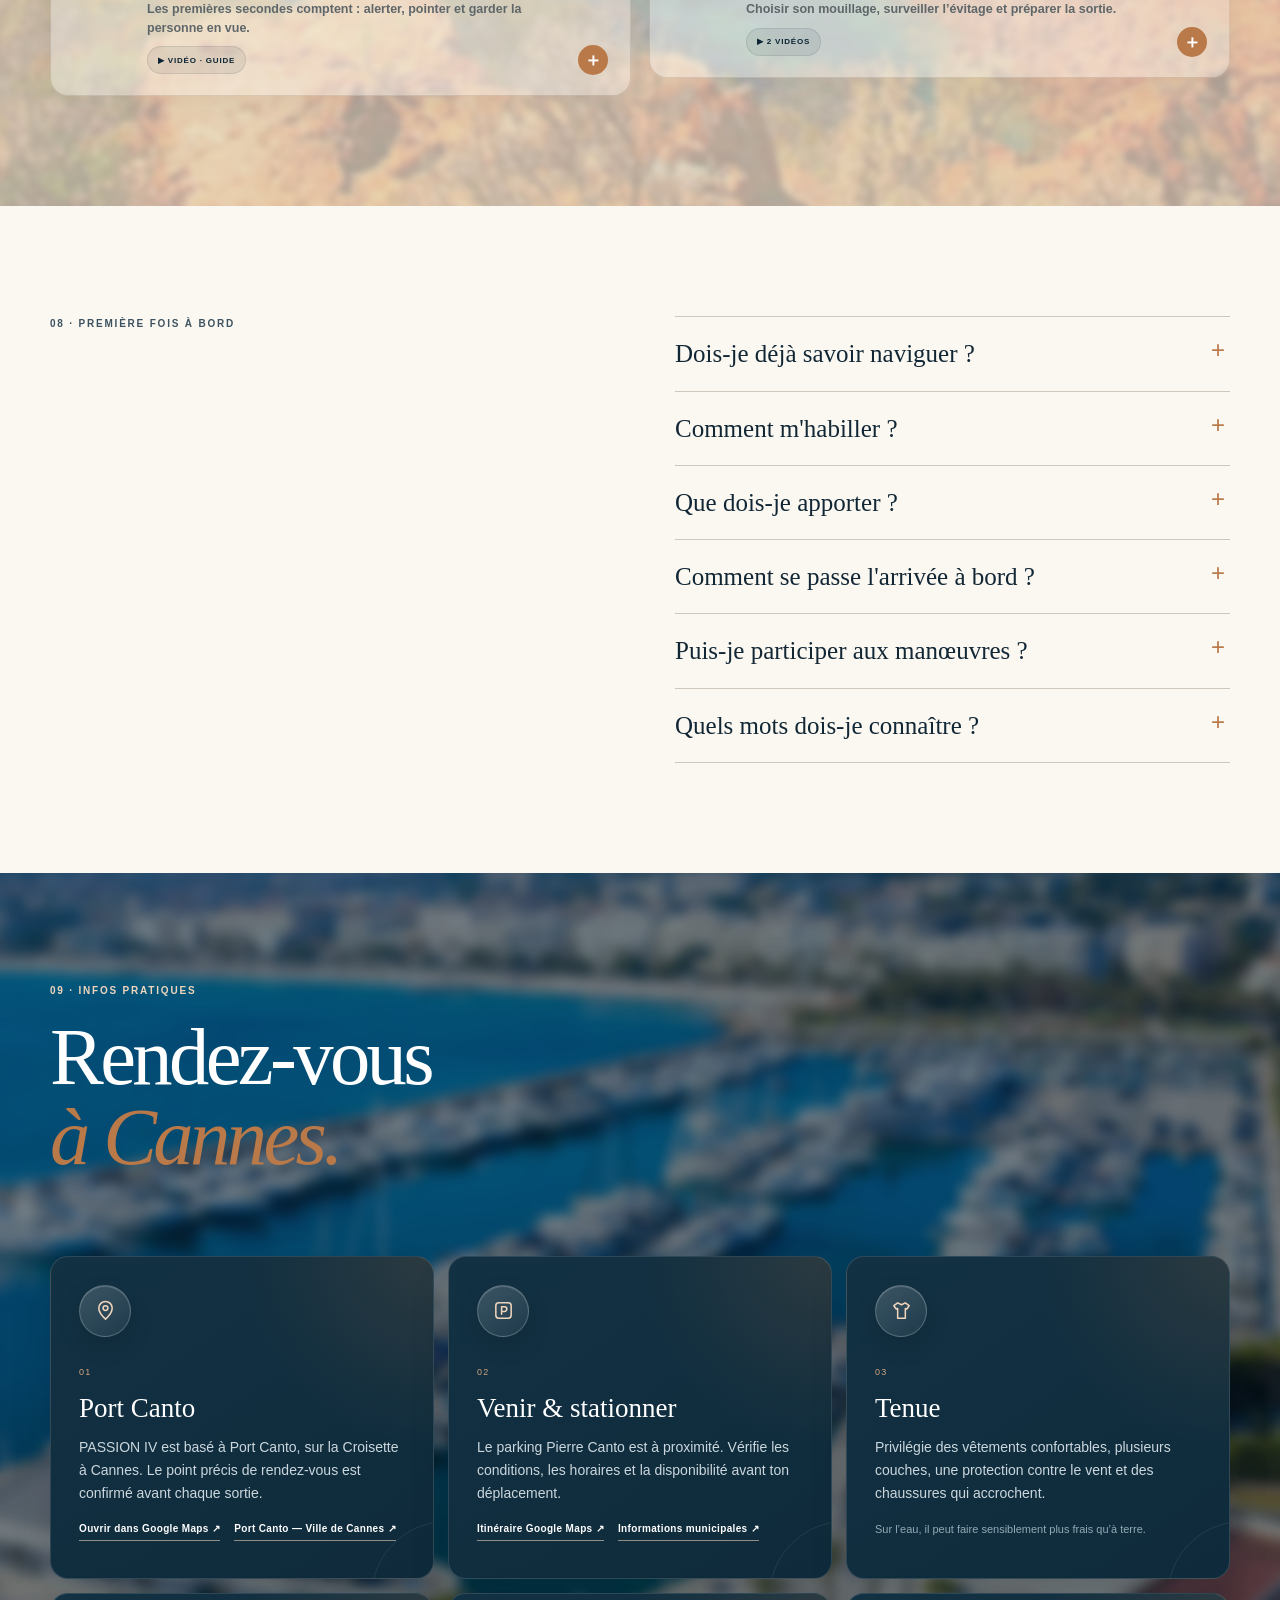
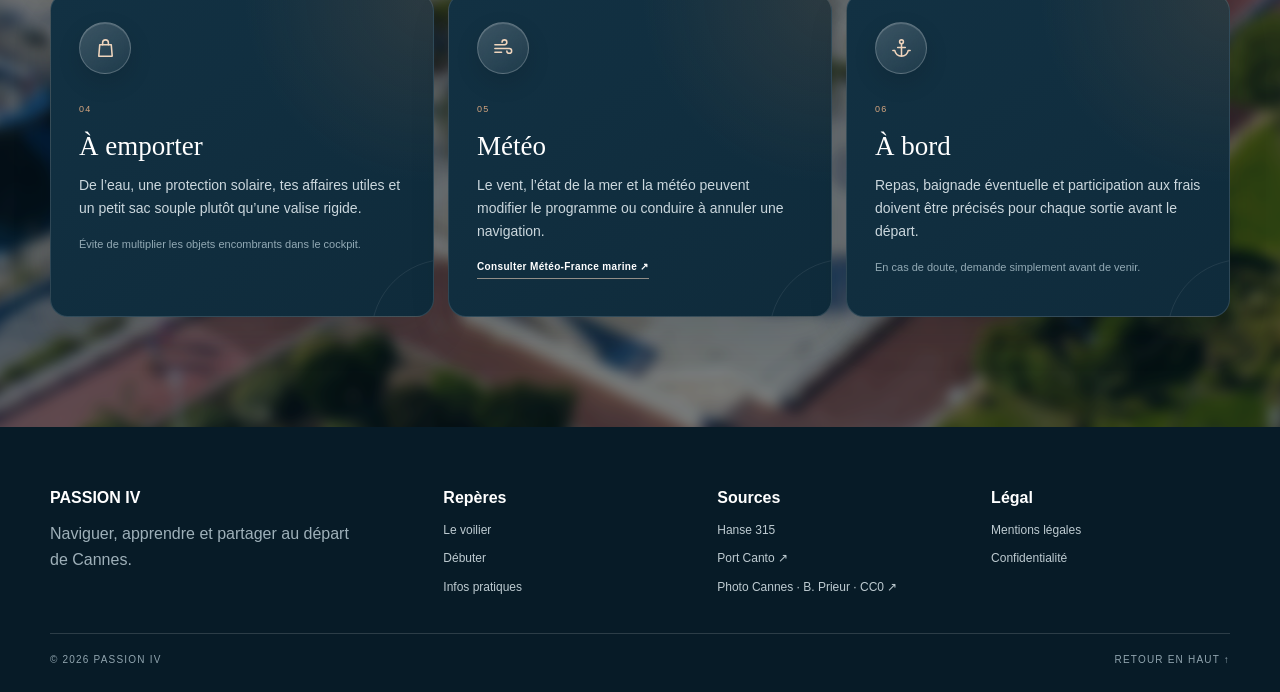
==== commit 97c34873: "PASSION IV V9: alignement final du fichier validé" ====
--- a/index.html
+++ b/index.html
@@ -514,4 +514,4 @@
 
   <script src="assets/js/site.js" defer></script>
 </body>
-</html>+</html>
--- a/assets/css/styles.css
+++ b/assets/css/styles.css
@@ -824,6 +824,7 @@
 .practical-scene .container{position:relative;z-index:1}
 @media (max-width:960px){
   .practical-scene::before{
+    background-image:url('../images/port-canto-bg-960.webp');
     filter:blur(5px) saturate(1.05) brightness(.86);
     opacity:.84;
   }
@@ -876,7 +877,10 @@
   .manual-scene::before{
     background:
       linear-gradient(rgba(229,218,201,.74),rgba(229,218,201,.74)),
-      url('../images/esterel-blur-bg-1600.webp') center center / cover no-repeat;
+      url('../images/esterel-blur-bg-960.webp') center center / cover no-repeat;
     filter:blur(2.5px) saturate(.9);
   }
-}+}
+
+/* Section YouTube autonome */
+.youtube-section .video-facade{margin-top:0}
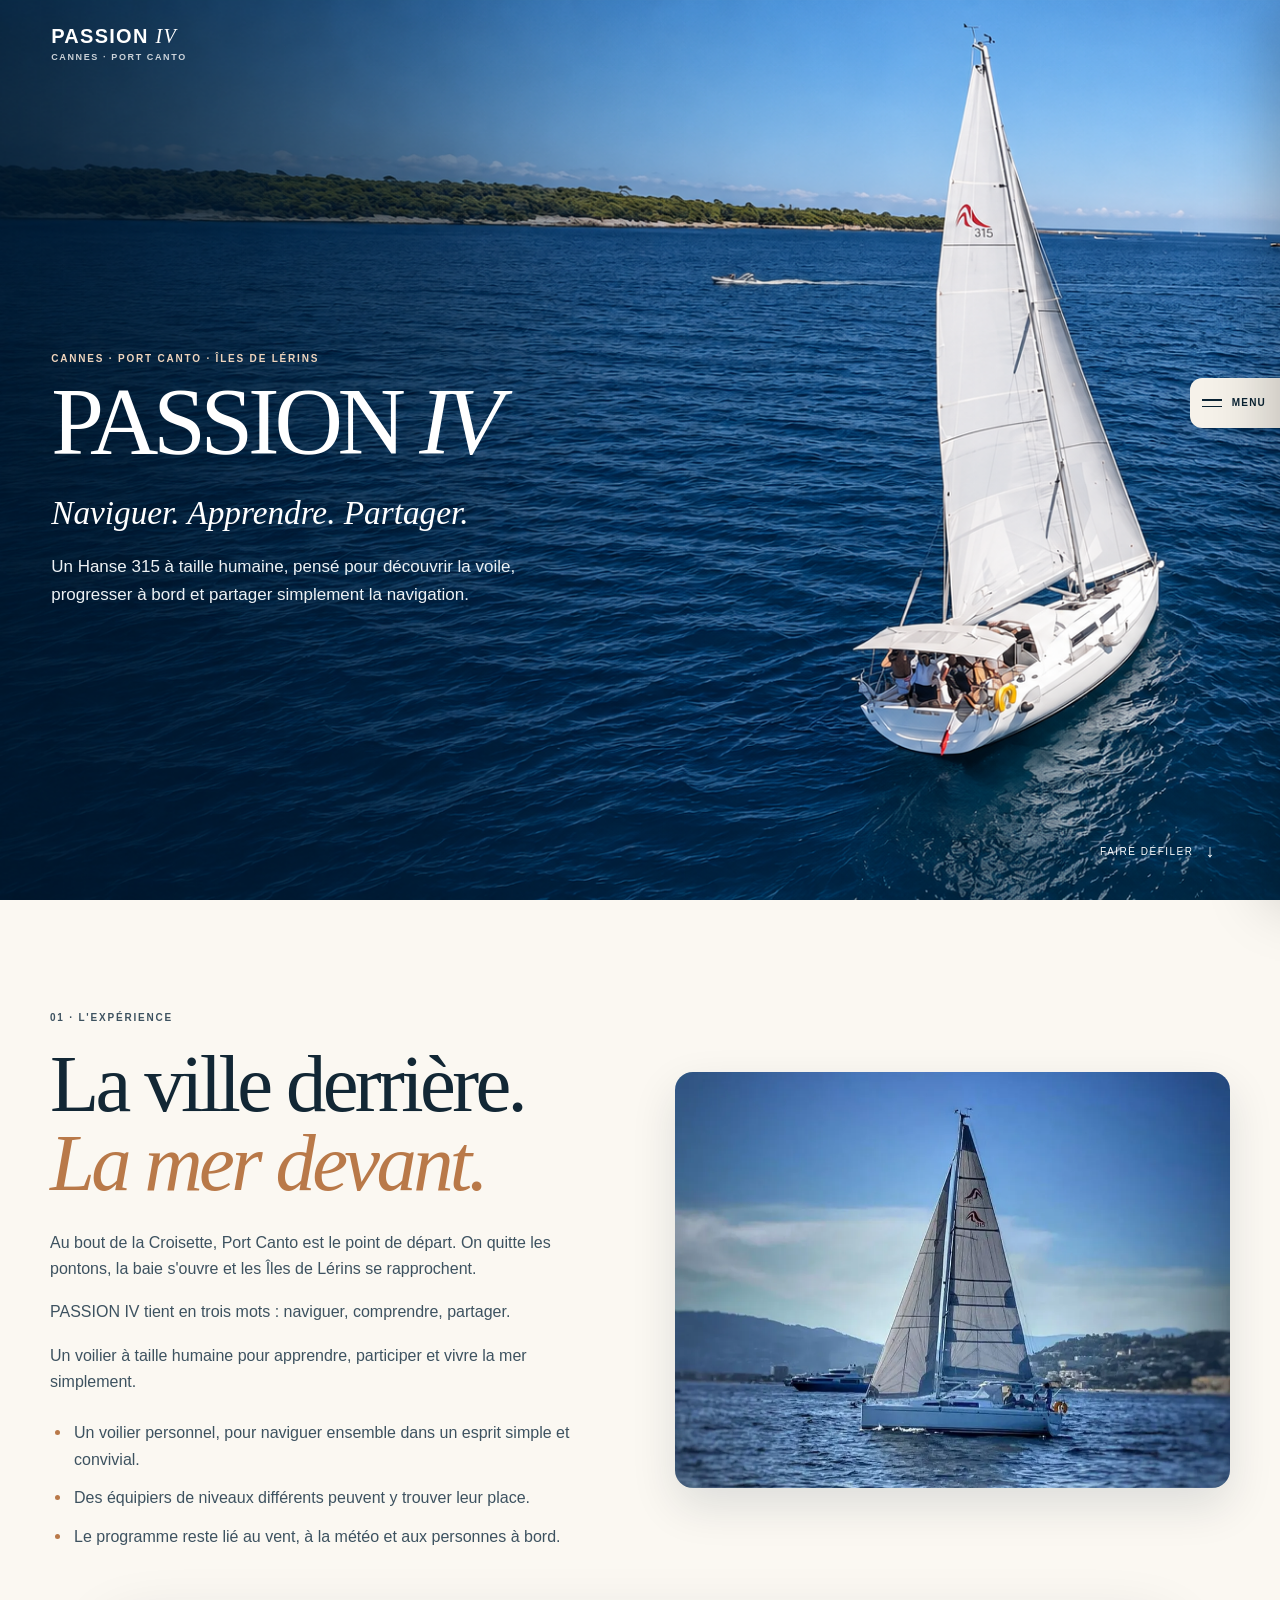
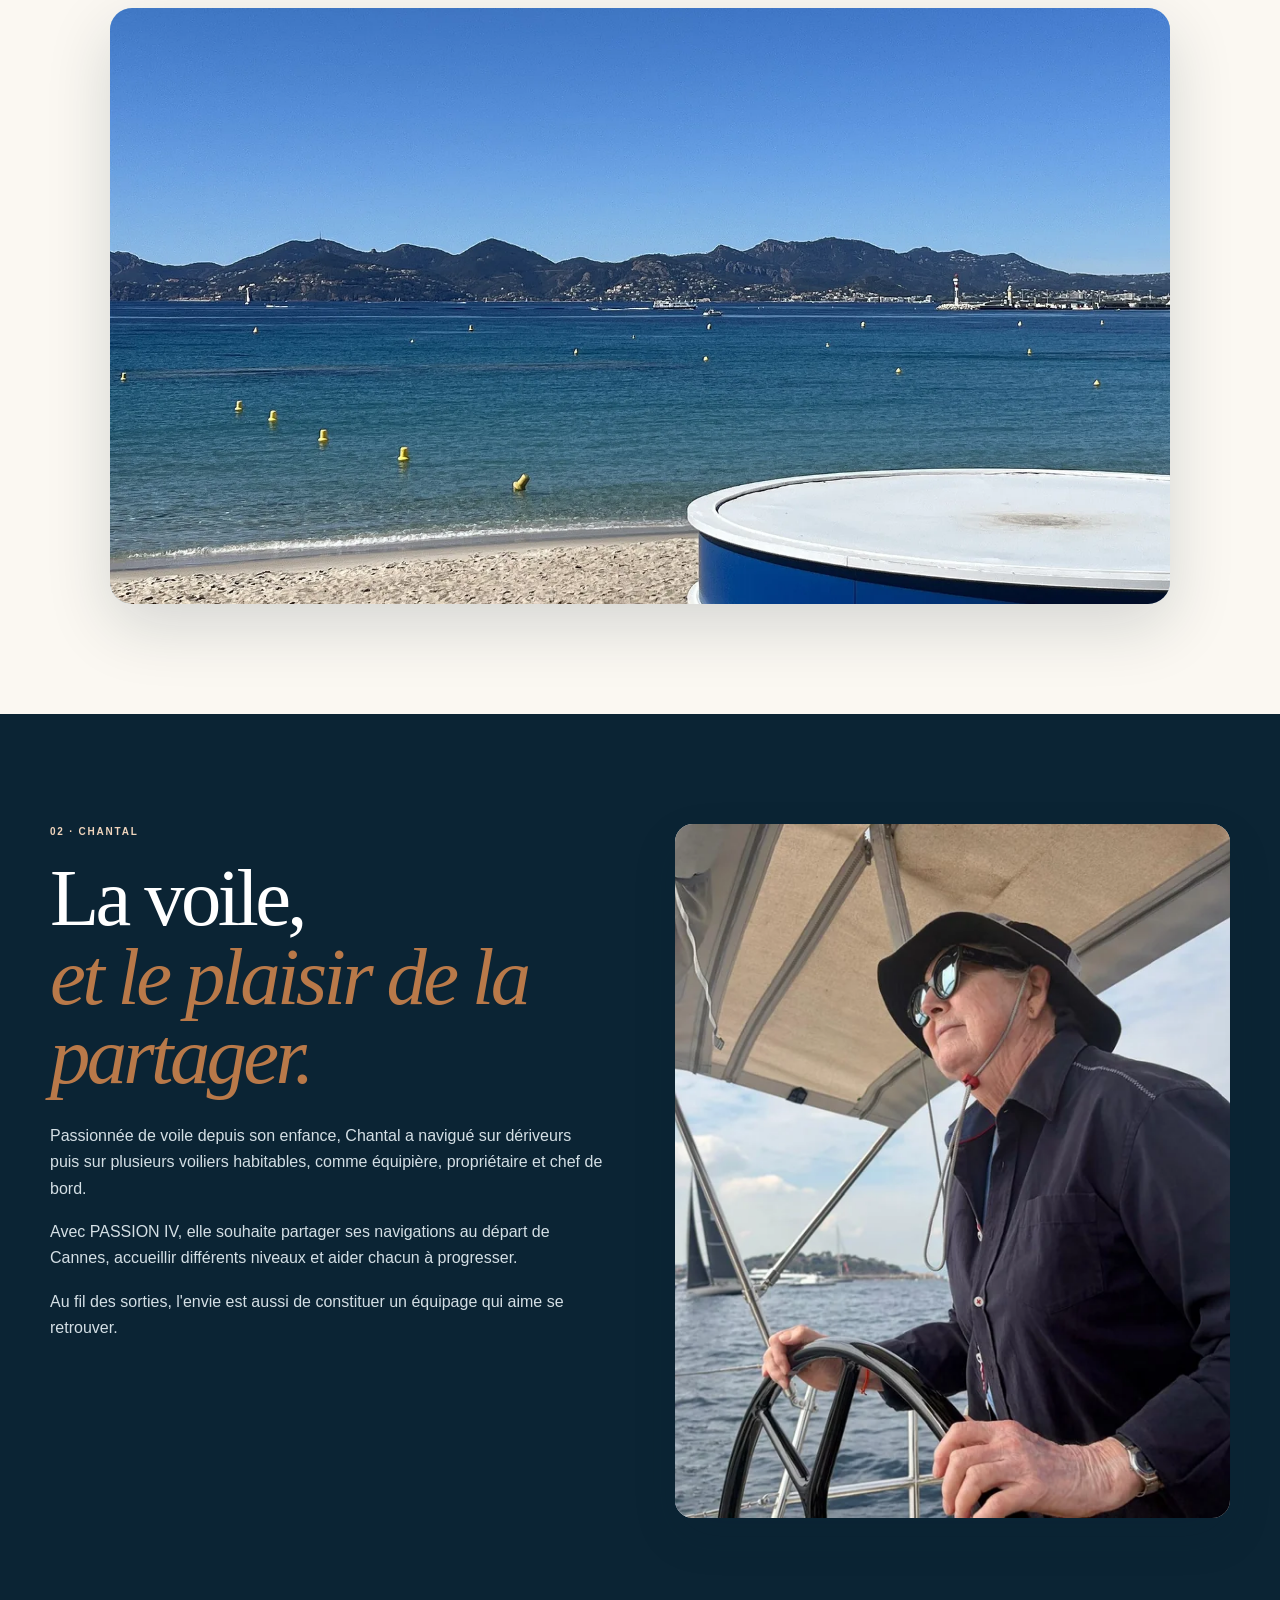
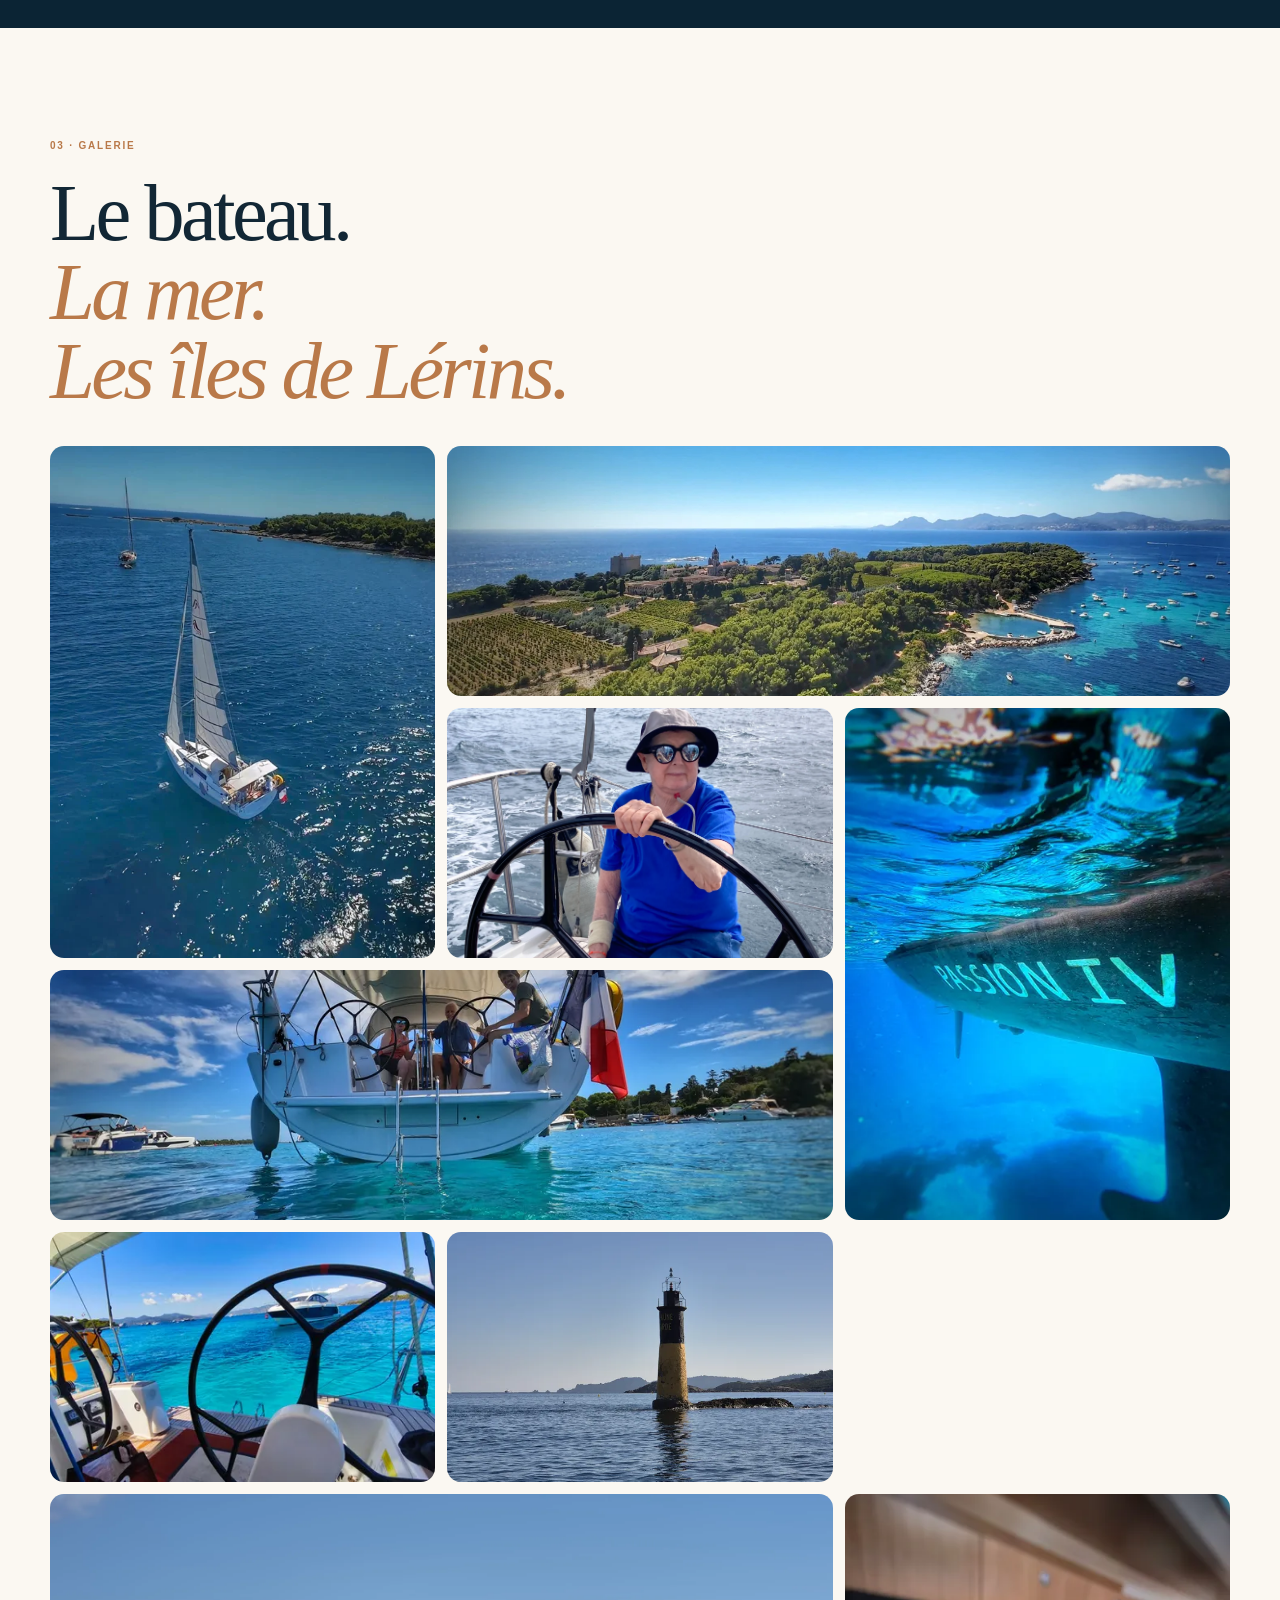
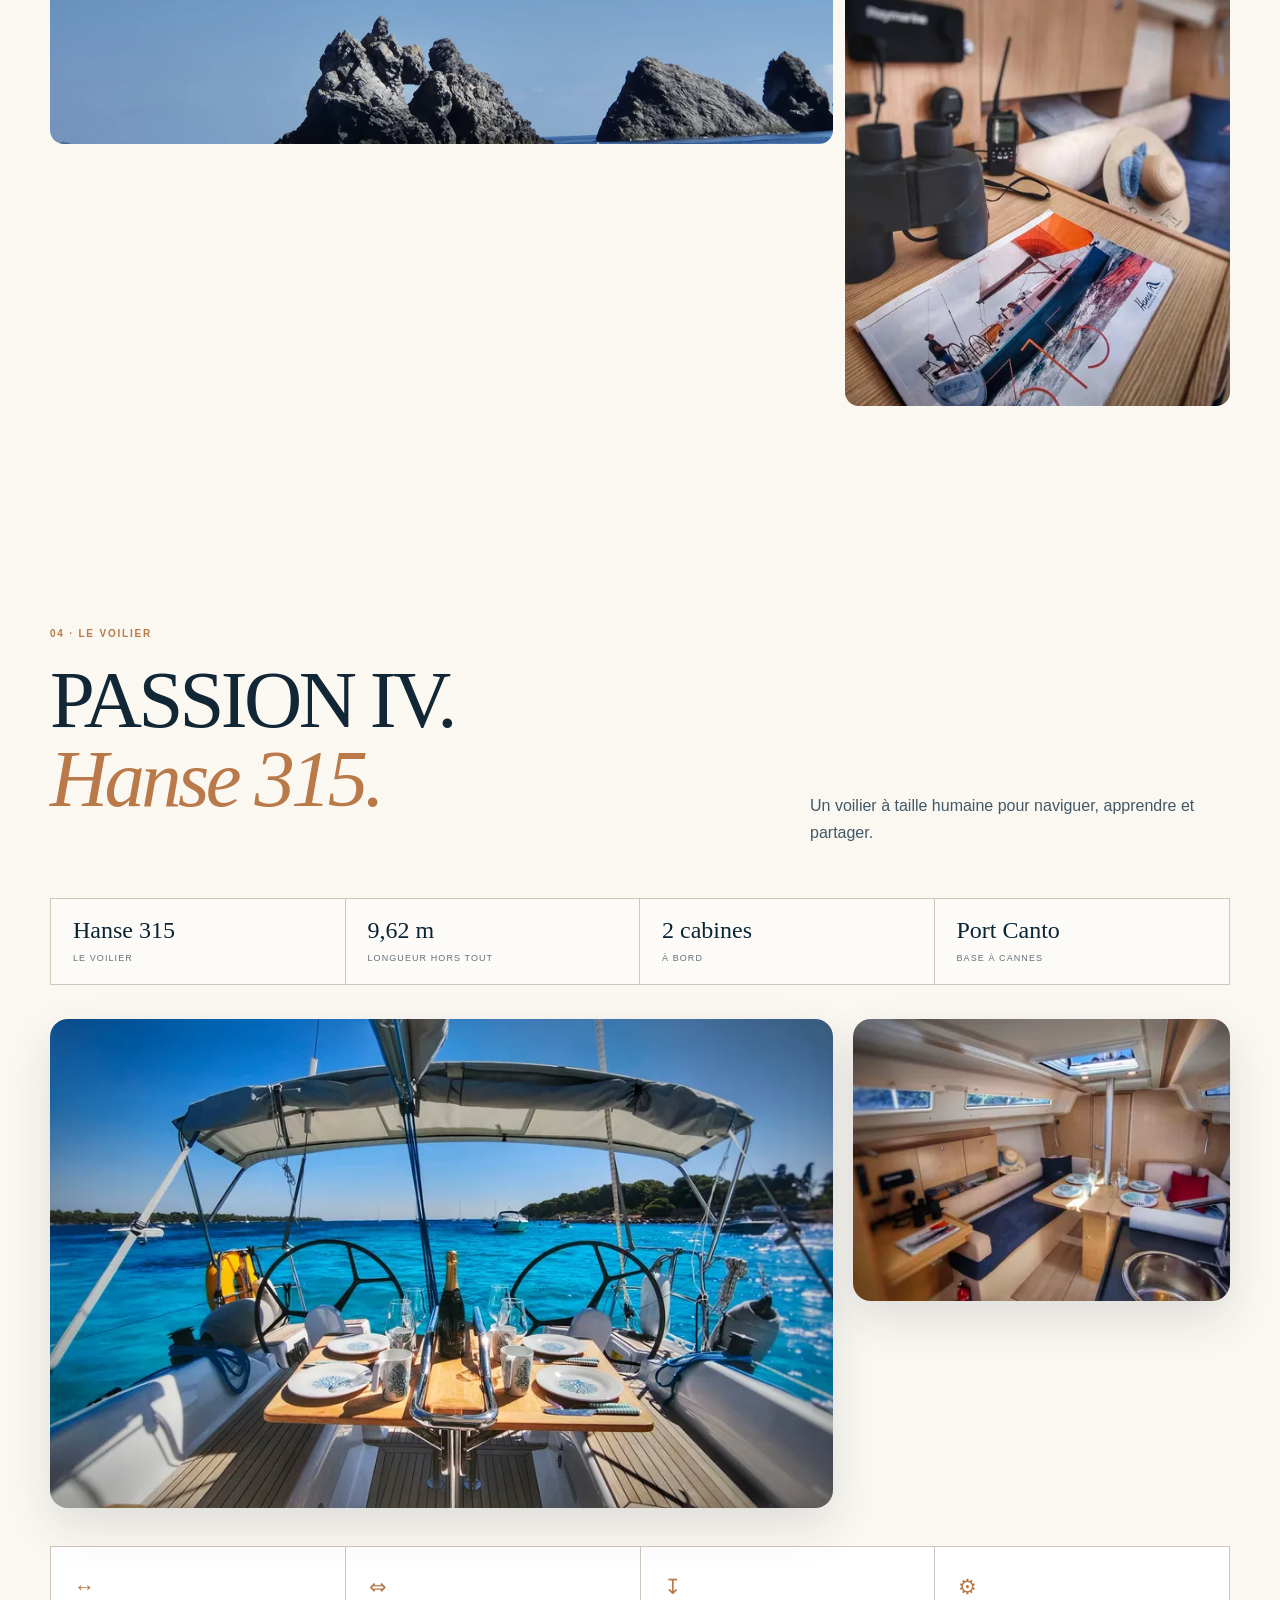
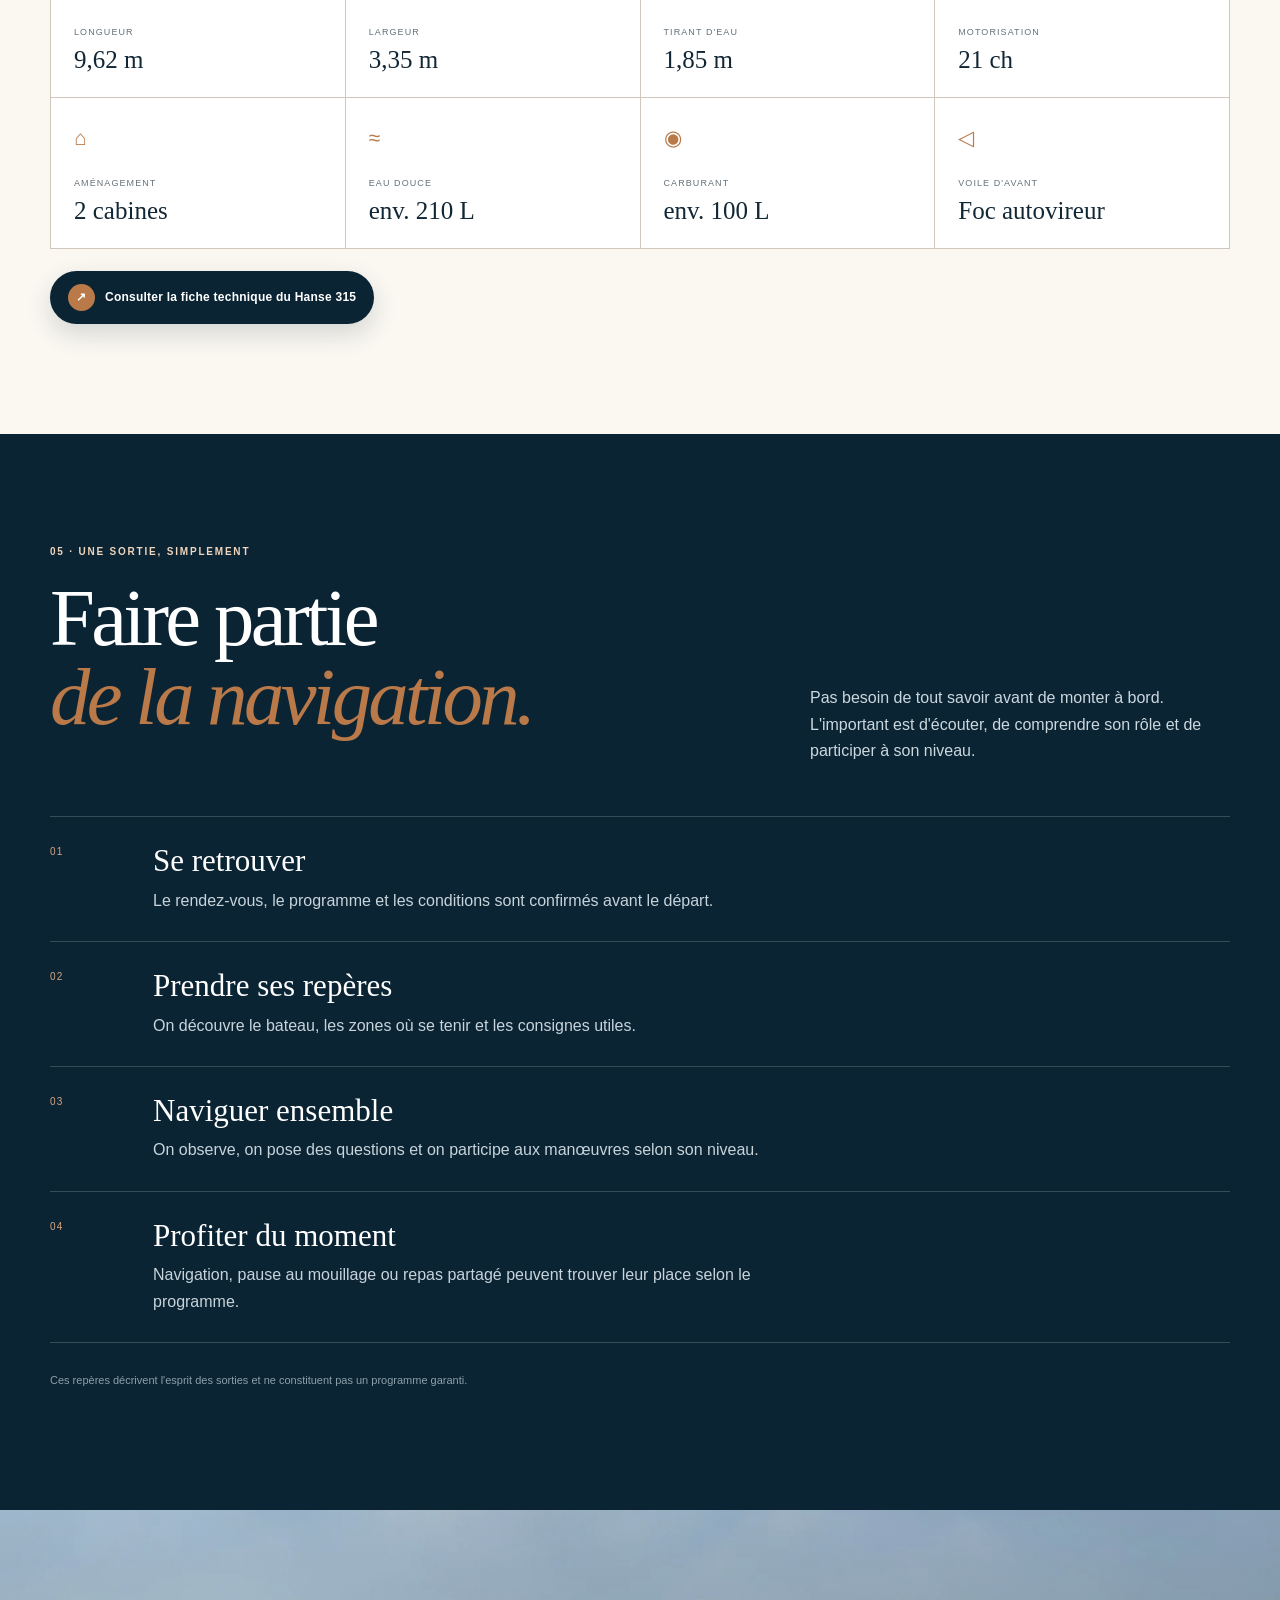
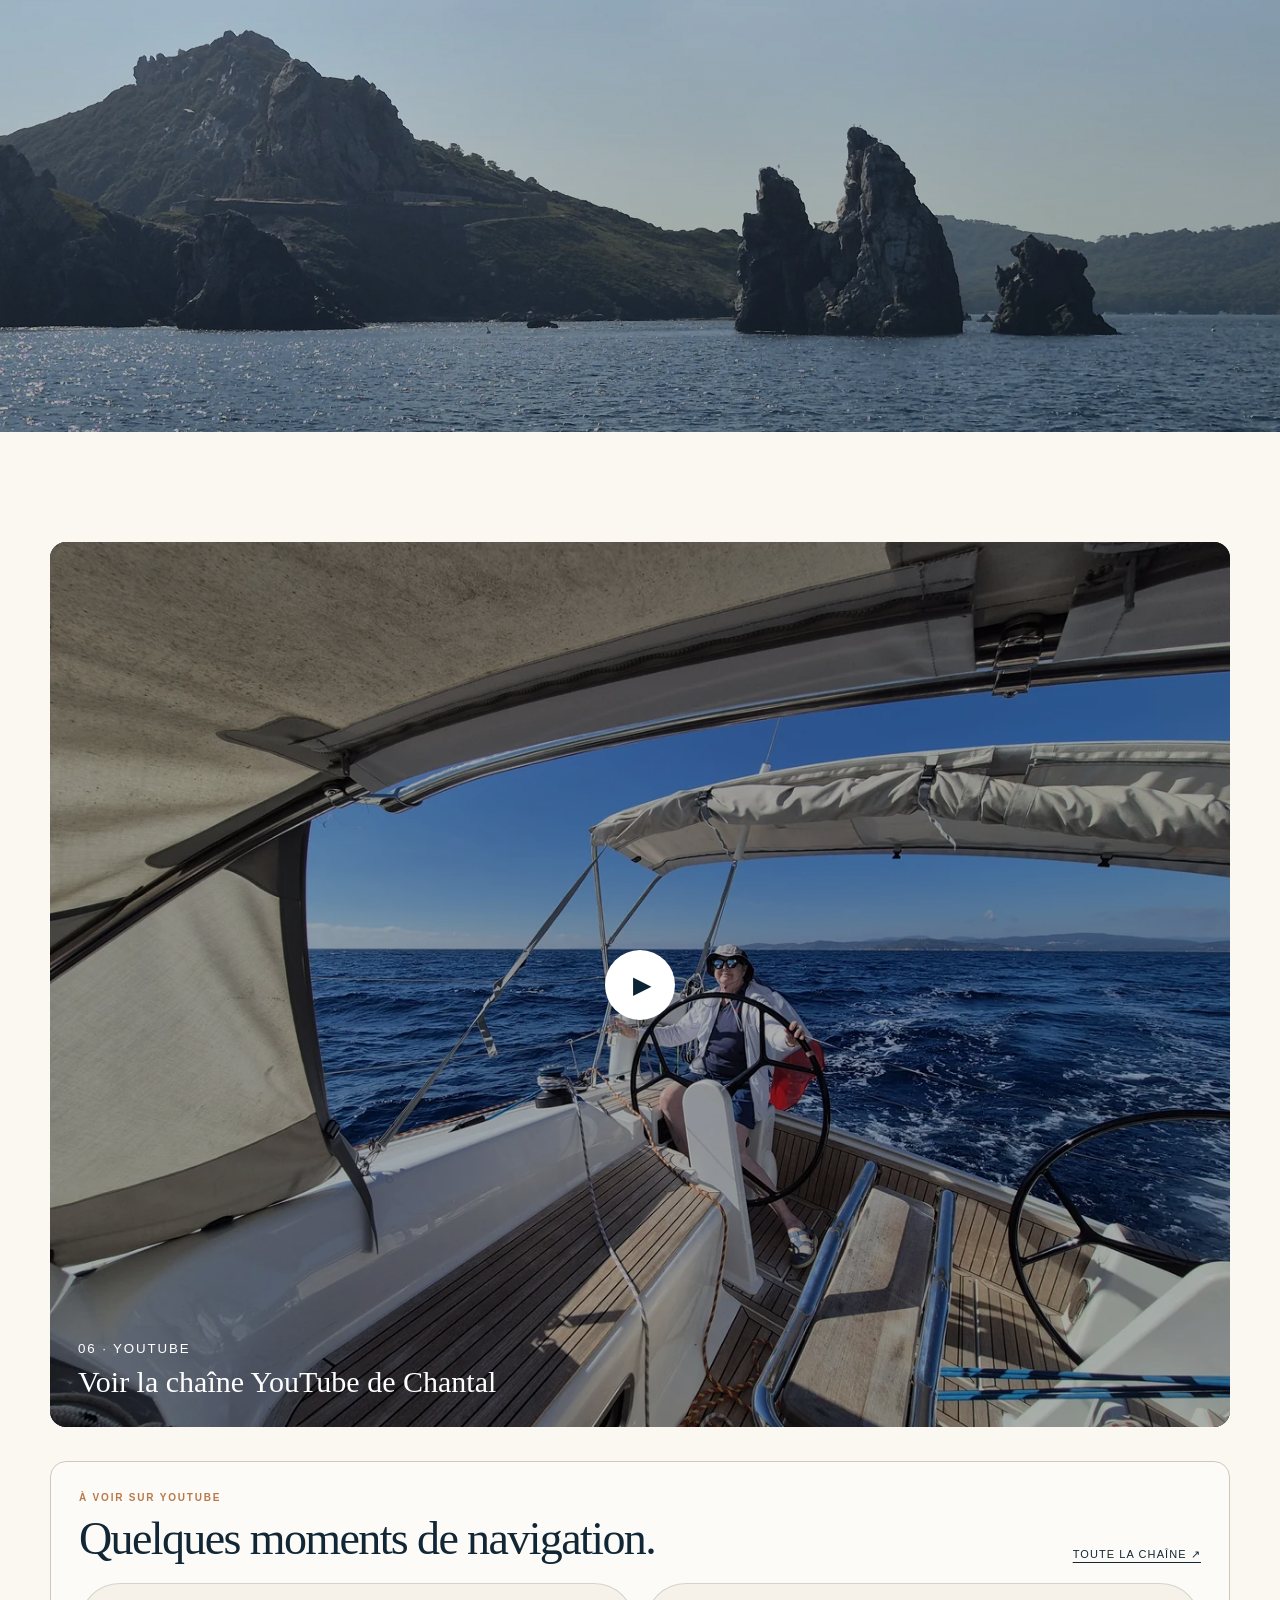
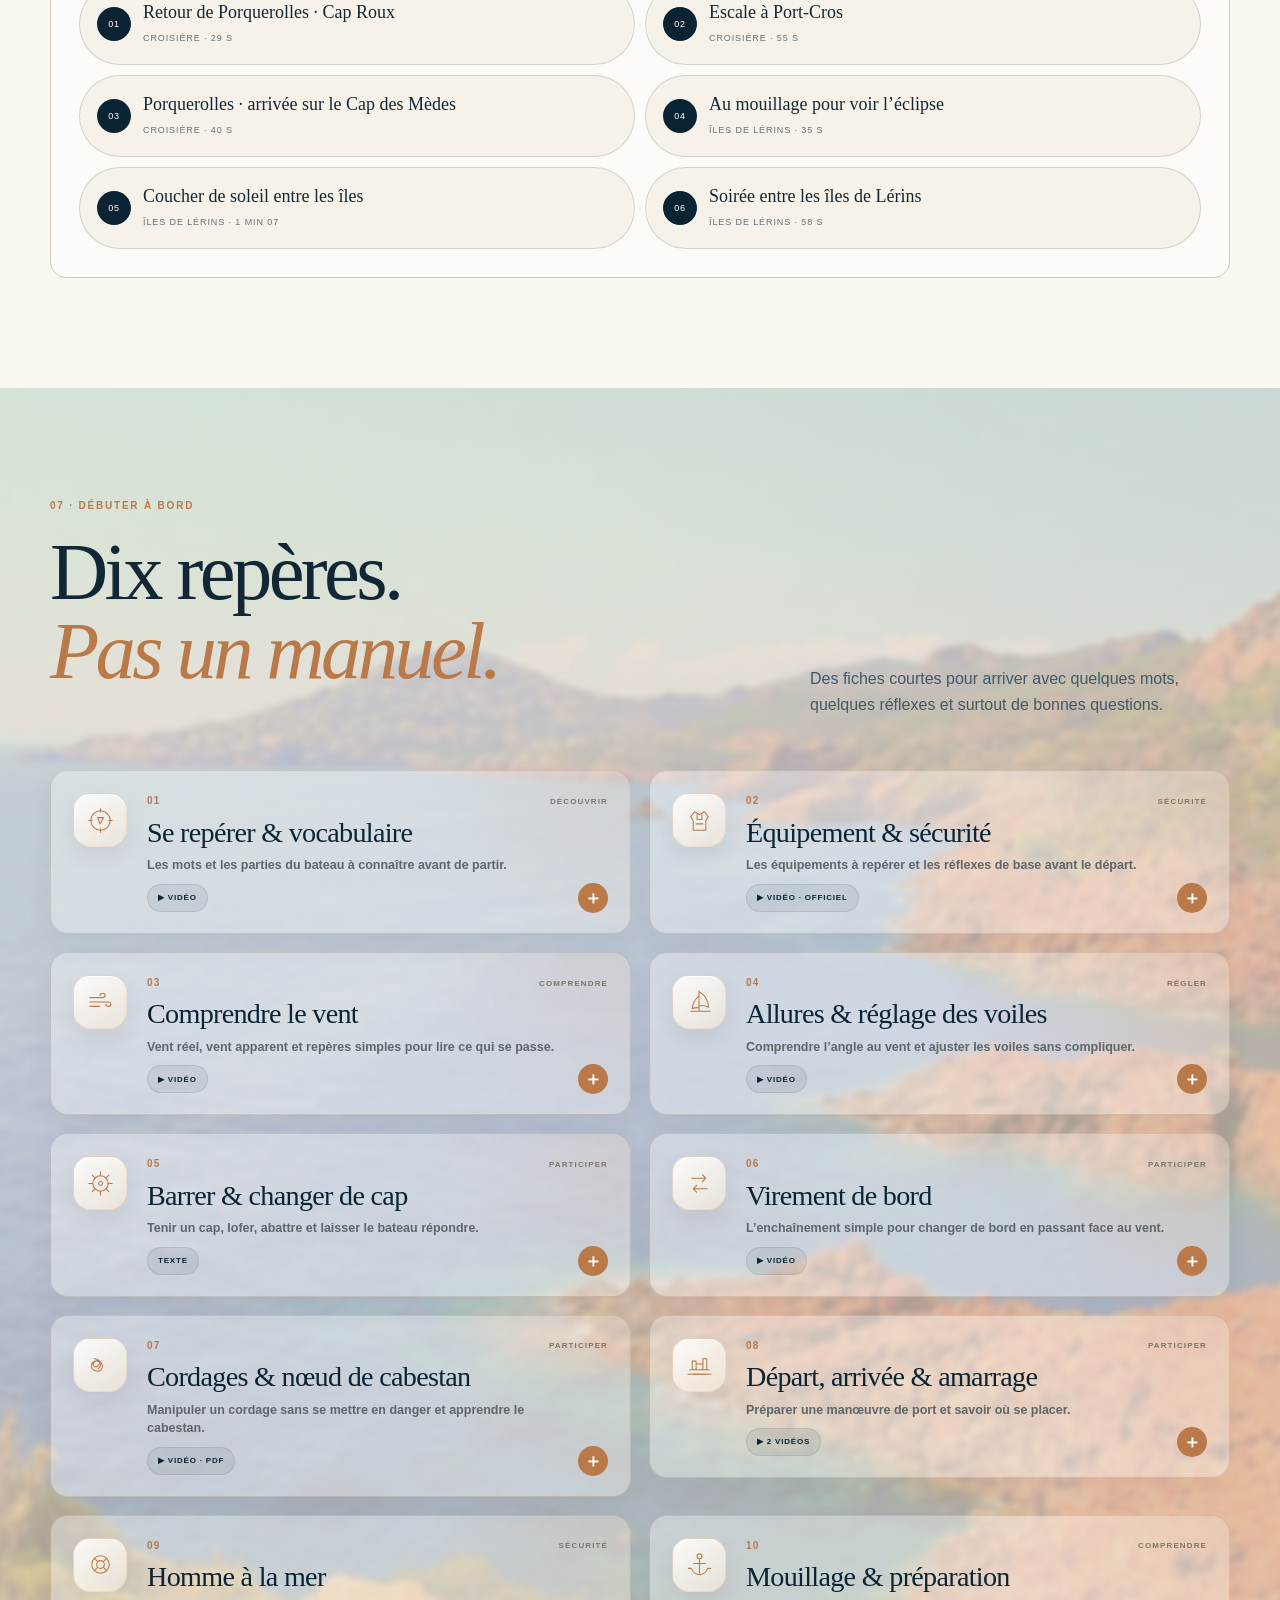
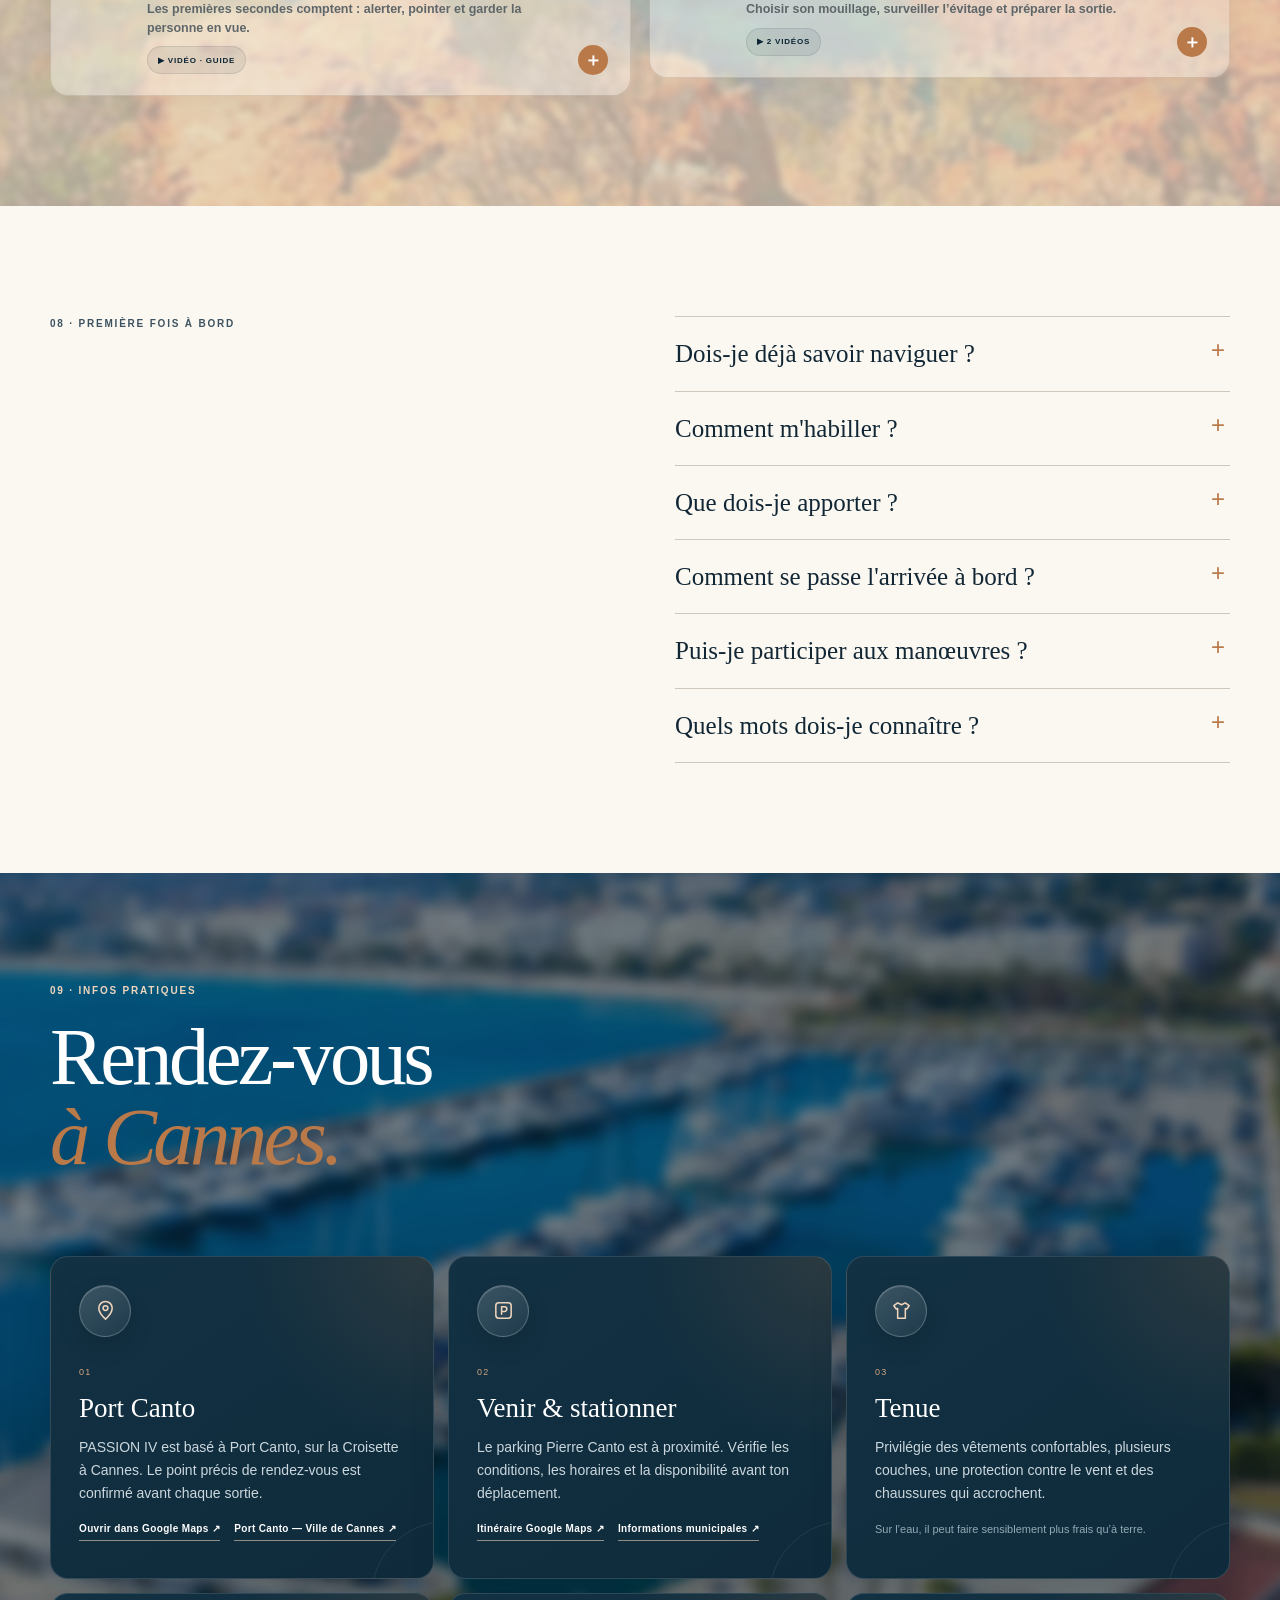
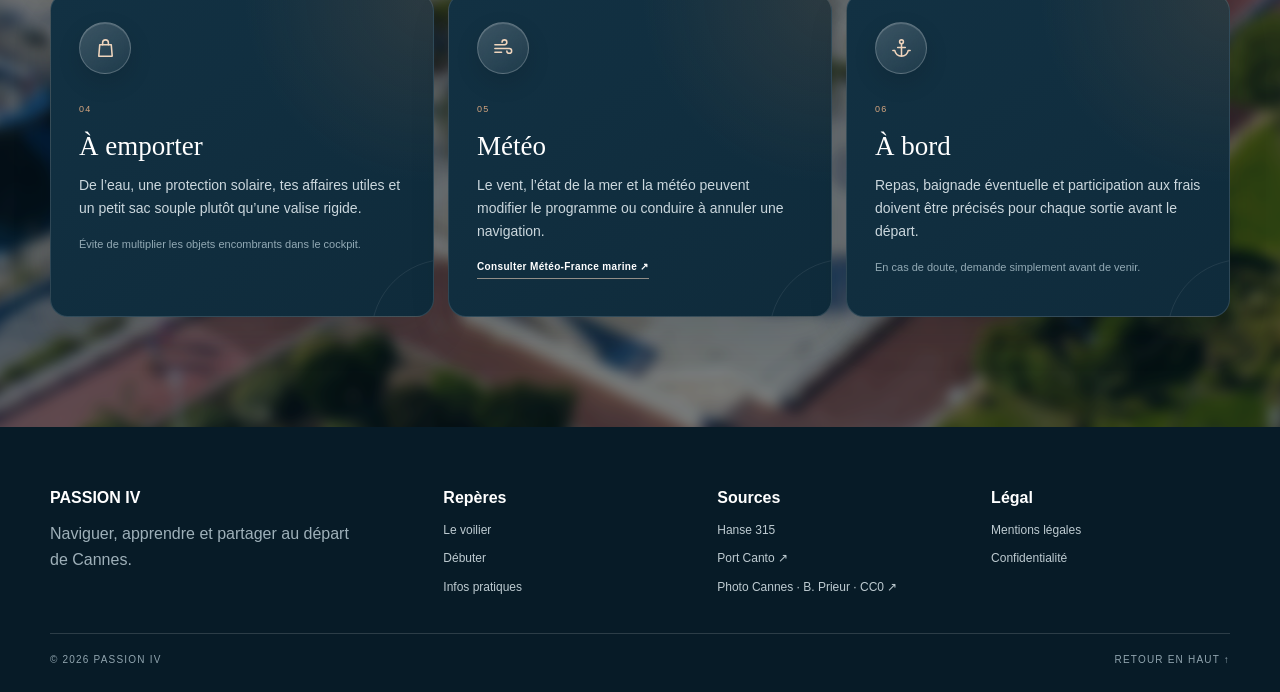
==== commit b73de9fd: "Fix V9: restaurer les deux portraits Chantal validés" ====
--- a/index.html
+++ b/index.html
@@ -134,7 +134,6 @@
         </div>
         <figure class="media-card portrait-ish reveal chantal-portrait-main">
           <picture>
-            <source srcset="assets/images/chantal-portrait-dark-480.webp 480w, assets/images/chantal-portrait-dark-960.webp 960w, assets/images/chantal-portrait-dark-1600.webp 1600w" sizes="(max-width:820px) 100vw, 40vw">
             <img src="assets/images/chantal-portrait-dark-1600.webp" width="1600" height="1200" alt="Chantal à la barre de PASSION IV" loading="lazy" decoding="async">
           </picture>
         </figure>
@@ -159,7 +158,7 @@
           </button>
 
           <button class="gallery-item" data-src="assets/images/chantal-portrait-blue-1600.webp" data-alt="Chantal à la barre de PASSION IV" data-caption="Chantal à la barre">
-            <img src="assets/images/chantal-portrait-blue-640.webp" srcset="assets/images/chantal-portrait-blue-640.webp 640w, assets/images/chantal-portrait-blue-1280.webp 1280w, assets/images/chantal-portrait-blue-1600.webp 1600w" sizes="(max-width:760px) 100vw, 32vw" width="1600" height="1200" alt="Chantal à la barre de PASSION IV" loading="lazy" decoding="async">
+            <img src="assets/images/chantal-portrait-blue-1600.webp" width="1600" height="1200" alt="Chantal à la barre de PASSION IV" loading="lazy" decoding="async">
           </button>
 
           <button class="gallery-item tall" data-src="assets/images/underwater-1440.webp" data-alt="Nom PASSION IV vu sous l'eau" data-caption="Sous la ligne de flottaison">
